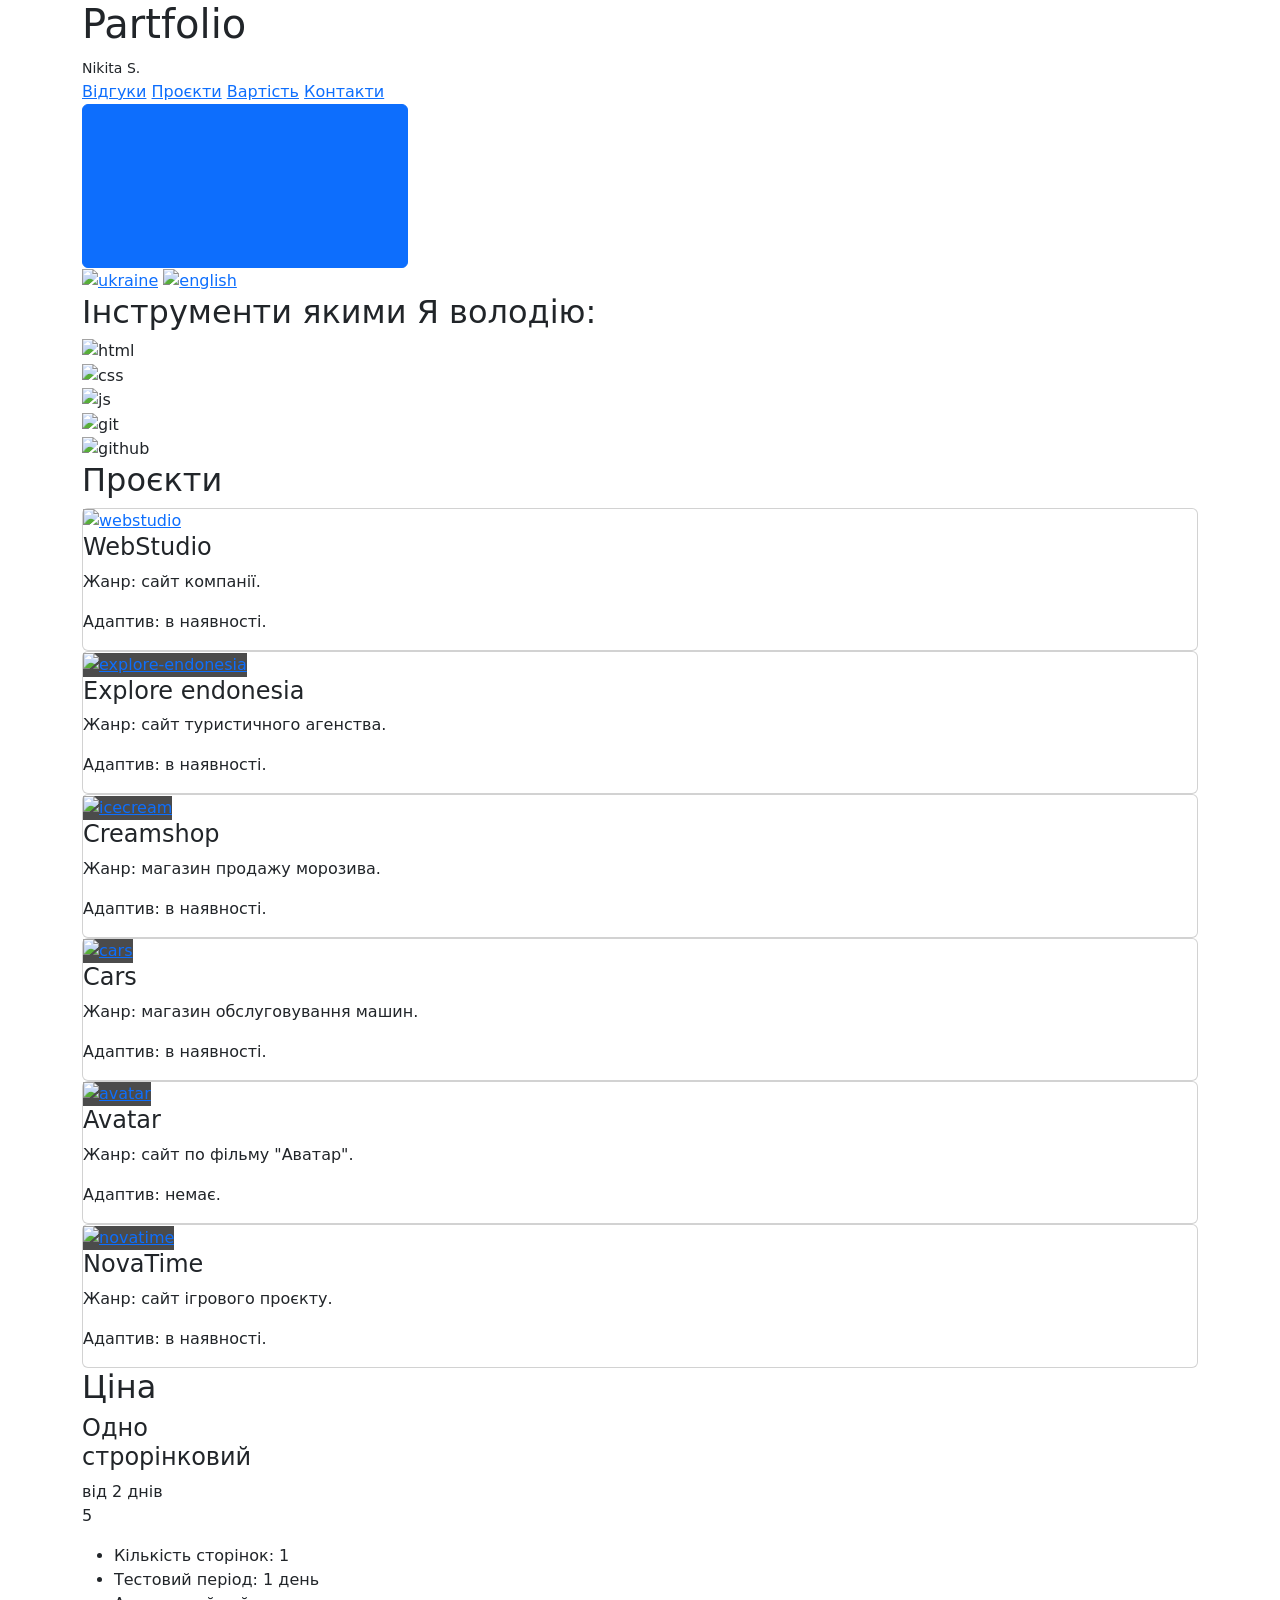
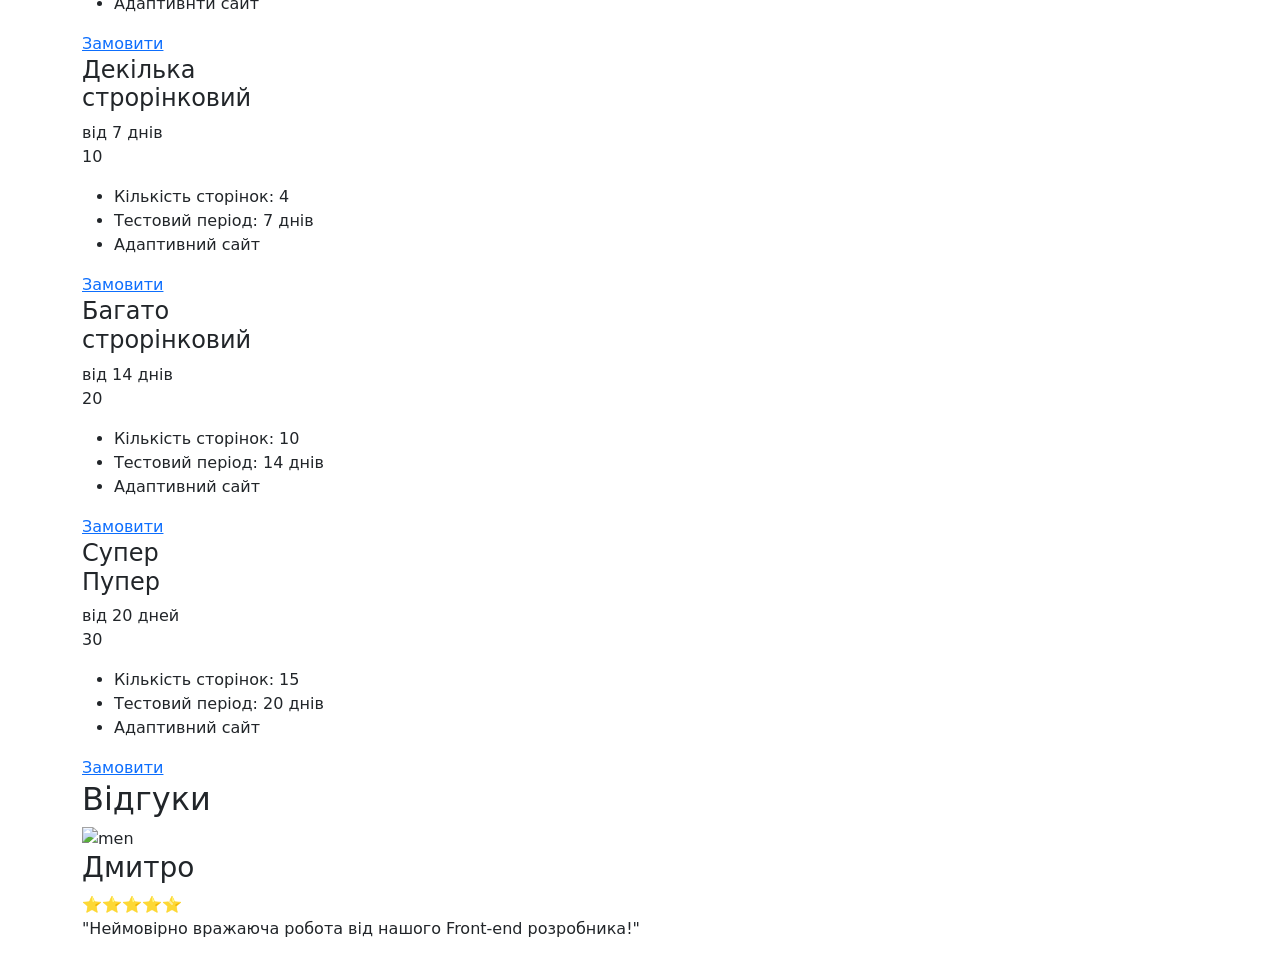
==== index.html @ eb212925 "Add files via upload" ====
<!DOCTYPE html>
<html lang="ua">
  <head>
    <meta charset="UTF-8" />
    <meta name="viewport" content="width=device-width, initial-scale=1.0" />
    <title>Nikita S.</title>
    <link rel="preconnect" href="https://fonts.googleapis.com" />
    <link rel="preconnect" href="https://fonts.gstatic.com" crossorigin />
    <link href="https://fonts.googleapis.com/css2?family=Poppins:wght@200&display=swap" rel="stylesheet"/>
    <link rel="preconnect" href="https://fonts.googleapis.com" />
    <link rel="preconnect" href="https://fonts.gstatic.com" crossorigin />
    <link href="https://fonts.googleapis.com/css2?family=Montserrat:wght@200&display=swap" rel="stylesheet" />
    <link rel="preconnect" href="https://fonts.googleapis.com" />
    <link rel="preconnect" href="https://fonts.gstatic.com" crossorigin />
    <link href="https://fonts.googleapis.com/css2?family=Nunito:wght@300&display=swap" rel="stylesheet" />
    <link rel="preconnect" href="https://fonts.googleapis.com">
    <link rel="preconnect" href="https://fonts.gstatic.com" crossorigin>
    <link href="https://fonts.googleapis.com/css2?family=Montserrat+Alternates:wght@200&display=swap" rel="stylesheet">
    <link rel="stylesheet" href="https://cdn.jsdelivr.net/npm/bootstrap@5.3.3/dist/css/bootstrap.min.css">
    <link rel="stylesheet" href="./icomoon/style.css">
    <link rel="stylesheet" href="./css/reset.css">
    <link rel="stylesheet" href="./css/styles.css" />
  </head>
  <body>
    <header>
      <div class="container header-content">
      <div class="name">
      <h1 class="name__title">Partfolio</h1>
      <small class="name__small">Nikita S.</small>
    </div>
      <nav class="nav-bar">
        <a href="#home" class="nav-bar__item">Відгуки</a>
        <a href="#projects" class="nav-bar__item">Проєкти</a>
        <a href="#menu-buy" class="nav-bar__item">Вартість</a>
        <a href="https://t.me/skylone_tt" target="_blank" class="nav-bar__item">Контакти</a>
      </nav>
      <button class="btn btn-primary" type="button" data-bs-toggle="offcanvas" data-bs-target="#offcanvasWithBothOptions" aria-controls="offcanvasWithBothOptions"><svg class="icon icon-menu"><use xlink:href="./icomoon/symbol-defs.svg#icon-menu"></use></svg></button>
      <div class="language-selector">
        <a href="./index.html" class="language-selector__item"><img src="img/ukr.png" alt="ukraine" width="40" /></a> 
        <a href="./english.html" class="language-selector__item"><img src="img/ang.png" alt="english" width="40" /></a>
    </div>
    </div>
    </header>
    <main>
      <section id="about-me">
        <div class="container about-content">
          <h2 class="about-content__title">Інструменти якими Я володію:</h2>
          <div class="about-content__skills">
            <div class="about-content__skills--item">
              <img src="img/html-logo.png" alt="html" class="about-content__skills--img">
            </div>
            <div class="about-content__skills--item">
              <img src="img/css-logo.png" alt="css" class="about-content__skills--img">
            </div>
            <div class="about-content__skills--item">
              <img src="img/js-icon.png" alt="js" class="about-content__skills--img">
            </div>
          
            <div class="about-content__skills--item">
              <img src="img/git-logo.png" alt="git" class="about-content__skills--img">
            </div>
            <div class="about-content__skills--item">
              <img src="img/github-logo.png" alt="github" class="about-content__skills--img" width="100">
            </div>
           
        </div>
      </section>
      <section id="projects">
        <div class="container projects-content">       
          <h2 class="projects-content__title-projects">Проєкти</h2>
          <div class="cards">
              <div class="card">
                <a href="https://nikitasapianyk.github.io/webstudio2.0/" target="_blank" class="card__link">
                <img src="img/webstudio.jpg" alt="webstudio" class="card__link--item">
              </a>
                <div class="card-content">
                  <h4 class="card-content__title">WebStudio</h4>
                  <p class="card-content__description">Жанр: сайт компанії.</p>
                  <p class="card-content__item">Адаптив: в наявності.</p>
                </div>
              </div>
              <div class="card">
                <a href="#" target="_blank" class="card__link">
                <img src="" alt="explore-endonesia" class="card__link--item"style="    background-color: #4b4b4b;">
              </a>
                <div class="card-content">
                  <h4 class="card-content__title">Explore endonesia</h4>
                  <p class="card-content__description">Жанр: сайт туристичного агенства.</p>
                  <p class="card-content__item">Адаптив: в наявності.</p>
                </div>
              </div>
              <div class="card">
                <a href="#" target="_blank" class="card__link">
                <img src="" alt="icecream" class="card__link--item"style="    background-color: #4b4b4b;">
              </a>
                <div class="card-content">
                  <h4 class="card-content__title">Creamshop</h4>
                  <p class="card-content__description">Жанр: магазин продажу морозива.</p>
                  <p class="card-content__item">Адаптив: в наявності.</p>
                </div>
              </div>
              <div class="card">
                <a href="#" target="_blank" class="card__link">
                <img src="" alt="cars" class="card__link--item"style="    background-color: #4b4b4b;">
              </a>
                <div class="card-content">
                  <h4 class="card-content__title">Cars</h4>
                  <p class="card-content__description">Жанр: магазин обслуговування машин.</p>
                  <p class="card-content__item">Адаптив: в наявності.</p>
                </div>
              </div>
              <div class="card">
                <a href="#" target="_blank" class="card__link">
                <img src="" alt="avatar" class="card__link--item" style="    background-color: #4b4b4b;">
              </a>
                <div class="card-content">
                  <h4 class="card-content__title">Avatar</h4>
                  <p class="card-content__description">Жанр: сайт по фільму "Аватар".</p>
                  <p class="card-content__item">Адаптив: немає.</p>
                </div>
              </div>
              <div class="card">
                <a href="#" target="_blank" class="card__link">
                <img src="" alt="novatime" class="card__link--item"style="    background-color: #4b4b4b;">
              </a>
                <div class="card-content">
                  <h4 class="card-content__title">NovaTime</h4>
                  <p class="card-content__description">Жанр: сайт ігрового проєкту.</p>
                  <p class="card-content__item">Адаптив: в наявності.</p>
                </div>
              </div>
            </div>
          </div>
      </section>
      <section id="menu-buy">
        <div class="container buyers-content">
          <h2 class="buyers-content__title">Ціна</h2>
          <div class="items">
          <div class="catalog">
            <h4 class="catalog__price" style="width: 185px;">Одно<br>строрінковий</h4>
            <span class="catalog__time">від 2  днів</span>
            <p class="catalog__item">5</p>
            <ul class="price-sheet">
              <li class="price-sheet__item">Кількість сторінок: 1</li>
              <li class="price-sheet__item">Тестовий період: 1 день</li>
              <li class="price-sheet__item">Адаптивнтй сайт</li>
            </ul>
            <a href="https://t.me/skylone_tt" class="catalog__buy" target="_blank">Замовити</a>
          </div>
          <div class="catalog">
            <h4 class="catalog__price"style="width: 185px;">Декілька <br> строрінковий</h4>
            <span class="catalog__time">від 7 днів</span>
            <p class="catalog__item">10</p>
            <ul class="price-sheet">
              <li class="price-sheet__item">Кількість сторінок: 4</li>
              <li class="price-sheet__item">Тестовий період: 7 днів</li>
              <li class="price-sheet__item">Адаптивний сайт</li>
            </ul>
            <a href="https://t.me/skylone_tt" class="catalog__buy" target="_blank">Замовити</a>
          </div>
          <div class="catalog">
            <h4 class="catalog__price"style="width: 185px;">Багато<br> строрінковий</h4>
            <span class="catalog__time">від 14 днів</span>
            <p class="catalog__item">20</p>
            <ul class="price-sheet">
              <li class="price-sheet__item">Кількість сторінок: 10</li>
              <li class="price-sheet__item">Тестовий період: 14 днів</li>
              <li class="price-sheet__item">Адаптивний сайт</li>
            </ul>
            <a href="https://t.me/skylone_tt" class="catalog__buy" target="_blank">Замовити</a>
          </div>
          <div class="catalog">
            <h4 class="catalog__price"style="width: 185px;">Супер<br>Пупер</h4>
            <span class="catalog__time">від 20 дней</span>
            <p class="catalog__item">30</p>
            <ul class="price-sheet">
              <li class="price-sheet__item">Кількість сторінок: 15</li>
              <li class="price-sheet__item">Тестовий період: 20 днів</li>
              <li class="price-sheet__item">Адаптивний сайт</li>
            </ul>
            <a href="https://t.me/skylone_tt" class="catalog__buy" target="_blank">Замовити</a>
          </div>
        </div>
        </div>
      </section>
      <section id="home">
        <div class="container our-partners">
          <h2 class="our-partners__title">Відгуки</h2>
            <div id="carouselExample" class="carousel slide">
              <div class="carousel-inner commentarys">
                <div class="carousel-item active">
                  <div class="commentary">
                    <img src="img/men-first.png" 
                    alt="men" 
                    height="200" class="commentary__img">
                    <h3 class="commentary__title">Дмитро</h3>
                    <span class="commentary__client">⭐⭐⭐⭐⭐</span>
                    <p class="commentary__item">"Неймовірно вражаюча робота
                      від нашого Front-end розробника!"</p>
                  </div>
                </div>
                <div class="carousel-item">
                  <div class="commentary">
                    <img src="img/men-second.png" 
                    alt="men 2" height="200" class="commentary__img">
                    <h3 class="commentary__title">Олександр</h3>
                    <span class="commentary__client">⭐⭐⭐⭐⭐</span>
                    <p class="commentary__item">"Надійний Front-end майстер!
                      Швидко, креативно, з урахуванням усіх побажань."</p>
                  </div>
                </div>
                <div class="carousel-item">
                  <div class="commentary">
                    <img src="img/women-three.png" 
                    alt="women" 
                    height="200" class="commentary__img">
                    <h3 class="commentary__title">Катерина</h3>
                    <span class="commentary__client">⭐⭐⭐⭐⭐</span>
                    <p class="commentary__item">"Стильні веб-сайти. Співпраця на найвищому рівні!"</p>
                  </div>
                </div>
              </div>
              <button class="carousel-control-prev" type="button" data-bs-target="#carouselExample" data-bs-slide="prev">
                <span class="carousel-control-prev-icon" aria-hidden="true"></span>
                <span class="visually-hidden">Previous</span>
              </button>
              <button class="carousel-control-next" type="button" data-bs-target="#carouselExample" data-bs-slide="next">
                <span class="carousel-control-next-icon" aria-hidden="true"></span>
                <span class="visually-hidden">Next</span>
              </button>
            </div>
        </div>
        </div>
      </section>
    </main>
    <footer id="contacts" style="display: none;">
      <div class="container footer-content">
        <h2>Контакти</h2>
        <p>Надішліть нам вашу пропозицію чи ідею і ми обов'язково вам відповімо.</p>
        <form class="form">
          <fieldset>
            <div class="inputs">
            <input type="text" name="name" placeholder="Имя" required>
            <input type="email" name="email" placeholder="E-mail" required>
          </div>
            <textarea name="information" cols="100" rows="5" placeholder="Дополнительная информация"></textarea>
            <button class="send" type="submit">Отправить</button>
          </fieldset>
        </form> 
      </div>
    </footer>
    <div class="offcanvas offcanvas-start" data-bs-scroll="true" tabindex="-1" id="offcanvasWithBothOptions" aria-labelledby="offcanvasWithBothOptionsLabel">
      <div class="offcanvas-header">
        <button type="button" class="btn-close" data-bs-dismiss="offcanvas" aria-label="Close"></button>
        <div class="name">
          <h1 class="name__title">Frotrest</h1>
          <small class="name__small">projects</small>
        </div>
        <nav class="nav-bar--burger">
          <a href="#home" class="nav-bar--burger__item">відгуки</a>
          <a href="#projects" class="nav-bar--burger__item">Проекти</a>
          <a href="#menu-buy" class="nav-bar--burger__item">Вартість</a>
          <a href="#contacts" class="nav-bar--burger__item">Контакти</a>
        </nav>
        <div class="language-selector--bar">
          <a href="./index.html" class="language-selector--bar__item"><img src="img/ukr.png" alt="ukraine" width="40" /></a>
          <a href="./english.html" class="language-selector--bar__item"><img src="img/ang.png" alt="english" width="40" /></a>
      </div>
      </div>
    </div>
    <script src="./main.js"></script>
    <script src="https://cdn.jsdelivr.net/npm/bootstrap@5.3.3/dist/js/bootstrap.bundle.min.js"></script>
  </body>
</html>
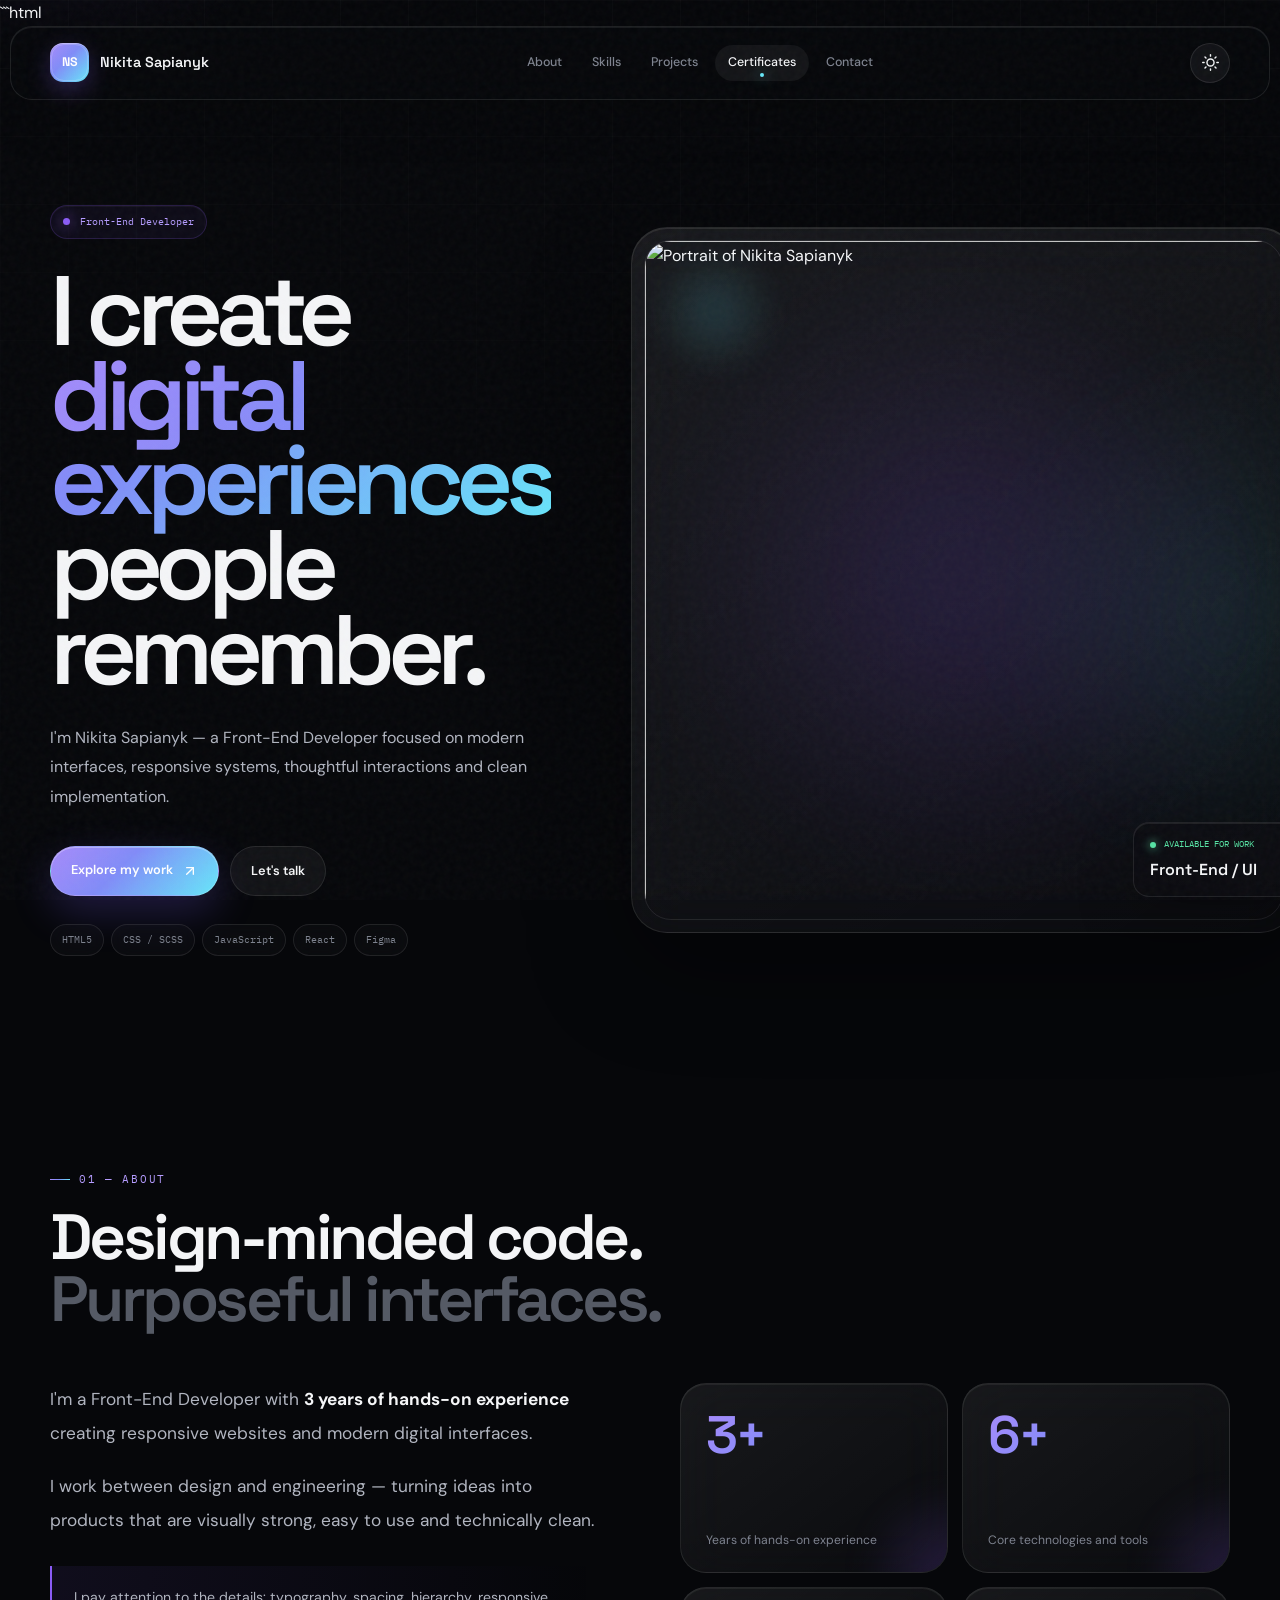
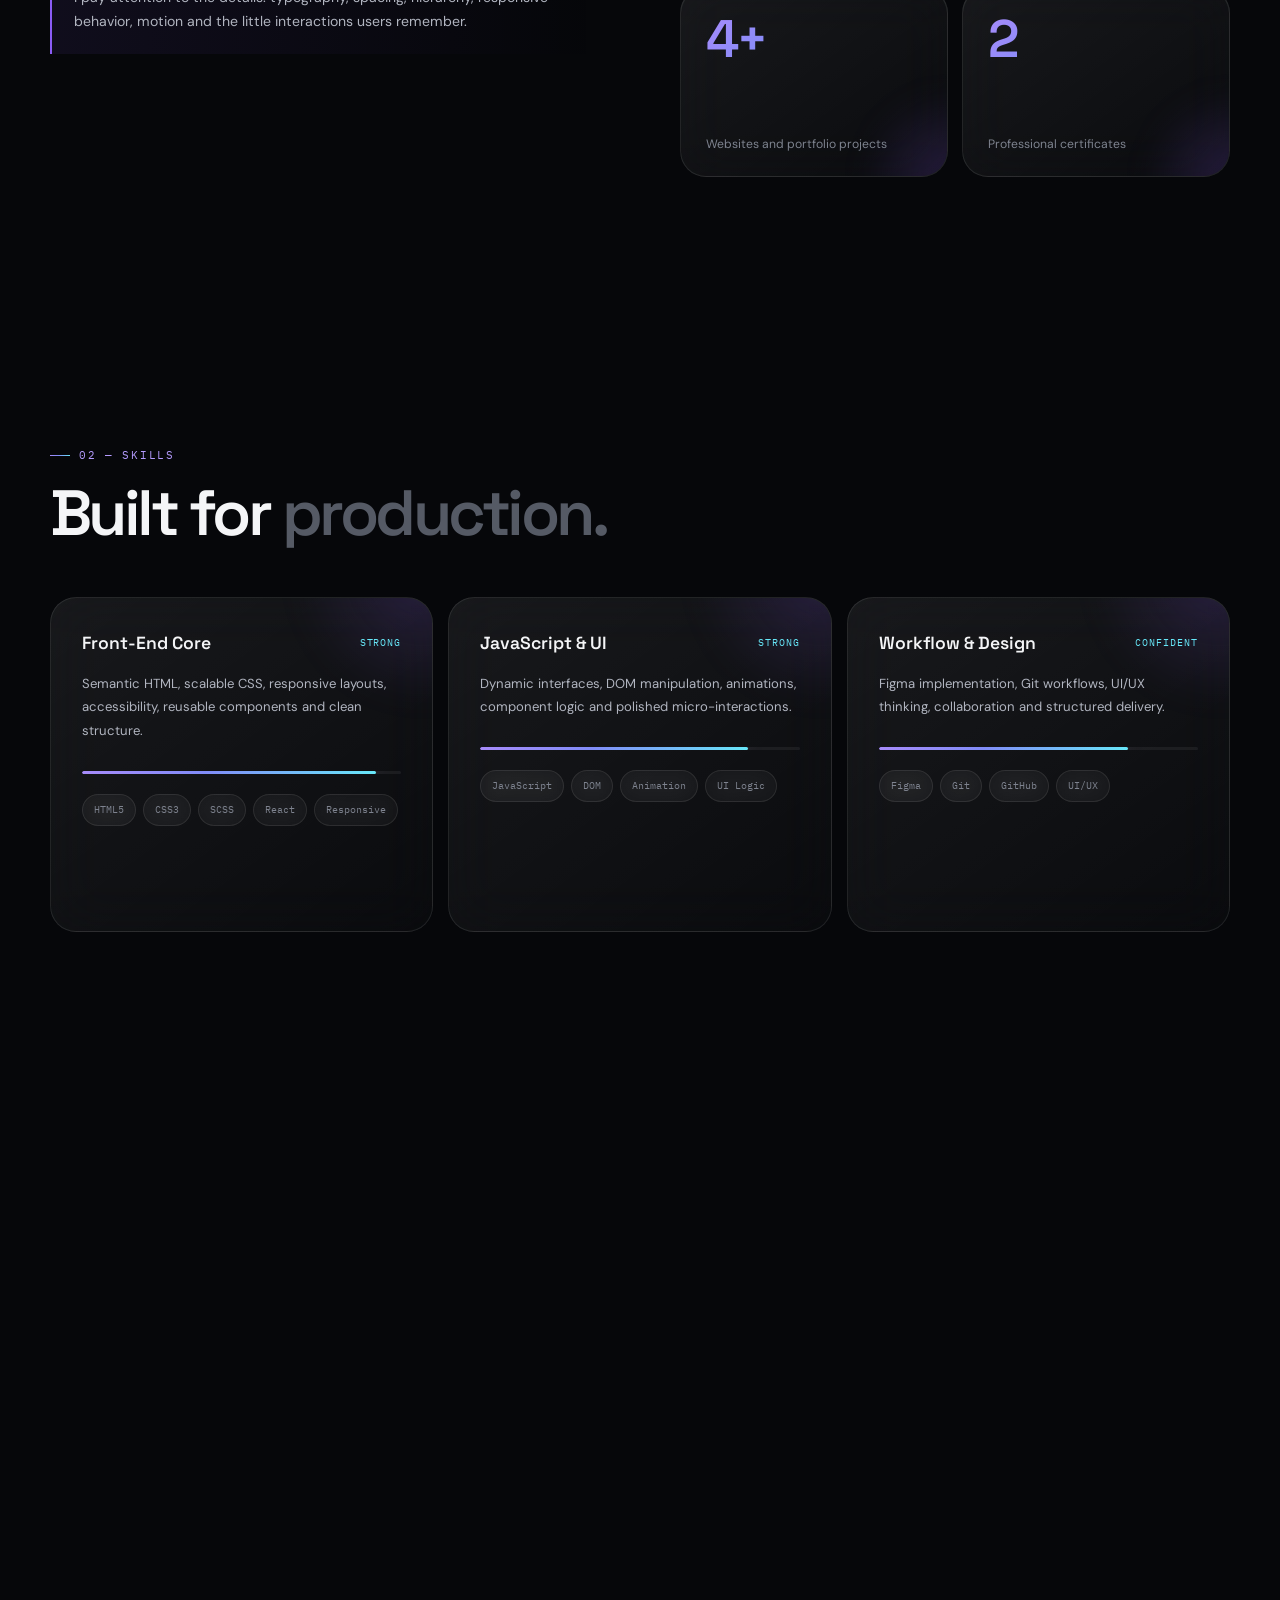
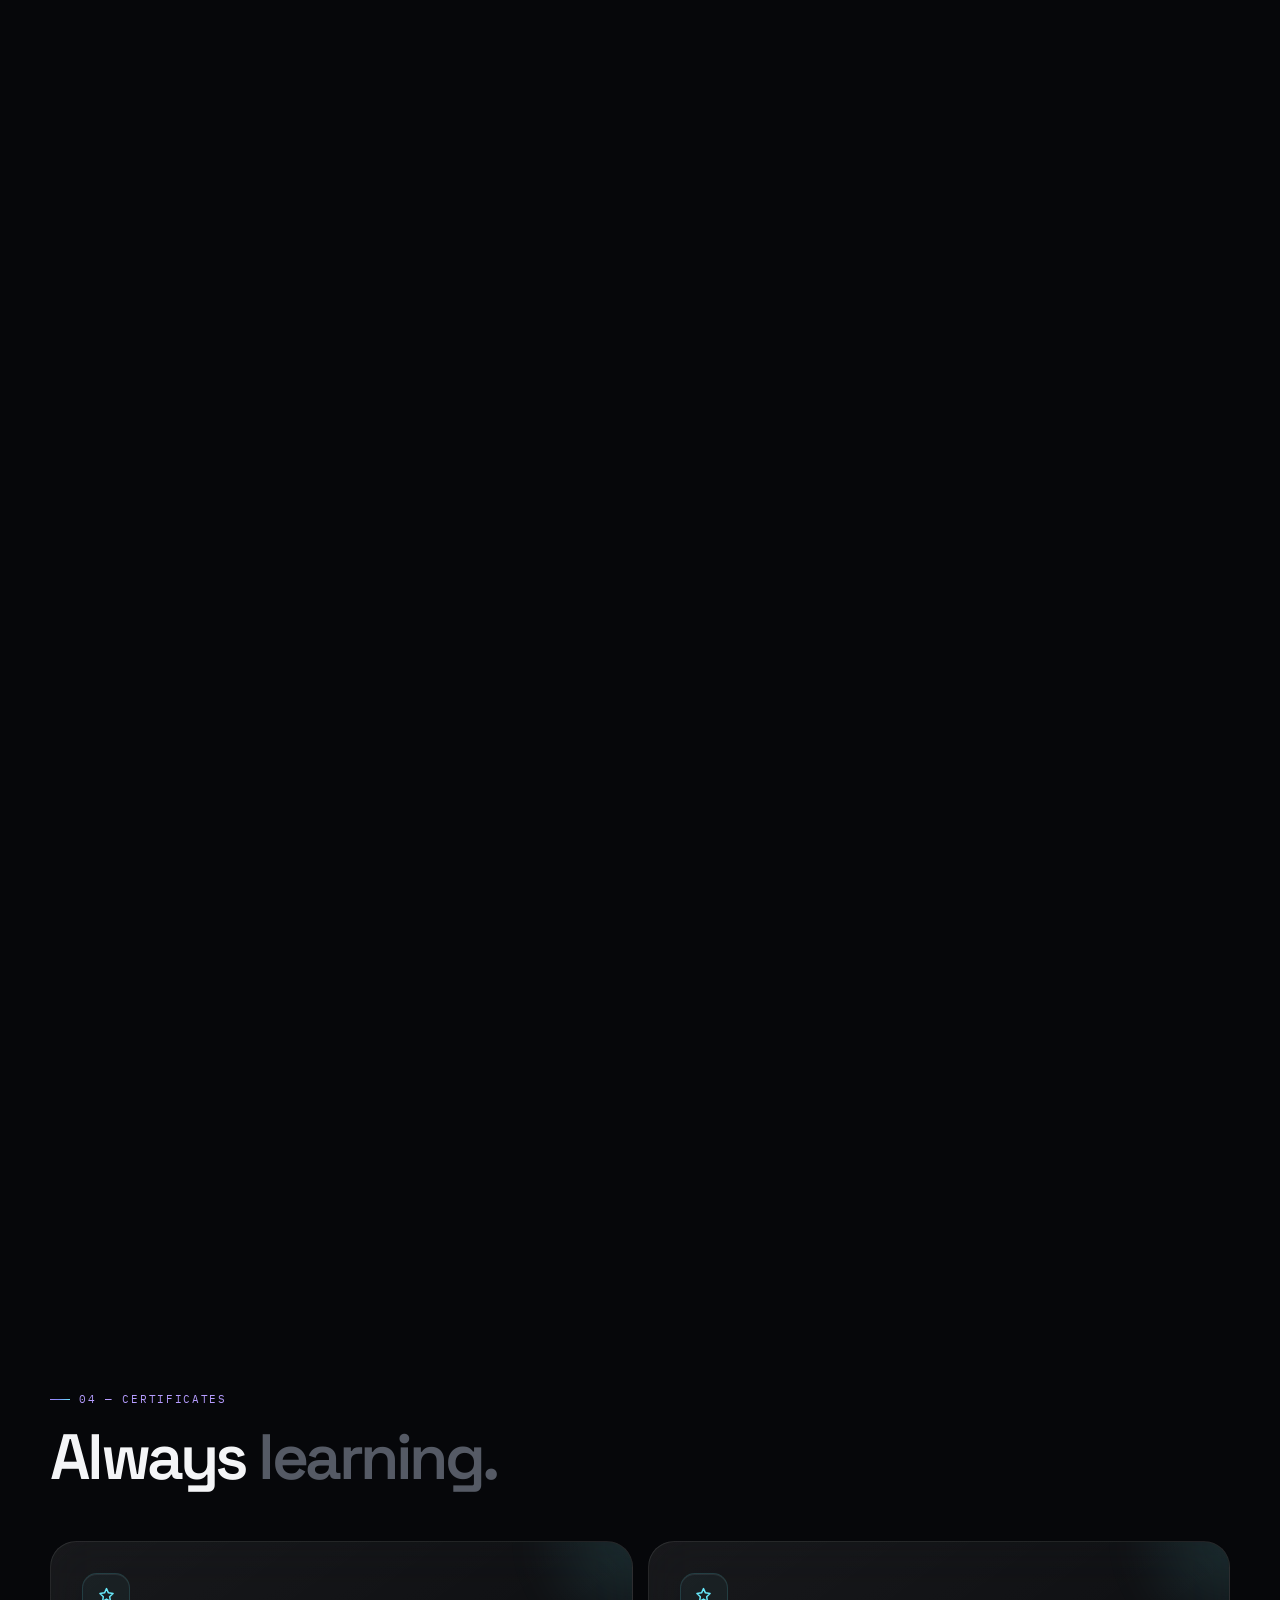
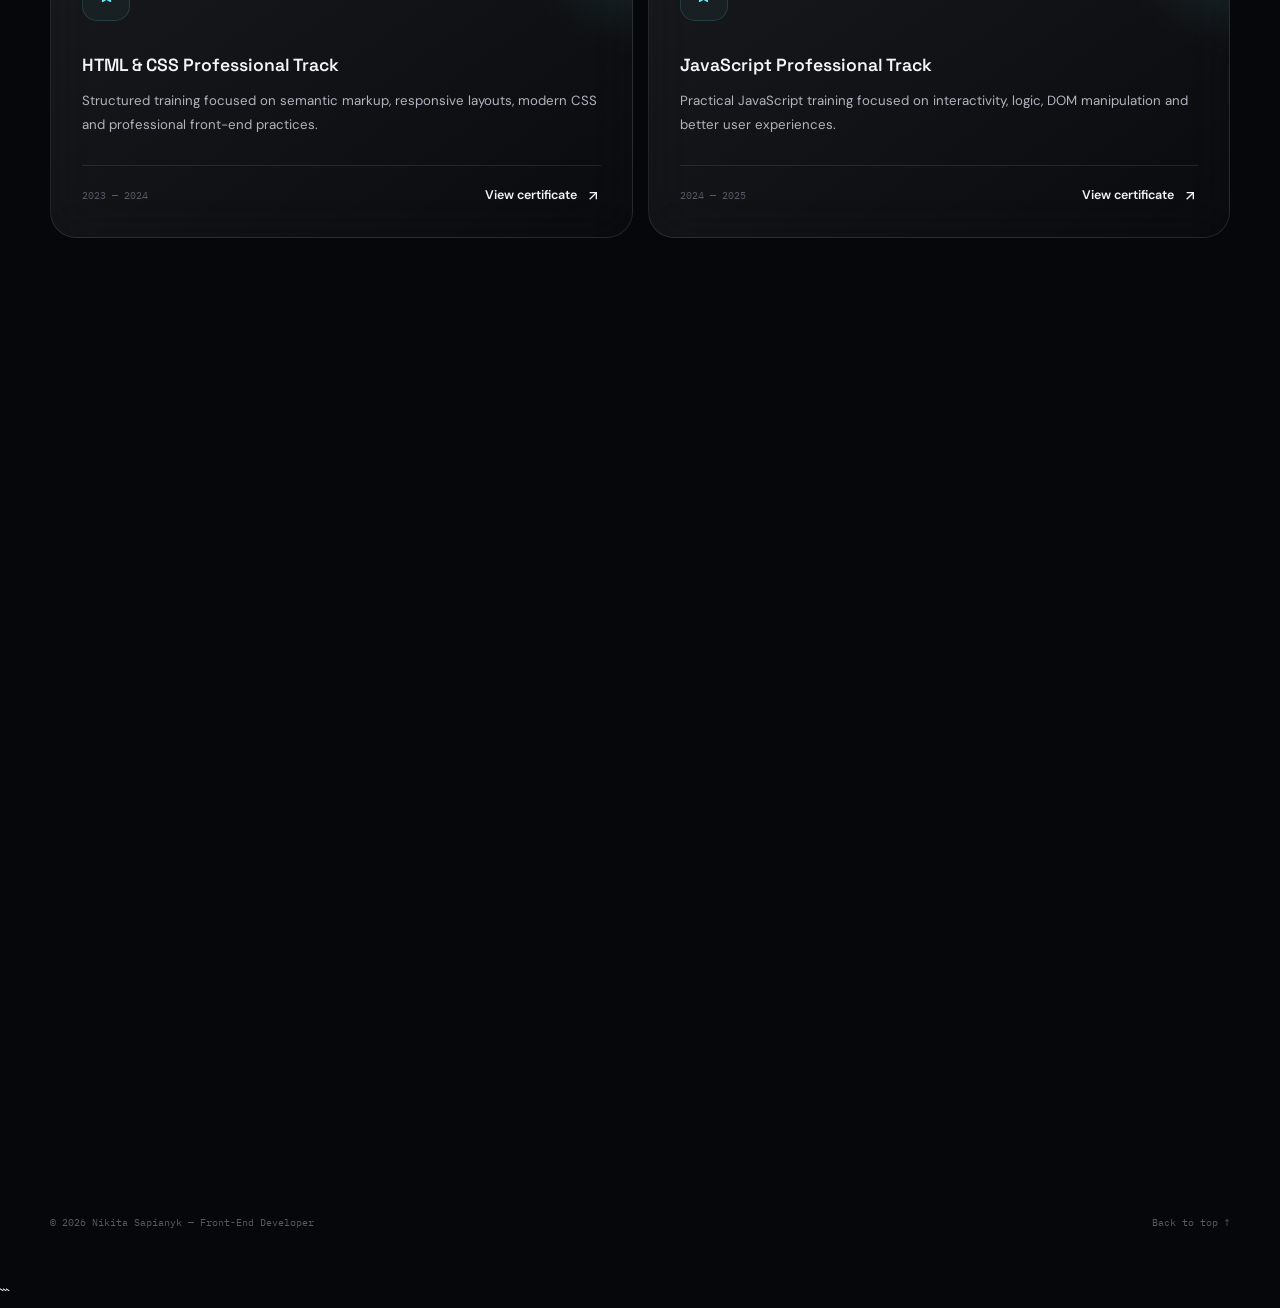
==== commit 449fa72f: "Update print statement from 'Hello' to 'Goodbye'" ====
--- a/index.html
+++ b/index.html
@@ -1,274 +1,4033 @@
+```html
 <!DOCTYPE html>
-<html lang="ua">
-  <head>
-    <meta charset="UTF-8" />
-    <meta name="viewport" content="width=device-width, initial-scale=1.0" />
-    <title>Nikita S.</title>
-    <link rel="preconnect" href="https://fonts.googleapis.com" />
-    <link rel="preconnect" href="https://fonts.gstatic.com" crossorigin />
-    <link href="https://fonts.googleapis.com/css2?family=Poppins:wght@200&display=swap" rel="stylesheet"/>
-    <link rel="preconnect" href="https://fonts.googleapis.com" />
-    <link rel="preconnect" href="https://fonts.gstatic.com" crossorigin />
-    <link href="https://fonts.googleapis.com/css2?family=Montserrat:wght@200&display=swap" rel="stylesheet" />
-    <link rel="preconnect" href="https://fonts.googleapis.com" />
-    <link rel="preconnect" href="https://fonts.gstatic.com" crossorigin />
-    <link href="https://fonts.googleapis.com/css2?family=Nunito:wght@300&display=swap" rel="stylesheet" />
-    <link rel="preconnect" href="https://fonts.googleapis.com">
-    <link rel="preconnect" href="https://fonts.gstatic.com" crossorigin>
-    <link href="https://fonts.googleapis.com/css2?family=Montserrat+Alternates:wght@200&display=swap" rel="stylesheet">
-    <link rel="stylesheet" href="https://cdn.jsdelivr.net/npm/bootstrap@5.3.3/dist/css/bootstrap.min.css">
-    <link rel="stylesheet" href="./icomoon/style.css">
-    <link rel="stylesheet" href="./css/reset.css">
-    <link rel="stylesheet" href="./css/styles.css" />
-  </head>
-  <body>
-    <header>
-      <div class="container header-content">
-      <div class="name">
-      <h1 class="name__title">Partfolio</h1>
-      <small class="name__small">Nikita S.</small>
+<html lang="en" data-theme="dark">
+<head>
+  <meta charset="UTF-8" />
+  <meta name="viewport" content="width=device-width, initial-scale=1.0" />
+
+  <meta
+    name="description"
+    content="Nikita Sapianyk — Front-End Developer creating modern, responsive and polished digital experiences."
+  />
+
+  <meta name="theme-color" content="#07080b" />
+
+  <title>Nikita Sapianyk — Front-End Developer</title>
+
+  <!-- Fonts -->
+  <link rel="preconnect" href="https://fonts.googleapis.com">
+  <link rel="preconnect" href="https://fonts.gstatic.com" crossorigin>
+
+  <link
+    href="https://fonts.googleapis.com/css2?family=DM+Sans:wght@400;500;600;700&family=Space+Grotesk:wght@400;500;600;700&family=IBM+Plex+Mono:wght@400;500&display=swap"
+    rel="stylesheet"
+  />
+
+  <style>
+    /* =========================================================
+       DESIGN TOKENS
+    ========================================================= */
+
+    :root {
+      --bg: #06070a;
+      --bg-soft: #0b0d12;
+
+      --glass: rgba(255, 255, 255, 0.052);
+      --glass-2: rgba(255, 255, 255, 0.075);
+      --glass-3: rgba(255, 255, 255, 0.10);
+
+      --border: rgba(255, 255, 255, 0.095);
+      --border-soft: rgba(255, 255, 255, 0.06);
+      --border-strong: rgba(255, 255, 255, 0.17);
+
+      --text: #f4f5f7;
+      --text-soft: #b1b5c0;
+      --text-muted: #7e838f;
+      --text-faint: #555a65;
+
+      --purple: #8b5cf6;
+      --purple-light: #b59cff;
+      --blue: #758cff;
+      --cyan: #67e8f9;
+      --green: #57e2a3;
+
+      --gradient:
+        linear-gradient(
+          135deg,
+          #a78bfa 0%,
+          #818cf8 42%,
+          #67e8f9 100%
+        );
+
+      --gradient-dark:
+        linear-gradient(
+          145deg,
+          rgba(255,255,255,.075),
+          rgba(255,255,255,.018)
+        );
+
+      --shadow:
+        0 35px 100px rgba(0,0,0,.38);
+
+      --shadow-small:
+        0 15px 50px rgba(0,0,0,.18);
+
+      --container: 1180px;
+      --header-height: 74px;
+
+      --radius-xl: 34px;
+      --radius-lg: 26px;
+      --radius-md: 20px;
+      --radius-sm: 14px;
+
+      --ease: cubic-bezier(.22, 1, .36, 1);
+    }
+
+    html[data-theme="light"] {
+      --bg: #eef0f5;
+      --bg-soft: #e7e9ef;
+
+      --glass: rgba(255,255,255,.48);
+      --glass-2: rgba(255,255,255,.63);
+      --glass-3: rgba(255,255,255,.78);
+
+      --border: rgba(15,18,25,.095);
+      --border-soft: rgba(15,18,25,.06);
+      --border-strong: rgba(15,18,25,.16);
+
+      --text: #111318;
+      --text-soft: #5d626c;
+      --text-muted: #7f848f;
+      --text-faint: #9da2ac;
+
+      --shadow:
+        0 30px 90px rgba(50,55,75,.13);
+
+      --shadow-small:
+        0 18px 50px rgba(50,55,75,.1);
+    }
+
+    /* =========================================================
+       RESET
+    ========================================================= */
+
+    *,
+    *::before,
+    *::after {
+      box-sizing: border-box;
+      margin: 0;
+      padding: 0;
+    }
+
+    html {
+      scroll-behavior: smooth;
+      scroll-padding-top: 110px;
+    }
+
+    body {
+      min-height: 100vh;
+      overflow-x: hidden;
+
+      font-family: "DM Sans", sans-serif;
+      color: var(--text);
+
+      background:
+        radial-gradient(
+          850px circle at 5% -5%,
+          rgba(139,92,246,.17),
+          transparent 42%
+        ),
+        radial-gradient(
+          700px circle at 98% 10%,
+          rgba(103,232,249,.085),
+          transparent 38%
+        ),
+        radial-gradient(
+          650px circle at 50% 105%,
+          rgba(117,140,255,.08),
+          transparent 40%
+        ),
+        var(--bg);
+
+      line-height: 1.6;
+      -webkit-font-smoothing: antialiased;
+
+      transition:
+        background .5s ease,
+        color .5s ease;
+    }
+
+    body::before {
+      content: "";
+
+      position: fixed;
+      inset: 0;
+
+      z-index: 9999;
+      pointer-events: none;
+
+      opacity: .035;
+
+      background-image:
+        url("data:image/svg+xml,%3Csvg viewBox='0 0 180 180' xmlns='http://www.w3.org/2000/svg'%3E%3Cfilter id='noise'%3E%3CfeTurbulence type='fractalNoise' baseFrequency='.85' numOctaves='4' stitchTiles='stitch'/%3E%3C/filter%3E%3Crect width='100%25' height='100%25' filter='url(%23noise)'/%3E%3C/svg%3E");
+    }
+
+    body::after {
+      content: "";
+
+      position: fixed;
+      inset: 0;
+
+      z-index: -1;
+      pointer-events: none;
+
+      background-image:
+        linear-gradient(
+          rgba(255,255,255,.018) 1px,
+          transparent 1px
+        ),
+        linear-gradient(
+          90deg,
+          rgba(255,255,255,.018) 1px,
+          transparent 1px
+        );
+
+      background-size: 68px 68px;
+
+      mask-image:
+        linear-gradient(
+          to bottom,
+          black,
+          transparent 85%
+        );
+    }
+
+    html[data-theme="light"] body::after {
+      background-image:
+        linear-gradient(
+          rgba(0,0,0,.018) 1px,
+          transparent 1px
+        ),
+        linear-gradient(
+          90deg,
+          rgba(0,0,0,.018) 1px,
+          transparent 1px
+        );
+    }
+
+    ::selection {
+      color: #050507;
+      background: var(--cyan);
+    }
+
+    a {
+      color: inherit;
+      text-decoration: none;
+    }
+
+    img {
+      display: block;
+      max-width: 100%;
+    }
+
+    button {
+      border: 0;
+      background: none;
+      color: inherit;
+      font: inherit;
+      cursor: pointer;
+    }
+
+    /* =========================================================
+       UTILITIES
+    ========================================================= */
+
+    .container {
+      width: min(calc(100% - 44px), var(--container));
+      margin-inline: auto;
+    }
+
+    .section {
+      padding: 135px 0;
+    }
+
+    .mono {
+      font-family: "IBM Plex Mono", monospace;
+    }
+
+    .gradient-text {
+      color: transparent;
+
+      background: var(--gradient);
+      background-clip: text;
+      -webkit-background-clip: text;
+      -webkit-text-fill-color: transparent;
+    }
+
+    .section-heading {
+      display: flex;
+      justify-content: space-between;
+      align-items: flex-end;
+
+      gap: 30px;
+      margin-bottom: 52px;
+    }
+
+    .section-label {
+      display: inline-flex;
+      align-items: center;
+      gap: 9px;
+
+      color: var(--purple-light);
+
+      font-family: "IBM Plex Mono", monospace;
+      font-size: .66rem;
+
+      letter-spacing: .16em;
+      text-transform: uppercase;
+    }
+
+    .section-label::before {
+      content: "";
+
+      width: 20px;
+      height: 1px;
+
+      background: var(--gradient);
+    }
+
+    .section-title {
+      max-width: 850px;
+
+      margin-top: 18px;
+
+      font-family: "Space Grotesk", sans-serif;
+
+      font-size: clamp(
+        2.4rem,
+        5vw,
+        4.2rem
+      );
+
+      line-height: .98;
+
+      font-weight: 600;
+
+      letter-spacing: -.055em;
+    }
+
+    .section-title span {
+      color: var(--text-faint);
+    }
+
+    /* =========================================================
+       HEADER
+    ========================================================= */
+
+    .site-header {
+      position: sticky;
+      top: 10px;
+      z-index: 1000;
+
+      height: var(--header-height);
+
+      margin: 0 10px;
+
+      border: 1px solid var(--border);
+      border-radius: 22px;
+
+      background:
+        rgba(7,8,11,.64);
+
+      backdrop-filter:
+        blur(28px)
+        saturate(150%);
+
+      -webkit-backdrop-filter:
+        blur(28px)
+        saturate(150%);
+
+      box-shadow:
+        var(--shadow-small),
+        inset 0 1px rgba(255,255,255,.07);
+    }
+
+    html[data-theme="light"] .site-header {
+      background: rgba(255,255,255,.55);
+    }
+
+    .site-nav {
+      height: 100%;
+
+      display: flex;
+      align-items: center;
+      justify-content: space-between;
+
+      gap: 20px;
+    }
+
+    .logo {
+      display: inline-flex;
+      align-items: center;
+      gap: 11px;
+
+      flex-shrink: 0;
+
+      font-family: "Space Grotesk", sans-serif;
+      font-size: .9rem;
+      font-weight: 600;
+    }
+
+    .logo__mark {
+      position: relative;
+
+      width: 39px;
+      height: 39px;
+
+      display: grid;
+      place-items: center;
+
+      border-radius: 13px;
+
+      color: white;
+
+      font-size: .78rem;
+      font-weight: 700;
+
+      background: var(--gradient);
+
+      box-shadow:
+        0 8px 25px rgba(139,92,246,.28),
+        inset 0 1px rgba(255,255,255,.4);
+
+      overflow: hidden;
+    }
+
+    .logo__mark::after {
+      content: "";
+
+      position: absolute;
+      inset: 1px;
+
+      border: 1px solid rgba(255,255,255,.18);
+      border-radius: inherit;
+    }
+
+    .nav-menu {
+      display: flex;
+      align-items: center;
+      gap: 4px;
+    }
+
+    .nav-menu a {
+      position: relative;
+
+      padding: 8px 13px;
+
+      border-radius: 999px;
+
+      color: var(--text-muted);
+
+      font-size: .78rem;
+      font-weight: 500;
+
+      transition:
+        color .3s ease,
+        background .3s ease;
+    }
+
+    .nav-menu a:hover,
+    .nav-menu a.is-active {
+      color: var(--text);
+      background: var(--glass);
+    }
+
+    .nav-menu a.is-active::after {
+      content: "";
+
+      position: absolute;
+
+      width: 4px;
+      height: 4px;
+
+      left: 50%;
+      bottom: 4px;
+
+      border-radius: 50%;
+
+      background: var(--cyan);
+
+      box-shadow:
+        0 0 14px var(--cyan);
+
+      transform: translateX(-50%);
+    }
+
+    .nav-tools {
+      display: flex;
+      gap: 7px;
+    }
+
+    .icon-btn {
+      display: grid;
+      place-items: center;
+
+      width: 40px;
+      height: 40px;
+
+      border: 1px solid var(--border);
+      border-radius: 50%;
+
+      background: var(--glass);
+
+      backdrop-filter: blur(18px);
+
+      transition:
+        transform .4s var(--ease),
+        background .3s ease,
+        border-color .3s ease;
+    }
+
+    .icon-btn:hover {
+      transform: translateY(-2px);
+
+      background: var(--glass-2);
+      border-color: var(--border-strong);
+    }
+
+    .icon-btn svg {
+      width: 17px;
+      height: 17px;
+    }
+
+    .menu-toggle {
+      display: none;
+    }
+
+    /* =========================================================
+       HERO
+    ========================================================= */
+
+    .hero {
+      padding: 105px 0 80px;
+    }
+
+    .hero__grid {
+      display: grid;
+
+      grid-template-columns:
+        1.08fr
+        .92fr;
+
+      align-items: center;
+
+      gap: 80px;
+    }
+
+    .hero__content {
+      position: relative;
+      z-index: 2;
+    }
+
+    .hero__eyebrow {
+      display: inline-flex;
+      align-items: center;
+      gap: 10px;
+
+      padding: 8px 12px;
+
+      border: 1px solid rgba(139,92,246,.2);
+      border-radius: 999px;
+
+      color: var(--purple-light);
+
+      font-family: "IBM Plex Mono", monospace;
+      font-size: .64rem;
+
+      background:
+        rgba(139,92,246,.055);
+
+      box-shadow:
+        inset 0 1px rgba(255,255,255,.04);
+    }
+
+    .hero__eyebrow::before {
+      content: "";
+
+      width: 7px;
+      height: 7px;
+
+      border-radius: 50%;
+
+      background: var(--purple);
+
+      box-shadow:
+        0 0 15px var(--purple);
+    }
+
+    .hero__title {
+      max-width: 840px;
+
+      margin-top: 30px;
+
+      font-family: "Space Grotesk", sans-serif;
+
+      font-size:
+        clamp(
+          3.6rem,
+          7.7vw,
+          7.5rem
+        );
+
+      line-height: .86;
+
+      font-weight: 600;
+
+      letter-spacing: -.075em;
+    }
+
+    .hero__title em {
+      font-style: normal;
+
+      color: transparent;
+
+      background: var(--gradient);
+      background-clip: text;
+      -webkit-background-clip: text;
+      -webkit-text-fill-color: transparent;
+    }
+
+    .hero__desc {
+      max-width: 610px;
+
+      margin-top: 30px;
+
+      color: var(--text-soft);
+
+      font-size: 1rem;
+      line-height: 1.85;
+    }
+
+    .hero__actions {
+      display: flex;
+      flex-wrap: wrap;
+
+      gap: 11px;
+
+      margin-top: 34px;
+    }
+
+    .btn {
+      display: inline-flex;
+      align-items: center;
+      justify-content: center;
+      gap: 9px;
+
+      min-height: 50px;
+
+      padding: 0 20px;
+
+      border-radius: 999px;
+
+      font-size: .8rem;
+      font-weight: 600;
+
+      transition:
+        transform .45s var(--ease),
+        box-shadow .4s ease,
+        border-color .3s ease,
+        background .3s ease;
+    }
+
+    .btn:hover {
+      transform: translateY(-3px);
+    }
+
+    .btn svg {
+      width: 16px;
+      height: 16px;
+    }
+
+    .btn--primary {
+      position: relative;
+
+      color: white;
+
+      border: 1px solid rgba(255,255,255,.17);
+
+      background: var(--gradient);
+
+      box-shadow:
+        0 15px 40px rgba(118,92,246,.24),
+        inset 0 1px rgba(255,255,255,.3);
+
+      overflow: hidden;
+    }
+
+    .btn--primary::after {
+      content: "";
+
+      position: absolute;
+      inset: 0;
+
+      background:
+        linear-gradient(
+          110deg,
+          transparent 25%,
+          rgba(255,255,255,.35),
+          transparent 75%
+        );
+
+      transform: translateX(-120%);
+
+      transition:
+        transform .75s var(--ease);
+    }
+
+    .btn--primary:hover::after {
+      transform: translateX(120%);
+    }
+
+    .btn--ghost {
+      border: 1px solid var(--border);
+
+      background:
+        var(--glass);
+
+      backdrop-filter:
+        blur(20px);
+    }
+
+    .btn--ghost:hover {
+      border-color: var(--border-strong);
+
+      background:
+        var(--glass-2);
+    }
+
+    .hero__tags {
+      display: flex;
+      flex-wrap: wrap;
+
+      gap: 7px;
+
+      margin-top: 28px;
+    }
+
+    .tag {
+      padding: 7px 11px;
+
+      border: 1px solid var(--border);
+      border-radius: 999px;
+
+      color: var(--text-muted);
+
+      font-family: "IBM Plex Mono", monospace;
+      font-size: .63rem;
+
+      background:
+        rgba(255,255,255,.023);
+
+      backdrop-filter:
+        blur(12px);
+
+      transition:
+        transform .3s ease,
+        color .3s ease,
+        border-color .3s ease;
+    }
+
+    .tag:hover {
+      color: var(--text);
+
+      border-color:
+        var(--border-strong);
+
+      transform: translateY(-2px);
+    }
+
+    /* =========================================================
+       HERO IMAGE
+    ========================================================= */
+
+    .hero__visual {
+      position: relative;
+
+      padding: 12px;
+
+      border: 1px solid var(--border);
+      border-radius: 36px;
+
+      background: var(--gradient-dark);
+
+      backdrop-filter:
+        blur(30px)
+        saturate(130%);
+
+      box-shadow:
+        var(--shadow),
+        inset 0 1px rgba(255,255,255,.09);
+
+      transform: rotate(1.8deg);
+
+      transition:
+        transform .7s var(--ease);
+    }
+
+    .hero__visual:hover {
+      transform:
+        rotate(0deg)
+        translateY(-8px);
+    }
+
+    .hero__visual::before {
+      content: "";
+
+      position: absolute;
+
+      inset: -18%;
+
+      z-index: -1;
+
+      background:
+        radial-gradient(
+          circle,
+          rgba(139,92,246,.28),
+          transparent 48%
+        );
+
+      filter: blur(50px);
+
+      opacity: .65;
+    }
+
+    .hero__visual::after {
+      content: "";
+
+      position: absolute;
+
+      top: 18px;
+      left: 18px;
+
+      width: 130px;
+      height: 130px;
+
+      border-radius: 50%;
+
+      background:
+        radial-gradient(
+          circle,
+          rgba(103,232,249,.17),
+          transparent 70%
+        );
+
+      filter: blur(14px);
+    }
+
+    .hero__photo {
+      width: 100%;
+
+      aspect-ratio: .94;
+
+      object-fit: cover;
+
+      border-radius: 27px;
+
+      border: 1px solid rgba(255,255,255,.09);
+
+      filter:
+        saturate(.86)
+        contrast(1.04);
+
+      transition:
+        transform .9s var(--ease),
+        filter .5s ease;
+    }
+
+    .hero__visual:hover .hero__photo {
+      transform: scale(1.025);
+
+      filter:
+        saturate(1)
+        contrast(1.05);
+    }
+
+    .photo-floating-card {
+      position: absolute;
+
+      right: -18px;
+      bottom: 35px;
+
+      z-index: 5;
+
+      min-width: 180px;
+
+      padding: 14px 16px;
+
+      border: 1px solid var(--border);
+      border-radius: 16px;
+
+      background:
+        rgba(10,11,15,.62);
+
+      backdrop-filter:
+        blur(24px);
+
+      box-shadow:
+        0 20px 55px rgba(0,0,0,.25),
+        inset 0 1px rgba(255,255,255,.08);
+
+      animation:
+        floating 4s ease-in-out infinite;
+    }
+
+    html[data-theme="light"] .photo-floating-card {
+      background:
+        rgba(255,255,255,.72);
+    }
+
+    .photo-floating-top {
+      display: flex;
+      align-items: center;
+      gap: 8px;
+
+      color: var(--green);
+
+      font-family: "IBM Plex Mono", monospace;
+      font-size: .57rem;
+
+      text-transform: uppercase;
+    }
+
+    .photo-floating-top::before {
+      content: "";
+
+      width: 6px;
+      height: 6px;
+
+      border-radius: 50%;
+
+      background: var(--green);
+
+      box-shadow:
+        0 0 10px var(--green);
+    }
+
+    .photo-floating-value {
+      margin-top: 5px;
+
+      font-family: "Space Grotesk", sans-serif;
+
+      font-size: 1rem;
+      font-weight: 600;
+    }
+
+    @keyframes floating {
+      0%, 100% {
+        transform: translateY(0);
+      }
+
+      50% {
+        transform: translateY(-9px);
+      }
+    }
+
+    /* =========================================================
+       ABOUT
+    ========================================================= */
+
+    .about-grid {
+      display: grid;
+
+      grid-template-columns:
+        1fr
+        1fr;
+
+      gap: 80px;
+
+      align-items: start;
+    }
+
+    .about-text {
+      color: var(--text-soft);
+
+      font-size: 1.08rem;
+      line-height: 1.95;
+    }
+
+    .about-text strong {
+      color: var(--text);
+    }
+
+    .about-note {
+      margin-top: 28px;
+
+      padding: 20px 22px;
+
+      border-left:
+        2px solid var(--purple);
+
+      color: var(--text-soft);
+
+      font-size: .88rem;
+
+      line-height: 1.7;
+
+      background:
+        linear-gradient(
+          90deg,
+          rgba(139,92,246,.08),
+          transparent
+        );
+    }
+
+    .stats-grid {
+      display: grid;
+
+      grid-template-columns:
+        repeat(2, 1fr);
+
+      gap: 14px;
+    }
+
+    .stat-card {
+      position: relative;
+
+      min-height: 190px;
+
+      padding: 25px;
+
+      border-radius: var(--radius-lg);
+
+      border: 1px solid var(--border);
+
+      background: var(--gradient-dark);
+
+      backdrop-filter:
+        blur(26px);
+
+      overflow: hidden;
+
+      box-shadow:
+        inset 0 1px rgba(255,255,255,.06);
+
+      transition:
+        transform .5s var(--ease),
+        border-color .35s ease,
+        background .35s ease;
+    }
+
+    .stat-card::before {
+      content: "";
+
+      position: absolute;
+
+      width: 180px;
+      height: 180px;
+
+      right: -90px;
+      bottom: -90px;
+
+      border-radius: 50%;
+
+      background:
+        radial-gradient(
+          circle,
+          rgba(139,92,246,.2),
+          transparent 68%
+        );
+
+      filter: blur(15px);
+    }
+
+    .stat-card:hover {
+      transform: translateY(-7px);
+
+      border-color:
+        rgba(139,92,246,.27);
+
+      background:
+        linear-gradient(
+          145deg,
+          rgba(255,255,255,.09),
+          rgba(255,255,255,.025)
+        );
+    }
+
+    .stat-card__num {
+      position: relative;
+      z-index: 2;
+
+      font-family: "Space Grotesk", sans-serif;
+
+      font-size: 3.3rem;
+
+      line-height: 1;
+
+      font-weight: 600;
+
+      letter-spacing: -.065em;
+
+      background: var(--gradient);
+
+      color: transparent;
+
+      background-clip: text;
+      -webkit-background-clip: text;
+
+      -webkit-text-fill-color: transparent;
+    }
+
+    .stat-card__label {
+      position: absolute;
+
+      left: 25px;
+      right: 25px;
+      bottom: 23px;
+
+      color: var(--text-muted);
+
+      font-size: .76rem;
+
+      line-height: 1.5;
+    }
+
+    /* =========================================================
+       SKILLS
+    ========================================================= */
+
+    .skills-grid {
+      display: grid;
+
+      grid-template-columns:
+        repeat(3, 1fr);
+
+      gap: 15px;
+    }
+
+    .skill-item {
+      position: relative;
+
+      min-height: 335px;
+
+      padding: 31px;
+
+      border-radius: var(--radius-lg);
+
+      border: 1px solid var(--border);
+
+      background: var(--gradient-dark);
+
+      backdrop-filter:
+        blur(28px);
+
+      overflow: hidden;
+
+      transition:
+        transform .55s var(--ease),
+        border-color .35s ease,
+        background .35s ease;
+    }
+
+    .skill-item::before {
+      content: "";
+
+      position: absolute;
+
+      width: 260px;
+      height: 260px;
+
+      top: -150px;
+      right: -120px;
+
+      border-radius: 50%;
+
+      background:
+        radial-gradient(
+          circle,
+          rgba(139,92,246,.18),
+          transparent 70%
+        );
+
+      filter: blur(15px);
+    }
+
+    .skill-item:hover {
+      transform: translateY(-8px);
+
+      border-color:
+        rgba(139,92,246,.3);
+
+      background:
+        linear-gradient(
+          145deg,
+          rgba(255,255,255,.09),
+          rgba(255,255,255,.022)
+        );
+    }
+
+    .skill-item__head {
+      position: relative;
+      z-index: 2;
+
+      display: flex;
+      justify-content: space-between;
+      align-items: center;
+
+      gap: 15px;
+    }
+
+    .skill-item__head h3 {
+      font-family: "Space Grotesk", sans-serif;
+
+      font-size: 1.1rem;
+      font-weight: 600;
+    }
+
+    .skill-item__level {
+      color: var(--cyan);
+
+      font-family: "IBM Plex Mono", monospace;
+
+      font-size: .6rem;
+
+      letter-spacing: .1em;
+
+      text-transform: uppercase;
+    }
+
+    .skill-item__desc {
+      position: relative;
+      z-index: 2;
+
+      margin-top: 15px;
+
+      color: var(--text-soft);
+
+      font-size: .82rem;
+
+      line-height: 1.8;
+    }
+
+    .skill-item__bar {
+      position: relative;
+      z-index: 2;
+
+      height: 3px;
+
+      margin-top: 28px;
+
+      border-radius: 999px;
+
+      background:
+        rgba(255,255,255,.06);
+
+      overflow: hidden;
+    }
+
+    .skill-item__bar span {
+      display: block;
+
+      width: var(--pct);
+      height: 100%;
+
+      border-radius: inherit;
+
+      background: var(--gradient);
+
+      box-shadow:
+        0 0 18px rgba(139,92,246,.4);
+
+      transform-origin: left;
+
+      animation:
+        skillGrow 1.3s var(--ease) both;
+    }
+
+    @keyframes skillGrow {
+      from {
+        transform: scaleX(0);
+      }
+
+      to {
+        transform: scaleX(1);
+      }
+    }
+
+    .skill-item__tags {
+      position: relative;
+      z-index: 2;
+
+      display: flex;
+      flex-wrap: wrap;
+
+      gap: 7px;
+
+      margin-top: 20px;
+    }
+
+    /* =========================================================
+       PROJECTS
+    ========================================================= */
+
+    .projects-grid {
+      display: grid;
+
+      grid-template-columns:
+        repeat(2, 1fr);
+
+      gap: 15px;
+    }
+
+    .project {
+      position: relative;
+
+      display: flex;
+      flex-direction: column;
+
+      min-height: 420px;
+
+      padding: 30px;
+
+      border-radius: var(--radius-xl);
+
+      border: 1px solid var(--border);
+
+      background: var(--gradient-dark);
+
+      backdrop-filter:
+        blur(30px);
+
+      overflow: hidden;
+
+      box-shadow:
+        inset 0 1px rgba(255,255,255,.06);
+
+      transition:
+        transform .55s var(--ease),
+        border-color .4s ease,
+        box-shadow .5s ease;
+    }
+
+    .project::before {
+      content: "";
+
+      position: absolute;
+
+      width: 340px;
+      height: 340px;
+
+      top: -170px;
+      right: -170px;
+
+      border-radius: 50%;
+
+      background:
+        radial-gradient(
+          circle,
+          rgba(139,92,246,.19),
+          transparent 68%
+        );
+
+      filter: blur(20px);
+
+      opacity: 0;
+
+      transition:
+        opacity .5s ease;
+    }
+
+    .project:hover {
+      transform: translateY(-8px);
+
+      border-color:
+        rgba(139,92,246,.3);
+
+      box-shadow:
+        var(--shadow),
+        inset 0 1px rgba(255,255,255,.08);
+    }
+
+    .project:hover::before {
+      opacity: 1;
+    }
+
+    .project--featured {
+      grid-column: 1 / -1;
+
+      min-height: 500px;
+
+      display: grid;
+
+      grid-template-columns:
+        1fr
+        .56fr;
+
+      gap: 45px;
+
+      background:
+        radial-gradient(
+          circle at 87% 10%,
+          rgba(103,232,249,.10),
+          transparent 27%
+        ),
+        radial-gradient(
+          circle at 12% 90%,
+          rgba(139,92,246,.13),
+          transparent 34%
+        ),
+        var(--gradient-dark);
+    }
+
+    .project__content {
+      position: relative;
+      z-index: 2;
+
+      display: flex;
+      flex-direction: column;
+    }
+
+    .project__top {
+      display: flex;
+
+      justify-content: space-between;
+      align-items: center;
+
+      gap: 15px;
+    }
+
+    .project__num {
+      color: var(--text-faint);
+
+      font-family: "IBM Plex Mono", monospace;
+
+      font-size: .62rem;
+
+      letter-spacing: .12em;
+    }
+
+    .project__type {
+      padding: 7px 10px;
+
+      border: 1px solid rgba(139,92,246,.2);
+
+      border-radius: 999px;
+
+      color: var(--purple-light);
+
+      font-family: "IBM Plex Mono", monospace;
+
+      font-size: .58rem;
+
+      letter-spacing: .09em;
+
+      background:
+        rgba(139,92,246,.055);
+    }
+
+    .project__title {
+      margin-top: 70px;
+
+      font-family: "Space Grotesk", sans-serif;
+
+      font-size:
+        clamp(
+          2.1rem,
+          4.2vw,
+          4.5rem
+        );
+
+      line-height: .95;
+
+      letter-spacing: -.06em;
+
+      font-weight: 600;
+    }
+
+    .project:not(.project--featured)
+    .project__title {
+      margin-top: 62px;
+
+      font-size:
+        clamp(
+          2rem,
+          3vw,
+          2.7rem
+        );
+    }
+
+    .project__desc {
+      max-width: 590px;
+
+      margin-top: 18px;
+
+      color: var(--text-soft);
+
+      font-size: .84rem;
+
+      line-height: 1.8;
+    }
+
+    .project__tags {
+      display: flex;
+      flex-wrap: wrap;
+
+      gap: 7px;
+
+      margin-top: 21px;
+    }
+
+    .project__tag {
+      padding: 6px 9px;
+
+      border: 1px solid var(--border);
+
+      border-radius: 8px;
+
+      color: var(--text-muted);
+
+      font-family: "IBM Plex Mono", monospace;
+
+      font-size: .59rem;
+
+      background:
+        rgba(255,255,255,.022);
+    }
+
+    .project__footer {
+      display: flex;
+
+      align-items: center;
+      justify-content: space-between;
+
+      gap: 15px;
+
+      margin-top: auto;
+      padding-top: 30px;
+    }
+
+    .project__link {
+      display: inline-flex;
+
+      align-items: center;
+
+      gap: 8px;
+
+      color: var(--text);
+
+      font-size: .78rem;
+
+      font-weight: 600;
+
+      transition:
+        gap .35s var(--ease),
+        color .3s ease;
+    }
+
+    .project__link:hover {
+      gap: 13px;
+      color: var(--cyan);
+    }
+
+    .project__link svg {
+      width: 16px;
+      height: 16px;
+    }
+
+    /* Featured visual */
+
+    .project__visual {
+      display: grid;
+      place-items: center;
+
+      position: relative;
+    }
+
+    .orbit {
+      position: relative;
+
+      width: min(310px, 90%);
+
+      aspect-ratio: 1;
+
+      border:
+        1px solid rgba(255,255,255,.08);
+
+      border-radius: 50%;
+
+      background:
+        radial-gradient(
+          circle,
+          rgba(139,92,246,.12),
+          transparent 55%
+        );
+    }
+
+    .orbit::before,
+    .orbit::after {
+      content: "";
+
+      position: absolute;
+
+      border:
+        1px solid rgba(255,255,255,.055);
+
+      border-radius: 50%;
+    }
+
+    .orbit::before {
+      inset: 14%;
+    }
+
+    .orbit::after {
+      inset: 28%;
+    }
+
+    .orbit-center {
+      position: absolute;
+
+      top: 50%;
+      left: 50%;
+
+      width: 92px;
+      height: 92px;
+
+      display: grid;
+      place-items: center;
+
+      border:
+        1px solid rgba(255,255,255,.11);
+
+      border-radius: 50%;
+
+      color: var(--text);
+
+      font-family: "IBM Plex Mono", monospace;
+
+      font-size: .59rem;
+
+      text-align: center;
+
+      background:
+        rgba(255,255,255,.045);
+
+      backdrop-filter: blur(20px);
+
+      transform:
+        translate(-50%, -50%);
+    }
+
+    .orbit-dot {
+      position: absolute;
+
+      top: 50%;
+      left: 50%;
+
+      width: 11px;
+      height: 11px;
+
+      border-radius: 50%;
+
+      background: var(--gradient);
+
+      box-shadow:
+        0 0 28px rgba(139,92,246,.8),
+        0 0 70px rgba(103,232,249,.25);
+
+      animation:
+        orbitSpin 7s linear infinite;
+    }
+
+    @keyframes orbitSpin {
+      from {
+        transform:
+          rotate(0deg)
+          translateX(145px)
+          rotate(0deg);
+      }
+
+      to {
+        transform:
+          rotate(360deg)
+          translateX(145px)
+          rotate(-360deg);
+      }
+    }
+
+    /* =========================================================
+       CERTIFICATES
+    ========================================================= */
+
+    .certs-grid {
+      display: grid;
+
+      grid-template-columns:
+        repeat(2, 1fr);
+
+      gap: 15px;
+    }
+
+    .cert {
+      position: relative;
+
+      padding: 31px;
+
+      border-radius: var(--radius-lg);
+
+      border: 1px solid var(--border);
+
+      background: var(--gradient-dark);
+
+      backdrop-filter:
+        blur(26px);
+
+      overflow: hidden;
+
+      transition:
+        transform .5s var(--ease),
+        border-color .35s ease;
+    }
+
+    .cert::before {
+      content: "";
+
+      position: absolute;
+
+      width: 220px;
+      height: 220px;
+
+      right: -110px;
+      top: -110px;
+
+      border-radius: 50%;
+
+      background:
+        radial-gradient(
+          circle,
+          rgba(103,232,249,.13),
+          transparent 70%
+        );
+
+      filter: blur(15px);
+    }
+
+    .cert:hover {
+      transform: translateY(-7px);
+
+      border-color:
+        rgba(103,232,249,.27);
+    }
+
+    .cert__icon {
+      position: relative;
+      z-index: 2;
+
+      display: grid;
+      place-items: center;
+
+      width: 48px;
+      height: 48px;
+
+      border:
+        1px solid rgba(103,232,249,.15);
+
+      border-radius: 15px;
+
+      color: var(--cyan);
+
+      background:
+        rgba(103,232,249,.045);
+
+      box-shadow:
+        inset 0 1px rgba(255,255,255,.07);
+    }
+
+    .cert__icon svg {
+      width: 21px;
+      height: 21px;
+    }
+
+    .cert__title {
+      position: relative;
+      z-index: 2;
+
+      margin-top: 30px;
+
+      font-family: "Space Grotesk", sans-serif;
+
+      font-size: 1.1rem;
+
+      font-weight: 600;
+    }
+
+    .cert__desc {
+      position: relative;
+      z-index: 2;
+
+      margin-top: 10px;
+
+      color: var(--text-soft);
+
+      font-size: .83rem;
+
+      line-height: 1.8;
+    }
+
+    .cert__footer {
+      position: relative;
+      z-index: 2;
+
+      display: flex;
+
+      align-items: center;
+      justify-content: space-between;
+
+      gap: 20px;
+
+      margin-top: 28px;
+      padding-top: 20px;
+
+      border-top:
+        1px solid var(--border);
+    }
+
+    .cert__date {
+      color: var(--text-faint);
+
+      font-family: "IBM Plex Mono", monospace;
+
+      font-size: .63rem;
+    }
+
+    /* =========================================================
+       CONTACT
+    ========================================================= */
+
+    .contact-wrap {
+      position: relative;
+
+      border:
+        1px solid var(--border);
+
+      border-radius:
+        38px;
+
+      overflow: hidden;
+
+      background:
+        radial-gradient(
+          circle at 16% 100%,
+          rgba(139,92,246,.15),
+          transparent 35%
+        ),
+        radial-gradient(
+          circle at 90% 5%,
+          rgba(103,232,249,.1),
+          transparent 31%
+        ),
+        var(--gradient-dark);
+
+      backdrop-filter:
+        blur(32px)
+        saturate(140%);
+
+      box-shadow:
+        var(--shadow),
+        inset 0 1px rgba(255,255,255,.08);
+    }
+
+    .contact-wrap::before {
+      content: "";
+
+      position: absolute;
+      inset: 0;
+
+      pointer-events: none;
+
+      background:
+        linear-gradient(
+          120deg,
+          rgba(255,255,255,.075),
+          transparent 28%
+        );
+    }
+
+    .contact-inner {
+      display: grid;
+
+      grid-template-columns:
+        1.16fr
+        .84fr;
+    }
+
+    .contact-main {
+      padding:
+        clamp(36px, 6vw, 72px);
+    }
+
+    .contact-main .section-title {
+      max-width: 740px;
+    }
+
+    .contact-main p {
+      max-width: 600px;
+
+      margin-top: 22px;
+
+      color: var(--text-soft);
+
+      font-size: .96rem;
+
+      line-height: 1.85;
+    }
+
+    .contact-actions {
+      display: flex;
+      flex-wrap: wrap;
+
+      gap: 11px;
+
+      margin-top: 32px;
+    }
+
+    .contact-sidebar {
+      display: grid;
+      align-content: center;
+
+      gap: 27px;
+
+      padding: 48px;
+
+      border-left:
+        1px solid var(--border);
+
+      background:
+        rgba(255,255,255,.017);
+
+      backdrop-filter:
+        blur(22px);
+    }
+
+    .contact-item__label {
+      color: var(--text-faint);
+
+      font-family: "IBM Plex Mono", monospace;
+
+      font-size: .61rem;
+
+      letter-spacing: .12em;
+
+      text-transform: uppercase;
+    }
+
+    .contact-item__value {
+      display: inline-block;
+
+      margin-top: 6px;
+
+      font-size: .88rem;
+      font-weight: 500;
+
+      transition:
+        color .3s ease;
+    }
+
+    .contact-item__value:hover {
+      color: var(--cyan);
+    }
+
+    .social-row {
+      display: flex;
+      flex-wrap: wrap;
+
+      gap: 7px;
+
+      margin-top: 11px;
+    }
+
+    .social-link {
+      display: inline-flex;
+
+      align-items: center;
+
+      gap: 8px;
+
+      padding: 9px 12px;
+
+      border:
+        1px solid var(--border);
+
+      border-radius: 999px;
+
+      color: var(--text-muted);
+
+      font-size: .67rem;
+
+      background:
+        rgba(255,255,255,.023);
+
+      transition:
+        color .3s ease,
+        border-color .3s ease,
+        transform .35s var(--ease);
+    }
+
+    .social-link:hover {
+      color: var(--text);
+
+      border-color:
+        var(--border-strong);
+
+      transform:
+        translateY(-2px);
+    }
+
+    .social-link svg {
+      width: 14px;
+      height: 14px;
+    }
+
+    /* =========================================================
+       FOOTER
+    ========================================================= */
+
+    .site-footer {
+      padding: 42px 0 52px;
+    }
+
+    .site-footer__inner {
+      display: flex;
+
+      align-items: center;
+      justify-content: space-between;
+
+      gap: 20px;
+
+      color: var(--text-faint);
+
+      font-family: "IBM Plex Mono", monospace;
+
+      font-size: .62rem;
+    }
+
+    .site-footer__back {
+      transition:
+        color .3s ease;
+    }
+
+    .site-footer__back:hover {
+      color: var(--cyan);
+    }
+
+    /* =========================================================
+       REVEAL
+    ========================================================= */
+
+    .reveal {
+      opacity: 0;
+
+      transform:
+        translateY(32px)
+        scale(.985);
+
+      transition:
+        opacity .85s var(--ease),
+        transform .85s var(--ease);
+    }
+
+    .reveal.is-visible {
+      opacity: 1;
+
+      transform:
+        translateY(0)
+        scale(1);
+    }
+
+    /* =========================================================
+       RESPONSIVE
+    ========================================================= */
+
+    @media (max-width: 1000px) {
+
+      .hero__grid {
+        grid-template-columns: 1fr;
+
+        gap: 65px;
+      }
+
+      .hero__visual {
+        max-width: 580px;
+
+        margin-inline: auto;
+      }
+
+      .about-grid {
+        grid-template-columns: 1fr;
+
+        gap: 55px;
+      }
+
+      .skills-grid {
+        grid-template-columns: 1fr;
+      }
+
+      .project--featured {
+        grid-template-columns: 1fr;
+      }
+
+      .project__visual {
+        display: none;
+      }
+
+      .contact-inner {
+        grid-template-columns: 1fr;
+      }
+
+      .contact-sidebar {
+        border-top:
+          1px solid var(--border);
+
+        border-left: 0;
+      }
+    }
+
+    @media (max-width: 760px) {
+
+      .container {
+        width:
+          min(
+            calc(100% - 30px),
+            var(--container)
+          );
+      }
+
+      .site-header {
+        top: 7px;
+
+        height: 67px;
+
+        margin-inline: 7px;
+      }
+
+      .nav-menu {
+        position: fixed;
+
+        inset:
+          81px
+          7px
+          7px;
+
+        display: flex;
+
+        flex-direction: column;
+        justify-content: center;
+
+        gap: 4px;
+
+        padding: 30px;
+
+        border:
+          1px solid var(--border);
+
+        border-radius: 27px;
+
+        background:
+          rgba(7,8,11,.88);
+
+        backdrop-filter:
+          blur(32px)
+          saturate(150%);
+
+        opacity: 0;
+        visibility: hidden;
+
+        transform:
+          translateY(-10px)
+          scale(.98);
+
+        transition:
+          opacity .4s ease,
+          visibility .4s ease,
+          transform .4s var(--ease);
+      }
+
+      html[data-theme="light"] .nav-menu {
+        background:
+          rgba(255,255,255,.88);
+      }
+
+      .nav-menu.is-open {
+        opacity: 1;
+
+        visibility: visible;
+
+        transform:
+          translateY(0)
+          scale(1);
+      }
+
+      .nav-menu a {
+        padding: 13px 26px;
+
+        font-family:
+          "Space Grotesk",
+          sans-serif;
+
+        font-size: 1.3rem;
+      }
+
+      .menu-toggle {
+        display: flex;
+
+        flex-direction: column;
+
+        gap: 4px;
+      }
+
+      .menu-toggle span {
+        width: 18px;
+        height: 2px;
+
+        border-radius: 999px;
+
+        background: var(--text);
+
+        transition:
+          transform .4s var(--ease),
+          opacity .25s ease;
+      }
+
+      .menu-toggle[aria-expanded="true"]
+      span:nth-child(1) {
+        transform:
+          translateY(6px)
+          rotate(45deg);
+      }
+
+      .menu-toggle[aria-expanded="true"]
+      span:nth-child(2) {
+        opacity: 0;
+      }
+
+      .menu-toggle[aria-expanded="true"]
+      span:nth-child(3) {
+        transform:
+          translateY(-6px)
+          rotate(-45deg);
+      }
+
+      .hero {
+        padding:
+          75px
+          0
+          70px;
+      }
+
+      .hero__title {
+        font-size:
+          clamp(
+            3.05rem,
+            15vw,
+            5.4rem
+          );
+      }
+
+      .hero__desc {
+        font-size: .92rem;
+      }
+
+      .stats-grid {
+        grid-template-columns: 1fr;
+      }
+
+      .projects-grid {
+        grid-template-columns: 1fr;
+      }
+
+      .project--featured {
+        grid-column: auto;
+      }
+
+      .certs-grid {
+        grid-template-columns: 1fr;
+      }
+
+      .section {
+        padding: 92px 0;
+      }
+
+      .section-heading {
+        display: block;
+      }
+    }
+
+    @media (max-width: 520px) {
+
+      .hero__visual {
+        transform: none;
+      }
+
+      .hero__visual:hover {
+        transform:
+          translateY(-5px);
+      }
+
+      .photo-floating-card {
+        right: 15px;
+        bottom: 20px;
+      }
+
+      .section-title {
+        font-size: 2.45rem;
+      }
+
+      .stat-card {
+        min-height: 160px;
+      }
+
+      .project {
+        min-height: 400px;
+      }
+
+      .project--featured {
+        min-height: 440px;
+      }
+
+      .contact-main {
+        padding: 34px 24px;
+      }
+
+      .contact-sidebar {
+        padding: 32px 24px;
+      }
+
+      .site-footer__inner {
+        flex-direction: column;
+        align-items: flex-start;
+      }
+    }
+
+    @media (prefers-reduced-motion: reduce) {
+
+      html {
+        scroll-behavior: auto;
+      }
+
+      *,
+      *::before,
+      *::after {
+        animation: none !important;
+        transition: none !important;
+      }
+
+      .reveal {
+        opacity: 1;
+        transform: none;
+      }
+    }
+  </style>
+</head>
+
+<body>
+
+  <!-- ========================================================
+       HEADER
+  ========================================================= -->
+
+  <header class="site-header">
+    <div class="container site-nav">
+
+      <a class="logo" href="#home" aria-label="Nikita Sapianyk — Home">
+
+        <span class="logo__mark">
+          NS
+        </span>
+
+        <span>
+          Nikita Sapianyk
+        </span>
+
+      </a>
+
+
+      <nav
+        class="nav-menu"
+        id="navMenu"
+        aria-label="Main navigation"
+      >
+        <a href="#about">About</a>
+        <a href="#skills">Skills</a>
+        <a href="#projects">Projects</a>
+        <a href="#certificates">Certificates</a>
+        <a href="#contact">Contact</a>
+      </nav>
+
+
+      <div class="nav-tools">
+
+        <button
+          class="icon-btn"
+          id="themeToggle"
+          type="button"
+          aria-label="Toggle theme"
+        >
+          <svg
+            id="themeIcon"
+            viewBox="0 0 24 24"
+            fill="none"
+            stroke="currentColor"
+            stroke-width="2"
+            stroke-linecap="round"
+            stroke-linejoin="round"
+          >
+            <circle cx="12" cy="12" r="5"></circle>
+            <path d="M12 1v2"></path>
+            <path d="M12 21v2"></path>
+            <path d="M4.22 4.22l1.42 1.42"></path>
+            <path d="M18.36 18.36l1.42 1.42"></path>
+            <path d="M1 12h2"></path>
+            <path d="M21 12h2"></path>
+            <path d="M4.22 19.78l1.42-1.42"></path>
+            <path d="M18.36 5.64l1.42-1.42"></path>
+          </svg>
+        </button>
+
+
+        <button
+          class="icon-btn menu-toggle"
+          id="menuToggle"
+          type="button"
+          aria-label="Open menu"
+          aria-expanded="false"
+          aria-controls="navMenu"
+        >
+          <span></span>
+          <span></span>
+          <span></span>
+        </button>
+
+      </div>
+
     </div>
-      <nav class="nav-bar">
-        <a href="#home" class="nav-bar__item">Відгуки</a>
-        <a href="#projects" class="nav-bar__item">Проєкти</a>
-        <a href="#menu-buy" class="nav-bar__item">Вартість</a>
-        <a href="https://t.me/skylone_tt" target="_blank" class="nav-bar__item">Контакти</a>
-      </nav>
-      <button class="btn btn-primary" type="button" data-bs-toggle="offcanvas" data-bs-target="#offcanvasWithBothOptions" aria-controls="offcanvasWithBothOptions"><svg class="icon icon-menu"><use xlink:href="./icomoon/symbol-defs.svg#icon-menu"></use></svg></button>
-      <div class="language-selector">
-        <a href="./index.html" class="language-selector__item"><img src="img/ukr.png" alt="ukraine" width="40" /></a> 
-        <a href="./english.html" class="language-selector__item"><img src="img/ang.png" alt="english" width="40" /></a>
+  </header>
+
+
+  <!-- ========================================================
+       MAIN
+  ========================================================= -->
+
+  <main id="home">
+
+    <!-- HERO -->
+
+    <section class="hero">
+
+      <div class="container hero__grid">
+
+        <div class="hero__content reveal">
+
+          <span class="hero__eyebrow">
+            Front-End Developer
+          </span>
+
+
+          <h1 class="hero__title">
+            I create
+            <br>
+            <em>digital experiences</em>
+            <br>
+            people remember.
+          </h1>
+
+
+          <p class="hero__desc">
+            I'm Nikita Sapianyk — a Front-End Developer
+            focused on modern interfaces, responsive systems,
+            thoughtful interactions and clean implementation.
+          </p>
+
+
+          <div class="hero__actions">
+
+            <a
+              class="btn btn--primary"
+              href="#projects"
+            >
+              Explore my work
+
+              <svg
+                viewBox="0 0 24 24"
+                fill="none"
+                stroke="currentColor"
+                stroke-width="2"
+                stroke-linecap="round"
+                stroke-linejoin="round"
+              >
+                <path d="M7 17L17 7"></path>
+                <path d="M7 7h10v10"></path>
+              </svg>
+
+            </a>
+
+
+            <a
+              class="btn btn--ghost"
+              href="#contact"
+            >
+              Let's talk
+            </a>
+
+          </div>
+
+
+          <div class="hero__tags">
+
+            <span class="tag">HTML5</span>
+            <span class="tag">CSS / SCSS</span>
+            <span class="tag">JavaScript</span>
+            <span class="tag">React</span>
+            <span class="tag">Figma</span>
+
+          </div>
+
+        </div>
+
+
+        <div class="hero__visual reveal">
+
+          <img
+            class="hero__photo"
+            src="./photo.png"
+            alt="Portrait of Nikita Sapianyk"
+            width="640"
+            height="680"
+          />
+
+
+          <div class="photo-floating-card">
+
+            <div class="photo-floating-top">
+              Available for work
+            </div>
+
+            <div class="photo-floating-value">
+              Front-End / UI
+            </div>
+
+          </div>
+
+        </div>
+
+      </div>
+
+    </section>
+
+
+    <!-- ABOUT -->
+
+    <section
+      class="section"
+      id="about"
+    >
+
+      <div class="container">
+
+        <div class="section-heading reveal">
+
+          <div>
+
+            <span class="section-label">
+              01 — About
+            </span>
+
+            <h2 class="section-title">
+              Design-minded code.
+              <span>
+                Purposeful interfaces.
+              </span>
+            </h2>
+
+          </div>
+
+        </div>
+
+
+        <div class="about-grid">
+
+          <div class="reveal">
+
+            <p class="about-text">
+              I'm a Front-End Developer with
+              <strong>
+                3 years of hands-on experience
+              </strong>
+              creating responsive websites and modern
+              digital interfaces.
+            </p>
+
+            <p
+              class="about-text"
+              style="margin-top:20px;"
+            >
+              I work between design and engineering —
+              turning ideas into products that are
+              visually strong, easy to use and technically
+              clean.
+            </p>
+
+
+            <div class="about-note">
+
+              I pay attention to the details:
+              typography, spacing, hierarchy, responsive
+              behavior, motion and the little interactions
+              users remember.
+
+            </div>
+
+          </div>
+
+
+          <div class="stats-grid reveal">
+
+            <article class="stat-card">
+
+              <div class="stat-card__num">
+                3+
+              </div>
+
+              <div class="stat-card__label">
+                Years of hands-on experience
+              </div>
+
+            </article>
+
+
+            <article class="stat-card">
+
+              <div class="stat-card__num">
+                6+
+              </div>
+
+              <div class="stat-card__label">
+                Core technologies and tools
+              </div>
+
+            </article>
+
+
+            <article class="stat-card">
+
+              <div class="stat-card__num">
+                4+
+              </div>
+
+              <div class="stat-card__label">
+                Websites and portfolio projects
+              </div>
+
+            </article>
+
+
+            <article class="stat-card">
+
+              <div class="stat-card__num">
+                2
+              </div>
+
+              <div class="stat-card__label">
+                Professional certificates
+              </div>
+
+            </article>
+
+          </div>
+
+        </div>
+
+      </div>
+
+    </section>
+
+
+    <!-- SKILLS -->
+
+    <section
+      class="section"
+      id="skills"
+    >
+
+      <div class="container">
+
+        <div class="section-heading reveal">
+
+          <div>
+
+            <span class="section-label">
+              02 — Skills
+            </span>
+
+            <h2 class="section-title">
+              Built for
+              <span>
+                production.
+              </span>
+            </h2>
+
+          </div>
+
+        </div>
+
+
+        <div class="skills-grid">
+
+
+          <article class="skill-item reveal">
+
+            <div class="skill-item__head">
+
+              <h3>
+                Front-End Core
+              </h3>
+
+              <span class="skill-item__level">
+                Strong
+              </span>
+
+            </div>
+
+
+            <p class="skill-item__desc">
+              Semantic HTML, scalable CSS,
+              responsive layouts, accessibility,
+              reusable components and clean structure.
+            </p>
+
+
+            <div
+              class="skill-item__bar"
+              aria-label="92 percent"
+            >
+              <span style="--pct:92%;"></span>
+            </div>
+
+
+            <div class="skill-item__tags">
+
+              <span class="tag">HTML5</span>
+              <span class="tag">CSS3</span>
+              <span class="tag">SCSS</span>
+              <span class="tag">React</span>
+              <span class="tag">Responsive</span>
+
+            </div>
+
+          </article>
+
+
+          <article class="skill-item reveal">
+
+            <div class="skill-item__head">
+
+              <h3>
+                JavaScript & UI
+              </h3>
+
+              <span class="skill-item__level">
+                Strong
+              </span>
+
+            </div>
+
+
+            <p class="skill-item__desc">
+              Dynamic interfaces, DOM manipulation,
+              animations, component logic and
+              polished micro-interactions.
+            </p>
+
+
+            <div
+              class="skill-item__bar"
+              aria-label="84 percent"
+            >
+              <span style="--pct:84%;"></span>
+            </div>
+
+
+            <div class="skill-item__tags">
+
+              <span class="tag">JavaScript</span>
+              <span class="tag">DOM</span>
+              <span class="tag">Animation</span>
+              <span class="tag">UI Logic</span>
+
+            </div>
+
+          </article>
+
+
+          <article class="skill-item reveal">
+
+            <div class="skill-item__head">
+
+              <h3>
+                Workflow & Design
+              </h3>
+
+              <span class="skill-item__level">
+                Confident
+              </span>
+
+            </div>
+
+
+            <p class="skill-item__desc">
+              Figma implementation, Git workflows,
+              UI/UX thinking, collaboration and
+              structured delivery.
+            </p>
+
+
+            <div
+              class="skill-item__bar"
+              aria-label="78 percent"
+            >
+              <span style="--pct:78%;"></span>
+            </div>
+
+
+            <div class="skill-item__tags">
+
+              <span class="tag">Figma</span>
+              <span class="tag">Git</span>
+              <span class="tag">GitHub</span>
+              <span class="tag">UI/UX</span>
+
+            </div>
+
+          </article>
+
+        </div>
+
+      </div>
+
+    </section>
+
+
+    <!-- PROJECTS -->
+
+    <section
+      class="section"
+      id="projects"
+    >
+
+      <div class="container">
+
+        <div class="section-heading reveal">
+
+          <div>
+
+            <span class="section-label">
+              03 — Selected work
+            </span>
+
+            <h2 class="section-title">
+              Projects with
+              <span>
+                purpose.
+              </span>
+            </h2>
+
+          </div>
+
+        </div>
+
+
+        <div class="projects-grid">
+
+
+          <!-- FEATURED -->
+
+          <article class="project project--featured reveal">
+
+            <div class="project__content">
+
+              <div class="project__top">
+
+                <span class="project__num">
+                  PROJECT 01
+                </span>
+
+                <span class="project__type">
+                  COMPANY WEBSITE
+                </span>
+
+              </div>
+
+
+              <h3 class="project__title">
+                WebStudio
+              </h3>
+
+
+              <p class="project__desc">
+                A premium corporate landing page built
+                around visual hierarchy, clean typography,
+                smooth interactions and a strong modern
+                aesthetic.
+              </p>
+
+
+              <div class="project__tags">
+
+                <span class="project__tag">
+                  HTML5
+                </span>
+
+                <span class="project__tag">
+                  CSS3
+                </span>
+
+                <span class="project__tag">
+                  JavaScript
+                </span>
+
+                <span class="project__tag">
+                  UI Design
+                </span>
+
+              </div>
+
+
+              <div class="project__footer">
+
+                <a
+                  class="project__link"
+                  href="https://nikitasapianyk.github.io/webstudio2.0/"
+                  target="_blank"
+                  rel="noopener noreferrer"
+                >
+                  View live project
+
+                  <svg
+                    viewBox="0 0 24 24"
+                    fill="none"
+                    stroke="currentColor"
+                    stroke-width="2"
+                    stroke-linecap="round"
+                    stroke-linejoin="round"
+                  >
+                    <path d="M7 17L17 7"></path>
+                    <path d="M7 7h10v10"></path>
+                  </svg>
+                </a>
+
+              </div>
+
+            </div>
+
+
+            <div class="project__visual">
+
+              <div class="orbit">
+
+                <div class="orbit-center">
+                  WEB<br>
+                  STUDIO
+                </div>
+
+                <div class="orbit-dot"></div>
+
+              </div>
+
+            </div>
+
+          </article>
+
+
+          <!-- PROJECT 02 -->
+
+          <article class="project reveal">
+
+            <div class="project__content">
+
+              <div class="project__top">
+
+                <span class="project__num">
+                  PROJECT 02
+                </span>
+
+                <span class="project__type">
+                  WEATHER
+                </span>
+
+              </div>
+
+
+              <h3 class="project__title">
+                24 Forecast
+              </h3>
+
+
+              <p class="project__desc">
+                A clean weather forecasting experience
+                presenting meteorological data through
+                a simple and intuitive interface.
+              </p>
+
+
+              <div class="project__tags">
+
+                <span class="project__tag">
+                  React
+                </span>
+
+                <span class="project__tag">
+                  JavaScript
+                </span>
+
+                <span class="project__tag">
+                  CSS3
+                </span>
+
+              </div>
+
+
+              <div class="project__footer">
+
+                <a
+                  class="project__link"
+                  href="https://nikitasapianyk.github.io/project"
+                  target="_blank"
+                  rel="noopener noreferrer"
+                >
+                  View live project
+
+                  <svg
+                    viewBox="0 0 24 24"
+                    fill="none"
+                    stroke="currentColor"
+                    stroke-width="2"
+                  >
+                    <path d="M7 17L17 7"></path>
+                    <path d="M7 7h10v10"></path>
+                  </svg>
+                </a>
+
+              </div>
+
+            </div>
+
+          </article>
+
+
+          <!-- PROJECT 03 -->
+
+          <article class="project reveal">
+
+            <div class="project__content">
+
+              <div class="project__top">
+
+                <span class="project__num">
+                  PROJECT 03
+                </span>
+
+                <span class="project__type">
+                  E-COMMERCE
+                </span>
+
+              </div>
+
+
+              <h3 class="project__title">
+                CtrlStore
+              </h3>
+
+
+              <p class="project__desc">
+                A modern e-commerce experience with a
+                clear structure, smooth navigation and
+                focused product presentation.
+              </p>
+
+
+              <div class="project__tags">
+
+                <span class="project__tag">
+                  HTML5
+                </span>
+
+                <span class="project__tag">
+                  CSS3
+                </span>
+
+                <span class="project__tag">
+                  JavaScript
+                </span>
+
+              </div>
+
+
+              <div class="project__footer">
+
+                <a
+                  class="project__link"
+                  href="https://nikitasapianyk.github.io/ctrl_store/"
+                  target="_blank"
+                  rel="noopener noreferrer"
+                >
+                  View live project
+
+                  <svg
+                    viewBox="0 0 24 24"
+                    fill="none"
+                    stroke="currentColor"
+                    stroke-width="2"
+                  >
+                    <path d="M7 17L17 7"></path>
+                    <path d="M7 7h10v10"></path>
+                  </svg>
+                </a>
+
+              </div>
+
+            </div>
+
+          </article>
+
+
+          <!-- PROJECT 04 -->
+
+          <article class="project reveal">
+
+            <div class="project__content">
+
+              <div class="project__top">
+
+                <span class="project__num">
+                  PROJECT 04
+                </span>
+
+                <span class="project__type">
+                  COMPANY
+                </span>
+
+              </div>
+
+
+              <h3 class="project__title">
+                Pharma
+              </h3>
+
+
+              <p class="project__desc">
+                A professional consulting website
+                presenting pharmaceutical expertise
+                and strategic solutions.
+              </p>
+
+
+              <div class="project__tags">
+
+                <span class="project__tag">
+                  HTML5
+                </span>
+
+                <span class="project__tag">
+                  CSS3
+                </span>
+
+                <span class="project__tag">
+                  JavaScript
+                </span>
+
+              </div>
+
+
+              <div class="project__footer">
+
+                <a
+                  class="project__link"
+                  href="https://www.ed-pharma.eu/"
+                  target="_blank"
+                  rel="noopener noreferrer"
+                >
+                  View live project
+
+                  <svg
+                    viewBox="0 0 24 24"
+                    fill="none"
+                    stroke="currentColor"
+                    stroke-width="2"
+                  >
+                    <path d="M7 17L17 7"></path>
+                    <path d="M7 7h10v10"></path>
+                  </svg>
+                </a>
+
+              </div>
+
+            </div>
+
+          </article>
+
+
+          <!-- CTA -->
+
+          <article class="project reveal">
+
+            <div class="project__content">
+
+              <div class="project__top">
+
+                <span class="project__num">
+                  NEXT PROJECT
+                </span>
+
+                <span class="project__type">
+                  AVAILABLE
+                </span>
+
+              </div>
+
+
+              <h3 class="project__title">
+                Your idea.
+              </h3>
+
+
+              <p class="project__desc">
+                A landing page, redesign, startup product
+                or custom web experience — this could be
+                the next project here.
+              </p>
+
+
+              <div class="project__footer">
+
+                <a
+                  class="project__link"
+                  href="#contact"
+                >
+                  Let's build it
+
+                  <svg
+                    viewBox="0 0 24 24"
+                    fill="none"
+                    stroke="currentColor"
+                    stroke-width="2"
+                  >
+                    <path d="M7 17L17 7"></path>
+                    <path d="M7 7h10v10"></path>
+                  </svg>
+                </a>
+
+              </div>
+
+            </div>
+
+          </article>
+
+        </div>
+
+      </div>
+
+    </section>
+
+
+    <!-- CERTIFICATES -->
+
+    <section
+      class="section"
+      id="certificates"
+    >
+
+      <div class="container">
+
+        <div class="section-heading reveal">
+
+          <div>
+
+            <span class="section-label">
+              04 — Certificates
+            </span>
+
+            <h2 class="section-title">
+              Always
+              <span>
+                learning.
+              </span>
+            </h2>
+
+          </div>
+
+        </div>
+
+
+        <div class="certs-grid">
+
+
+          <article class="cert reveal">
+
+            <div class="cert__icon">
+
+              <svg
+                viewBox="0 0 24 24"
+                fill="none"
+                stroke="currentColor"
+                stroke-width="1.7"
+                stroke-linecap="round"
+                stroke-linejoin="round"
+              >
+                <path d="M12 3l2.2 4.8 5.3.7-3.9 3.7.9 5.3-4.5-2.5-4.5 2.5.9-5.3-3.9-3.7 5.3-.7z"></path>
+              </svg>
+
+            </div>
+
+
+            <h3 class="cert__title">
+              HTML & CSS Professional Track
+            </h3>
+
+
+            <p class="cert__desc">
+              Structured training focused on semantic
+              markup, responsive layouts, modern CSS
+              and professional front-end practices.
+            </p>
+
+
+            <div class="cert__footer">
+
+              <time class="cert__date">
+                2023 — 2024
+              </time>
+
+
+              <a
+                class="project__link"
+                href="https://drive.google.com/file/d/1dxPm-PSxF3YoSTxdFANsw9QSWZFr_hGC/view?usp=sharing"
+                target="_blank"
+                rel="noopener noreferrer"
+              >
+                View certificate
+
+                <svg
+                  viewBox="0 0 24 24"
+                  fill="none"
+                  stroke="currentColor"
+                  stroke-width="2"
+                >
+                  <path d="M7 17L17 7"></path>
+                  <path d="M7 7h10v10"></path>
+                </svg>
+
+              </a>
+
+            </div>
+
+          </article>
+
+
+          <article class="cert reveal">
+
+            <div class="cert__icon">
+
+              <svg
+                viewBox="0 0 24 24"
+                fill="none"
+                stroke="currentColor"
+                stroke-width="1.7"
+                stroke-linecap="round"
+                stroke-linejoin="round"
+              >
+                <path d="M12 3l2.2 4.8 5.3.7-3.9 3.7.9 5.3-4.5-2.5-4.5 2.5.9-5.3-3.9-3.7 5.3-.7z"></path>
+              </svg>
+
+            </div>
+
+
+            <h3 class="cert__title">
+              JavaScript Professional Track
+            </h3>
+
+
+            <p class="cert__desc">
+              Practical JavaScript training focused
+              on interactivity, logic, DOM manipulation
+              and better user experiences.
+            </p>
+
+
+            <div class="cert__footer">
+
+              <time class="cert__date">
+                2024 — 2025
+              </time>
+
+
+              <a
+                class="project__link"
+                href="https://drive.google.com/file/d/1RYgz2doDHmT7nI_7mUXsP9bfFPApCoU1/view?usp=sharing"
+                target="_blank"
+                rel="noopener noreferrer"
+              >
+                View certificate
+
+                <svg
+                  viewBox="0 0 24 24"
+                  fill="none"
+                  stroke="currentColor"
+                  stroke-width="2"
+                >
+                  <path d="M7 17L17 7"></path>
+                  <path d="M7 7h10v10"></path>
+                </svg>
+
+              </a>
+
+            </div>
+
+          </article>
+
+        </div>
+
+      </div>
+
+    </section>
+
+
+    <!-- CONTACT -->
+
+    <section
+      class="section"
+      id="contact"
+    >
+
+      <div class="container">
+
+        <div class="contact-wrap reveal">
+
+          <div class="contact-inner">
+
+
+            <div class="contact-main">
+
+              <span class="section-label">
+                05 — Contact
+              </span>
+
+
+              <h2 class="section-title">
+                Let's create something
+                <span>
+                  memorable.
+                </span>
+              </h2>
+
+
+              <p>
+                I'm open to Front-End Developer
+                opportunities, freelance collaborations
+                and product-focused web work.
+              </p>
+
+
+              <div class="contact-actions">
+
+                <a
+                  class="btn btn--primary"
+                  href="mailto:nikita.sapianyk@gmail.com"
+                >
+                  Email me
+
+                  <svg
+                    viewBox="0 0 24 24"
+                    fill="none"
+                    stroke="currentColor"
+                    stroke-width="2"
+                  >
+                    <rect
+                      x="2"
+                      y="4"
+                      width="20"
+                      height="16"
+                      rx="2"
+                    ></rect>
+
+                    <path d="M22 6l-10 7L2 6"></path>
+                  </svg>
+
+                </a>
+
+
+                <a
+                  class="btn btn--ghost"
+                  href="tel:+48722756185"
+                >
+                  Call me
+                </a>
+
+              </div>
+
+            </div>
+
+
+            <aside class="contact-sidebar">
+
+
+              <div>
+
+                <div class="contact-item__label">
+                  Email
+                </div>
+
+                <a
+                  class="contact-item__value"
+                  href="mailto:nikita.sapianyk@gmail.com"
+                >
+                  nikita.sapianyk@gmail.com
+                </a>
+
+              </div>
+
+
+              <div>
+
+                <div class="contact-item__label">
+                  Phone
+                </div>
+
+                <a
+                  class="contact-item__value"
+                  href="tel:+48722756185"
+                >
+                  +48 722 756 185
+                </a>
+
+              </div>
+
+
+              <div>
+
+                <div class="contact-item__label">
+                  Social
+                </div>
+
+
+                <div class="social-row">
+
+
+                  <a
+                    class="social-link"
+                    href="https://github.com/NikitaSapianyk"
+                    target="_blank"
+                    rel="noopener noreferrer"
+                  >
+                    <svg
+                      viewBox="0 0 24 24"
+                      fill="currentColor"
+                    >
+                      <path
+                        d="M12 0C5.37 0 0 5.37 0 12c0 5.31 3.435 9.795 8.205 11.385.6.105.825-.255.825-.57 0-.285-.015-1.23-.015-2.235-3.015.555-3.795-.735-4.035-1.395-.135-.345-.72-1.395-1.23-1.695-.42-.225-1.02-.78-.015-.795.945-.015 1.62.87 1.845 1.23 1.08 1.815 2.805 1.305 3.495.99.105-.78.42-1.305.765-1.605-2.67-.3-5.46-1.335-5.46-5.925 0-1.305.465-2.385 1.23-3.225-.12-.3-.54-1.53.12-3.18 0 0 1.005-.315 3.3 1.23.96-.27 1.98-.405 3-.405s2.04.135 3 .405c2.295-1.56 3.3-1.23 3.3-1.23.66 1.65.24 2.88.12 3.18.765.84 1.23 1.905 1.23 3.225 0 4.605-2.805 5.625-5.475 5.925.435.375.81 1.095.81 2.22 0 1.605-.015 2.895-.015 3.3 0 .315.225.69.825.57A12.02 12.02 0 0024 12c0-6.63-5.37-12-12-12z"
+                      ></path>
+                    </svg>
+
+                    GitHub
+                  </a>
+
+
+                  <a
+                    class="social-link"
+                    href="#"
+                    aria-label="LinkedIn"
+                  >
+
+                    <svg
+                      viewBox="0 0 24 24"
+                      fill="currentColor"
+                    >
+                      <path
+                        d="M20.447 20.452h-3.554v-5.569c0-1.328-.027-3.037-1.852-3.037-1.853 0-2.136 1.445-2.136 2.939v5.667H9.351V9h3.414v1.561h.046c.477-.9 1.637-1.85 3.37-1.85 3.601 0 4.267 2.37 4.267 5.455v6.286zM5.337 7.433a2.062 2.062 0 01-2.063-2.065 2.064 2.064 0 114.127 0 2.063 2.063 0 01-2.064 2.065zm1.782 13.019H3.555V9h3.564v11.452zM22.225 0H1.771C.792 0 0 .774 0 1.729v20.542C0 23.227.792 24 1.771 24h20.451C23.2 24 24 23.227 24 22.271V1.729C24 .774 23.2 0 22.222 0h.003z"
+                      ></path>
+                    </svg>
+
+                    LinkedIn
+                  </a>
+
+
+                  <a
+                    class="social-link"
+                    href="https://t.me/skylone_tt"
+                    target="_blank"
+                    rel="noopener noreferrer"
+                  >
+
+                    <svg
+                      viewBox="0 0 24 24"
+                      fill="currentColor"
+                    >
+                      <path
+                        d="M11.944 0A12 12 0 000 12a12 12 0 0012 12 12 12 0 0012-12A12 12 0 0012 0a12 12 0 00-.056 0zm4.962 7.224c.1-.002.321.023.465.14a.506.506 0 01.171.325c.016.093.036.306.02.472-.18 1.898-.962 6.502-1.36 8.627-.168.9-.499 1.201-.82 1.23-.696.065-1.225-.46-1.9-.902-1.056-.693-1.653-1.124-2.678-1.8-1.185-.78-.417-1.21.258-1.91.177-.184 3.247-2.977 3.307-3.23.007-.032.014-.15-.056-.212s-.174-.041-.249-.024c-.106.024-1.793 1.14-5.061 3.345-.48.33-.913.49-1.302.48-.428-.008-1.252-.241-1.865-.44-.752-.245-1.349-.374-1.297-.789.027-.216.325-.437.893-.663 3.498-1.524 5.83-2.529 6.998-3.014 3.332-1.386 4.025-1.627 4.476-1.635z"
+                      ></path>
+                    </svg>
+
+                    Telegram
+                  </a>
+
+
+                </div>
+
+              </div>
+
+            </aside>
+
+          </div>
+
+        </div>
+
+      </div>
+
+    </section>
+
+  </main>
+
+
+  <!-- ========================================================
+       FOOTER
+  ========================================================= -->
+
+  <footer class="site-footer">
+
+    <div class="container site-footer__inner">
+
+      <p>
+        © 2026 Nikita Sapianyk — Front-End Developer
+      </p>
+
+
+      <a
+        class="site-footer__back"
+        href="#home"
+      >
+        Back to top ↑
+      </a>
+
     </div>
-    </div>
-    </header>
-    <main>
-      <section id="about-me">
-        <div class="container about-content">
-          <h2 class="about-content__title">Інструменти якими Я володію:</h2>
-          <div class="about-content__skills">
-            <div class="about-content__skills--item">
-              <img src="img/html-logo.png" alt="html" class="about-content__skills--img">
-            </div>
-            <div class="about-content__skills--item">
-              <img src="img/css-logo.png" alt="css" class="about-content__skills--img">
-            </div>
-            <div class="about-content__skills--item">
-              <img src="img/js-icon.png" alt="js" class="about-content__skills--img">
-            </div>
-          
-            <div class="about-content__skills--item">
-              <img src="img/git-logo.png" alt="git" class="about-content__skills--img">
-            </div>
-            <div class="about-content__skills--item">
-              <img src="img/github-logo.png" alt="github" class="about-content__skills--img" width="100">
-            </div>
-           
-        </div>
-      </section>
-      <section id="projects">
-        <div class="container projects-content">       
-          <h2 class="projects-content__title-projects">Проєкти</h2>
-          <div class="cards">
-              <div class="card">
-                <a href="https://nikitasapianyk.github.io/webstudio2.0/" target="_blank" class="card__link">
-                <img src="img/webstudio.jpg" alt="webstudio" class="card__link--item">
-              </a>
-                <div class="card-content">
-                  <h4 class="card-content__title">WebStudio</h4>
-                  <p class="card-content__description">Жанр: сайт компанії.</p>
-                  <p class="card-content__item">Адаптив: в наявності.</p>
-                </div>
-              </div>
-              <div class="card">
-                <a href="#" target="_blank" class="card__link">
-                <img src="" alt="explore-endonesia" class="card__link--item"style="    background-color: #4b4b4b;">
-              </a>
-                <div class="card-content">
-                  <h4 class="card-content__title">Explore endonesia</h4>
-                  <p class="card-content__description">Жанр: сайт туристичного агенства.</p>
-                  <p class="card-content__item">Адаптив: в наявності.</p>
-                </div>
-              </div>
-              <div class="card">
-                <a href="#" target="_blank" class="card__link">
-                <img src="" alt="icecream" class="card__link--item"style="    background-color: #4b4b4b;">
-              </a>
-                <div class="card-content">
-                  <h4 class="card-content__title">Creamshop</h4>
-                  <p class="card-content__description">Жанр: магазин продажу морозива.</p>
-                  <p class="card-content__item">Адаптив: в наявності.</p>
-                </div>
-              </div>
-              <div class="card">
-                <a href="#" target="_blank" class="card__link">
-                <img src="" alt="cars" class="card__link--item"style="    background-color: #4b4b4b;">
-              </a>
-                <div class="card-content">
-                  <h4 class="card-content__title">Cars</h4>
-                  <p class="card-content__description">Жанр: магазин обслуговування машин.</p>
-                  <p class="card-content__item">Адаптив: в наявності.</p>
-                </div>
-              </div>
-              <div class="card">
-                <a href="#" target="_blank" class="card__link">
-                <img src="" alt="avatar" class="card__link--item" style="    background-color: #4b4b4b;">
-              </a>
-                <div class="card-content">
-                  <h4 class="card-content__title">Avatar</h4>
-                  <p class="card-content__description">Жанр: сайт по фільму "Аватар".</p>
-                  <p class="card-content__item">Адаптив: немає.</p>
-                </div>
-              </div>
-              <div class="card">
-                <a href="#" target="_blank" class="card__link">
-                <img src="" alt="novatime" class="card__link--item"style="    background-color: #4b4b4b;">
-              </a>
-                <div class="card-content">
-                  <h4 class="card-content__title">NovaTime</h4>
-                  <p class="card-content__description">Жанр: сайт ігрового проєкту.</p>
-                  <p class="card-content__item">Адаптив: в наявності.</p>
-                </div>
-              </div>
-            </div>
-          </div>
-      </section>
-      <section id="menu-buy">
-        <div class="container buyers-content">
-          <h2 class="buyers-content__title">Ціна</h2>
-          <div class="items">
-          <div class="catalog">
-            <h4 class="catalog__price" style="width: 185px;">Одно<br>строрінковий</h4>
-            <span class="catalog__time">від 2  днів</span>
-            <p class="catalog__item">5</p>
-            <ul class="price-sheet">
-              <li class="price-sheet__item">Кількість сторінок: 1</li>
-              <li class="price-sheet__item">Тестовий період: 1 день</li>
-              <li class="price-sheet__item">Адаптивнтй сайт</li>
-            </ul>
-            <a href="https://t.me/skylone_tt" class="catalog__buy" target="_blank">Замовити</a>
-          </div>
-          <div class="catalog">
-            <h4 class="catalog__price"style="width: 185px;">Декілька <br> строрінковий</h4>
-            <span class="catalog__time">від 7 днів</span>
-            <p class="catalog__item">10</p>
-            <ul class="price-sheet">
-              <li class="price-sheet__item">Кількість сторінок: 4</li>
-              <li class="price-sheet__item">Тестовий період: 7 днів</li>
-              <li class="price-sheet__item">Адаптивний сайт</li>
-            </ul>
-            <a href="https://t.me/skylone_tt" class="catalog__buy" target="_blank">Замовити</a>
-          </div>
-          <div class="catalog">
-            <h4 class="catalog__price"style="width: 185px;">Багато<br> строрінковий</h4>
-            <span class="catalog__time">від 14 днів</span>
-            <p class="catalog__item">20</p>
-            <ul class="price-sheet">
-              <li class="price-sheet__item">Кількість сторінок: 10</li>
-              <li class="price-sheet__item">Тестовий період: 14 днів</li>
-              <li class="price-sheet__item">Адаптивний сайт</li>
-            </ul>
-            <a href="https://t.me/skylone_tt" class="catalog__buy" target="_blank">Замовити</a>
-          </div>
-          <div class="catalog">
-            <h4 class="catalog__price"style="width: 185px;">Супер<br>Пупер</h4>
-            <span class="catalog__time">від 20 дней</span>
-            <p class="catalog__item">30</p>
-            <ul class="price-sheet">
-              <li class="price-sheet__item">Кількість сторінок: 15</li>
-              <li class="price-sheet__item">Тестовий період: 20 днів</li>
-              <li class="price-sheet__item">Адаптивний сайт</li>
-            </ul>
-            <a href="https://t.me/skylone_tt" class="catalog__buy" target="_blank">Замовити</a>
-          </div>
-        </div>
-        </div>
-      </section>
-      <section id="home">
-        <div class="container our-partners">
-          <h2 class="our-partners__title">Відгуки</h2>
-            <div id="carouselExample" class="carousel slide">
-              <div class="carousel-inner commentarys">
-                <div class="carousel-item active">
-                  <div class="commentary">
-                    <img src="img/men-first.png" 
-                    alt="men" 
-                    height="200" class="commentary__img">
-                    <h3 class="commentary__title">Дмитро</h3>
-                    <span class="commentary__client">⭐⭐⭐⭐⭐</span>
-                    <p class="commentary__item">"Неймовірно вражаюча робота
-                      від нашого Front-end розробника!"</p>
-                  </div>
-                </div>
-                <div class="carousel-item">
-                  <div class="commentary">
-                    <img src="img/men-second.png" 
-                    alt="men 2" height="200" class="commentary__img">
-                    <h3 class="commentary__title">Олександр</h3>
-                    <span class="commentary__client">⭐⭐⭐⭐⭐</span>
-                    <p class="commentary__item">"Надійний Front-end майстер!
-                      Швидко, креативно, з урахуванням усіх побажань."</p>
-                  </div>
-                </div>
-                <div class="carousel-item">
-                  <div class="commentary">
-                    <img src="img/women-three.png" 
-                    alt="women" 
-                    height="200" class="commentary__img">
-                    <h3 class="commentary__title">Катерина</h3>
-                    <span class="commentary__client">⭐⭐⭐⭐⭐</span>
-                    <p class="commentary__item">"Стильні веб-сайти. Співпраця на найвищому рівні!"</p>
-                  </div>
-                </div>
-              </div>
-              <button class="carousel-control-prev" type="button" data-bs-target="#carouselExample" data-bs-slide="prev">
-                <span class="carousel-control-prev-icon" aria-hidden="true"></span>
-                <span class="visually-hidden">Previous</span>
-              </button>
-              <button class="carousel-control-next" type="button" data-bs-target="#carouselExample" data-bs-slide="next">
-                <span class="carousel-control-next-icon" aria-hidden="true"></span>
-                <span class="visually-hidden">Next</span>
-              </button>
-            </div>
-        </div>
-        </div>
-      </section>
-    </main>
-    <footer id="contacts" style="display: none;">
-      <div class="container footer-content">
-        <h2>Контакти</h2>
-        <p>Надішліть нам вашу пропозицію чи ідею і ми обов'язково вам відповімо.</p>
-        <form class="form">
-          <fieldset>
-            <div class="inputs">
-            <input type="text" name="name" placeholder="Имя" required>
-            <input type="email" name="email" placeholder="E-mail" required>
-          </div>
-            <textarea name="information" cols="100" rows="5" placeholder="Дополнительная информация"></textarea>
-            <button class="send" type="submit">Отправить</button>
-          </fieldset>
-        </form> 
-      </div>
-    </footer>
-    <div class="offcanvas offcanvas-start" data-bs-scroll="true" tabindex="-1" id="offcanvasWithBothOptions" aria-labelledby="offcanvasWithBothOptionsLabel">
-      <div class="offcanvas-header">
-        <button type="button" class="btn-close" data-bs-dismiss="offcanvas" aria-label="Close"></button>
-        <div class="name">
-          <h1 class="name__title">Frotrest</h1>
-          <small class="name__small">projects</small>
-        </div>
-        <nav class="nav-bar--burger">
-          <a href="#home" class="nav-bar--burger__item">відгуки</a>
-          <a href="#projects" class="nav-bar--burger__item">Проекти</a>
-          <a href="#menu-buy" class="nav-bar--burger__item">Вартість</a>
-          <a href="#contacts" class="nav-bar--burger__item">Контакти</a>
-        </nav>
-        <div class="language-selector--bar">
-          <a href="./index.html" class="language-selector--bar__item"><img src="img/ukr.png" alt="ukraine" width="40" /></a>
-          <a href="./english.html" class="language-selector--bar__item"><img src="img/ang.png" alt="english" width="40" /></a>
-      </div>
-      </div>
-    </div>
-    <script src="./main.js"></script>
-    <script src="https://cdn.jsdelivr.net/npm/bootstrap@5.3.3/dist/js/bootstrap.bundle.min.js"></script>
-  </body>
-</html>+
+  </footer>
+
+
+  <!-- ========================================================
+       JAVASCRIPT
+  ========================================================= -->
+
+  <script>
+    const root =
+      document.documentElement;
+
+    const themeToggle =
+      document.getElementById(
+        "themeToggle"
+      );
+
+    const themeIcon =
+      document.getElementById(
+        "themeIcon"
+      );
+
+    const menuToggle =
+      document.getElementById(
+        "menuToggle"
+      );
+
+    const navMenu =
+      document.getElementById(
+        "navMenu"
+      );
+
+    const navLinks =
+      [...document.querySelectorAll(
+        ".nav-menu a"
+      )];
+
+
+    /* =======================================================
+       THEME
+    ======================================================== */
+
+    const savedTheme =
+      localStorage.getItem(
+        "theme"
+      );
+
+    if (savedTheme) {
+      root.dataset.theme =
+        savedTheme;
+    }
+
+
+    const sunIcon = `
+      <circle cx="12" cy="12" r="5"></circle>
+      <path d="M12 1v2"></path>
+      <path d="M12 21v2"></path>
+      <path d="M4.22 4.22l1.42 1.42"></path>
+      <path d="M18.36 18.36l1.42 1.42"></path>
+      <path d="M1 12h2"></path>
+      <path d="M21 12h2"></path>
+      <path d="M4.22 19.78l1.42-1.42"></path>
+      <path d="M18.36 5.64l1.42-1.42"></path>
+    `;
+
+
+    const moonIcon = `
+      <path d="M21 12.79A9 9 0 1111.21 3 7 7 0 0021 12.79z"></path>
+    `;
+
+
+    function updateThemeIcon() {
+
+      const isLight =
+        root.dataset.theme ===
+        "light";
+
+      themeIcon.innerHTML =
+        isLight
+          ? moonIcon
+          : sunIcon;
+    }
+
+
+    updateThemeIcon();
+
+
+    themeToggle.addEventListener(
+      "click",
+      () => {
+
+        const nextTheme =
+          root.dataset.theme ===
+          "light"
+            ? "dark"
+            : "light";
+
+        root.dataset.theme =
+          nextTheme;
+
+        localStorage.setItem(
+          "theme",
+          nextTheme
+        );
+
+        updateThemeIcon();
+      }
+    );
+
+
+    /* =======================================================
+       MOBILE MENU
+    ======================================================== */
+
+    function closeMenu() {
+
+      navMenu.classList.remove(
+        "is-open"
+      );
+
+      menuToggle.setAttribute(
+        "aria-expanded",
+        "false"
+      );
+
+      document.body.style.overflow =
+        "";
+    }
+
+
+    menuToggle.addEventListener(
+      "click",
+      () => {
+
+        const open =
+          navMenu.classList.toggle(
+            "is-open"
+          );
+
+        menuToggle.setAttribute(
+          "aria-expanded",
+          String(open)
+        );
+
+        document.body.style.overflow =
+          open ? "hidden" : "";
+      }
+    );
+
+
+    navLinks.forEach(
+      (link) => {
+
+        link.addEventListener(
+          "click",
+          closeMenu
+        );
+
+      }
+    );
+
+
+    /* =======================================================
+       SMOOTH SCROLL
+    ======================================================== */
+
+    document
+      .querySelectorAll(
+        'a[href^="#"]'
+      )
+      .forEach(
+        (link) => {
+
+          link.addEventListener(
+            "click",
+            (event) => {
+
+              const id =
+                link.getAttribute(
+                  "href"
+                );
+
+              const target =
+                document.querySelector(
+                  id
+                );
+
+              if (!target) {
+                return;
+              }
+
+              event.preventDefault();
+
+              target.scrollIntoView({
+                behavior: "smooth",
+                block: "start"
+              });
+
+            }
+          );
+
+        }
+      );
+
+
+    /* =======================================================
+       ACTIVE NAV
+    ======================================================== */
+
+    const sections =
+      navLinks
+        .map(
+          (link) =>
+            document.querySelector(
+              link.getAttribute("href")
+            )
+        )
+        .filter(Boolean);
+
+
+    const sectionObserver =
+      new IntersectionObserver(
+        (entries) => {
+
+          entries.forEach(
+            (entry) => {
+
+              if (
+                !entry.isIntersecting
+              ) {
+                return;
+              }
+
+              navLinks.forEach(
+                (link) => {
+
+                  link.classList.toggle(
+                    "is-active",
+                    link.getAttribute(
+                      "href"
+                    ) ===
+                    `#${entry.target.id}`
+                  );
+
+                }
+              );
+
+            }
+          );
+
+        },
+        {
+          rootMargin:
+            "-35% 0px -55% 0px"
+        }
+      );
+
+
+    sections.forEach(
+      (section) =>
+        sectionObserver.observe(
+          section
+        )
+    );
+
+
+    /* =======================================================
+       REVEAL
+    ======================================================== */
+
+    const revealElements =
+      document.querySelectorAll(
+        ".reveal"
+      );
+
+
+    const revealObserver =
+      new IntersectionObserver(
+        (entries, observer) => {
+
+          entries.forEach(
+            (entry) => {
+
+              if (
+                !entry.isIntersecting
+              ) {
+                return;
+              }
+
+              entry.target.classList.add(
+                "is-visible"
+              );
+
+              observer.unobserve(
+                entry.target
+              );
+
+            }
+          );
+
+        },
+        {
+          threshold: .12,
+          rootMargin:
+            "0px 0px -50px 0px"
+        }
+      );
+
+
+    revealElements.forEach(
+      (element, index) => {
+
+        element.style.transitionDelay =
+          `${Math.min(
+            index * 65,
+            320
+          )}ms`;
+
+        revealObserver.observe(
+          element
+        );
+
+      }
+    );
+
+
+    /* =======================================================
+       DESKTOP PHOTO TILT
+    ======================================================== */
+
+    const photoCard =
+      document.querySelector(
+        ".hero__visual"
+      );
+
+
+    if (photoCard) {
+
+      photoCard.addEventListener(
+        "mousemove",
+        (event) => {
+
+          if (
+            window.innerWidth < 900
+          ) {
+            return;
+          }
+
+          const rect =
+            photoCard.getBoundingClientRect();
+
+
+          const x =
+            (event.clientX -
+              rect.left) /
+            rect.width;
+
+
+          const y =
+            (event.clientY -
+              rect.top) /
+            rect.height;
+
+
+          const rotateX =
+            (0.5 - y) * 5;
+
+
+          const rotateY =
+            (x - 0.5) * 5;
+
+
+          photoCard.style.transform =
+            `
+              perspective(1100px)
+              rotateX(${rotateX}deg)
+              rotateY(${rotateY}deg)
+            `;
+        }
+      );
+
+
+      photoCard.addEventListener(
+        "mouseleave",
+        () => {
+
+          photoCard.style.transform =
+            "rotate(1.8deg)";
+        }
+      );
+
+    }
+
+
+    /* =======================================================
+       CLOSE MENU WITH ESC
+    ======================================================== */
+
+    document.addEventListener(
+      "keydown",
+      (event) => {
+
+        if (
+          event.key === "Escape"
+        ) {
+          closeMenu();
+        }
+
+      }
+    );
+  </script>
+
+</body>
+</html>
+```
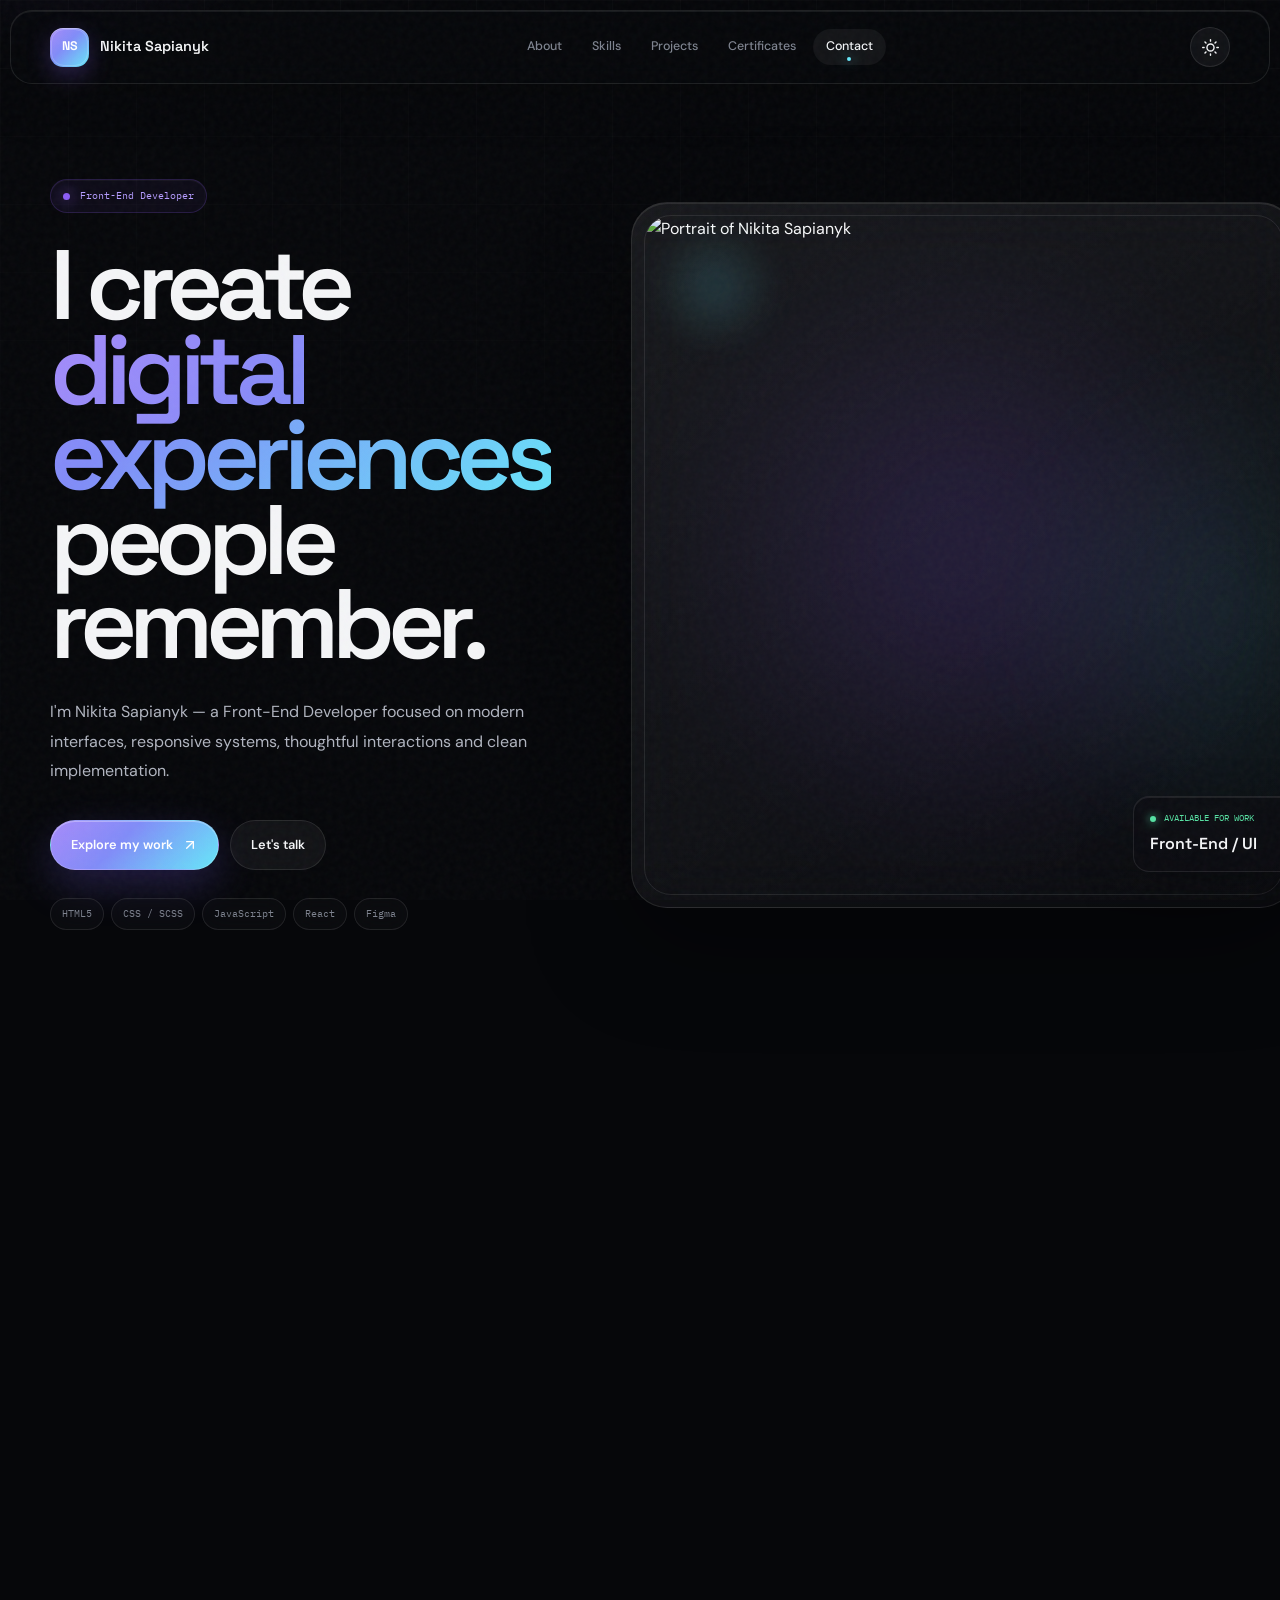
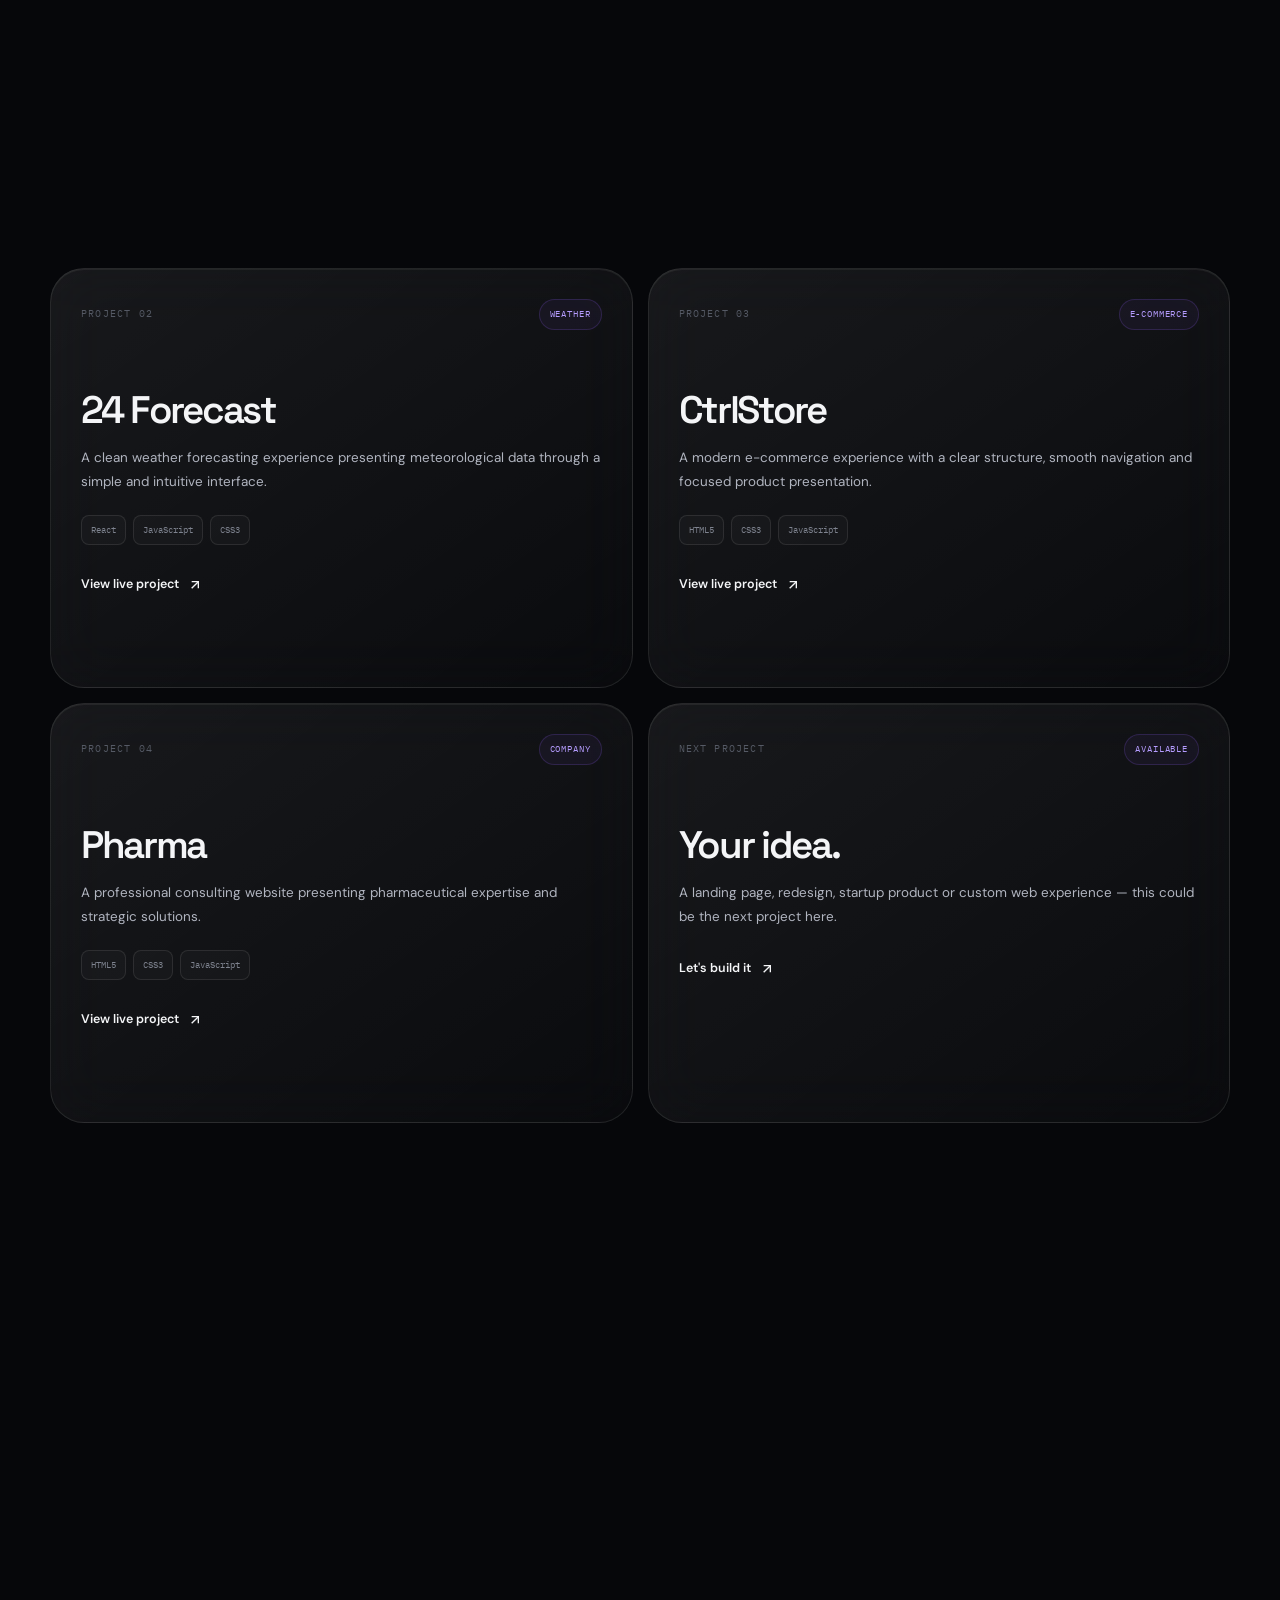
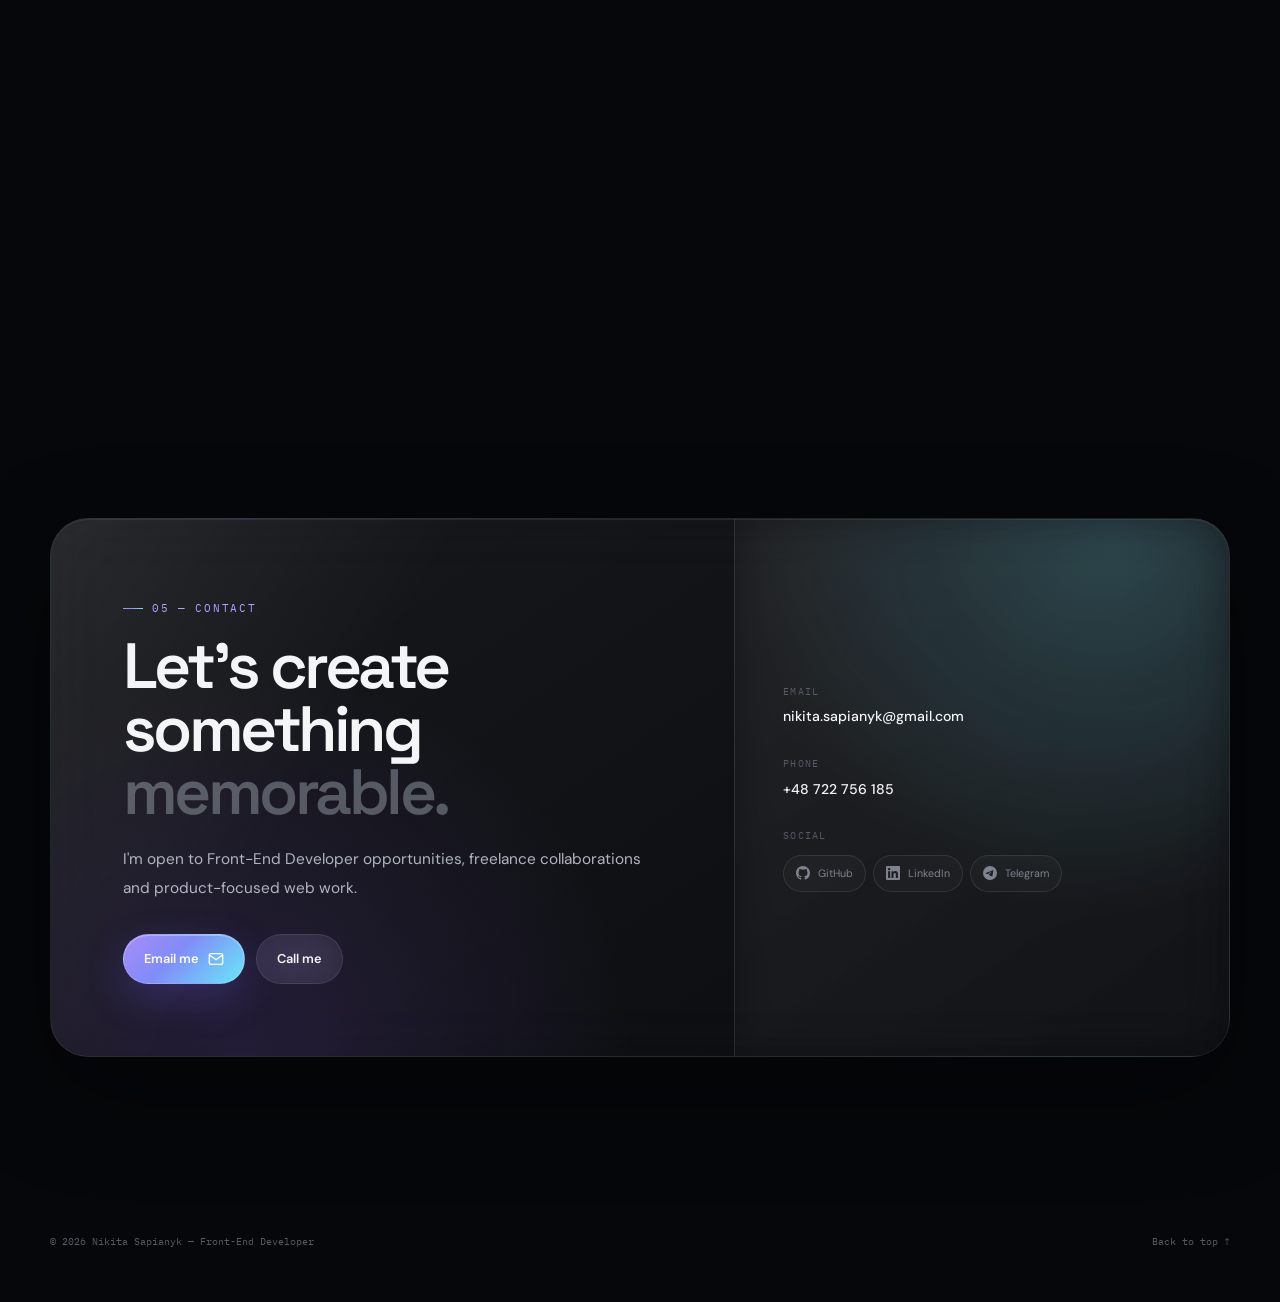
==== commit effa38b2: "Clean up index.html by removing markdown code block Removed unnecessary markdown formatting from ind" ====
--- a/index.html
+++ b/index.html
@@ -1,4 +1,3 @@
-```html
 <!DOCTYPE html>
 <html lang="en" data-theme="dark">
 <head>
@@ -4030,4 +4029,3 @@
 
 </body>
 </html>
-```
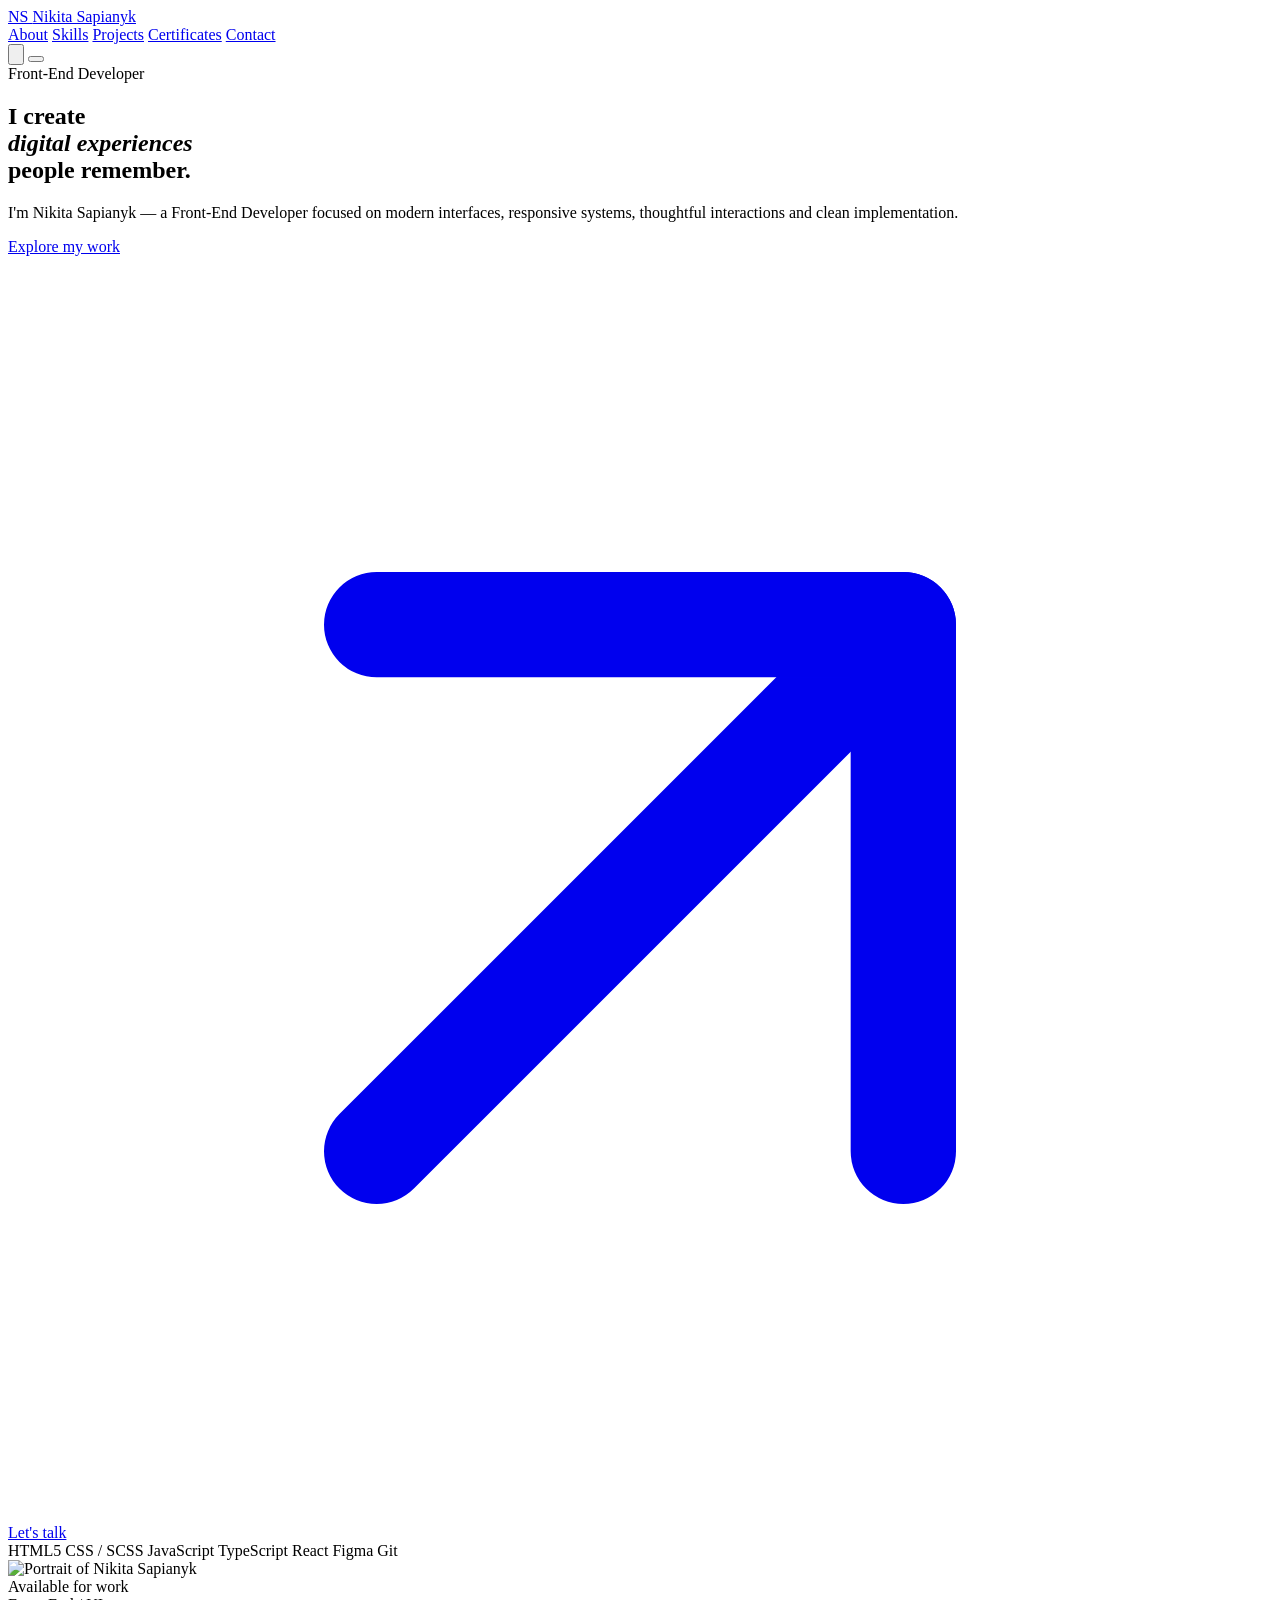
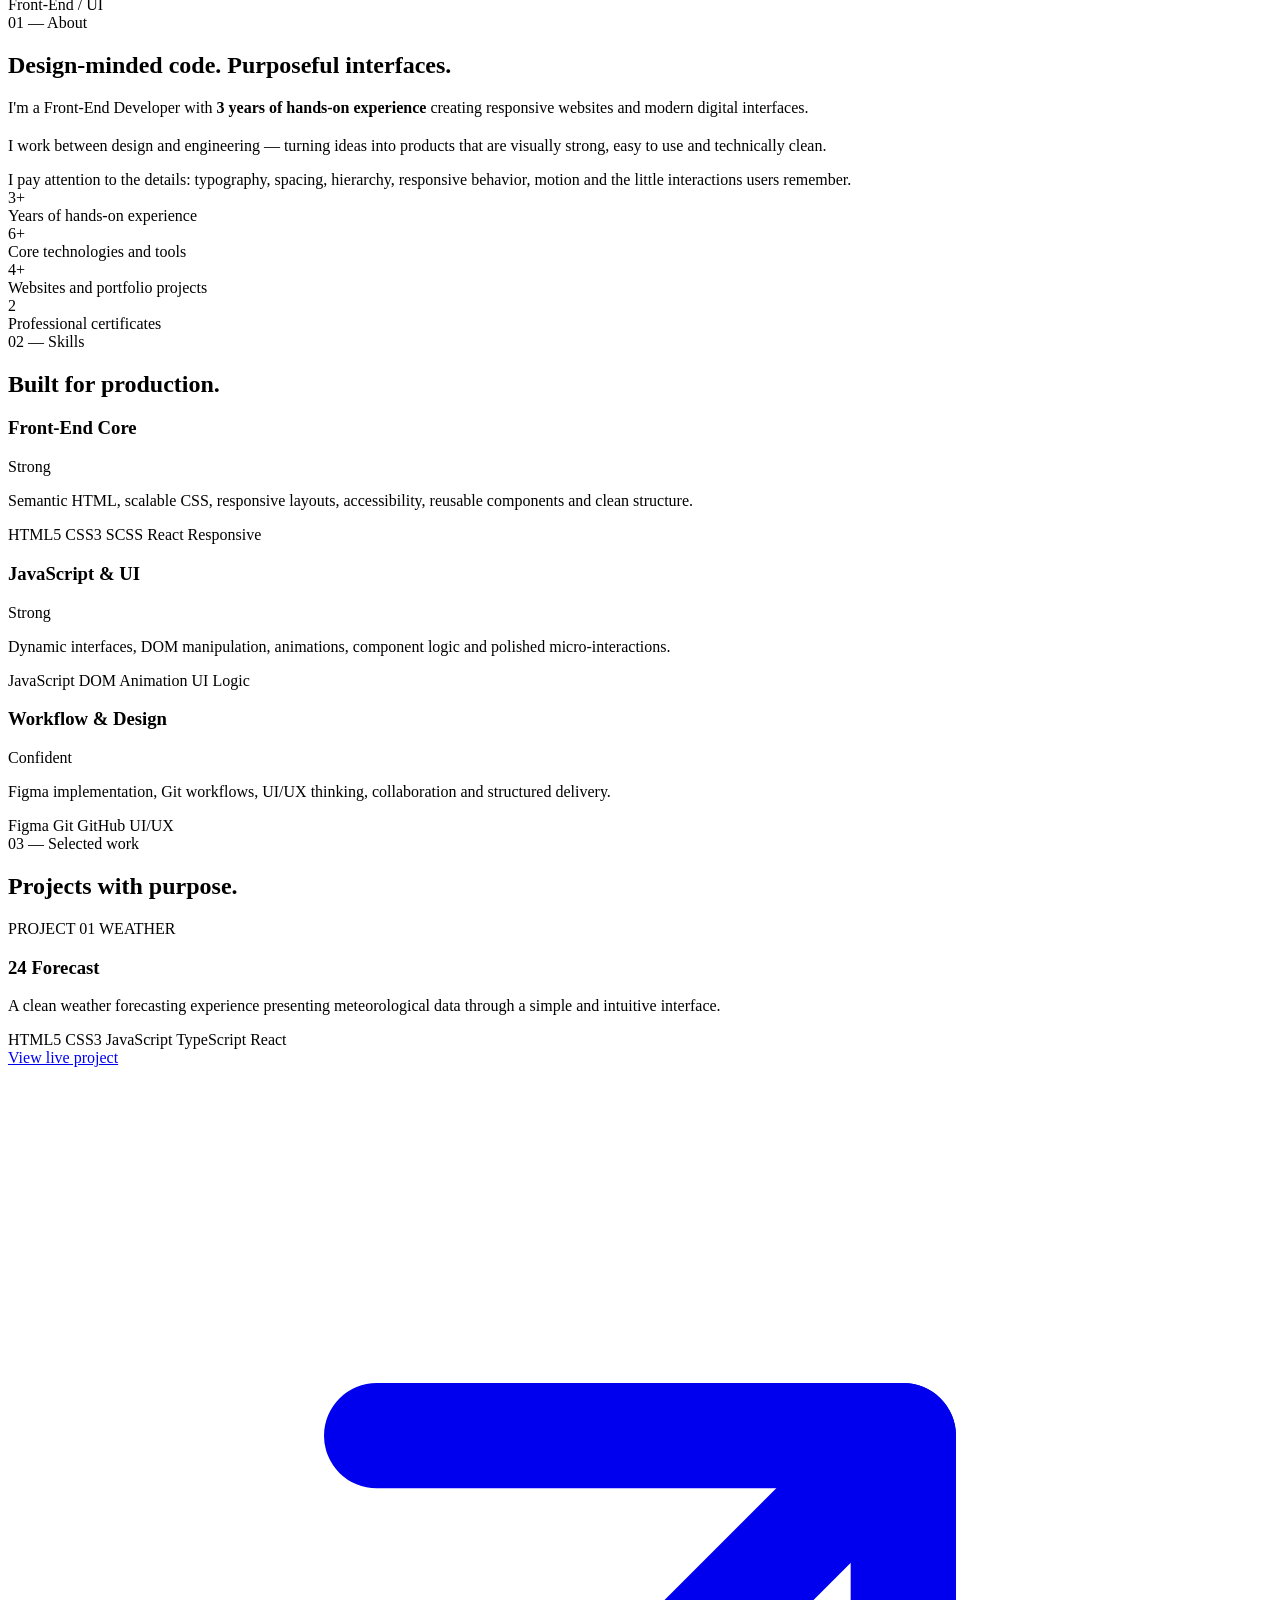
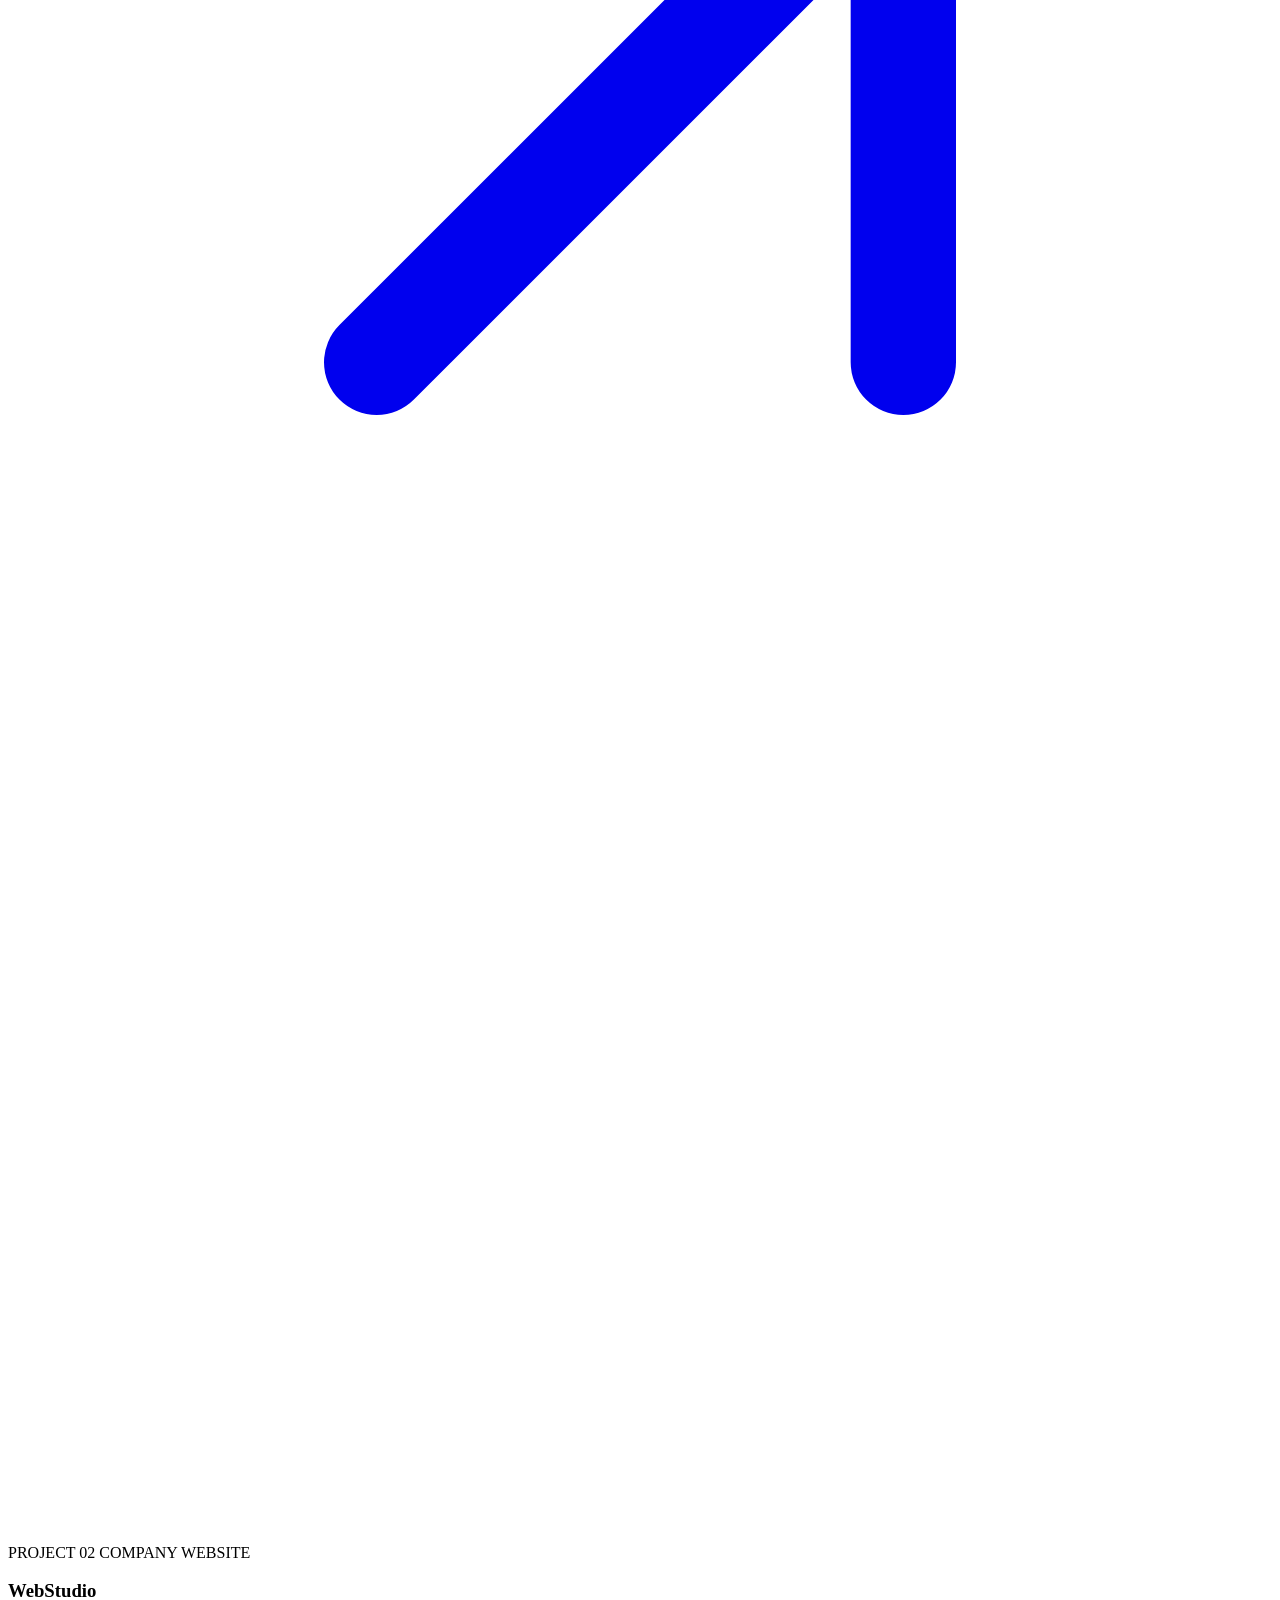
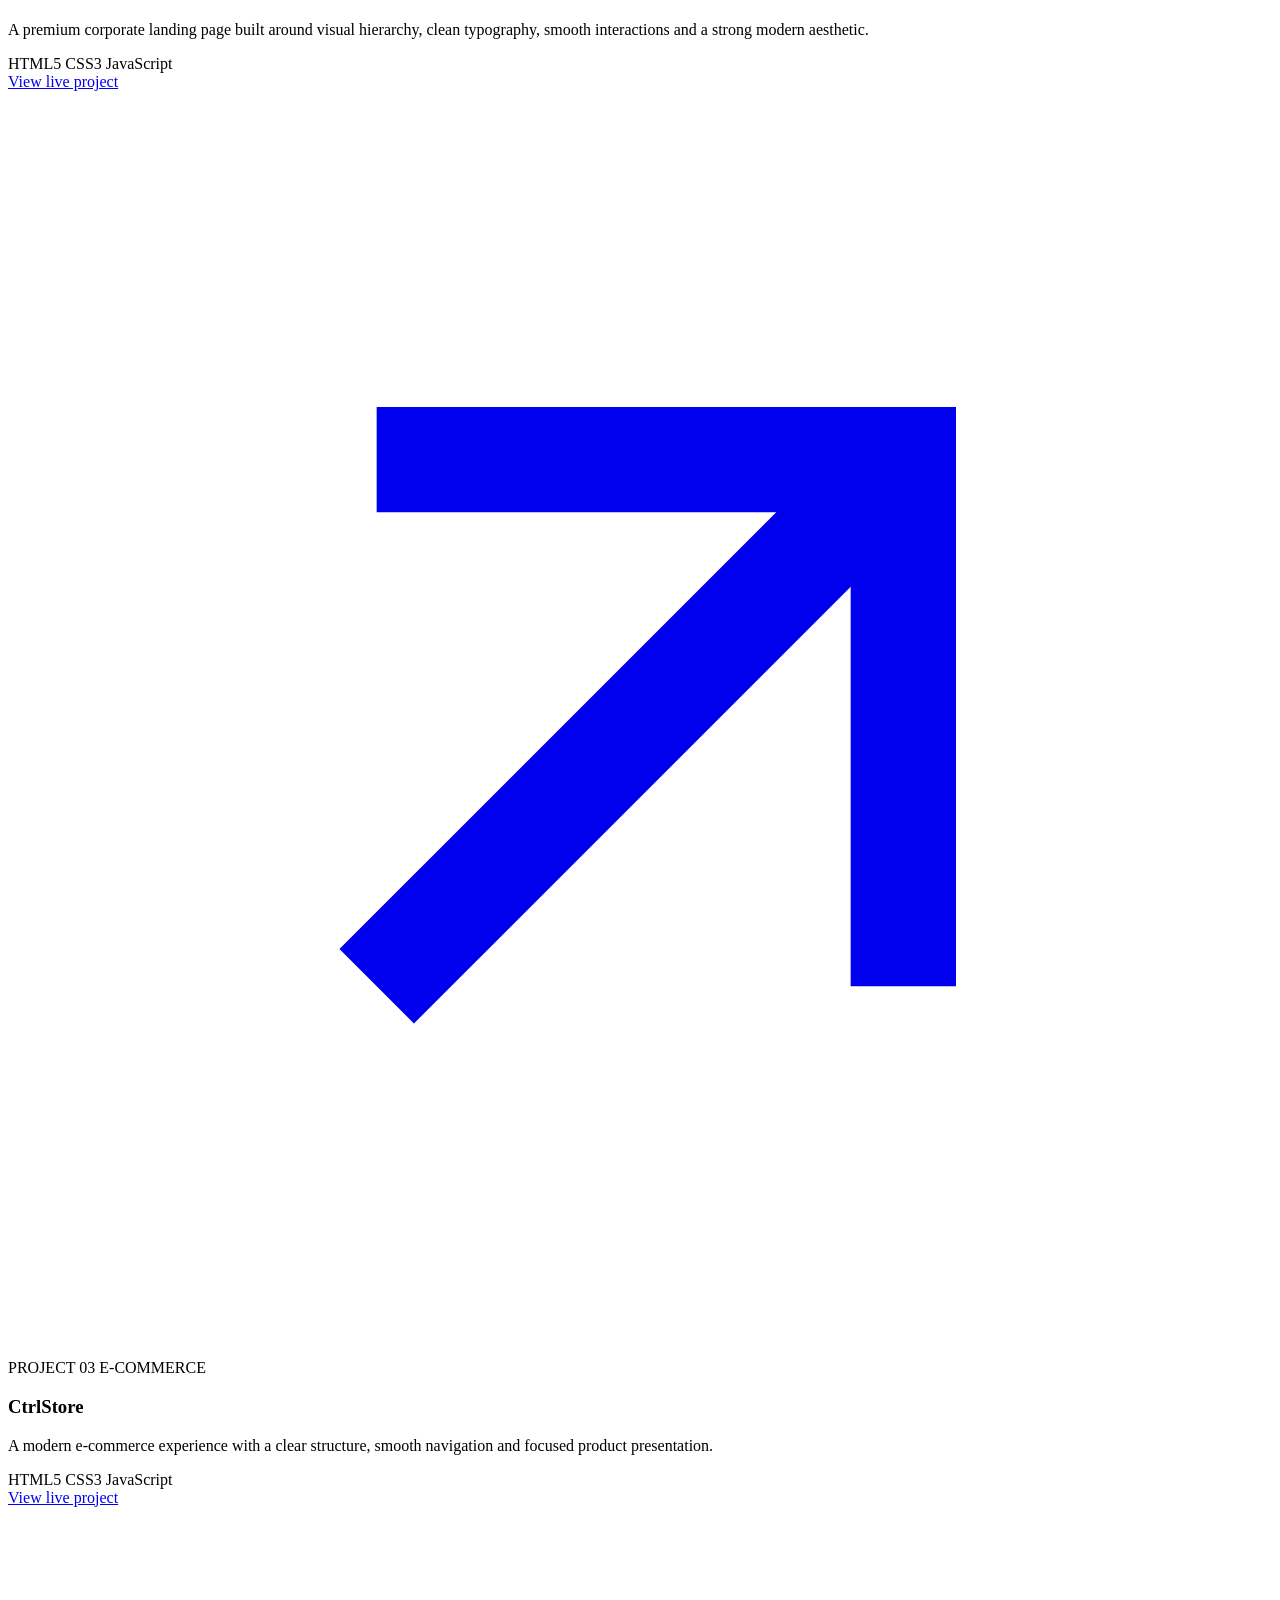
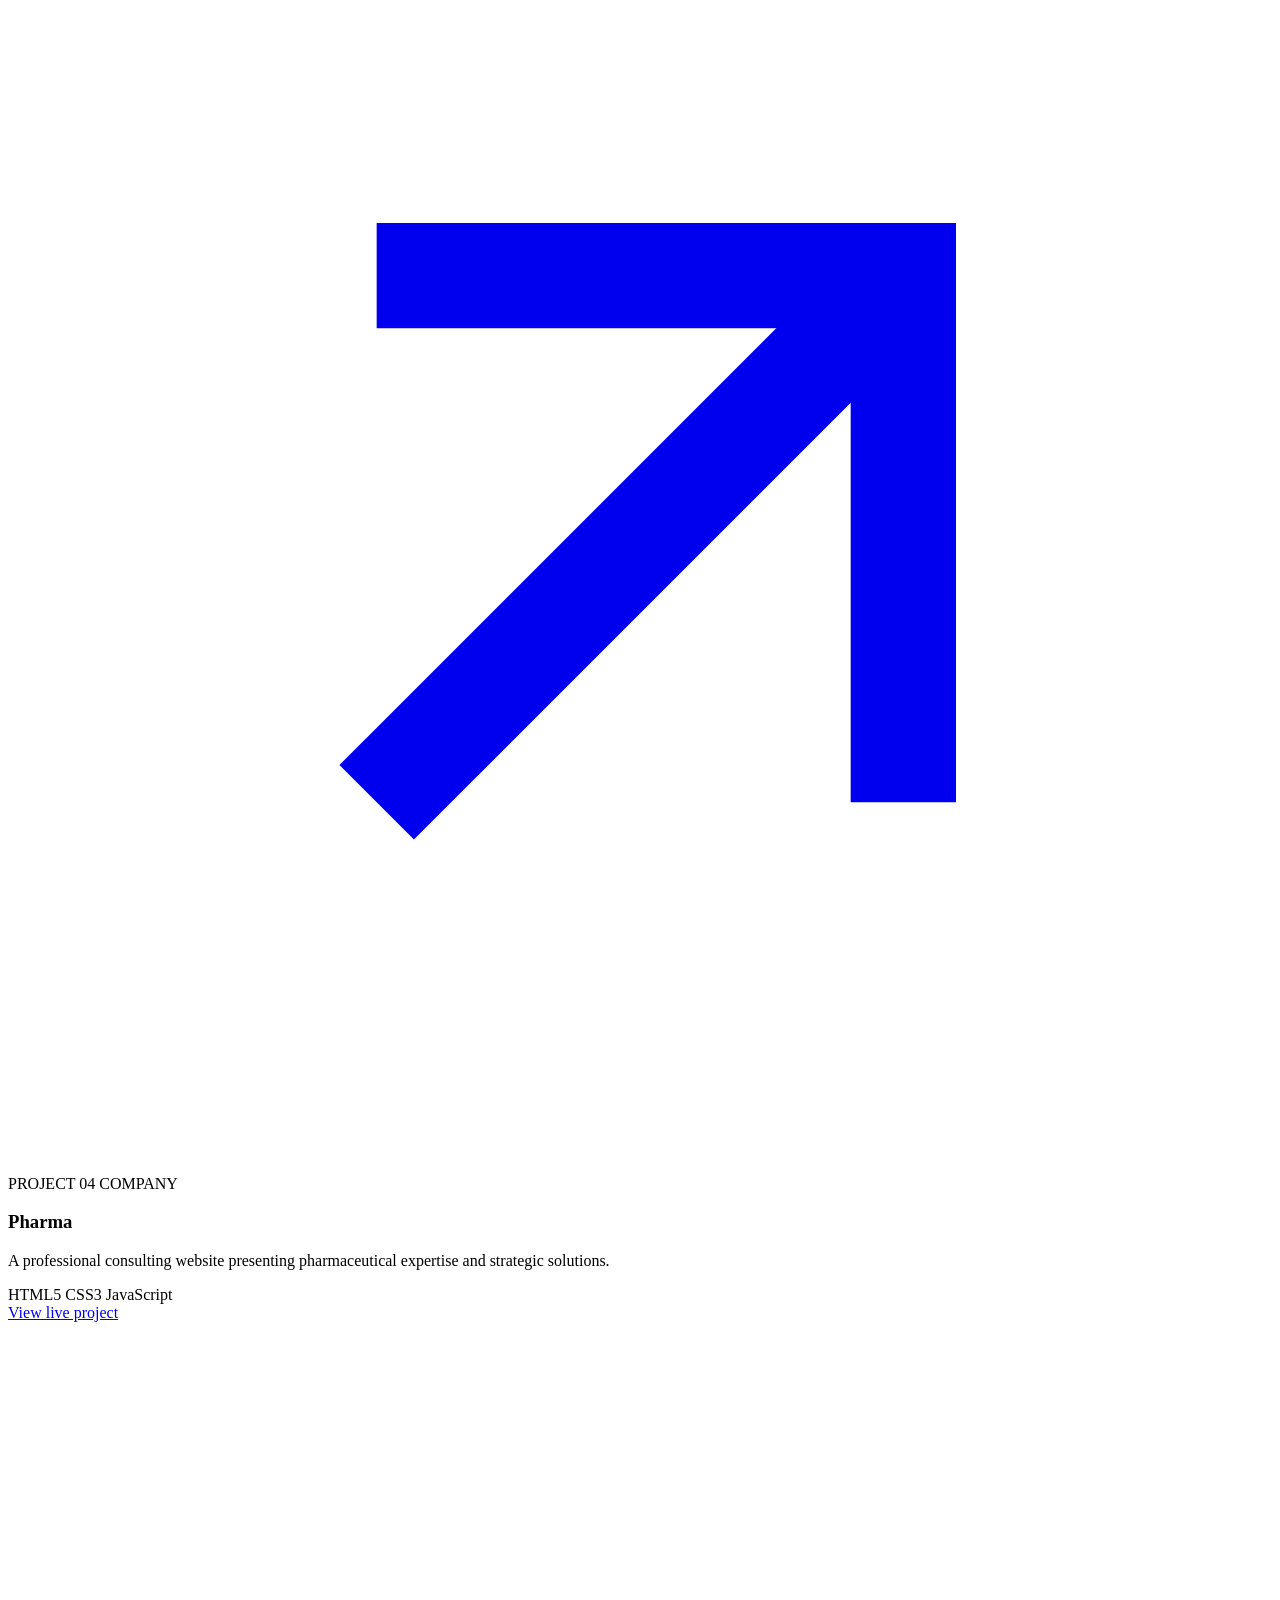
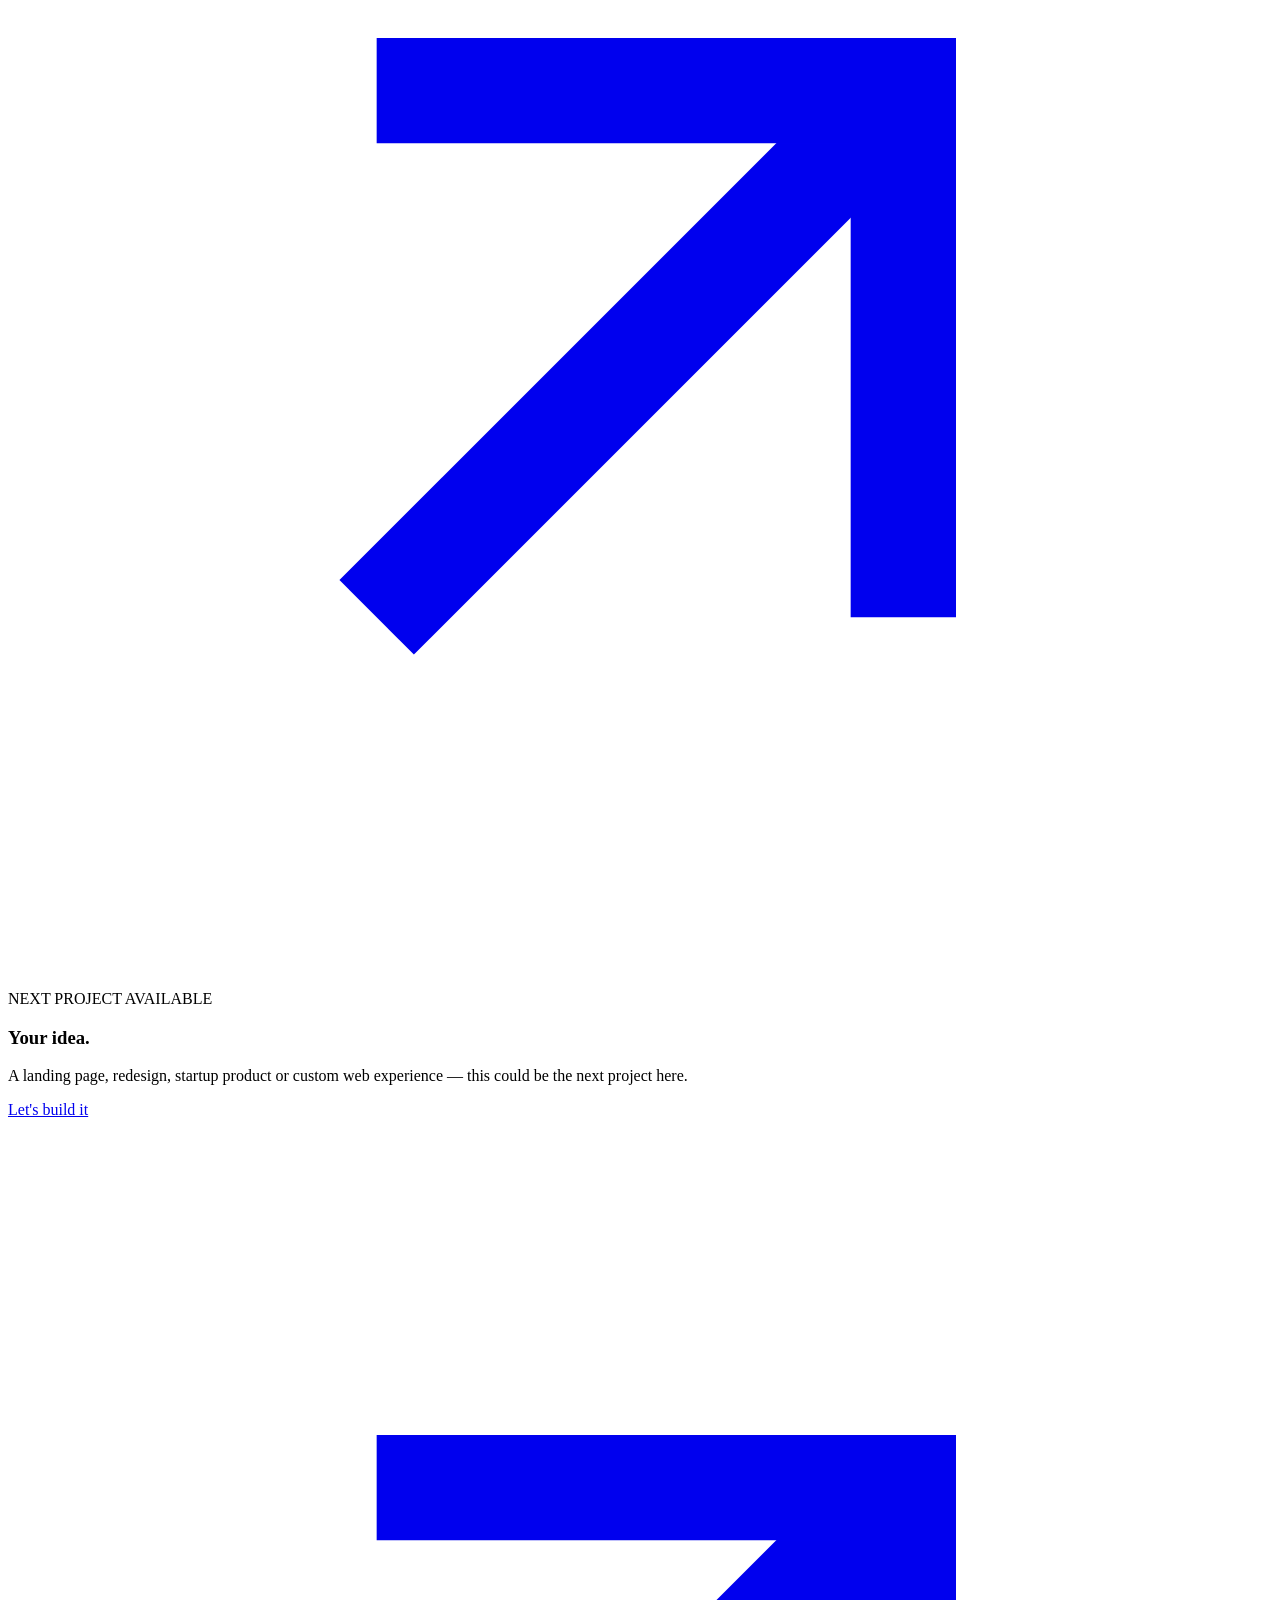
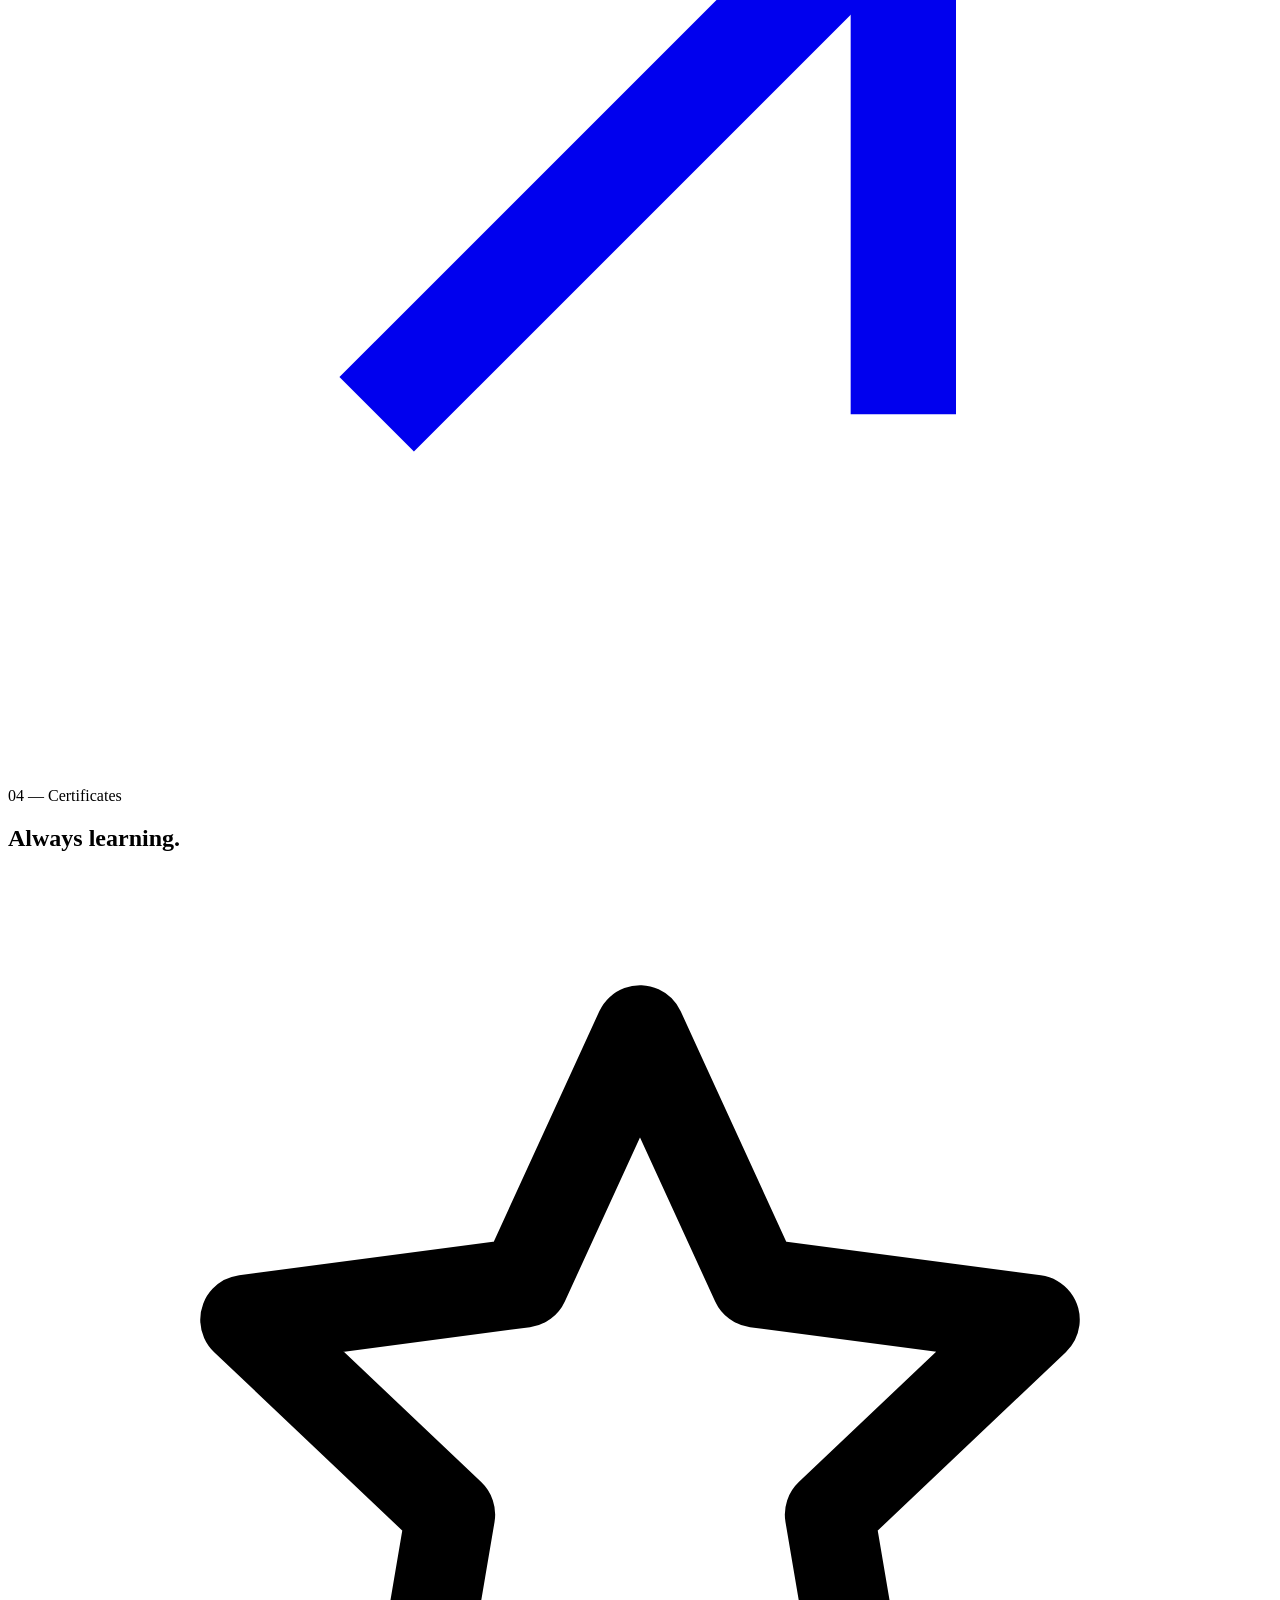
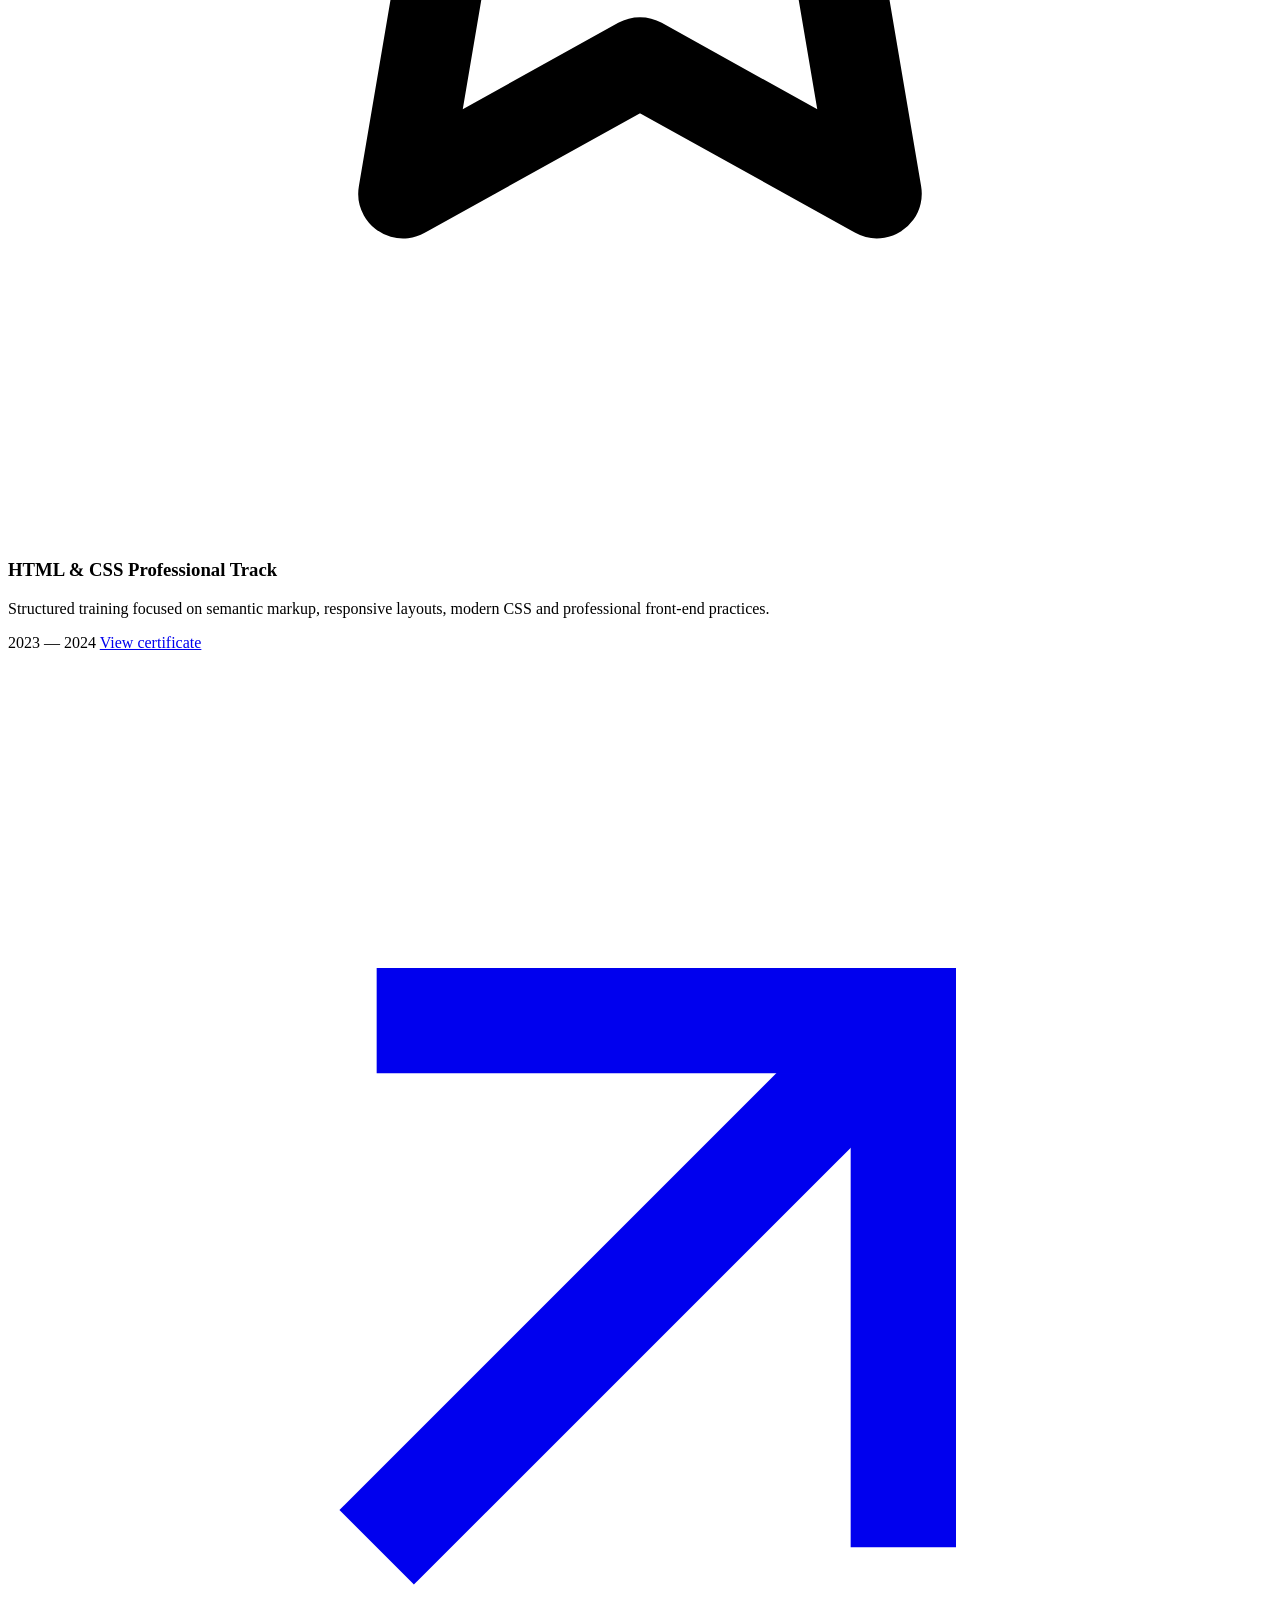
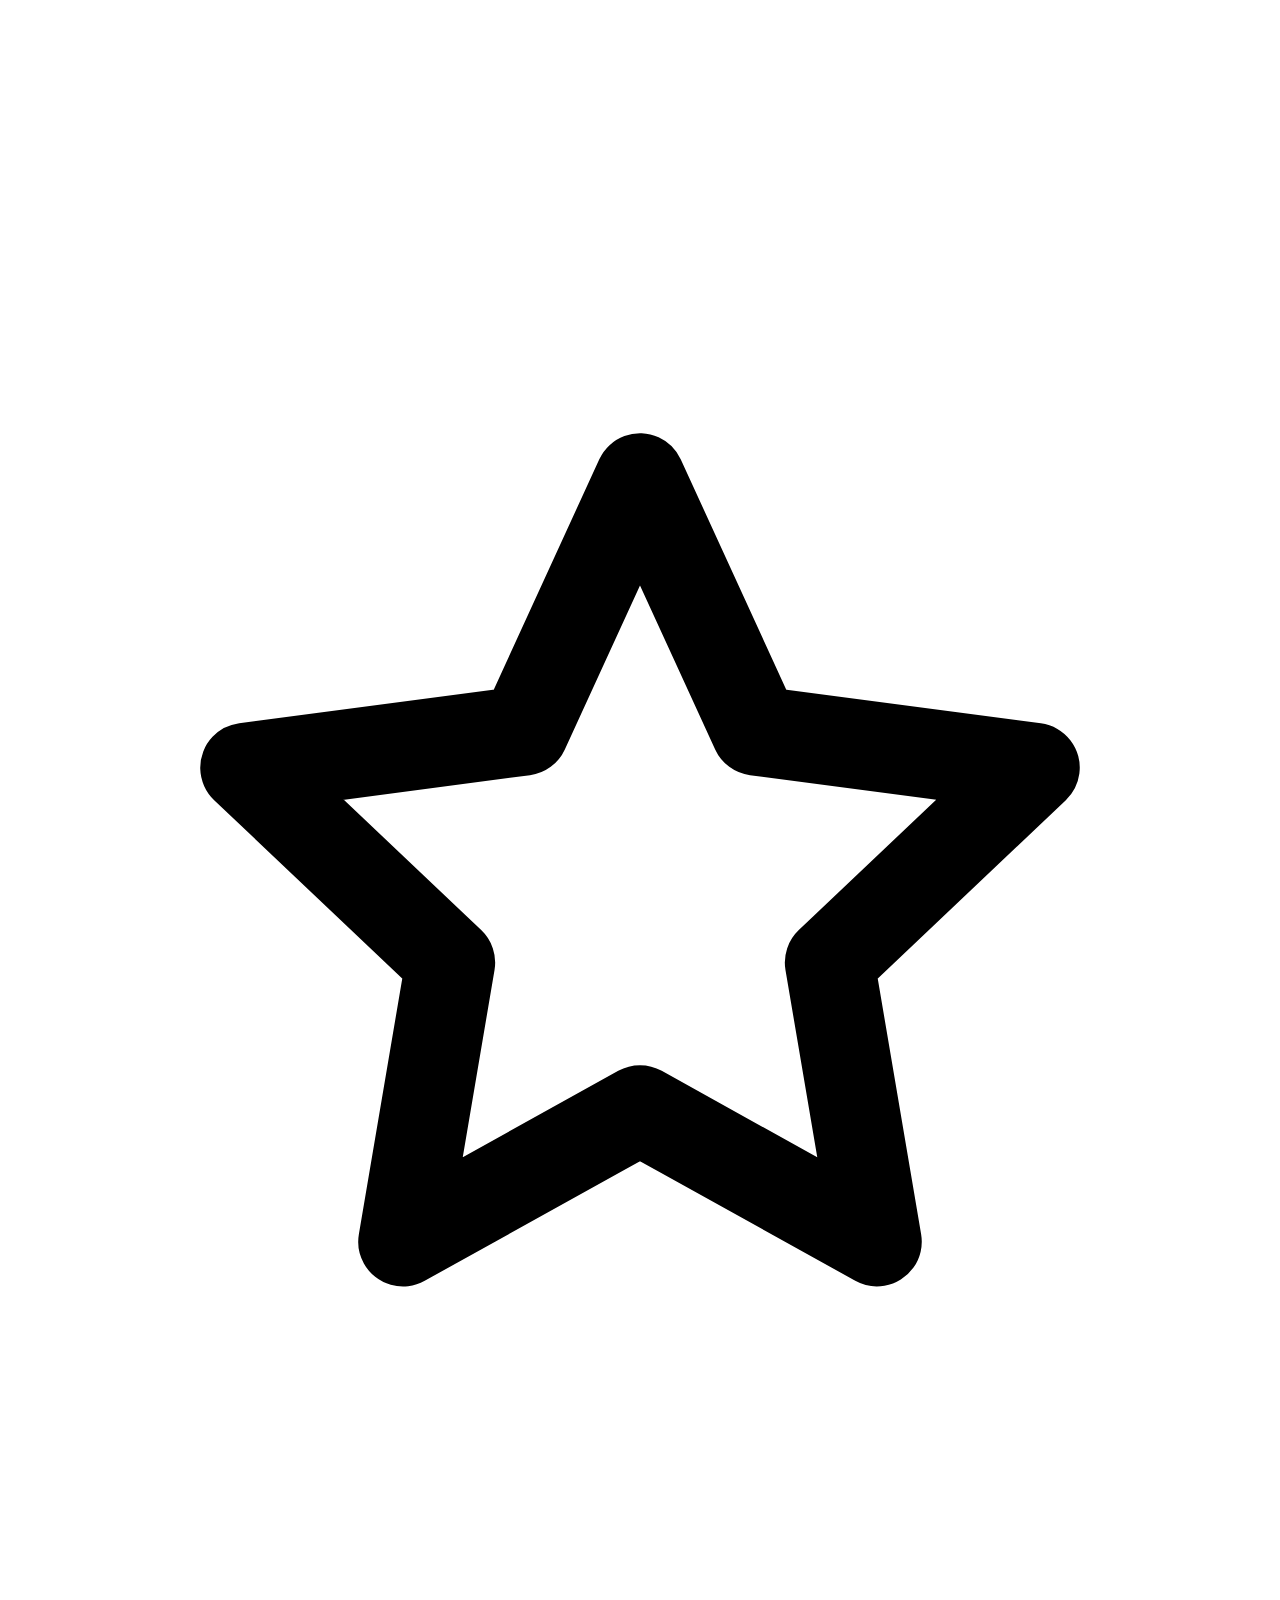
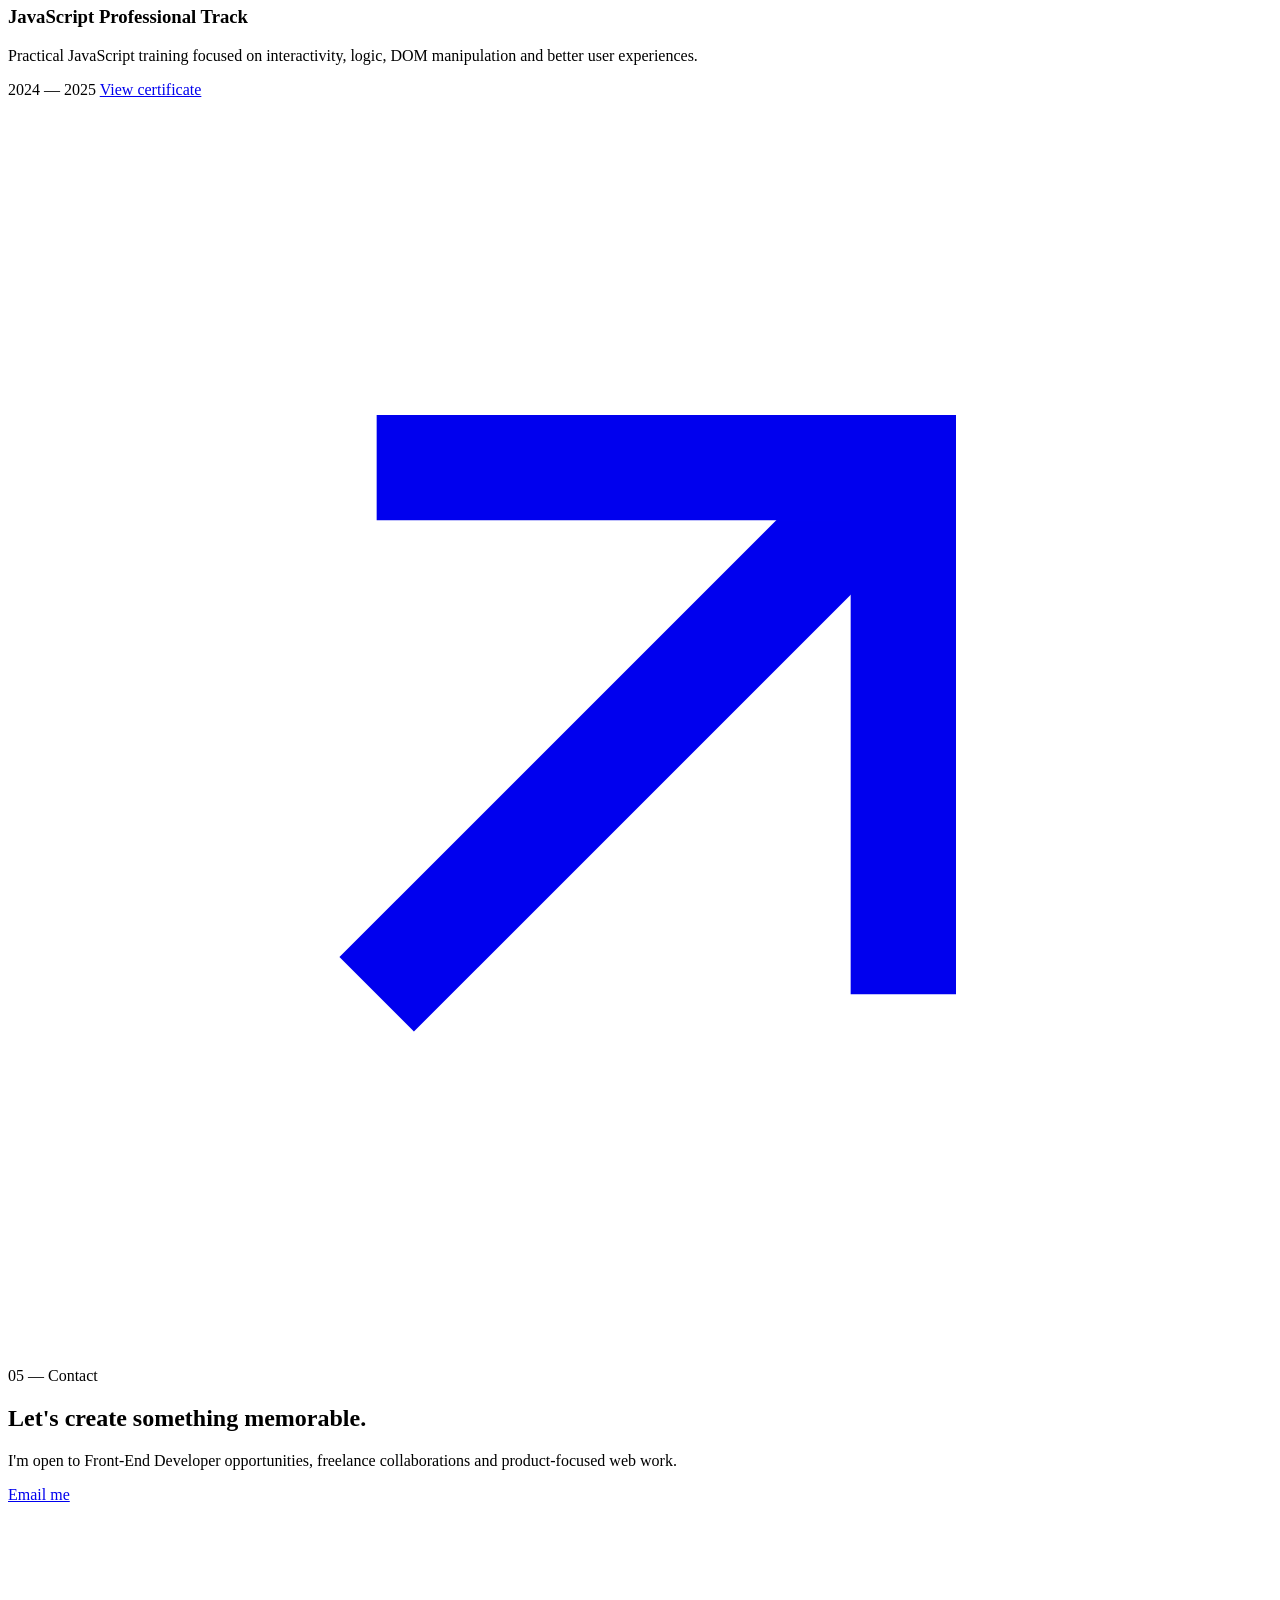
==== commit ad5d740a: "Update fmt.Println message from 'Hello' to 'Goodbye'" ====
--- a/index.html
+++ b/index.html
@@ -1,4031 +1,1135 @@
 <!DOCTYPE html>
 <html lang="en" data-theme="dark">
+
 <head>
-  <meta charset="UTF-8" />
-  <meta name="viewport" content="width=device-width, initial-scale=1.0" />
-
-  <meta
-    name="description"
-    content="Nikita Sapianyk — Front-End Developer creating modern, responsive and polished digital experiences."
-  />
-
-  <meta name="theme-color" content="#07080b" />
-
-  <title>Nikita Sapianyk — Front-End Developer</title>
-
-  <!-- Fonts -->
-  <link rel="preconnect" href="https://fonts.googleapis.com">
-  <link rel="preconnect" href="https://fonts.gstatic.com" crossorigin>
-
-  <link
-    href="https://fonts.googleapis.com/css2?family=DM+Sans:wght@400;500;600;700&family=Space+Grotesk:wght@400;500;600;700&family=IBM+Plex+Mono:wght@400;500&display=swap"
-    rel="stylesheet"
-  />
-
-  <style>
-    /* =========================================================
-       DESIGN TOKENS
-    ========================================================= */
-
-    :root {
-      --bg: #06070a;
-      --bg-soft: #0b0d12;
-
-      --glass: rgba(255, 255, 255, 0.052);
-      --glass-2: rgba(255, 255, 255, 0.075);
-      --glass-3: rgba(255, 255, 255, 0.10);
-
-      --border: rgba(255, 255, 255, 0.095);
-      --border-soft: rgba(255, 255, 255, 0.06);
-      --border-strong: rgba(255, 255, 255, 0.17);
-
-      --text: #f4f5f7;
-      --text-soft: #b1b5c0;
-      --text-muted: #7e838f;
-      --text-faint: #555a65;
-
-      --purple: #8b5cf6;
-      --purple-light: #b59cff;
-      --blue: #758cff;
-      --cyan: #67e8f9;
-      --green: #57e2a3;
-
-      --gradient:
-        linear-gradient(
-          135deg,
-          #a78bfa 0%,
-          #818cf8 42%,
-          #67e8f9 100%
-        );
-
-      --gradient-dark:
-        linear-gradient(
-          145deg,
-          rgba(255,255,255,.075),
-          rgba(255,255,255,.018)
-        );
-
-      --shadow:
-        0 35px 100px rgba(0,0,0,.38);
-
-      --shadow-small:
-        0 15px 50px rgba(0,0,0,.18);
-
-      --container: 1180px;
-      --header-height: 74px;
-
-      --radius-xl: 34px;
-      --radius-lg: 26px;
-      --radius-md: 20px;
-      --radius-sm: 14px;
-
-      --ease: cubic-bezier(.22, 1, .36, 1);
-    }
-
-    html[data-theme="light"] {
-      --bg: #eef0f5;
-      --bg-soft: #e7e9ef;
-
-      --glass: rgba(255,255,255,.48);
-      --glass-2: rgba(255,255,255,.63);
-      --glass-3: rgba(255,255,255,.78);
-
-      --border: rgba(15,18,25,.095);
-      --border-soft: rgba(15,18,25,.06);
-      --border-strong: rgba(15,18,25,.16);
-
-      --text: #111318;
-      --text-soft: #5d626c;
-      --text-muted: #7f848f;
-      --text-faint: #9da2ac;
-
-      --shadow:
-        0 30px 90px rgba(50,55,75,.13);
-
-      --shadow-small:
-        0 18px 50px rgba(50,55,75,.1);
-    }
-
-    /* =========================================================
-       RESET
-    ========================================================= */
-
-    *,
-    *::before,
-    *::after {
-      box-sizing: border-box;
-      margin: 0;
-      padding: 0;
-    }
-
-    html {
-      scroll-behavior: smooth;
-      scroll-padding-top: 110px;
-    }
-
-    body {
-      min-height: 100vh;
-      overflow-x: hidden;
-
-      font-family: "DM Sans", sans-serif;
-      color: var(--text);
-
-      background:
-        radial-gradient(
-          850px circle at 5% -5%,
-          rgba(139,92,246,.17),
-          transparent 42%
-        ),
-        radial-gradient(
-          700px circle at 98% 10%,
-          rgba(103,232,249,.085),
-          transparent 38%
-        ),
-        radial-gradient(
-          650px circle at 50% 105%,
-          rgba(117,140,255,.08),
-          transparent 40%
-        ),
-        var(--bg);
-
-      line-height: 1.6;
-      -webkit-font-smoothing: antialiased;
-
-      transition:
-        background .5s ease,
-        color .5s ease;
-    }
-
-    body::before {
-      content: "";
-
-      position: fixed;
-      inset: 0;
-
-      z-index: 9999;
-      pointer-events: none;
-
-      opacity: .035;
-
-      background-image:
-        url("data:image/svg+xml,%3Csvg viewBox='0 0 180 180' xmlns='http://www.w3.org/2000/svg'%3E%3Cfilter id='noise'%3E%3CfeTurbulence type='fractalNoise' baseFrequency='.85' numOctaves='4' stitchTiles='stitch'/%3E%3C/filter%3E%3Crect width='100%25' height='100%25' filter='url(%23noise)'/%3E%3C/svg%3E");
-    }
-
-    body::after {
-      content: "";
-
-      position: fixed;
-      inset: 0;
-
-      z-index: -1;
-      pointer-events: none;
-
-      background-image:
-        linear-gradient(
-          rgba(255,255,255,.018) 1px,
-          transparent 1px
-        ),
-        linear-gradient(
-          90deg,
-          rgba(255,255,255,.018) 1px,
-          transparent 1px
-        );
-
-      background-size: 68px 68px;
-
-      mask-image:
-        linear-gradient(
-          to bottom,
-          black,
-          transparent 85%
-        );
-    }
-
-    html[data-theme="light"] body::after {
-      background-image:
-        linear-gradient(
-          rgba(0,0,0,.018) 1px,
-          transparent 1px
-        ),
-        linear-gradient(
-          90deg,
-          rgba(0,0,0,.018) 1px,
-          transparent 1px
-        );
-    }
-
-    ::selection {
-      color: #050507;
-      background: var(--cyan);
-    }
-
-    a {
-      color: inherit;
-      text-decoration: none;
-    }
-
-    img {
-      display: block;
-      max-width: 100%;
-    }
-
-    button {
-      border: 0;
-      background: none;
-      color: inherit;
-      font: inherit;
-      cursor: pointer;
-    }
-
-    /* =========================================================
-       UTILITIES
-    ========================================================= */
-
-    .container {
-      width: min(calc(100% - 44px), var(--container));
-      margin-inline: auto;
-    }
-
-    .section {
-      padding: 135px 0;
-    }
-
-    .mono {
-      font-family: "IBM Plex Mono", monospace;
-    }
-
-    .gradient-text {
-      color: transparent;
-
-      background: var(--gradient);
-      background-clip: text;
-      -webkit-background-clip: text;
-      -webkit-text-fill-color: transparent;
-    }
-
-    .section-heading {
-      display: flex;
-      justify-content: space-between;
-      align-items: flex-end;
-
-      gap: 30px;
-      margin-bottom: 52px;
-    }
-
-    .section-label {
-      display: inline-flex;
-      align-items: center;
-      gap: 9px;
-
-      color: var(--purple-light);
-
-      font-family: "IBM Plex Mono", monospace;
-      font-size: .66rem;
-
-      letter-spacing: .16em;
-      text-transform: uppercase;
-    }
-
-    .section-label::before {
-      content: "";
-
-      width: 20px;
-      height: 1px;
-
-      background: var(--gradient);
-    }
-
-    .section-title {
-      max-width: 850px;
-
-      margin-top: 18px;
-
-      font-family: "Space Grotesk", sans-serif;
-
-      font-size: clamp(
-        2.4rem,
-        5vw,
-        4.2rem
-      );
-
-      line-height: .98;
-
-      font-weight: 600;
-
-      letter-spacing: -.055em;
-    }
-
-    .section-title span {
-      color: var(--text-faint);
-    }
-
-    /* =========================================================
-       HEADER
-    ========================================================= */
-
-    .site-header {
-      position: sticky;
-      top: 10px;
-      z-index: 1000;
-
-      height: var(--header-height);
-
-      margin: 0 10px;
-
-      border: 1px solid var(--border);
-      border-radius: 22px;
-
-      background:
-        rgba(7,8,11,.64);
-
-      backdrop-filter:
-        blur(28px)
-        saturate(150%);
-
-      -webkit-backdrop-filter:
-        blur(28px)
-        saturate(150%);
-
-      box-shadow:
-        var(--shadow-small),
-        inset 0 1px rgba(255,255,255,.07);
-    }
-
-    html[data-theme="light"] .site-header {
-      background: rgba(255,255,255,.55);
-    }
-
-    .site-nav {
-      height: 100%;
-
-      display: flex;
-      align-items: center;
-      justify-content: space-between;
-
-      gap: 20px;
-    }
-
-    .logo {
-      display: inline-flex;
-      align-items: center;
-      gap: 11px;
-
-      flex-shrink: 0;
-
-      font-family: "Space Grotesk", sans-serif;
-      font-size: .9rem;
-      font-weight: 600;
-    }
-
-    .logo__mark {
-      position: relative;
-
-      width: 39px;
-      height: 39px;
-
-      display: grid;
-      place-items: center;
-
-      border-radius: 13px;
-
-      color: white;
-
-      font-size: .78rem;
-      font-weight: 700;
-
-      background: var(--gradient);
-
-      box-shadow:
-        0 8px 25px rgba(139,92,246,.28),
-        inset 0 1px rgba(255,255,255,.4);
-
-      overflow: hidden;
-    }
-
-    .logo__mark::after {
-      content: "";
-
-      position: absolute;
-      inset: 1px;
-
-      border: 1px solid rgba(255,255,255,.18);
-      border-radius: inherit;
-    }
-
-    .nav-menu {
-      display: flex;
-      align-items: center;
-      gap: 4px;
-    }
-
-    .nav-menu a {
-      position: relative;
-
-      padding: 8px 13px;
-
-      border-radius: 999px;
-
-      color: var(--text-muted);
-
-      font-size: .78rem;
-      font-weight: 500;
-
-      transition:
-        color .3s ease,
-        background .3s ease;
-    }
-
-    .nav-menu a:hover,
-    .nav-menu a.is-active {
-      color: var(--text);
-      background: var(--glass);
-    }
-
-    .nav-menu a.is-active::after {
-      content: "";
-
-      position: absolute;
-
-      width: 4px;
-      height: 4px;
-
-      left: 50%;
-      bottom: 4px;
-
-      border-radius: 50%;
-
-      background: var(--cyan);
-
-      box-shadow:
-        0 0 14px var(--cyan);
-
-      transform: translateX(-50%);
-    }
-
-    .nav-tools {
-      display: flex;
-      gap: 7px;
-    }
-
-    .icon-btn {
-      display: grid;
-      place-items: center;
-
-      width: 40px;
-      height: 40px;
-
-      border: 1px solid var(--border);
-      border-radius: 50%;
-
-      background: var(--glass);
-
-      backdrop-filter: blur(18px);
-
-      transition:
-        transform .4s var(--ease),
-        background .3s ease,
-        border-color .3s ease;
-    }
-
-    .icon-btn:hover {
-      transform: translateY(-2px);
-
-      background: var(--glass-2);
-      border-color: var(--border-strong);
-    }
-
-    .icon-btn svg {
-      width: 17px;
-      height: 17px;
-    }
-
-    .menu-toggle {
-      display: none;
-    }
-
-    /* =========================================================
-       HERO
-    ========================================================= */
-
-    .hero {
-      padding: 105px 0 80px;
-    }
-
-    .hero__grid {
-      display: grid;
-
-      grid-template-columns:
-        1.08fr
-        .92fr;
-
-      align-items: center;
-
-      gap: 80px;
-    }
-
-    .hero__content {
-      position: relative;
-      z-index: 2;
-    }
-
-    .hero__eyebrow {
-      display: inline-flex;
-      align-items: center;
-      gap: 10px;
-
-      padding: 8px 12px;
-
-      border: 1px solid rgba(139,92,246,.2);
-      border-radius: 999px;
-
-      color: var(--purple-light);
-
-      font-family: "IBM Plex Mono", monospace;
-      font-size: .64rem;
-
-      background:
-        rgba(139,92,246,.055);
-
-      box-shadow:
-        inset 0 1px rgba(255,255,255,.04);
-    }
-
-    .hero__eyebrow::before {
-      content: "";
-
-      width: 7px;
-      height: 7px;
-
-      border-radius: 50%;
-
-      background: var(--purple);
-
-      box-shadow:
-        0 0 15px var(--purple);
-    }
-
-    .hero__title {
-      max-width: 840px;
-
-      margin-top: 30px;
-
-      font-family: "Space Grotesk", sans-serif;
-
-      font-size:
-        clamp(
-          3.6rem,
-          7.7vw,
-          7.5rem
-        );
-
-      line-height: .86;
-
-      font-weight: 600;
-
-      letter-spacing: -.075em;
-    }
-
-    .hero__title em {
-      font-style: normal;
-
-      color: transparent;
-
-      background: var(--gradient);
-      background-clip: text;
-      -webkit-background-clip: text;
-      -webkit-text-fill-color: transparent;
-    }
-
-    .hero__desc {
-      max-width: 610px;
-
-      margin-top: 30px;
-
-      color: var(--text-soft);
-
-      font-size: 1rem;
-      line-height: 1.85;
-    }
-
-    .hero__actions {
-      display: flex;
-      flex-wrap: wrap;
-
-      gap: 11px;
-
-      margin-top: 34px;
-    }
-
-    .btn {
-      display: inline-flex;
-      align-items: center;
-      justify-content: center;
-      gap: 9px;
-
-      min-height: 50px;
-
-      padding: 0 20px;
-
-      border-radius: 999px;
-
-      font-size: .8rem;
-      font-weight: 600;
-
-      transition:
-        transform .45s var(--ease),
-        box-shadow .4s ease,
-        border-color .3s ease,
-        background .3s ease;
-    }
-
-    .btn:hover {
-      transform: translateY(-3px);
-    }
-
-    .btn svg {
-      width: 16px;
-      height: 16px;
-    }
-
-    .btn--primary {
-      position: relative;
-
-      color: white;
-
-      border: 1px solid rgba(255,255,255,.17);
-
-      background: var(--gradient);
-
-      box-shadow:
-        0 15px 40px rgba(118,92,246,.24),
-        inset 0 1px rgba(255,255,255,.3);
-
-      overflow: hidden;
-    }
-
-    .btn--primary::after {
-      content: "";
-
-      position: absolute;
-      inset: 0;
-
-      background:
-        linear-gradient(
-          110deg,
-          transparent 25%,
-          rgba(255,255,255,.35),
-          transparent 75%
-        );
-
-      transform: translateX(-120%);
-
-      transition:
-        transform .75s var(--ease);
-    }
-
-    .btn--primary:hover::after {
-      transform: translateX(120%);
-    }
-
-    .btn--ghost {
-      border: 1px solid var(--border);
-
-      background:
-        var(--glass);
-
-      backdrop-filter:
-        blur(20px);
-    }
-
-    .btn--ghost:hover {
-      border-color: var(--border-strong);
-
-      background:
-        var(--glass-2);
-    }
-
-    .hero__tags {
-      display: flex;
-      flex-wrap: wrap;
-
-      gap: 7px;
-
-      margin-top: 28px;
-    }
-
-    .tag {
-      padding: 7px 11px;
-
-      border: 1px solid var(--border);
-      border-radius: 999px;
-
-      color: var(--text-muted);
-
-      font-family: "IBM Plex Mono", monospace;
-      font-size: .63rem;
-
-      background:
-        rgba(255,255,255,.023);
-
-      backdrop-filter:
-        blur(12px);
-
-      transition:
-        transform .3s ease,
-        color .3s ease,
-        border-color .3s ease;
-    }
-
-    .tag:hover {
-      color: var(--text);
-
-      border-color:
-        var(--border-strong);
-
-      transform: translateY(-2px);
-    }
-
-    /* =========================================================
-       HERO IMAGE
-    ========================================================= */
-
-    .hero__visual {
-      position: relative;
-
-      padding: 12px;
-
-      border: 1px solid var(--border);
-      border-radius: 36px;
-
-      background: var(--gradient-dark);
-
-      backdrop-filter:
-        blur(30px)
-        saturate(130%);
-
-      box-shadow:
-        var(--shadow),
-        inset 0 1px rgba(255,255,255,.09);
-
-      transform: rotate(1.8deg);
-
-      transition:
-        transform .7s var(--ease);
-    }
-
-    .hero__visual:hover {
-      transform:
-        rotate(0deg)
-        translateY(-8px);
-    }
-
-    .hero__visual::before {
-      content: "";
-
-      position: absolute;
-
-      inset: -18%;
-
-      z-index: -1;
-
-      background:
-        radial-gradient(
-          circle,
-          rgba(139,92,246,.28),
-          transparent 48%
-        );
-
-      filter: blur(50px);
-
-      opacity: .65;
-    }
-
-    .hero__visual::after {
-      content: "";
-
-      position: absolute;
-
-      top: 18px;
-      left: 18px;
-
-      width: 130px;
-      height: 130px;
-
-      border-radius: 50%;
-
-      background:
-        radial-gradient(
-          circle,
-          rgba(103,232,249,.17),
-          transparent 70%
-        );
-
-      filter: blur(14px);
-    }
-
-    .hero__photo {
-      width: 100%;
-
-      aspect-ratio: .94;
-
-      object-fit: cover;
-
-      border-radius: 27px;
-
-      border: 1px solid rgba(255,255,255,.09);
-
-      filter:
-        saturate(.86)
-        contrast(1.04);
-
-      transition:
-        transform .9s var(--ease),
-        filter .5s ease;
-    }
-
-    .hero__visual:hover .hero__photo {
-      transform: scale(1.025);
-
-      filter:
-        saturate(1)
-        contrast(1.05);
-    }
-
-    .photo-floating-card {
-      position: absolute;
-
-      right: -18px;
-      bottom: 35px;
-
-      z-index: 5;
-
-      min-width: 180px;
-
-      padding: 14px 16px;
-
-      border: 1px solid var(--border);
-      border-radius: 16px;
-
-      background:
-        rgba(10,11,15,.62);
-
-      backdrop-filter:
-        blur(24px);
-
-      box-shadow:
-        0 20px 55px rgba(0,0,0,.25),
-        inset 0 1px rgba(255,255,255,.08);
-
-      animation:
-        floating 4s ease-in-out infinite;
-    }
-
-    html[data-theme="light"] .photo-floating-card {
-      background:
-        rgba(255,255,255,.72);
-    }
-
-    .photo-floating-top {
-      display: flex;
-      align-items: center;
-      gap: 8px;
-
-      color: var(--green);
-
-      font-family: "IBM Plex Mono", monospace;
-      font-size: .57rem;
-
-      text-transform: uppercase;
-    }
-
-    .photo-floating-top::before {
-      content: "";
-
-      width: 6px;
-      height: 6px;
-
-      border-radius: 50%;
-
-      background: var(--green);
-
-      box-shadow:
-        0 0 10px var(--green);
-    }
-
-    .photo-floating-value {
-      margin-top: 5px;
-
-      font-family: "Space Grotesk", sans-serif;
-
-      font-size: 1rem;
-      font-weight: 600;
-    }
-
-    @keyframes floating {
-      0%, 100% {
-        transform: translateY(0);
-      }
-
-      50% {
-        transform: translateY(-9px);
-      }
-    }
-
-    /* =========================================================
-       ABOUT
-    ========================================================= */
-
-    .about-grid {
-      display: grid;
-
-      grid-template-columns:
-        1fr
-        1fr;
-
-      gap: 80px;
-
-      align-items: start;
-    }
-
-    .about-text {
-      color: var(--text-soft);
-
-      font-size: 1.08rem;
-      line-height: 1.95;
-    }
-
-    .about-text strong {
-      color: var(--text);
-    }
-
-    .about-note {
-      margin-top: 28px;
-
-      padding: 20px 22px;
-
-      border-left:
-        2px solid var(--purple);
-
-      color: var(--text-soft);
-
-      font-size: .88rem;
-
-      line-height: 1.7;
-
-      background:
-        linear-gradient(
-          90deg,
-          rgba(139,92,246,.08),
-          transparent
-        );
-    }
-
-    .stats-grid {
-      display: grid;
-
-      grid-template-columns:
-        repeat(2, 1fr);
-
-      gap: 14px;
-    }
-
-    .stat-card {
-      position: relative;
-
-      min-height: 190px;
-
-      padding: 25px;
-
-      border-radius: var(--radius-lg);
-
-      border: 1px solid var(--border);
-
-      background: var(--gradient-dark);
-
-      backdrop-filter:
-        blur(26px);
-
-      overflow: hidden;
-
-      box-shadow:
-        inset 0 1px rgba(255,255,255,.06);
-
-      transition:
-        transform .5s var(--ease),
-        border-color .35s ease,
-        background .35s ease;
-    }
-
-    .stat-card::before {
-      content: "";
-
-      position: absolute;
-
-      width: 180px;
-      height: 180px;
-
-      right: -90px;
-      bottom: -90px;
-
-      border-radius: 50%;
-
-      background:
-        radial-gradient(
-          circle,
-          rgba(139,92,246,.2),
-          transparent 68%
-        );
-
-      filter: blur(15px);
-    }
-
-    .stat-card:hover {
-      transform: translateY(-7px);
-
-      border-color:
-        rgba(139,92,246,.27);
-
-      background:
-        linear-gradient(
-          145deg,
-          rgba(255,255,255,.09),
-          rgba(255,255,255,.025)
-        );
-    }
-
-    .stat-card__num {
-      position: relative;
-      z-index: 2;
-
-      font-family: "Space Grotesk", sans-serif;
-
-      font-size: 3.3rem;
-
-      line-height: 1;
-
-      font-weight: 600;
-
-      letter-spacing: -.065em;
-
-      background: var(--gradient);
-
-      color: transparent;
-
-      background-clip: text;
-      -webkit-background-clip: text;
-
-      -webkit-text-fill-color: transparent;
-    }
-
-    .stat-card__label {
-      position: absolute;
-
-      left: 25px;
-      right: 25px;
-      bottom: 23px;
-
-      color: var(--text-muted);
-
-      font-size: .76rem;
-
-      line-height: 1.5;
-    }
-
-    /* =========================================================
-       SKILLS
-    ========================================================= */
-
-    .skills-grid {
-      display: grid;
-
-      grid-template-columns:
-        repeat(3, 1fr);
-
-      gap: 15px;
-    }
-
-    .skill-item {
-      position: relative;
-
-      min-height: 335px;
-
-      padding: 31px;
-
-      border-radius: var(--radius-lg);
-
-      border: 1px solid var(--border);
-
-      background: var(--gradient-dark);
-
-      backdrop-filter:
-        blur(28px);
-
-      overflow: hidden;
-
-      transition:
-        transform .55s var(--ease),
-        border-color .35s ease,
-        background .35s ease;
-    }
-
-    .skill-item::before {
-      content: "";
-
-      position: absolute;
-
-      width: 260px;
-      height: 260px;
-
-      top: -150px;
-      right: -120px;
-
-      border-radius: 50%;
-
-      background:
-        radial-gradient(
-          circle,
-          rgba(139,92,246,.18),
-          transparent 70%
-        );
-
-      filter: blur(15px);
-    }
-
-    .skill-item:hover {
-      transform: translateY(-8px);
-
-      border-color:
-        rgba(139,92,246,.3);
-
-      background:
-        linear-gradient(
-          145deg,
-          rgba(255,255,255,.09),
-          rgba(255,255,255,.022)
-        );
-    }
-
-    .skill-item__head {
-      position: relative;
-      z-index: 2;
-
-      display: flex;
-      justify-content: space-between;
-      align-items: center;
-
-      gap: 15px;
-    }
-
-    .skill-item__head h3 {
-      font-family: "Space Grotesk", sans-serif;
-
-      font-size: 1.1rem;
-      font-weight: 600;
-    }
-
-    .skill-item__level {
-      color: var(--cyan);
-
-      font-family: "IBM Plex Mono", monospace;
-
-      font-size: .6rem;
-
-      letter-spacing: .1em;
-
-      text-transform: uppercase;
-    }
-
-    .skill-item__desc {
-      position: relative;
-      z-index: 2;
-
-      margin-top: 15px;
-
-      color: var(--text-soft);
-
-      font-size: .82rem;
-
-      line-height: 1.8;
-    }
-
-    .skill-item__bar {
-      position: relative;
-      z-index: 2;
-
-      height: 3px;
-
-      margin-top: 28px;
-
-      border-radius: 999px;
-
-      background:
-        rgba(255,255,255,.06);
-
-      overflow: hidden;
-    }
-
-    .skill-item__bar span {
-      display: block;
-
-      width: var(--pct);
-      height: 100%;
-
-      border-radius: inherit;
-
-      background: var(--gradient);
-
-      box-shadow:
-        0 0 18px rgba(139,92,246,.4);
-
-      transform-origin: left;
-
-      animation:
-        skillGrow 1.3s var(--ease) both;
-    }
-
-    @keyframes skillGrow {
-      from {
-        transform: scaleX(0);
-      }
-
-      to {
-        transform: scaleX(1);
-      }
-    }
-
-    .skill-item__tags {
-      position: relative;
-      z-index: 2;
-
-      display: flex;
-      flex-wrap: wrap;
-
-      gap: 7px;
-
-      margin-top: 20px;
-    }
-
-    /* =========================================================
-       PROJECTS
-    ========================================================= */
-
-    .projects-grid {
-      display: grid;
-
-      grid-template-columns:
-        repeat(2, 1fr);
-
-      gap: 15px;
-    }
-
-    .project {
-      position: relative;
-
-      display: flex;
-      flex-direction: column;
-
-      min-height: 420px;
-
-      padding: 30px;
-
-      border-radius: var(--radius-xl);
-
-      border: 1px solid var(--border);
-
-      background: var(--gradient-dark);
-
-      backdrop-filter:
-        blur(30px);
-
-      overflow: hidden;
-
-      box-shadow:
-        inset 0 1px rgba(255,255,255,.06);
-
-      transition:
-        transform .55s var(--ease),
-        border-color .4s ease,
-        box-shadow .5s ease;
-    }
-
-    .project::before {
-      content: "";
-
-      position: absolute;
-
-      width: 340px;
-      height: 340px;
-
-      top: -170px;
-      right: -170px;
-
-      border-radius: 50%;
-
-      background:
-        radial-gradient(
-          circle,
-          rgba(139,92,246,.19),
-          transparent 68%
-        );
-
-      filter: blur(20px);
-
-      opacity: 0;
-
-      transition:
-        opacity .5s ease;
-    }
-
-    .project:hover {
-      transform: translateY(-8px);
-
-      border-color:
-        rgba(139,92,246,.3);
-
-      box-shadow:
-        var(--shadow),
-        inset 0 1px rgba(255,255,255,.08);
-    }
-
-    .project:hover::before {
-      opacity: 1;
-    }
-
-    .project--featured {
-      grid-column: 1 / -1;
-
-      min-height: 500px;
-
-      display: grid;
-
-      grid-template-columns:
-        1fr
-        .56fr;
-
-      gap: 45px;
-
-      background:
-        radial-gradient(
-          circle at 87% 10%,
-          rgba(103,232,249,.10),
-          transparent 27%
-        ),
-        radial-gradient(
-          circle at 12% 90%,
-          rgba(139,92,246,.13),
-          transparent 34%
-        ),
-        var(--gradient-dark);
-    }
-
-    .project__content {
-      position: relative;
-      z-index: 2;
-
-      display: flex;
-      flex-direction: column;
-    }
-
-    .project__top {
-      display: flex;
-
-      justify-content: space-between;
-      align-items: center;
-
-      gap: 15px;
-    }
-
-    .project__num {
-      color: var(--text-faint);
-
-      font-family: "IBM Plex Mono", monospace;
-
-      font-size: .62rem;
-
-      letter-spacing: .12em;
-    }
-
-    .project__type {
-      padding: 7px 10px;
-
-      border: 1px solid rgba(139,92,246,.2);
-
-      border-radius: 999px;
-
-      color: var(--purple-light);
-
-      font-family: "IBM Plex Mono", monospace;
-
-      font-size: .58rem;
-
-      letter-spacing: .09em;
-
-      background:
-        rgba(139,92,246,.055);
-    }
-
-    .project__title {
-      margin-top: 70px;
-
-      font-family: "Space Grotesk", sans-serif;
-
-      font-size:
-        clamp(
-          2.1rem,
-          4.2vw,
-          4.5rem
-        );
-
-      line-height: .95;
-
-      letter-spacing: -.06em;
-
-      font-weight: 600;
-    }
-
-    .project:not(.project--featured)
-    .project__title {
-      margin-top: 62px;
-
-      font-size:
-        clamp(
-          2rem,
-          3vw,
-          2.7rem
-        );
-    }
-
-    .project__desc {
-      max-width: 590px;
-
-      margin-top: 18px;
-
-      color: var(--text-soft);
-
-      font-size: .84rem;
-
-      line-height: 1.8;
-    }
-
-    .project__tags {
-      display: flex;
-      flex-wrap: wrap;
-
-      gap: 7px;
-
-      margin-top: 21px;
-    }
-
-    .project__tag {
-      padding: 6px 9px;
-
-      border: 1px solid var(--border);
-
-      border-radius: 8px;
-
-      color: var(--text-muted);
-
-      font-family: "IBM Plex Mono", monospace;
-
-      font-size: .59rem;
-
-      background:
-        rgba(255,255,255,.022);
-    }
-
-    .project__footer {
-      display: flex;
-
-      align-items: center;
-      justify-content: space-between;
-
-      gap: 15px;
-
-      margin-top: auto;
-      padding-top: 30px;
-    }
-
-    .project__link {
-      display: inline-flex;
-
-      align-items: center;
-
-      gap: 8px;
-
-      color: var(--text);
-
-      font-size: .78rem;
-
-      font-weight: 600;
-
-      transition:
-        gap .35s var(--ease),
-        color .3s ease;
-    }
-
-    .project__link:hover {
-      gap: 13px;
-      color: var(--cyan);
-    }
-
-    .project__link svg {
-      width: 16px;
-      height: 16px;
-    }
-
-    /* Featured visual */
-
-    .project__visual {
-      display: grid;
-      place-items: center;
-
-      position: relative;
-    }
-
-    .orbit {
-      position: relative;
-
-      width: min(310px, 90%);
-
-      aspect-ratio: 1;
-
-      border:
-        1px solid rgba(255,255,255,.08);
-
-      border-radius: 50%;
-
-      background:
-        radial-gradient(
-          circle,
-          rgba(139,92,246,.12),
-          transparent 55%
-        );
-    }
-
-    .orbit::before,
-    .orbit::after {
-      content: "";
-
-      position: absolute;
-
-      border:
-        1px solid rgba(255,255,255,.055);
-
-      border-radius: 50%;
-    }
-
-    .orbit::before {
-      inset: 14%;
-    }
-
-    .orbit::after {
-      inset: 28%;
-    }
-
-    .orbit-center {
-      position: absolute;
-
-      top: 50%;
-      left: 50%;
-
-      width: 92px;
-      height: 92px;
-
-      display: grid;
-      place-items: center;
-
-      border:
-        1px solid rgba(255,255,255,.11);
-
-      border-radius: 50%;
-
-      color: var(--text);
-
-      font-family: "IBM Plex Mono", monospace;
-
-      font-size: .59rem;
-
-      text-align: center;
-
-      background:
-        rgba(255,255,255,.045);
-
-      backdrop-filter: blur(20px);
-
-      transform:
-        translate(-50%, -50%);
-    }
-
-    .orbit-dot {
-      position: absolute;
-
-      top: 50%;
-      left: 50%;
-
-      width: 11px;
-      height: 11px;
-
-      border-radius: 50%;
-
-      background: var(--gradient);
-
-      box-shadow:
-        0 0 28px rgba(139,92,246,.8),
-        0 0 70px rgba(103,232,249,.25);
-
-      animation:
-        orbitSpin 7s linear infinite;
-    }
-
-    @keyframes orbitSpin {
-      from {
-        transform:
-          rotate(0deg)
-          translateX(145px)
-          rotate(0deg);
-      }
-
-      to {
-        transform:
-          rotate(360deg)
-          translateX(145px)
-          rotate(-360deg);
-      }
-    }
-
-    /* =========================================================
-       CERTIFICATES
-    ========================================================= */
-
-    .certs-grid {
-      display: grid;
-
-      grid-template-columns:
-        repeat(2, 1fr);
-
-      gap: 15px;
-    }
-
-    .cert {
-      position: relative;
-
-      padding: 31px;
-
-      border-radius: var(--radius-lg);
-
-      border: 1px solid var(--border);
-
-      background: var(--gradient-dark);
-
-      backdrop-filter:
-        blur(26px);
-
-      overflow: hidden;
-
-      transition:
-        transform .5s var(--ease),
-        border-color .35s ease;
-    }
-
-    .cert::before {
-      content: "";
-
-      position: absolute;
-
-      width: 220px;
-      height: 220px;
-
-      right: -110px;
-      top: -110px;
-
-      border-radius: 50%;
-
-      background:
-        radial-gradient(
-          circle,
-          rgba(103,232,249,.13),
-          transparent 70%
-        );
-
-      filter: blur(15px);
-    }
-
-    .cert:hover {
-      transform: translateY(-7px);
-
-      border-color:
-        rgba(103,232,249,.27);
-    }
-
-    .cert__icon {
-      position: relative;
-      z-index: 2;
-
-      display: grid;
-      place-items: center;
-
-      width: 48px;
-      height: 48px;
-
-      border:
-        1px solid rgba(103,232,249,.15);
-
-      border-radius: 15px;
-
-      color: var(--cyan);
-
-      background:
-        rgba(103,232,249,.045);
-
-      box-shadow:
-        inset 0 1px rgba(255,255,255,.07);
-    }
-
-    .cert__icon svg {
-      width: 21px;
-      height: 21px;
-    }
-
-    .cert__title {
-      position: relative;
-      z-index: 2;
-
-      margin-top: 30px;
-
-      font-family: "Space Grotesk", sans-serif;
-
-      font-size: 1.1rem;
-
-      font-weight: 600;
-    }
-
-    .cert__desc {
-      position: relative;
-      z-index: 2;
-
-      margin-top: 10px;
-
-      color: var(--text-soft);
-
-      font-size: .83rem;
-
-      line-height: 1.8;
-    }
-
-    .cert__footer {
-      position: relative;
-      z-index: 2;
-
-      display: flex;
-
-      align-items: center;
-      justify-content: space-between;
-
-      gap: 20px;
-
-      margin-top: 28px;
-      padding-top: 20px;
-
-      border-top:
-        1px solid var(--border);
-    }
-
-    .cert__date {
-      color: var(--text-faint);
-
-      font-family: "IBM Plex Mono", monospace;
-
-      font-size: .63rem;
-    }
-
-    /* =========================================================
-       CONTACT
-    ========================================================= */
-
-    .contact-wrap {
-      position: relative;
-
-      border:
-        1px solid var(--border);
-
-      border-radius:
-        38px;
-
-      overflow: hidden;
-
-      background:
-        radial-gradient(
-          circle at 16% 100%,
-          rgba(139,92,246,.15),
-          transparent 35%
-        ),
-        radial-gradient(
-          circle at 90% 5%,
-          rgba(103,232,249,.1),
-          transparent 31%
-        ),
-        var(--gradient-dark);
-
-      backdrop-filter:
-        blur(32px)
-        saturate(140%);
-
-      box-shadow:
-        var(--shadow),
-        inset 0 1px rgba(255,255,255,.08);
-    }
-
-    .contact-wrap::before {
-      content: "";
-
-      position: absolute;
-      inset: 0;
-
-      pointer-events: none;
-
-      background:
-        linear-gradient(
-          120deg,
-          rgba(255,255,255,.075),
-          transparent 28%
-        );
-    }
-
-    .contact-inner {
-      display: grid;
-
-      grid-template-columns:
-        1.16fr
-        .84fr;
-    }
-
-    .contact-main {
-      padding:
-        clamp(36px, 6vw, 72px);
-    }
-
-    .contact-main .section-title {
-      max-width: 740px;
-    }
-
-    .contact-main p {
-      max-width: 600px;
-
-      margin-top: 22px;
-
-      color: var(--text-soft);
-
-      font-size: .96rem;
-
-      line-height: 1.85;
-    }
-
-    .contact-actions {
-      display: flex;
-      flex-wrap: wrap;
-
-      gap: 11px;
-
-      margin-top: 32px;
-    }
-
-    .contact-sidebar {
-      display: grid;
-      align-content: center;
-
-      gap: 27px;
-
-      padding: 48px;
-
-      border-left:
-        1px solid var(--border);
-
-      background:
-        rgba(255,255,255,.017);
-
-      backdrop-filter:
-        blur(22px);
-    }
-
-    .contact-item__label {
-      color: var(--text-faint);
-
-      font-family: "IBM Plex Mono", monospace;
-
-      font-size: .61rem;
-
-      letter-spacing: .12em;
-
-      text-transform: uppercase;
-    }
-
-    .contact-item__value {
-      display: inline-block;
-
-      margin-top: 6px;
-
-      font-size: .88rem;
-      font-weight: 500;
-
-      transition:
-        color .3s ease;
-    }
-
-    .contact-item__value:hover {
-      color: var(--cyan);
-    }
-
-    .social-row {
-      display: flex;
-      flex-wrap: wrap;
-
-      gap: 7px;
-
-      margin-top: 11px;
-    }
-
-    .social-link {
-      display: inline-flex;
-
-      align-items: center;
-
-      gap: 8px;
-
-      padding: 9px 12px;
-
-      border:
-        1px solid var(--border);
-
-      border-radius: 999px;
-
-      color: var(--text-muted);
-
-      font-size: .67rem;
-
-      background:
-        rgba(255,255,255,.023);
-
-      transition:
-        color .3s ease,
-        border-color .3s ease,
-        transform .35s var(--ease);
-    }
-
-    .social-link:hover {
-      color: var(--text);
-
-      border-color:
-        var(--border-strong);
-
-      transform:
-        translateY(-2px);
-    }
-
-    .social-link svg {
-      width: 14px;
-      height: 14px;
-    }
-
-    /* =========================================================
-       FOOTER
-    ========================================================= */
-
-    .site-footer {
-      padding: 42px 0 52px;
-    }
-
-    .site-footer__inner {
-      display: flex;
-
-      align-items: center;
-      justify-content: space-between;
-
-      gap: 20px;
-
-      color: var(--text-faint);
-
-      font-family: "IBM Plex Mono", monospace;
-
-      font-size: .62rem;
-    }
-
-    .site-footer__back {
-      transition:
-        color .3s ease;
-    }
-
-    .site-footer__back:hover {
-      color: var(--cyan);
-    }
-
-    /* =========================================================
-       REVEAL
-    ========================================================= */
-
-    .reveal {
-      opacity: 0;
-
-      transform:
-        translateY(32px)
-        scale(.985);
-
-      transition:
-        opacity .85s var(--ease),
-        transform .85s var(--ease);
-    }
-
-    .reveal.is-visible {
-      opacity: 1;
-
-      transform:
-        translateY(0)
-        scale(1);
-    }
-
-    /* =========================================================
-       RESPONSIVE
-    ========================================================= */
-
-    @media (max-width: 1000px) {
-
-      .hero__grid {
-        grid-template-columns: 1fr;
-
-        gap: 65px;
-      }
-
-      .hero__visual {
-        max-width: 580px;
-
-        margin-inline: auto;
-      }
-
-      .about-grid {
-        grid-template-columns: 1fr;
-
-        gap: 55px;
-      }
-
-      .skills-grid {
-        grid-template-columns: 1fr;
-      }
-
-      .project--featured {
-        grid-template-columns: 1fr;
-      }
-
-      .project__visual {
-        display: none;
-      }
-
-      .contact-inner {
-        grid-template-columns: 1fr;
-      }
-
-      .contact-sidebar {
-        border-top:
-          1px solid var(--border);
-
-        border-left: 0;
-      }
-    }
-
-    @media (max-width: 760px) {
-
-      .container {
-        width:
-          min(
-            calc(100% - 30px),
-            var(--container)
-          );
-      }
-
-      .site-header {
-        top: 7px;
-
-        height: 67px;
-
-        margin-inline: 7px;
-      }
-
-      .nav-menu {
-        position: fixed;
-
-        inset:
-          81px
-          7px
-          7px;
-
-        display: flex;
-
-        flex-direction: column;
-        justify-content: center;
-
-        gap: 4px;
-
-        padding: 30px;
-
-        border:
-          1px solid var(--border);
-
-        border-radius: 27px;
-
-        background:
-          rgba(7,8,11,.88);
-
-        backdrop-filter:
-          blur(32px)
-          saturate(150%);
-
-        opacity: 0;
-        visibility: hidden;
-
-        transform:
-          translateY(-10px)
-          scale(.98);
-
-        transition:
-          opacity .4s ease,
-          visibility .4s ease,
-          transform .4s var(--ease);
-      }
-
-      html[data-theme="light"] .nav-menu {
-        background:
-          rgba(255,255,255,.88);
-      }
-
-      .nav-menu.is-open {
-        opacity: 1;
-
-        visibility: visible;
-
-        transform:
-          translateY(0)
-          scale(1);
-      }
-
-      .nav-menu a {
-        padding: 13px 26px;
-
-        font-family:
-          "Space Grotesk",
-          sans-serif;
-
-        font-size: 1.3rem;
-      }
-
-      .menu-toggle {
-        display: flex;
-
-        flex-direction: column;
-
-        gap: 4px;
-      }
-
-      .menu-toggle span {
-        width: 18px;
-        height: 2px;
-
-        border-radius: 999px;
-
-        background: var(--text);
-
-        transition:
-          transform .4s var(--ease),
-          opacity .25s ease;
-      }
-
-      .menu-toggle[aria-expanded="true"]
-      span:nth-child(1) {
-        transform:
-          translateY(6px)
-          rotate(45deg);
-      }
-
-      .menu-toggle[aria-expanded="true"]
-      span:nth-child(2) {
-        opacity: 0;
-      }
-
-      .menu-toggle[aria-expanded="true"]
-      span:nth-child(3) {
-        transform:
-          translateY(-6px)
-          rotate(-45deg);
-      }
-
-      .hero {
-        padding:
-          75px
-          0
-          70px;
-      }
-
-      .hero__title {
-        font-size:
-          clamp(
-            3.05rem,
-            15vw,
-            5.4rem
-          );
-      }
-
-      .hero__desc {
-        font-size: .92rem;
-      }
-
-      .stats-grid {
-        grid-template-columns: 1fr;
-      }
-
-      .projects-grid {
-        grid-template-columns: 1fr;
-      }
-
-      .project--featured {
-        grid-column: auto;
-      }
-
-      .certs-grid {
-        grid-template-columns: 1fr;
-      }
-
-      .section {
-        padding: 92px 0;
-      }
-
-      .section-heading {
-        display: block;
-      }
-    }
-
-    @media (max-width: 520px) {
-
-      .hero__visual {
-        transform: none;
-      }
-
-      .hero__visual:hover {
-        transform:
-          translateY(-5px);
-      }
-
-      .photo-floating-card {
-        right: 15px;
-        bottom: 20px;
-      }
-
-      .section-title {
-        font-size: 2.45rem;
-      }
-
-      .stat-card {
-        min-height: 160px;
-      }
-
-      .project {
-        min-height: 400px;
-      }
-
-      .project--featured {
-        min-height: 440px;
-      }
-
-      .contact-main {
-        padding: 34px 24px;
-      }
-
-      .contact-sidebar {
-        padding: 32px 24px;
-      }
-
-      .site-footer__inner {
-        flex-direction: column;
-        align-items: flex-start;
-      }
-    }
-
-    @media (prefers-reduced-motion: reduce) {
-
-      html {
-        scroll-behavior: auto;
-      }
-
-      *,
-      *::before,
-      *::after {
-        animation: none !important;
-        transition: none !important;
-      }
-
-      .reveal {
-        opacity: 1;
-        transform: none;
-      }
-    }
-  </style>
+    <meta charset="UTF-8" />
+    <meta name="viewport" content="width=device-width, initial-scale=1.0" />
+    <meta name="description"
+        content="Nikita Sapianyk — Front-End Developer creating modern, responsive and polished digital experiences." />
+    <meta name="theme-color" content="#07080b" />
+    <title>Nikita Sapianyk — Front-End Developer</title>
+    <link rel="preconnect" href="https://fonts.googleapis.com">
+    <link rel="preconnect" href="https://fonts.gstatic.com" crossorigin>
+    <link
+        href="https://fonts.googleapis.com/css2?family=DM+Sans:wght@400;500;600;700&family=Space+Grotesk:wght@400;500;600;700&family=IBM+Plex+Mono:wght@400;500&display=swap"
+        rel="stylesheet" />
+    <link rel="stylesheet" href="./style.css">
 </head>
 
 <body>
 
-  <!-- ========================================================
+    <!-- ========================================================
        HEADER
   ========================================================= -->
 
-  <header class="site-header">
-    <div class="container site-nav">
-
-      <a class="logo" href="#home" aria-label="Nikita Sapianyk — Home">
-
-        <span class="logo__mark">
-          NS
-        </span>
-
-        <span>
-          Nikita Sapianyk
-        </span>
-
-      </a>
-
-
-      <nav
-        class="nav-menu"
-        id="navMenu"
-        aria-label="Main navigation"
-      >
-        <a href="#about">About</a>
-        <a href="#skills">Skills</a>
-        <a href="#projects">Projects</a>
-        <a href="#certificates">Certificates</a>
-        <a href="#contact">Contact</a>
-      </nav>
-
-
-      <div class="nav-tools">
-
-        <button
-          class="icon-btn"
-          id="themeToggle"
-          type="button"
-          aria-label="Toggle theme"
-        >
-          <svg
-            id="themeIcon"
-            viewBox="0 0 24 24"
-            fill="none"
-            stroke="currentColor"
-            stroke-width="2"
-            stroke-linecap="round"
-            stroke-linejoin="round"
-          >
-            <circle cx="12" cy="12" r="5"></circle>
-            <path d="M12 1v2"></path>
-            <path d="M12 21v2"></path>
-            <path d="M4.22 4.22l1.42 1.42"></path>
-            <path d="M18.36 18.36l1.42 1.42"></path>
-            <path d="M1 12h2"></path>
-            <path d="M21 12h2"></path>
-            <path d="M4.22 19.78l1.42-1.42"></path>
-            <path d="M18.36 5.64l1.42-1.42"></path>
-          </svg>
-        </button>
-
-
-        <button
-          class="icon-btn menu-toggle"
-          id="menuToggle"
-          type="button"
-          aria-label="Open menu"
-          aria-expanded="false"
-          aria-controls="navMenu"
-        >
-          <span></span>
-          <span></span>
-          <span></span>
-        </button>
-
-      </div>
-
-    </div>
-  </header>
-
-
-  <!-- ========================================================
+    <header class="site-header">
+        <div class="container site-nav">
+
+            <a class="logo" href="#home" aria-label="Nikita Sapianyk — Home">
+
+                <span class="logo__mark">
+                    NS
+                </span>
+
+                <span>
+                    Nikita Sapianyk
+                </span>
+
+            </a>
+
+
+            <nav class="nav-menu" id="navMenu" aria-label="Main navigation">
+                <a href="#about">About</a>
+                <a href="#skills">Skills</a>
+                <a href="#projects">Projects</a>
+                <a href="#certificates">Certificates</a>
+                <a href="#contact">Contact</a>
+            </nav>
+
+
+            <div class="nav-tools">
+
+                <button class="icon-btn" id="themeToggle" type="button" aria-label="Toggle theme">
+                    <svg id="themeIcon" viewBox="0 0 24 24" fill="none" stroke="currentColor" stroke-width="2"
+                        stroke-linecap="round" stroke-linejoin="round">
+                        <circle cx="12" cy="12" r="5"></circle>
+                        <path d="M12 1v2"></path>
+                        <path d="M12 21v2"></path>
+                        <path d="M4.22 4.22l1.42 1.42"></path>
+                        <path d="M18.36 18.36l1.42 1.42"></path>
+                        <path d="M1 12h2"></path>
+                        <path d="M21 12h2"></path>
+                        <path d="M4.22 19.78l1.42-1.42"></path>
+                        <path d="M18.36 5.64l1.42-1.42"></path>
+                    </svg>
+                </button>
+
+
+                <button class="icon-btn menu-toggle" id="menuToggle" type="button" aria-label="Open menu"
+                    aria-expanded="false" aria-controls="navMenu">
+                    <span></span>
+                    <span></span>
+                    <span></span>
+                </button>
+
+            </div>
+
+        </div>
+    </header>
+
+
+    <!-- ========================================================
        MAIN
   ========================================================= -->
 
-  <main id="home">
-
-    <!-- HERO -->
-
-    <section class="hero">
-
-      <div class="container hero__grid">
-
-        <div class="hero__content reveal">
-
-          <span class="hero__eyebrow">
-            Front-End Developer
-          </span>
-
-
-          <h1 class="hero__title">
-            I create
-            <br>
-            <em>digital experiences</em>
-            <br>
-            people remember.
-          </h1>
-
-
-          <p class="hero__desc">
-            I'm Nikita Sapianyk — a Front-End Developer
-            focused on modern interfaces, responsive systems,
-            thoughtful interactions and clean implementation.
-          </p>
-
-
-          <div class="hero__actions">
-
-            <a
-              class="btn btn--primary"
-              href="#projects"
-            >
-              Explore my work
-
-              <svg
-                viewBox="0 0 24 24"
-                fill="none"
-                stroke="currentColor"
-                stroke-width="2"
-                stroke-linecap="round"
-                stroke-linejoin="round"
-              >
-                <path d="M7 17L17 7"></path>
-                <path d="M7 7h10v10"></path>
-              </svg>
-
-            </a>
-
-
-            <a
-              class="btn btn--ghost"
-              href="#contact"
-            >
-              Let's talk
-            </a>
-
-          </div>
-
-
-          <div class="hero__tags">
-
-            <span class="tag">HTML5</span>
-            <span class="tag">CSS / SCSS</span>
-            <span class="tag">JavaScript</span>
-            <span class="tag">React</span>
-            <span class="tag">Figma</span>
-
-          </div>
-
-        </div>
-
-
-        <div class="hero__visual reveal">
-
-          <img
-            class="hero__photo"
-            src="./photo.png"
-            alt="Portrait of Nikita Sapianyk"
-            width="640"
-            height="680"
-          />
-
-
-          <div class="photo-floating-card">
-
-            <div class="photo-floating-top">
-              Available for work
+    <main id="home">
+
+        <!-- HERO -->
+
+        <section class="hero">
+
+            <div class="container hero__grid">
+
+                <div class="hero__content reveal">
+
+                    <span class="hero__eyebrow">
+                        Front-End Developer
+                    </span>
+
+
+                    <h1 class="hero__title">
+                        I create
+                        <br>
+                        <em>digital experiences</em>
+                        <br>
+                        people remember.
+                    </h1>
+
+
+                    <p class="hero__desc">
+                        I'm Nikita Sapianyk — a Front-End Developer
+                        focused on modern interfaces, responsive systems,
+                        thoughtful interactions and clean implementation.
+                    </p>
+
+
+                    <div class="hero__actions">
+
+                        <a class="btn btn--primary" href="#projects">
+                            Explore my work
+
+                            <svg viewBox="0 0 24 24" fill="none" stroke="currentColor" stroke-width="2"
+                                stroke-linecap="round" stroke-linejoin="round">
+                                <path d="M7 17L17 7"></path>
+                                <path d="M7 7h10v10"></path>
+                            </svg>
+
+                        </a>
+
+
+                        <a class="btn btn--ghost" href="#contact">
+                            Let's talk
+                        </a>
+
+                    </div>
+
+
+                    <div class="hero__tags">
+
+                        <span class="tag">HTML5</span>
+                        <span class="tag">CSS / SCSS</span>
+                        <span class="tag">JavaScript</span>
+                        <span class="tag">TypeScript</span>
+                        <span class="tag">React</span>
+                        <span class="tag">Figma</span>
+                        <span class="tag">Git</span>
+
+                    </div>
+
+                </div>
+
+
+                <div class="hero__visual reveal">
+
+                    <img class="hero__photo" src="./photo.png" alt="Portrait of Nikita Sapianyk" width="640"
+                        height="680" />
+
+
+                    <div class="photo-floating-card">
+
+                        <div class="photo-floating-top">
+                            Available for work
+                        </div>
+
+                        <div class="photo-floating-value">
+                            Front-End / UI
+                        </div>
+
+                    </div>
+
+                </div>
+
             </div>
 
-            <div class="photo-floating-value">
-              Front-End / UI
+        </section>
+
+
+        <!-- ABOUT -->
+
+        <section class="section" id="about">
+
+            <div class="container">
+
+                <div class="section-heading reveal">
+
+                    <div>
+
+                        <span class="section-label">
+                            01 — About
+                        </span>
+
+                        <h2 class="section-title">
+                            Design-minded code.
+                            <span>
+                                Purposeful interfaces.
+                            </span>
+                        </h2>
+
+                    </div>
+
+                </div>
+
+
+                <div class="about-grid">
+
+                    <div class="reveal">
+
+                        <p class="about-text">
+                            I'm a Front-End Developer with
+                            <strong>
+                                3 years of hands-on experience
+                            </strong>
+                            creating responsive websites and modern
+                            digital interfaces.
+                        </p>
+
+                        <p class="about-text" style="margin-top:20px;">
+                            I work between design and engineering —
+                            turning ideas into products that are
+                            visually strong, easy to use and technically
+                            clean.
+                        </p>
+
+
+                        <div class="about-note">
+
+                            I pay attention to the details:
+                            typography, spacing, hierarchy, responsive
+                            behavior, motion and the little interactions
+                            users remember.
+
+                        </div>
+
+                    </div>
+
+
+                    <div class="stats-grid reveal">
+
+                        <article class="stat-card">
+
+                            <div class="stat-card__num">
+                                3+
+                            </div>
+
+                            <div class="stat-card__label">
+                                Years of hands-on experience
+                            </div>
+
+                        </article>
+
+
+                        <article class="stat-card">
+
+                            <div class="stat-card__num">
+                                6+
+                            </div>
+
+                            <div class="stat-card__label">
+                                Core technologies and tools
+                            </div>
+
+                        </article>
+
+
+                        <article class="stat-card">
+
+                            <div class="stat-card__num">
+                                4+
+                            </div>
+
+                            <div class="stat-card__label">
+                                Websites and portfolio projects
+                            </div>
+
+                        </article>
+
+
+                        <article class="stat-card">
+
+                            <div class="stat-card__num">
+                                2
+                            </div>
+
+                            <div class="stat-card__label">
+                                Professional certificates
+                            </div>
+
+                        </article>
+
+                    </div>
+
+                </div>
+
             </div>
 
-          </div>
-
-        </div>
-
-      </div>
-
-    </section>
-
-
-    <!-- ABOUT -->
-
-    <section
-      class="section"
-      id="about"
-    >
-
-      <div class="container">
-
-        <div class="section-heading reveal">
-
-          <div>
-
-            <span class="section-label">
-              01 — About
-            </span>
-
-            <h2 class="section-title">
-              Design-minded code.
-              <span>
-                Purposeful interfaces.
-              </span>
-            </h2>
-
-          </div>
-
-        </div>
-
-
-        <div class="about-grid">
-
-          <div class="reveal">
-
-            <p class="about-text">
-              I'm a Front-End Developer with
-              <strong>
-                3 years of hands-on experience
-              </strong>
-              creating responsive websites and modern
-              digital interfaces.
-            </p>
-
-            <p
-              class="about-text"
-              style="margin-top:20px;"
-            >
-              I work between design and engineering —
-              turning ideas into products that are
-              visually strong, easy to use and technically
-              clean.
-            </p>
-
-
-            <div class="about-note">
-
-              I pay attention to the details:
-              typography, spacing, hierarchy, responsive
-              behavior, motion and the little interactions
-              users remember.
+        </section>
+
+
+        <!-- SKILLS -->
+
+        <section class="section" id="skills">
+
+            <div class="container">
+
+                <div class="section-heading reveal">
+
+                    <div>
+
+                        <span class="section-label">
+                            02 — Skills
+                        </span>
+
+                        <h2 class="section-title">
+                            Built for
+                            <span>
+                                production.
+                            </span>
+                        </h2>
+
+                    </div>
+
+                </div>
+
+
+                <div class="skills-grid">
+
+
+                    <article class="skill-item reveal">
+
+                        <div class="skill-item__head">
+
+                            <h3>
+                                Front-End Core
+                            </h3>
+
+                            <span class="skill-item__level">
+                                Strong
+                            </span>
+
+                        </div>
+
+
+                        <p class="skill-item__desc">
+                            Semantic HTML, scalable CSS,
+                            responsive layouts, accessibility,
+                            reusable components and clean structure.
+                        </p>
+
+
+                        <div class="skill-item__bar" aria-label="92 percent">
+                            <span style="--pct:92%;"></span>
+                        </div>
+
+
+                        <div class="skill-item__tags">
+
+                            <span class="tag">HTML5</span>
+                            <span class="tag">CSS3</span>
+                            <span class="tag">SCSS</span>
+                            <span class="tag">React</span>
+                            <span class="tag">Responsive</span>
+
+                        </div>
+
+                    </article>
+
+
+                    <article class="skill-item reveal">
+
+                        <div class="skill-item__head">
+
+                            <h3>
+                                JavaScript & UI
+                            </h3>
+
+                            <span class="skill-item__level">
+                                Strong
+                            </span>
+
+                        </div>
+
+
+                        <p class="skill-item__desc">
+                            Dynamic interfaces, DOM manipulation,
+                            animations, component logic and
+                            polished micro-interactions.
+                        </p>
+
+
+                        <div class="skill-item__bar" aria-label="84 percent">
+                            <span style="--pct:84%;"></span>
+                        </div>
+
+
+                        <div class="skill-item__tags">
+
+                            <span class="tag">JavaScript</span>
+                            <span class="tag">DOM</span>
+                            <span class="tag">Animation</span>
+                            <span class="tag">UI Logic</span>
+
+                        </div>
+
+                    </article>
+
+
+                    <article class="skill-item reveal">
+
+                        <div class="skill-item__head">
+
+                            <h3>
+                                Workflow & Design
+                            </h3>
+
+                            <span class="skill-item__level">
+                                Confident
+                            </span>
+
+                        </div>
+
+
+                        <p class="skill-item__desc">
+                            Figma implementation, Git workflows,
+                            UI/UX thinking, collaboration and
+                            structured delivery.
+                        </p>
+
+
+                        <div class="skill-item__bar" aria-label="78 percent">
+                            <span style="--pct:78%;"></span>
+                        </div>
+
+
+                        <div class="skill-item__tags">
+
+                            <span class="tag">Figma</span>
+                            <span class="tag">Git</span>
+                            <span class="tag">GitHub</span>
+                            <span class="tag">UI/UX</span>
+
+                        </div>
+
+                    </article>
+
+                </div>
 
             </div>
 
-          </div>
-
-
-          <div class="stats-grid reveal">
-
-            <article class="stat-card">
-
-              <div class="stat-card__num">
-                3+
-              </div>
-
-              <div class="stat-card__label">
-                Years of hands-on experience
-              </div>
-
-            </article>
-
-
-            <article class="stat-card">
-
-              <div class="stat-card__num">
-                6+
-              </div>
-
-              <div class="stat-card__label">
-                Core technologies and tools
-              </div>
-
-            </article>
-
-
-            <article class="stat-card">
-
-              <div class="stat-card__num">
-                4+
-              </div>
-
-              <div class="stat-card__label">
-                Websites and portfolio projects
-              </div>
-
-            </article>
-
-
-            <article class="stat-card">
-
-              <div class="stat-card__num">
-                2
-              </div>
-
-              <div class="stat-card__label">
-                Professional certificates
-              </div>
-
-            </article>
-
-          </div>
-
-        </div>
-
-      </div>
-
-    </section>
-
-
-    <!-- SKILLS -->
-
-    <section
-      class="section"
-      id="skills"
-    >
-
-      <div class="container">
-
-        <div class="section-heading reveal">
-
-          <div>
-
-            <span class="section-label">
-              02 — Skills
-            </span>
-
-            <h2 class="section-title">
-              Built for
-              <span>
-                production.
-              </span>
-            </h2>
-
-          </div>
-
-        </div>
-
-
-        <div class="skills-grid">
-
-
-          <article class="skill-item reveal">
-
-            <div class="skill-item__head">
-
-              <h3>
-                Front-End Core
-              </h3>
-
-              <span class="skill-item__level">
-                Strong
-              </span>
+        </section>
+
+
+        <!-- PROJECTS -->
+
+        <section class="section" id="projects">
+
+            <div class="container">
+
+                <div class="section-heading reveal">
+
+                    <div>
+
+                        <span class="section-label">
+                            03 — Selected work
+                        </span>
+
+                        <h2 class="section-title">
+                            Projects with
+                            <span>
+                                purpose.
+                            </span>
+                        </h2>
+
+                    </div>
+
+                </div>
+
+
+                <div class="projects-grid">
+
+
+                    <!-- FEATURED -->
+
+                    <article class="project project--featured reveal">
+                        <div class="project__content">
+                            <div class="project__top">
+                                <span class="project__num">
+                                    PROJECT 01
+                                </span>
+                                <span class="project__type">
+                                    WEATHER
+                                </span>
+                            </div>
+                            <h3 class="project__title">
+                                24 Forecast
+                            </h3>
+                            <p class="project__desc">
+                                A clean weather forecasting experience
+                                presenting meteorological data through
+                                a simple and intuitive interface.
+                            </p>
+                            <div class="project__tags">
+                                <span class="project__tag">
+                                    HTML5
+                                </span>
+                                <span class="project__tag">
+                                    CSS3
+                                </span>
+                                <span class="project__tag">
+                                    JavaScript
+                                </span>
+                                <span class="project__tag">
+                                    TypeScript
+                                </span>
+                                <span class="project__tag">
+                                    React
+                                </span>
+                            </div>
+                            <div class="project__footer">
+                                <a class="project__link" href="https://nikitasapianyk.github.io/24-forecast/"
+                                    target="_blank" rel="noopener noreferrer">View live project
+                                    <svg viewBox="0 0 24 24" fill="none" stroke="currentColor" stroke-width="2"
+                                        stroke-linecap="round" stroke-linejoin="round">
+                                        <path d="M7 17L17 7"></path>
+                                        <path d="M7 7h10v10"></path>
+                                    </svg>
+                                </a>
+
+                            </div>
+
+                        </div>
+
+
+                        <div class="project__visual">
+                            <div class="weather-visual" aria-hidden="true">
+
+                                <div class="weather-sun">
+                                    <span class="weather-sun__ring"></span>
+                                    <span class="weather-sun__ring weather-sun__ring--2"></span>
+                                    <span class="weather-sun__core"></span>
+                                </div>
+
+                                <svg class="weather-cloud" viewBox="0 0 220 140">
+                                    <defs>
+                                        <linearGradient id="cloudFill" x1="0" y1="0" x2="0" y2="1">
+                                            <stop offset="0" stop-color="#fff" stop-opacity=".30" />
+                                            <stop offset="1" stop-color="#fff" stop-opacity=".06" />
+                                        </linearGradient>
+                                    </defs>
+                                    <path d="M50 110 A30 30 0 0 1 50 50 A42 42 0 0 1 128 40 A45 45 0 0 1 170 110 Z"
+                                        fill="url(#cloudFill)" stroke="rgba(255,255,255,.24)" stroke-width="1.5" />
+                                </svg>
+
+                                <span class="weather-drop weather-drop--1"></span>
+                                <span class="weather-drop weather-drop--2"></span>
+                                <span class="weather-drop weather-drop--3"></span>
+
+                                
+
+                            </div>
+                        </div>
+
+                    </article>
+
+
+                    <!-- PROJECT 02 -->
+
+                    <article class="project reveal">
+
+                        <div class="project__content">
+
+                            <div class="project__top">
+
+                                <span class="project__num">
+                                    PROJECT 02
+                                </span>
+
+                                <span class="project__type">
+                                    COMPANY WEBSITE
+                                </span>
+
+                            </div>
+
+
+                            <h3 class="project__title">
+                                WebStudio
+                            </h3>
+
+
+                            <p class="project__desc">
+                                A premium corporate landing page built
+                                around visual hierarchy, clean typography,
+                                smooth interactions and a strong modern
+                                aesthetic.
+                            </p>
+
+
+                            <div class="project__tags">
+
+                                <span class="project__tag">
+                                    HTML5
+                                </span>
+
+                                <span class="project__tag">
+                                    CSS3
+                                </span>
+
+                                <span class="project__tag">
+                                    JavaScript
+                                </span>
+
+                            </div>
+
+
+                            <div class="project__footer">
+
+                                <a class="project__link" href="https://nikitasapianyk.github.io/webstudio2.0/"
+                                    target="_blank" rel="noopener noreferrer">
+                                    View live project
+
+                                    <svg viewBox="0 0 24 24" fill="none" stroke="currentColor" stroke-width="2">
+                                        <path d="M7 17L17 7"></path>
+                                        <path d="M7 7h10v10"></path>
+                                    </svg>
+                                </a>
+
+                            </div>
+
+                        </div>
+
+                    </article>
+
+
+                    <!-- PROJECT 03 -->
+
+                    <article class="project reveal">
+
+                        <div class="project__content">
+
+                            <div class="project__top">
+
+                                <span class="project__num">
+                                    PROJECT 03
+                                </span>
+
+                                <span class="project__type">
+                                    E-COMMERCE
+                                </span>
+
+                            </div>
+
+
+                            <h3 class="project__title">
+                                CtrlStore
+                            </h3>
+
+
+                            <p class="project__desc">
+                                A modern e-commerce experience with a
+                                clear structure, smooth navigation and
+                                focused product presentation.
+                            </p>
+
+
+                            <div class="project__tags">
+
+                                <span class="project__tag">
+                                    HTML5
+                                </span>
+
+                                <span class="project__tag">
+                                    CSS3
+                                </span>
+
+                                <span class="project__tag">
+                                    JavaScript
+                                </span>
+
+                            </div>
+
+
+                            <div class="project__footer">
+
+                                <a class="project__link" href="https://nikitasapianyk.github.io/ctrl_store/"
+                                    target="_blank" rel="noopener noreferrer">
+                                    View live project
+
+                                    <svg viewBox="0 0 24 24" fill="none" stroke="currentColor" stroke-width="2">
+                                        <path d="M7 17L17 7"></path>
+                                        <path d="M7 7h10v10"></path>
+                                    </svg>
+                                </a>
+
+                            </div>
+
+                        </div>
+
+                    </article>
+
+
+                    <!-- PROJECT 04 -->
+
+                    <article class="project reveal">
+
+                        <div class="project__content">
+
+                            <div class="project__top">
+
+                                <span class="project__num">
+                                    PROJECT 04
+                                </span>
+
+                                <span class="project__type">
+                                    COMPANY
+                                </span>
+
+                            </div>
+
+
+                            <h3 class="project__title">
+                                Pharma
+                            </h3>
+
+
+                            <p class="project__desc">
+                                A professional consulting website
+                                presenting pharmaceutical expertise
+                                and strategic solutions.
+                            </p>
+
+
+                            <div class="project__tags">
+
+                                <span class="project__tag">
+                                    HTML5
+                                </span>
+
+                                <span class="project__tag">
+                                    CSS3
+                                </span>
+
+                                <span class="project__tag">
+                                    JavaScript
+                                </span>
+
+                            </div>
+
+
+                            <div class="project__footer">
+
+                                <a class="project__link" href="https://www.ed-pharma.eu/" target="_blank"
+                                    rel="noopener noreferrer">
+                                    View live project
+
+                                    <svg viewBox="0 0 24 24" fill="none" stroke="currentColor" stroke-width="2">
+                                        <path d="M7 17L17 7"></path>
+                                        <path d="M7 7h10v10"></path>
+                                    </svg>
+                                </a>
+
+                            </div>
+
+                        </div>
+
+                    </article>
+
+
+                    <!-- CTA -->
+
+                    <article class="project reveal">
+
+                        <div class="project__content">
+
+                            <div class="project__top">
+
+                                <span class="project__num">
+                                    NEXT PROJECT
+                                </span>
+
+                                <span class="project__type">
+                                    AVAILABLE
+                                </span>
+
+                            </div>
+
+
+                            <h3 class="project__title">
+                                Your idea.
+                            </h3>
+
+
+                            <p class="project__desc">
+                                A landing page, redesign, startup product
+                                or custom web experience — this could be
+                                the next project here.
+                            </p>
+
+
+                            <div class="project__footer">
+
+                                <a class="project__link" href="#contact">
+                                    Let's build it
+
+                                    <svg viewBox="0 0 24 24" fill="none" stroke="currentColor" stroke-width="2">
+                                        <path d="M7 17L17 7"></path>
+                                        <path d="M7 7h10v10"></path>
+                                    </svg>
+                                </a>
+
+                            </div>
+
+                        </div>
+
+                    </article>
+
+                </div>
 
             </div>
 
-
-            <p class="skill-item__desc">
-              Semantic HTML, scalable CSS,
-              responsive layouts, accessibility,
-              reusable components and clean structure.
-            </p>
-
-
-            <div
-              class="skill-item__bar"
-              aria-label="92 percent"
-            >
-              <span style="--pct:92%;"></span>
+        </section>
+
+
+        <!-- CERTIFICATES -->
+
+        <section class="section" id="certificates">
+
+            <div class="container">
+
+                <div class="section-heading reveal">
+
+                    <div>
+
+                        <span class="section-label">
+                            04 — Certificates
+                        </span>
+
+                        <h2 class="section-title">
+                            Always
+                            <span>
+                                learning.
+                            </span>
+                        </h2>
+
+                    </div>
+
+                </div>
+
+
+                <div class="certs-grid">
+
+
+                    <article class="cert reveal">
+
+                        <div class="cert__icon">
+
+                            <svg viewBox="0 0 24 24" fill="none" stroke="currentColor" stroke-width="1.7"
+                                stroke-linecap="round" stroke-linejoin="round">
+                                <path d="M12 3l2.2 4.8 5.3.7-3.9 3.7.9 5.3-4.5-2.5-4.5 2.5.9-5.3-3.9-3.7 5.3-.7z">
+                                </path>
+                            </svg>
+
+                        </div>
+
+
+                        <h3 class="cert__title">
+                            HTML & CSS Professional Track
+                        </h3>
+
+
+                        <p class="cert__desc">
+                            Structured training focused on semantic
+                            markup, responsive layouts, modern CSS
+                            and professional front-end practices.
+                        </p>
+
+
+                        <div class="cert__footer">
+
+                            <time class="cert__date">
+                                2023 — 2024
+                            </time>
+
+
+                            <a class="project__link"
+                                href="https://drive.google.com/file/d/1dxPm-PSxF3YoSTxdFANsw9QSWZFr_hGC/view?usp=sharing"
+                                target="_blank" rel="noopener noreferrer">
+                                View certificate
+
+                                <svg viewBox="0 0 24 24" fill="none" stroke="currentColor" stroke-width="2">
+                                    <path d="M7 17L17 7"></path>
+                                    <path d="M7 7h10v10"></path>
+                                </svg>
+
+                            </a>
+
+                        </div>
+
+                    </article>
+
+
+                    <article class="cert reveal">
+
+                        <div class="cert__icon">
+
+                            <svg viewBox="0 0 24 24" fill="none" stroke="currentColor" stroke-width="1.7"
+                                stroke-linecap="round" stroke-linejoin="round">
+                                <path d="M12 3l2.2 4.8 5.3.7-3.9 3.7.9 5.3-4.5-2.5-4.5 2.5.9-5.3-3.9-3.7 5.3-.7z">
+                                </path>
+                            </svg>
+
+                        </div>
+
+
+                        <h3 class="cert__title">
+                            JavaScript Professional Track
+                        </h3>
+
+
+                        <p class="cert__desc">
+                            Practical JavaScript training focused
+                            on interactivity, logic, DOM manipulation
+                            and better user experiences.
+                        </p>
+
+
+                        <div class="cert__footer">
+
+                            <time class="cert__date">
+                                2024 — 2025
+                            </time>
+
+
+                            <a class="project__link"
+                                href="https://drive.google.com/file/d/1RYgz2doDHmT7nI_7mUXsP9bfFPApCoU1/view?usp=sharing"
+                                target="_blank" rel="noopener noreferrer">
+                                View certificate
+
+                                <svg viewBox="0 0 24 24" fill="none" stroke="currentColor" stroke-width="2">
+                                    <path d="M7 17L17 7"></path>
+                                    <path d="M7 7h10v10"></path>
+                                </svg>
+
+                            </a>
+
+                        </div>
+
+                    </article>
+
+                </div>
+
             </div>
 
-
-            <div class="skill-item__tags">
-
-              <span class="tag">HTML5</span>
-              <span class="tag">CSS3</span>
-              <span class="tag">SCSS</span>
-              <span class="tag">React</span>
-              <span class="tag">Responsive</span>
+        </section>
+
+
+        <!-- CONTACT -->
+
+        <section class="section" id="contact">
+
+            <div class="container">
+
+                <div class="contact-wrap reveal">
+
+                    <div class="contact-inner">
+
+
+                        <div class="contact-main">
+
+                            <span class="section-label">
+                                05 — Contact
+                            </span>
+
+
+                            <h2 class="section-title">
+                                Let's create something
+                                <span>
+                                    memorable.
+                                </span>
+                            </h2>
+
+
+                            <p>
+                                I'm open to Front-End Developer
+                                opportunities, freelance collaborations
+                                and product-focused web work.
+                            </p>
+
+
+                            <div class="contact-actions">
+
+                                <a class="btn btn--primary" href="mailto:nikita.sapianyk@gmail.com">
+                                    Email me
+
+                                    <svg viewBox="0 0 24 24" fill="none" stroke="currentColor" stroke-width="2">
+                                        <rect x="2" y="4" width="20" height="16" rx="2"></rect>
+
+                                        <path d="M22 6l-10 7L2 6"></path>
+                                    </svg>
+
+                                </a>
+
+
+                                <a class="btn btn--ghost" href="tel:+48722756185">
+                                    Call me
+                                </a>
+
+                            </div>
+
+                        </div>
+
+
+                        <aside class="contact-sidebar">
+
+
+                            <div>
+
+                                <div class="contact-item__label">
+                                    Email
+                                </div>
+
+                                <a class="contact-item__value" href="mailto:nikita.sapianyk@gmail.com">
+                                    nikita.sapianyk@gmail.com
+                                </a>
+
+                            </div>
+
+
+                            <div>
+
+                                <div class="contact-item__label">
+                                    Phone
+                                </div>
+
+                                <a class="contact-item__value" href="tel:+48722756185">
+                                    +48 722 756 185
+                                </a>
+
+                            </div>
+
+
+                            <div>
+
+                                <div class="contact-item__label">
+                                    Social
+                                </div>
+
+
+                                <div class="social-row">
+
+
+                                    <a class="social-link" href="https://github.com/NikitaSapianyk" target="_blank"
+                                        rel="noopener noreferrer">
+                                        <svg viewBox="0 0 24 24" fill="currentColor">
+                                            <path
+                                                d="M12 0C5.37 0 0 5.37 0 12c0 5.31 3.435 9.795 8.205 11.385.6.105.825-.255.825-.57 0-.285-.015-1.23-.015-2.235-3.015.555-3.795-.735-4.035-1.395-.135-.345-.72-1.395-1.23-1.695-.42-.225-1.02-.78-.015-.795.945-.015 1.62.87 1.845 1.23 1.08 1.815 2.805 1.305 3.495.99.105-.78.42-1.305.765-1.605-2.67-.3-5.46-1.335-5.46-5.925 0-1.305.465-2.385 1.23-3.225-.12-.3-.54-1.53.12-3.18 0 0 1.005-.315 3.3 1.23.96-.27 1.98-.405 3-.405s2.04.135 3 .405c2.295-1.56 3.3-1.23 3.3-1.23.66 1.65.24 2.88.12 3.18.765.84 1.23 1.905 1.23 3.225 0 4.605-2.805 5.625-5.475 5.925.435.375.81 1.095.81 2.22 0 1.605-.015 2.895-.015 3.3 0 .315.225.69.825.57A12.02 12.02 0 0024 12c0-6.63-5.37-12-12-12z">
+                                            </path>
+                                        </svg>
+
+                                        GitHub
+                                    </a>
+
+
+                                    <a class="social-link" href="#" aria-label="LinkedIn">
+
+                                        <svg viewBox="0 0 24 24" fill="currentColor">
+                                            <path
+                                                d="M20.447 20.452h-3.554v-5.569c0-1.328-.027-3.037-1.852-3.037-1.853 0-2.136 1.445-2.136 2.939v5.667H9.351V9h3.414v1.561h.046c.477-.9 1.637-1.85 3.37-1.85 3.601 0 4.267 2.37 4.267 5.455v6.286zM5.337 7.433a2.062 2.062 0 01-2.063-2.065 2.064 2.064 0 114.127 0 2.063 2.063 0 01-2.064 2.065zm1.782 13.019H3.555V9h3.564v11.452zM22.225 0H1.771C.792 0 0 .774 0 1.729v20.542C0 23.227.792 24 1.771 24h20.451C23.2 24 24 23.227 24 22.271V1.729C24 .774 23.2 0 22.222 0h.003z">
+                                            </path>
+                                        </svg>
+
+                                        LinkedIn
+                                    </a>
+
+
+                                    <a class="social-link" href="https://t.me/skylone_tt" target="_blank"
+                                        rel="noopener noreferrer">
+
+                                        <svg viewBox="0 0 24 24" fill="currentColor">
+                                            <path
+                                                d="M11.944 0A12 12 0 000 12a12 12 0 0012 12 12 12 0 0012-12A12 12 0 0012 0a12 12 0 00-.056 0zm4.962 7.224c.1-.002.321.023.465.14a.506.506 0 01.171.325c.016.093.036.306.02.472-.18 1.898-.962 6.502-1.36 8.627-.168.9-.499 1.201-.82 1.23-.696.065-1.225-.46-1.9-.902-1.056-.693-1.653-1.124-2.678-1.8-1.185-.78-.417-1.21.258-1.91.177-.184 3.247-2.977 3.307-3.23.007-.032.014-.15-.056-.212s-.174-.041-.249-.024c-.106.024-1.793 1.14-5.061 3.345-.48.33-.913.49-1.302.48-.428-.008-1.252-.241-1.865-.44-.752-.245-1.349-.374-1.297-.789.027-.216.325-.437.893-.663 3.498-1.524 5.83-2.529 6.998-3.014 3.332-1.386 4.025-1.627 4.476-1.635z">
+                                            </path>
+                                        </svg>
+
+                                        Telegram
+                                    </a>
+
+
+                                </div>
+
+                            </div>
+
+                        </aside>
+
+                    </div>
+
+                </div>
 
             </div>
 
-          </article>
-
-
-          <article class="skill-item reveal">
-
-            <div class="skill-item__head">
-
-              <h3>
-                JavaScript & UI
-              </h3>
-
-              <span class="skill-item__level">
-                Strong
-              </span>
-
-            </div>
-
-
-            <p class="skill-item__desc">
-              Dynamic interfaces, DOM manipulation,
-              animations, component logic and
-              polished micro-interactions.
-            </p>
-
-
-            <div
-              class="skill-item__bar"
-              aria-label="84 percent"
-            >
-              <span style="--pct:84%;"></span>
-            </div>
-
-
-            <div class="skill-item__tags">
-
-              <span class="tag">JavaScript</span>
-              <span class="tag">DOM</span>
-              <span class="tag">Animation</span>
-              <span class="tag">UI Logic</span>
-
-            </div>
-
-          </article>
-
-
-          <article class="skill-item reveal">
-
-            <div class="skill-item__head">
-
-              <h3>
-                Workflow & Design
-              </h3>
-
-              <span class="skill-item__level">
-                Confident
-              </span>
-
-            </div>
-
-
-            <p class="skill-item__desc">
-              Figma implementation, Git workflows,
-              UI/UX thinking, collaboration and
-              structured delivery.
-            </p>
-
-
-            <div
-              class="skill-item__bar"
-              aria-label="78 percent"
-            >
-              <span style="--pct:78%;"></span>
-            </div>
-
-
-            <div class="skill-item__tags">
-
-              <span class="tag">Figma</span>
-              <span class="tag">Git</span>
-              <span class="tag">GitHub</span>
-              <span class="tag">UI/UX</span>
-
-            </div>
-
-          </article>
-
-        </div>
-
-      </div>
-
-    </section>
-
-
-    <!-- PROJECTS -->
-
-    <section
-      class="section"
-      id="projects"
-    >
-
-      <div class="container">
-
-        <div class="section-heading reveal">
-
-          <div>
-
-            <span class="section-label">
-              03 — Selected work
-            </span>
-
-            <h2 class="section-title">
-              Projects with
-              <span>
-                purpose.
-              </span>
-            </h2>
-
-          </div>
-
-        </div>
-
-
-        <div class="projects-grid">
-
-
-          <!-- FEATURED -->
-
-          <article class="project project--featured reveal">
-
-            <div class="project__content">
-
-              <div class="project__top">
-
-                <span class="project__num">
-                  PROJECT 01
-                </span>
-
-                <span class="project__type">
-                  COMPANY WEBSITE
-                </span>
-
-              </div>
-
-
-              <h3 class="project__title">
-                WebStudio
-              </h3>
-
-
-              <p class="project__desc">
-                A premium corporate landing page built
-                around visual hierarchy, clean typography,
-                smooth interactions and a strong modern
-                aesthetic.
-              </p>
-
-
-              <div class="project__tags">
-
-                <span class="project__tag">
-                  HTML5
-                </span>
-
-                <span class="project__tag">
-                  CSS3
-                </span>
-
-                <span class="project__tag">
-                  JavaScript
-                </span>
-
-                <span class="project__tag">
-                  UI Design
-                </span>
-
-              </div>
-
-
-              <div class="project__footer">
-
-                <a
-                  class="project__link"
-                  href="https://nikitasapianyk.github.io/webstudio2.0/"
-                  target="_blank"
-                  rel="noopener noreferrer"
-                >
-                  View live project
-
-                  <svg
-                    viewBox="0 0 24 24"
-                    fill="none"
-                    stroke="currentColor"
-                    stroke-width="2"
-                    stroke-linecap="round"
-                    stroke-linejoin="round"
-                  >
-                    <path d="M7 17L17 7"></path>
-                    <path d="M7 7h10v10"></path>
-                  </svg>
-                </a>
-
-              </div>
-
-            </div>
-
-
-            <div class="project__visual">
-
-              <div class="orbit">
-
-                <div class="orbit-center">
-                  WEB<br>
-                  STUDIO
-                </div>
-
-                <div class="orbit-dot"></div>
-
-              </div>
-
-            </div>
-
-          </article>
-
-
-          <!-- PROJECT 02 -->
-
-          <article class="project reveal">
-
-            <div class="project__content">
-
-              <div class="project__top">
-
-                <span class="project__num">
-                  PROJECT 02
-                </span>
-
-                <span class="project__type">
-                  WEATHER
-                </span>
-
-              </div>
-
-
-              <h3 class="project__title">
-                24 Forecast
-              </h3>
-
-
-              <p class="project__desc">
-                A clean weather forecasting experience
-                presenting meteorological data through
-                a simple and intuitive interface.
-              </p>
-
-
-              <div class="project__tags">
-
-                <span class="project__tag">
-                  React
-                </span>
-
-                <span class="project__tag">
-                  JavaScript
-                </span>
-
-                <span class="project__tag">
-                  CSS3
-                </span>
-
-              </div>
-
-
-              <div class="project__footer">
-
-                <a
-                  class="project__link"
-                  href="https://nikitasapianyk.github.io/project"
-                  target="_blank"
-                  rel="noopener noreferrer"
-                >
-                  View live project
-
-                  <svg
-                    viewBox="0 0 24 24"
-                    fill="none"
-                    stroke="currentColor"
-                    stroke-width="2"
-                  >
-                    <path d="M7 17L17 7"></path>
-                    <path d="M7 7h10v10"></path>
-                  </svg>
-                </a>
-
-              </div>
-
-            </div>
-
-          </article>
-
-
-          <!-- PROJECT 03 -->
-
-          <article class="project reveal">
-
-            <div class="project__content">
-
-              <div class="project__top">
-
-                <span class="project__num">
-                  PROJECT 03
-                </span>
-
-                <span class="project__type">
-                  E-COMMERCE
-                </span>
-
-              </div>
-
-
-              <h3 class="project__title">
-                CtrlStore
-              </h3>
-
-
-              <p class="project__desc">
-                A modern e-commerce experience with a
-                clear structure, smooth navigation and
-                focused product presentation.
-              </p>
-
-
-              <div class="project__tags">
-
-                <span class="project__tag">
-                  HTML5
-                </span>
-
-                <span class="project__tag">
-                  CSS3
-                </span>
-
-                <span class="project__tag">
-                  JavaScript
-                </span>
-
-              </div>
-
-
-              <div class="project__footer">
-
-                <a
-                  class="project__link"
-                  href="https://nikitasapianyk.github.io/ctrl_store/"
-                  target="_blank"
-                  rel="noopener noreferrer"
-                >
-                  View live project
-
-                  <svg
-                    viewBox="0 0 24 24"
-                    fill="none"
-                    stroke="currentColor"
-                    stroke-width="2"
-                  >
-                    <path d="M7 17L17 7"></path>
-                    <path d="M7 7h10v10"></path>
-                  </svg>
-                </a>
-
-              </div>
-
-            </div>
-
-          </article>
-
-
-          <!-- PROJECT 04 -->
-
-          <article class="project reveal">
-
-            <div class="project__content">
-
-              <div class="project__top">
-
-                <span class="project__num">
-                  PROJECT 04
-                </span>
-
-                <span class="project__type">
-                  COMPANY
-                </span>
-
-              </div>
-
-
-              <h3 class="project__title">
-                Pharma
-              </h3>
-
-
-              <p class="project__desc">
-                A professional consulting website
-                presenting pharmaceutical expertise
-                and strategic solutions.
-              </p>
-
-
-              <div class="project__tags">
-
-                <span class="project__tag">
-                  HTML5
-                </span>
-
-                <span class="project__tag">
-                  CSS3
-                </span>
-
-                <span class="project__tag">
-                  JavaScript
-                </span>
-
-              </div>
-
-
-              <div class="project__footer">
-
-                <a
-                  class="project__link"
-                  href="https://www.ed-pharma.eu/"
-                  target="_blank"
-                  rel="noopener noreferrer"
-                >
-                  View live project
-
-                  <svg
-                    viewBox="0 0 24 24"
-                    fill="none"
-                    stroke="currentColor"
-                    stroke-width="2"
-                  >
-                    <path d="M7 17L17 7"></path>
-                    <path d="M7 7h10v10"></path>
-                  </svg>
-                </a>
-
-              </div>
-
-            </div>
-
-          </article>
-
-
-          <!-- CTA -->
-
-          <article class="project reveal">
-
-            <div class="project__content">
-
-              <div class="project__top">
-
-                <span class="project__num">
-                  NEXT PROJECT
-                </span>
-
-                <span class="project__type">
-                  AVAILABLE
-                </span>
-
-              </div>
-
-
-              <h3 class="project__title">
-                Your idea.
-              </h3>
-
-
-              <p class="project__desc">
-                A landing page, redesign, startup product
-                or custom web experience — this could be
-                the next project here.
-              </p>
-
-
-              <div class="project__footer">
-
-                <a
-                  class="project__link"
-                  href="#contact"
-                >
-                  Let's build it
-
-                  <svg
-                    viewBox="0 0 24 24"
-                    fill="none"
-                    stroke="currentColor"
-                    stroke-width="2"
-                  >
-                    <path d="M7 17L17 7"></path>
-                    <path d="M7 7h10v10"></path>
-                  </svg>
-                </a>
-
-              </div>
-
-            </div>
-
-          </article>
-
-        </div>
-
-      </div>
-
-    </section>
-
-
-    <!-- CERTIFICATES -->
-
-    <section
-      class="section"
-      id="certificates"
-    >
-
-      <div class="container">
-
-        <div class="section-heading reveal">
-
-          <div>
-
-            <span class="section-label">
-              04 — Certificates
-            </span>
-
-            <h2 class="section-title">
-              Always
-              <span>
-                learning.
-              </span>
-            </h2>
-
-          </div>
-
-        </div>
-
-
-        <div class="certs-grid">
-
-
-          <article class="cert reveal">
-
-            <div class="cert__icon">
-
-              <svg
-                viewBox="0 0 24 24"
-                fill="none"
-                stroke="currentColor"
-                stroke-width="1.7"
-                stroke-linecap="round"
-                stroke-linejoin="round"
-              >
-                <path d="M12 3l2.2 4.8 5.3.7-3.9 3.7.9 5.3-4.5-2.5-4.5 2.5.9-5.3-3.9-3.7 5.3-.7z"></path>
-              </svg>
-
-            </div>
-
-
-            <h3 class="cert__title">
-              HTML & CSS Professional Track
-            </h3>
-
-
-            <p class="cert__desc">
-              Structured training focused on semantic
-              markup, responsive layouts, modern CSS
-              and professional front-end practices.
-            </p>
-
-
-            <div class="cert__footer">
-
-              <time class="cert__date">
-                2023 — 2024
-              </time>
-
-
-              <a
-                class="project__link"
-                href="https://drive.google.com/file/d/1dxPm-PSxF3YoSTxdFANsw9QSWZFr_hGC/view?usp=sharing"
-                target="_blank"
-                rel="noopener noreferrer"
-              >
-                View certificate
-
-                <svg
-                  viewBox="0 0 24 24"
-                  fill="none"
-                  stroke="currentColor"
-                  stroke-width="2"
-                >
-                  <path d="M7 17L17 7"></path>
-                  <path d="M7 7h10v10"></path>
-                </svg>
-
-              </a>
-
-            </div>
-
-          </article>
-
-
-          <article class="cert reveal">
-
-            <div class="cert__icon">
-
-              <svg
-                viewBox="0 0 24 24"
-                fill="none"
-                stroke="currentColor"
-                stroke-width="1.7"
-                stroke-linecap="round"
-                stroke-linejoin="round"
-              >
-                <path d="M12 3l2.2 4.8 5.3.7-3.9 3.7.9 5.3-4.5-2.5-4.5 2.5.9-5.3-3.9-3.7 5.3-.7z"></path>
-              </svg>
-
-            </div>
-
-
-            <h3 class="cert__title">
-              JavaScript Professional Track
-            </h3>
-
-
-            <p class="cert__desc">
-              Practical JavaScript training focused
-              on interactivity, logic, DOM manipulation
-              and better user experiences.
-            </p>
-
-
-            <div class="cert__footer">
-
-              <time class="cert__date">
-                2024 — 2025
-              </time>
-
-
-              <a
-                class="project__link"
-                href="https://drive.google.com/file/d/1RYgz2doDHmT7nI_7mUXsP9bfFPApCoU1/view?usp=sharing"
-                target="_blank"
-                rel="noopener noreferrer"
-              >
-                View certificate
-
-                <svg
-                  viewBox="0 0 24 24"
-                  fill="none"
-                  stroke="currentColor"
-                  stroke-width="2"
-                >
-                  <path d="M7 17L17 7"></path>
-                  <path d="M7 7h10v10"></path>
-                </svg>
-
-              </a>
-
-            </div>
-
-          </article>
-
-        </div>
-
-      </div>
-
-    </section>
-
-
-    <!-- CONTACT -->
-
-    <section
-      class="section"
-      id="contact"
-    >
-
-      <div class="container">
-
-        <div class="contact-wrap reveal">
-
-          <div class="contact-inner">
-
-
-            <div class="contact-main">
-
-              <span class="section-label">
-                05 — Contact
-              </span>
-
-
-              <h2 class="section-title">
-                Let's create something
-                <span>
-                  memorable.
-                </span>
-              </h2>
-
-
-              <p>
-                I'm open to Front-End Developer
-                opportunities, freelance collaborations
-                and product-focused web work.
-              </p>
-
-
-              <div class="contact-actions">
-
-                <a
-                  class="btn btn--primary"
-                  href="mailto:nikita.sapianyk@gmail.com"
-                >
-                  Email me
-
-                  <svg
-                    viewBox="0 0 24 24"
-                    fill="none"
-                    stroke="currentColor"
-                    stroke-width="2"
-                  >
-                    <rect
-                      x="2"
-                      y="4"
-                      width="20"
-                      height="16"
-                      rx="2"
-                    ></rect>
-
-                    <path d="M22 6l-10 7L2 6"></path>
-                  </svg>
-
-                </a>
-
-
-                <a
-                  class="btn btn--ghost"
-                  href="tel:+48722756185"
-                >
-                  Call me
-                </a>
-
-              </div>
-
-            </div>
-
-
-            <aside class="contact-sidebar">
-
-
-              <div>
-
-                <div class="contact-item__label">
-                  Email
-                </div>
-
-                <a
-                  class="contact-item__value"
-                  href="mailto:nikita.sapianyk@gmail.com"
-                >
-                  nikita.sapianyk@gmail.com
-                </a>
-
-              </div>
-
-
-              <div>
-
-                <div class="contact-item__label">
-                  Phone
-                </div>
-
-                <a
-                  class="contact-item__value"
-                  href="tel:+48722756185"
-                >
-                  +48 722 756 185
-                </a>
-
-              </div>
-
-
-              <div>
-
-                <div class="contact-item__label">
-                  Social
-                </div>
-
-
-                <div class="social-row">
-
-
-                  <a
-                    class="social-link"
-                    href="https://github.com/NikitaSapianyk"
-                    target="_blank"
-                    rel="noopener noreferrer"
-                  >
-                    <svg
-                      viewBox="0 0 24 24"
-                      fill="currentColor"
-                    >
-                      <path
-                        d="M12 0C5.37 0 0 5.37 0 12c0 5.31 3.435 9.795 8.205 11.385.6.105.825-.255.825-.57 0-.285-.015-1.23-.015-2.235-3.015.555-3.795-.735-4.035-1.395-.135-.345-.72-1.395-1.23-1.695-.42-.225-1.02-.78-.015-.795.945-.015 1.62.87 1.845 1.23 1.08 1.815 2.805 1.305 3.495.99.105-.78.42-1.305.765-1.605-2.67-.3-5.46-1.335-5.46-5.925 0-1.305.465-2.385 1.23-3.225-.12-.3-.54-1.53.12-3.18 0 0 1.005-.315 3.3 1.23.96-.27 1.98-.405 3-.405s2.04.135 3 .405c2.295-1.56 3.3-1.23 3.3-1.23.66 1.65.24 2.88.12 3.18.765.84 1.23 1.905 1.23 3.225 0 4.605-2.805 5.625-5.475 5.925.435.375.81 1.095.81 2.22 0 1.605-.015 2.895-.015 3.3 0 .315.225.69.825.57A12.02 12.02 0 0024 12c0-6.63-5.37-12-12-12z"
-                      ></path>
-                    </svg>
-
-                    GitHub
-                  </a>
-
-
-                  <a
-                    class="social-link"
-                    href="#"
-                    aria-label="LinkedIn"
-                  >
-
-                    <svg
-                      viewBox="0 0 24 24"
-                      fill="currentColor"
-                    >
-                      <path
-                        d="M20.447 20.452h-3.554v-5.569c0-1.328-.027-3.037-1.852-3.037-1.853 0-2.136 1.445-2.136 2.939v5.667H9.351V9h3.414v1.561h.046c.477-.9 1.637-1.85 3.37-1.85 3.601 0 4.267 2.37 4.267 5.455v6.286zM5.337 7.433a2.062 2.062 0 01-2.063-2.065 2.064 2.064 0 114.127 0 2.063 2.063 0 01-2.064 2.065zm1.782 13.019H3.555V9h3.564v11.452zM22.225 0H1.771C.792 0 0 .774 0 1.729v20.542C0 23.227.792 24 1.771 24h20.451C23.2 24 24 23.227 24 22.271V1.729C24 .774 23.2 0 22.222 0h.003z"
-                      ></path>
-                    </svg>
-
-                    LinkedIn
-                  </a>
-
-
-                  <a
-                    class="social-link"
-                    href="https://t.me/skylone_tt"
-                    target="_blank"
-                    rel="noopener noreferrer"
-                  >
-
-                    <svg
-                      viewBox="0 0 24 24"
-                      fill="currentColor"
-                    >
-                      <path
-                        d="M11.944 0A12 12 0 000 12a12 12 0 0012 12 12 12 0 0012-12A12 12 0 0012 0a12 12 0 00-.056 0zm4.962 7.224c.1-.002.321.023.465.14a.506.506 0 01.171.325c.016.093.036.306.02.472-.18 1.898-.962 6.502-1.36 8.627-.168.9-.499 1.201-.82 1.23-.696.065-1.225-.46-1.9-.902-1.056-.693-1.653-1.124-2.678-1.8-1.185-.78-.417-1.21.258-1.91.177-.184 3.247-2.977 3.307-3.23.007-.032.014-.15-.056-.212s-.174-.041-.249-.024c-.106.024-1.793 1.14-5.061 3.345-.48.33-.913.49-1.302.48-.428-.008-1.252-.241-1.865-.44-.752-.245-1.349-.374-1.297-.789.027-.216.325-.437.893-.663 3.498-1.524 5.83-2.529 6.998-3.014 3.332-1.386 4.025-1.627 4.476-1.635z"
-                      ></path>
-                    </svg>
-
-                    Telegram
-                  </a>
-
-
-                </div>
-
-              </div>
-
-            </aside>
-
-          </div>
-
-        </div>
-
-      </div>
-
-    </section>
-
-  </main>
-
-
-  <!-- ========================================================
+        </section>
+
+    </main>
+
+
+    <!-- ========================================================
        FOOTER
   ========================================================= -->
 
-  <footer class="site-footer">
-
-    <div class="container site-footer__inner">
-
-      <p>
-        © 2026 Nikita Sapianyk — Front-End Developer
-      </p>
-
-
-      <a
-        class="site-footer__back"
-        href="#home"
-      >
-        Back to top ↑
-      </a>
-
-    </div>
-
-  </footer>
-
-
-  <!-- ========================================================
+    <footer class="site-footer">
+
+        <div class="container site-footer__inner">
+
+            <p>
+                © 2026 Nikita Sapianyk — Front-End Developer
+            </p>
+
+
+            <a class="site-footer__back" href="#home">
+                Back to top ↑
+            </a>
+
+        </div>
+
+    </footer>
+
+
+    <!-- ========================================================
        JAVASCRIPT
   ========================================================= -->
 
-  <script>
-    const root =
-      document.documentElement;
-
-    const themeToggle =
-      document.getElementById(
-        "themeToggle"
-      );
-
-    const themeIcon =
-      document.getElementById(
-        "themeIcon"
-      );
-
-    const menuToggle =
-      document.getElementById(
-        "menuToggle"
-      );
-
-    const navMenu =
-      document.getElementById(
-        "navMenu"
-      );
-
-    const navLinks =
-      [...document.querySelectorAll(
-        ".nav-menu a"
-      )];
-
-
-    /* =======================================================
-       THEME
-    ======================================================== */
-
-    const savedTheme =
-      localStorage.getItem(
-        "theme"
-      );
-
-    if (savedTheme) {
-      root.dataset.theme =
-        savedTheme;
-    }
-
-
-    const sunIcon = `
-      <circle cx="12" cy="12" r="5"></circle>
-      <path d="M12 1v2"></path>
-      <path d="M12 21v2"></path>
-      <path d="M4.22 4.22l1.42 1.42"></path>
-      <path d="M18.36 18.36l1.42 1.42"></path>
-      <path d="M1 12h2"></path>
-      <path d="M21 12h2"></path>
-      <path d="M4.22 19.78l1.42-1.42"></path>
-      <path d="M18.36 5.64l1.42-1.42"></path>
-    `;
-
-
-    const moonIcon = `
-      <path d="M21 12.79A9 9 0 1111.21 3 7 7 0 0021 12.79z"></path>
-    `;
-
-
-    function updateThemeIcon() {
-
-      const isLight =
-        root.dataset.theme ===
-        "light";
-
-      themeIcon.innerHTML =
-        isLight
-          ? moonIcon
-          : sunIcon;
-    }
-
-
-    updateThemeIcon();
-
-
-    themeToggle.addEventListener(
-      "click",
-      () => {
-
-        const nextTheme =
-          root.dataset.theme ===
-          "light"
-            ? "dark"
-            : "light";
-
-        root.dataset.theme =
-          nextTheme;
-
-        localStorage.setItem(
-          "theme",
-          nextTheme
-        );
-
-        updateThemeIcon();
-      }
-    );
-
-
-    /* =======================================================
-       MOBILE MENU
-    ======================================================== */
-
-    function closeMenu() {
-
-      navMenu.classList.remove(
-        "is-open"
-      );
-
-      menuToggle.setAttribute(
-        "aria-expanded",
-        "false"
-      );
-
-      document.body.style.overflow =
-        "";
-    }
-
-
-    menuToggle.addEventListener(
-      "click",
-      () => {
-
-        const open =
-          navMenu.classList.toggle(
-            "is-open"
-          );
-
-        menuToggle.setAttribute(
-          "aria-expanded",
-          String(open)
-        );
-
-        document.body.style.overflow =
-          open ? "hidden" : "";
-      }
-    );
-
-
-    navLinks.forEach(
-      (link) => {
-
-        link.addEventListener(
-          "click",
-          closeMenu
-        );
-
-      }
-    );
-
-
-    /* =======================================================
-       SMOOTH SCROLL
-    ======================================================== */
-
-    document
-      .querySelectorAll(
-        'a[href^="#"]'
-      )
-      .forEach(
-        (link) => {
-
-          link.addEventListener(
-            "click",
-            (event) => {
-
-              const id =
-                link.getAttribute(
-                  "href"
-                );
-
-              const target =
-                document.querySelector(
-                  id
-                );
-
-              if (!target) {
-                return;
-              }
-
-              event.preventDefault();
-
-              target.scrollIntoView({
-                behavior: "smooth",
-                block: "start"
-              });
-
-            }
-          );
-
-        }
-      );
-
-
-    /* =======================================================
-       ACTIVE NAV
-    ======================================================== */
-
-    const sections =
-      navLinks
-        .map(
-          (link) =>
-            document.querySelector(
-              link.getAttribute("href")
-            )
-        )
-        .filter(Boolean);
-
-
-    const sectionObserver =
-      new IntersectionObserver(
-        (entries) => {
-
-          entries.forEach(
-            (entry) => {
-
-              if (
-                !entry.isIntersecting
-              ) {
-                return;
-              }
-
-              navLinks.forEach(
-                (link) => {
-
-                  link.classList.toggle(
-                    "is-active",
-                    link.getAttribute(
-                      "href"
-                    ) ===
-                    `#${entry.target.id}`
-                  );
-
-                }
-              );
-
-            }
-          );
-
-        },
-        {
-          rootMargin:
-            "-35% 0px -55% 0px"
-        }
-      );
-
-
-    sections.forEach(
-      (section) =>
-        sectionObserver.observe(
-          section
-        )
-    );
-
-
-    /* =======================================================
-       REVEAL
-    ======================================================== */
-
-    const revealElements =
-      document.querySelectorAll(
-        ".reveal"
-      );
-
-
-    const revealObserver =
-      new IntersectionObserver(
-        (entries, observer) => {
-
-          entries.forEach(
-            (entry) => {
-
-              if (
-                !entry.isIntersecting
-              ) {
-                return;
-              }
-
-              entry.target.classList.add(
-                "is-visible"
-              );
-
-              observer.unobserve(
-                entry.target
-              );
-
-            }
-          );
-
-        },
-        {
-          threshold: .12,
-          rootMargin:
-            "0px 0px -50px 0px"
-        }
-      );
-
-
-    revealElements.forEach(
-      (element, index) => {
-
-        element.style.transitionDelay =
-          `${Math.min(
-            index * 65,
-            320
-          )}ms`;
-
-        revealObserver.observe(
-          element
-        );
-
-      }
-    );
-
-
-    /* =======================================================
-       DESKTOP PHOTO TILT
-    ======================================================== */
-
-    const photoCard =
-      document.querySelector(
-        ".hero__visual"
-      );
-
-
-    if (photoCard) {
-
-      photoCard.addEventListener(
-        "mousemove",
-        (event) => {
-
-          if (
-            window.innerWidth < 900
-          ) {
-            return;
-          }
-
-          const rect =
-            photoCard.getBoundingClientRect();
-
-
-          const x =
-            (event.clientX -
-              rect.left) /
-            rect.width;
-
-
-          const y =
-            (event.clientY -
-              rect.top) /
-            rect.height;
-
-
-          const rotateX =
-            (0.5 - y) * 5;
-
-
-          const rotateY =
-            (x - 0.5) * 5;
-
-
-          photoCard.style.transform =
-            `
-              perspective(1100px)
-              rotateX(${rotateX}deg)
-              rotateY(${rotateY}deg)
-            `;
-        }
-      );
-
-
-      photoCard.addEventListener(
-        "mouseleave",
-        () => {
-
-          photoCard.style.transform =
-            "rotate(1.8deg)";
-        }
-      );
-
-    }
-
-
-    /* =======================================================
-       CLOSE MENU WITH ESC
-    ======================================================== */
-
-    document.addEventListener(
-      "keydown",
-      (event) => {
-
-        if (
-          event.key === "Escape"
-        ) {
-          closeMenu();
-        }
-
-      }
-    );
-  </script>
+    <script src="./script.js">
+
+    </script>
 
 </body>
+
 </html>
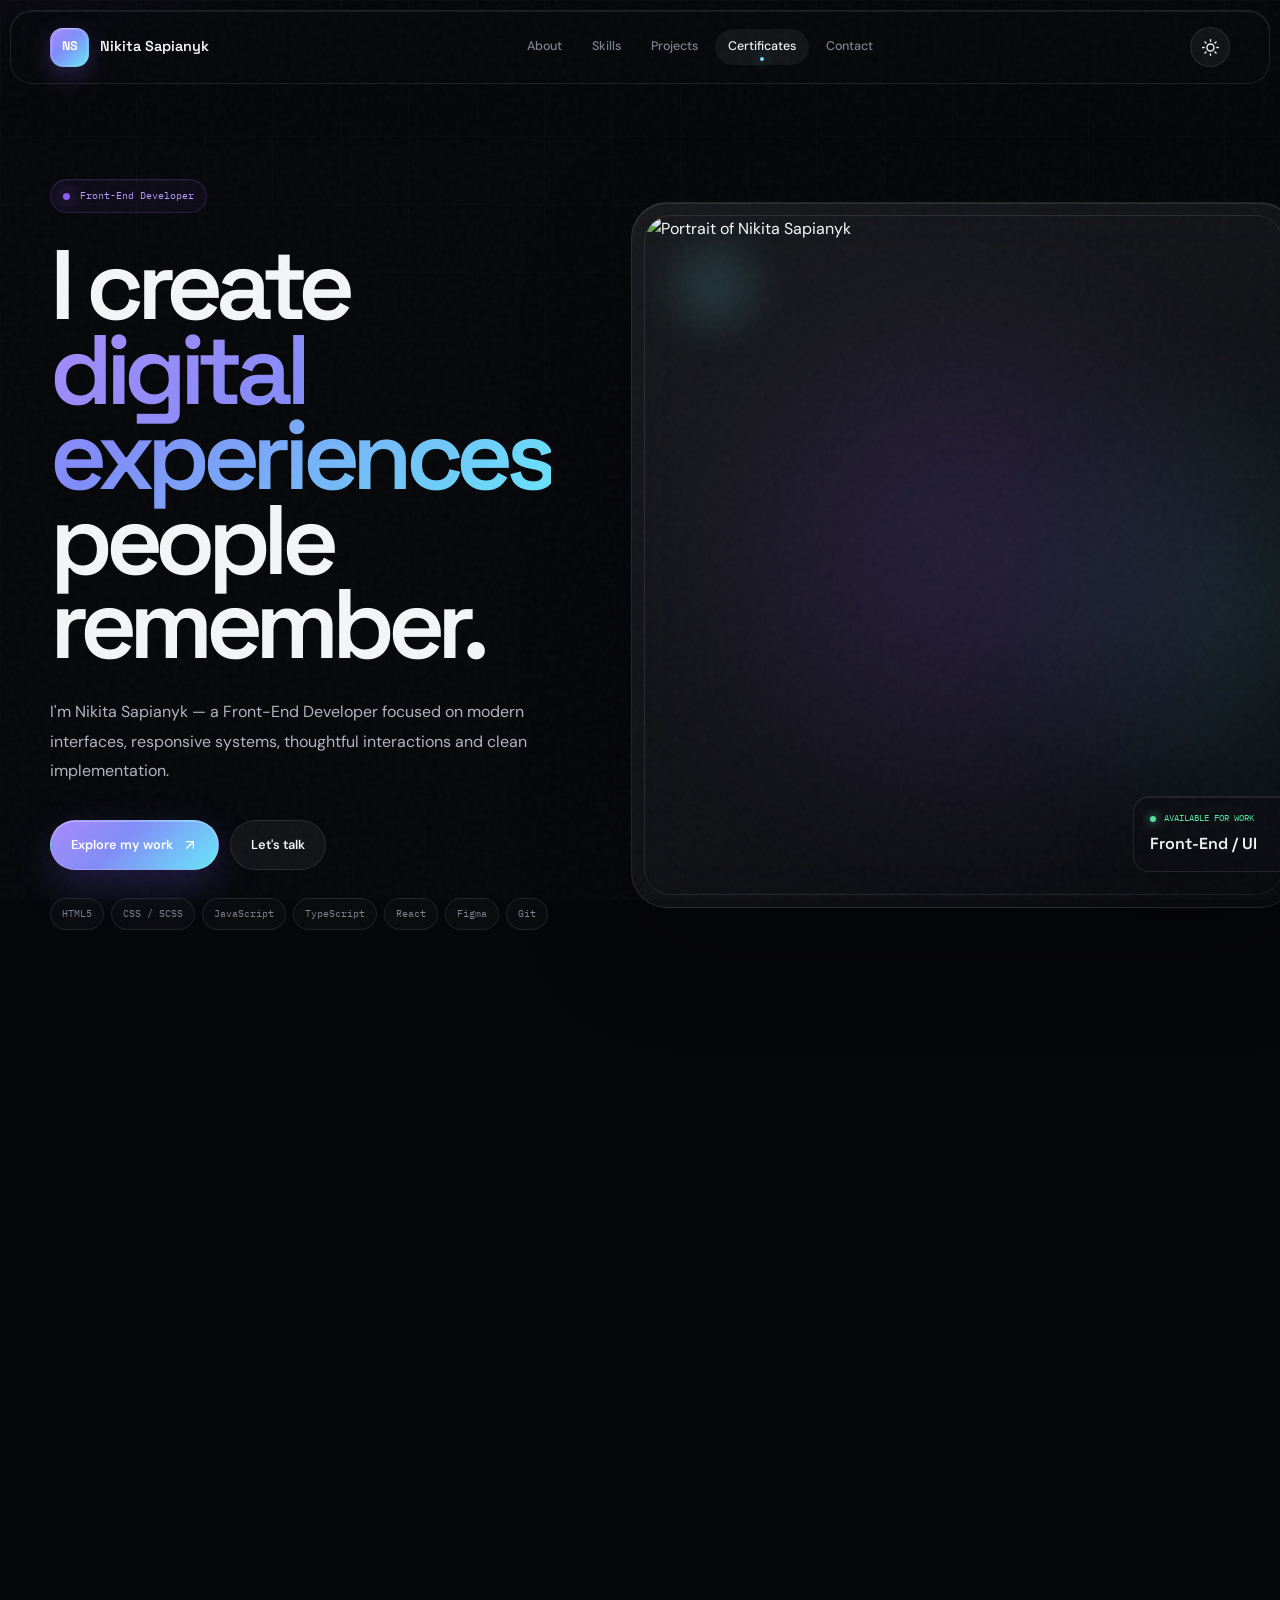
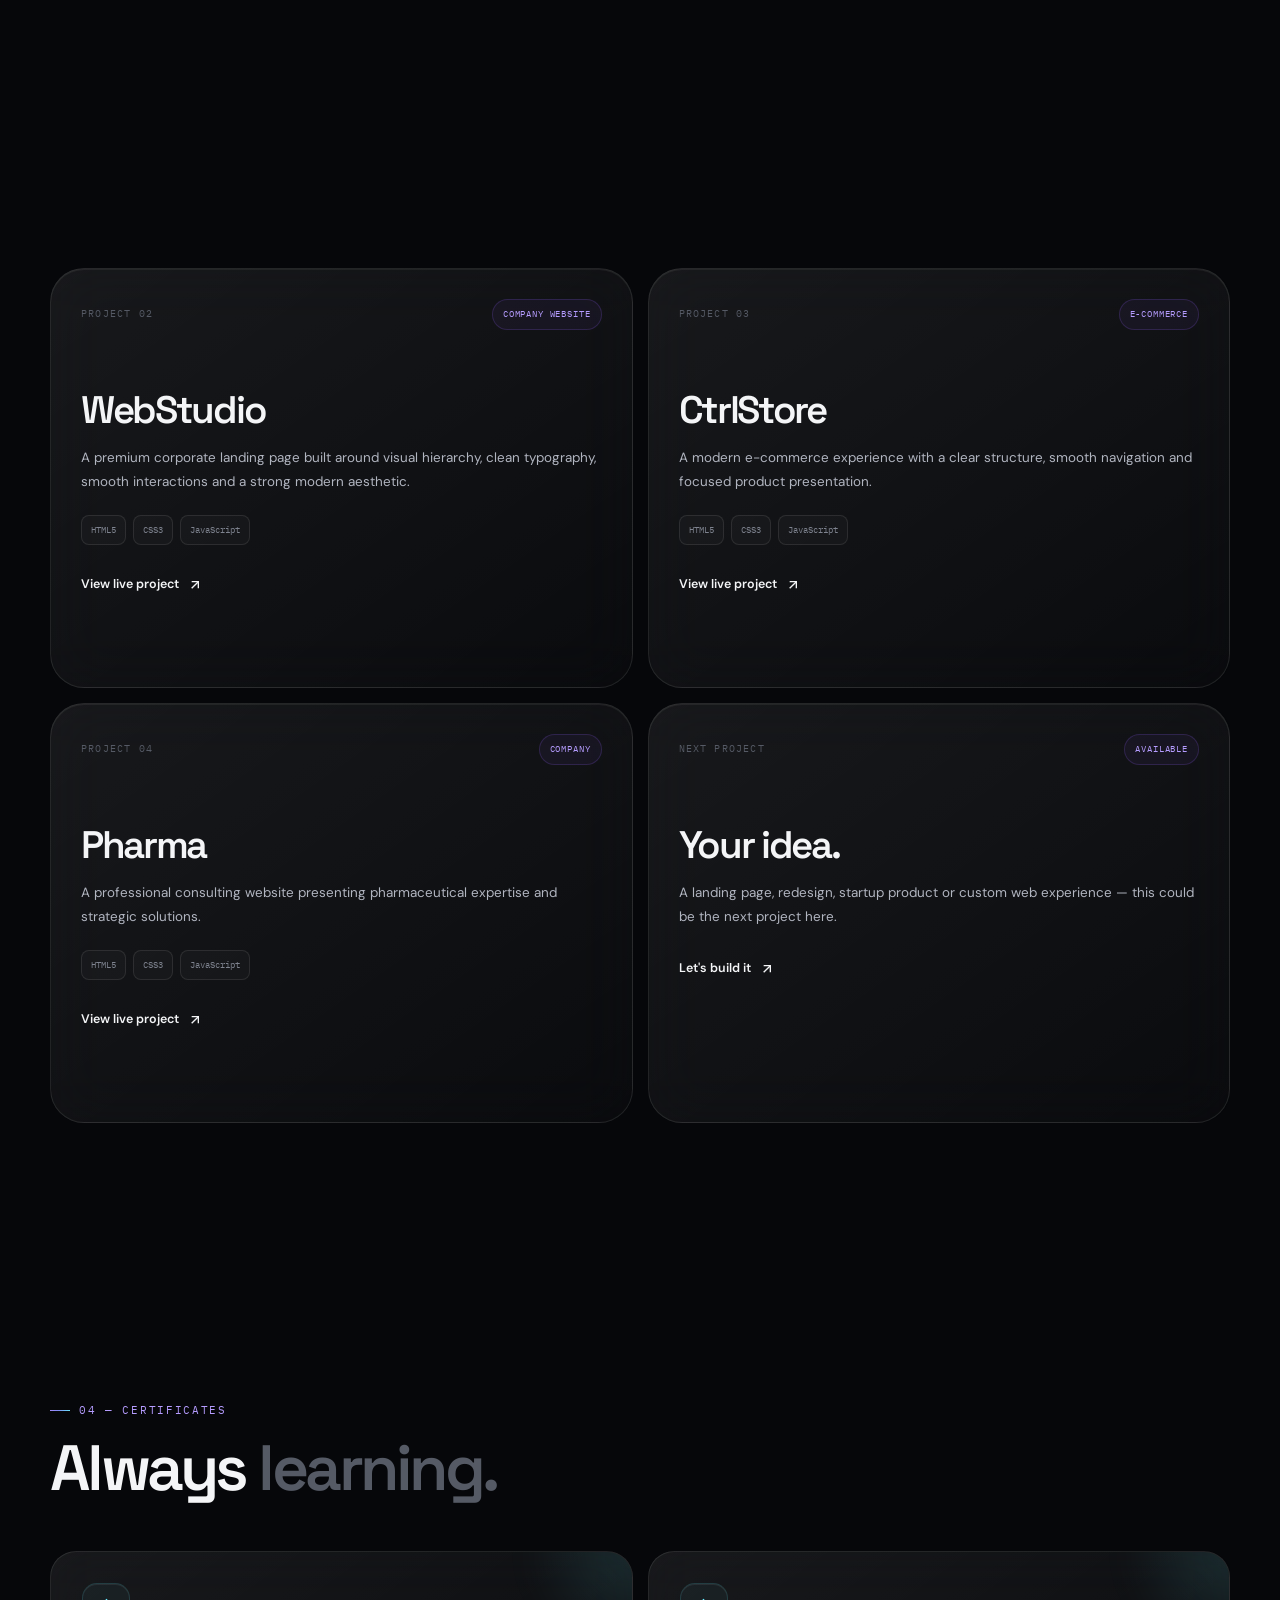
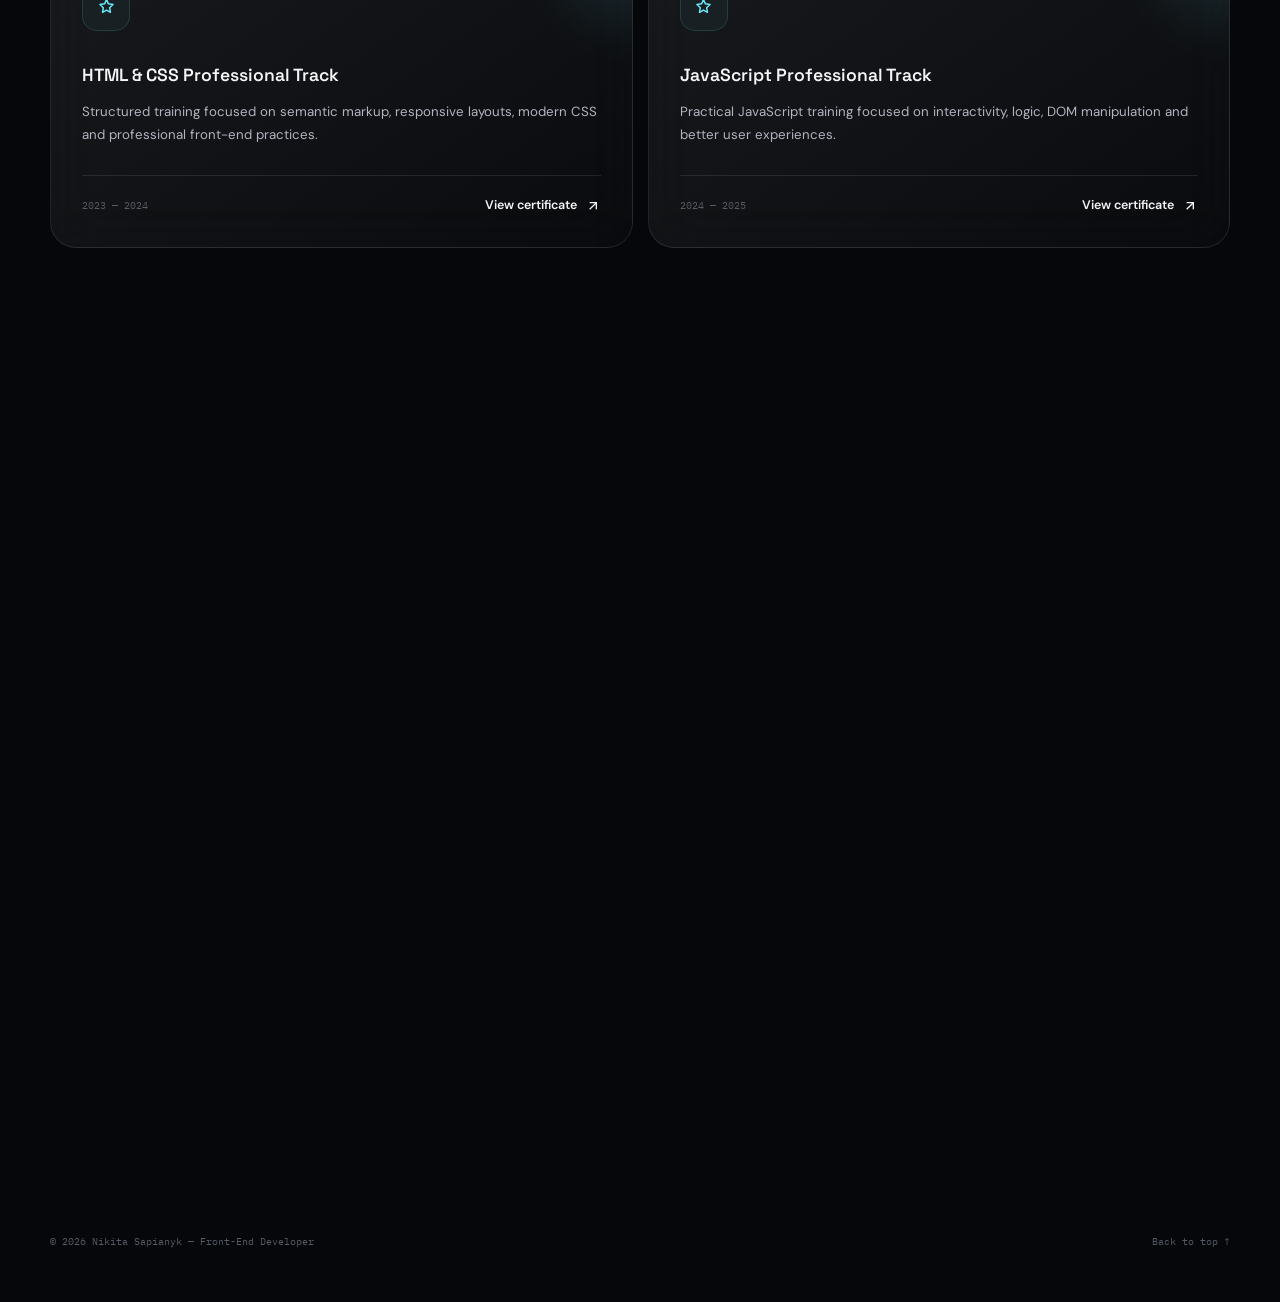
==== commit b856ebe7: "Enhance HTML for mobile and image performance Added viewport-fit property for better mobile support " ====
--- a/index.html
+++ b/index.html
@@ -3,7 +3,7 @@
 
 <head>
     <meta charset="UTF-8" />
-    <meta name="viewport" content="width=device-width, initial-scale=1.0" />
+    <meta name="viewport" content="width=device-width, initial-scale=1.0, viewport-fit=cover" />
     <meta name="description"
         content="Nikita Sapianyk — Front-End Developer creating modern, responsive and polished digital experiences." />
     <meta name="theme-color" content="#07080b" />
@@ -18,6 +18,9 @@
 
 <body>
 
+    <!-- top light rays background -->
+    <div class="rays" aria-hidden="true"></div>
+
     <!-- ========================================================
        HEADER
   ========================================================= -->
@@ -48,6 +51,7 @@
 
 
             <div class="nav-tools">
+
 
                 <button class="icon-btn" id="themeToggle" type="button" aria-label="Toggle theme">
                     <svg id="themeIcon" viewBox="0 0 24 24" fill="none" stroke="currentColor" stroke-width="2"
@@ -152,7 +156,7 @@
                 <div class="hero__visual reveal">
 
                     <img class="hero__photo" src="./photo.png" alt="Portrait of Nikita Sapianyk" width="640"
-                        height="680" />
+                        height="680" fetchpriority="high" decoding="async" />
 
 
                     <div class="photo-floating-card">
--- a/style.css
+++ b/style.css
@@ -0,0 +1,2455 @@
+:root {
+      --bg: #06070a;
+      --bg-soft: #0b0d12;
+
+      --glass: rgba(255, 255, 255, 0.052);
+      --glass-2: rgba(255, 255, 255, 0.075);
+      --glass-3: rgba(255, 255, 255, 0.10);
+
+      --border: rgba(255, 255, 255, 0.095);
+      --border-soft: rgba(255, 255, 255, 0.06);
+      --border-strong: rgba(255, 255, 255, 0.17);
+
+      --text: #f4f5f7;
+      --text-soft: #b1b5c0;
+      --text-muted: #7e838f;
+      --text-faint: #555a65;
+
+      --purple: #8b5cf6;
+      --purple-light: #b59cff;
+      --blue: #758cff;
+      --cyan: #67e8f9;
+      --green: #57e2a3;
+
+      --gradient:
+        linear-gradient(
+          135deg,
+          #a78bfa 0%,
+          #818cf8 42%,
+          #67e8f9 100%
+        );
+
+      --gradient-dark:
+        linear-gradient(
+          145deg,
+          rgba(255,255,255,.075),
+          rgba(255,255,255,.018)
+        );
+
+      --shadow:
+        0 35px 100px rgba(0,0,0,.38);
+
+      --shadow-small:
+        0 15px 50px rgba(0,0,0,.18);
+
+      --container: 1180px;
+      --header-height: 74px;
+
+      --radius-xl: 34px;
+      --radius-lg: 26px;
+      --radius-md: 20px;
+      --radius-sm: 14px;
+
+      --ease: cubic-bezier(.22, 1, .36, 1);
+    }
+
+    html[data-theme="light"] {
+      --bg: #eef0f5;
+      --bg-soft: #e7e9ef;
+
+      --glass: rgba(255,255,255,.48);
+      --glass-2: rgba(255,255,255,.63);
+      --glass-3: rgba(255,255,255,.78);
+
+      --border: rgba(15,18,25,.095);
+      --border-soft: rgba(15,18,25,.06);
+      --border-strong: rgba(15,18,25,.16);
+
+      --text: #111318;
+      --text-soft: #5d626c;
+      --text-muted: #7f848f;
+      --text-faint: #9da2ac;
+
+      --shadow:
+        0 30px 90px rgba(50,55,75,.13);
+
+      --shadow-small:
+        0 18px 50px rgba(50,55,75,.1);
+    }
+
+    /* =========================================================
+       RESET
+    ========================================================= */
+
+    *,
+    *::before,
+    *::after {
+      box-sizing: border-box;
+      margin: 0;
+      padding: 0;
+    }
+
+    html {
+      scroll-behavior: smooth;
+      scroll-padding-top: 110px;
+    }
+
+    body {
+      min-height: 100vh;
+      overflow-x: hidden;
+
+      font-family: "DM Sans", sans-serif;
+      color: var(--text);
+
+      background:
+        radial-gradient(
+          850px circle at 5% -5%,
+          rgba(139,92,246,.17),
+          transparent 42%
+        ),
+        radial-gradient(
+          700px circle at 98% 10%,
+          rgba(103,232,249,.085),
+          transparent 38%
+        ),
+        radial-gradient(
+          650px circle at 50% 105%,
+          rgba(117,140,255,.08),
+          transparent 40%
+        ),
+        var(--bg);
+
+      line-height: 1.6;
+      -webkit-font-smoothing: antialiased;
+
+      transition:
+        background .5s ease,
+        color .5s ease;
+    }
+
+    body::before {
+      content: "";
+
+      position: fixed;
+      inset: 0;
+
+      z-index: 9999;
+      pointer-events: none;
+
+      opacity: .035;
+
+      background-image:
+        url("data:image/svg+xml,%3Csvg viewBox='0 0 180 180' xmlns='http://www.w3.org/2000/svg'%3E%3Cfilter id='noise'%3E%3CfeTurbulence type='fractalNoise' baseFrequency='.85' numOctaves='4' stitchTiles='stitch'/%3E%3C/filter%3E%3Crect width='100%25' height='100%25' filter='url(%23noise)'/%3E%3C/svg%3E");
+    }
+
+    body::after {
+      content: "";
+
+      position: fixed;
+      inset: 0;
+
+      z-index: -1;
+      pointer-events: none;
+
+      background-image:
+        linear-gradient(
+          rgba(255,255,255,.018) 1px,
+          transparent 1px
+        ),
+        linear-gradient(
+          90deg,
+          rgba(255,255,255,.018) 1px,
+          transparent 1px
+        );
+
+      background-size: 68px 68px;
+
+      mask-image:
+        linear-gradient(
+          to bottom,
+          black,
+          transparent 85%
+        );
+    }
+
+    html[data-theme="light"] body::after {
+      background-image:
+        linear-gradient(
+          rgba(0,0,0,.018) 1px,
+          transparent 1px
+        ),
+        linear-gradient(
+          90deg,
+          rgba(0,0,0,.018) 1px,
+          transparent 1px
+        );
+    }
+
+    ::selection {
+      color: #050507;
+      background: var(--cyan);
+    }
+
+    a {
+      color: inherit;
+      text-decoration: none;
+    }
+
+    img {
+      display: block;
+      max-width: 100%;
+    }
+
+    button {
+      border: 0;
+      background: none;
+      color: inherit;
+      font: inherit;
+      cursor: pointer;
+    }
+
+    /* =========================================================
+       UTILITIES
+    ========================================================= */
+
+    .container {
+      width: min(calc(100% - 44px), var(--container));
+      margin-inline: auto;
+    }
+
+    .section {
+      padding: 135px 0;
+    }
+
+    .mono {
+      font-family: "IBM Plex Mono", monospace;
+    }
+
+    .gradient-text {
+      color: transparent;
+
+      background: var(--gradient);
+      background-clip: text;
+      -webkit-background-clip: text;
+      -webkit-text-fill-color: transparent;
+    }
+
+    .section-heading {
+      display: flex;
+      justify-content: space-between;
+      align-items: flex-end;
+
+      gap: 30px;
+      margin-bottom: 52px;
+    }
+
+    .section-label {
+      display: inline-flex;
+      align-items: center;
+      gap: 9px;
+
+      color: var(--purple-light);
+
+      font-family: "IBM Plex Mono", monospace;
+      font-size: .66rem;
+
+      letter-spacing: .16em;
+      text-transform: uppercase;
+    }
+
+    .section-label::before {
+      content: "";
+
+      width: 20px;
+      height: 1px;
+
+      background: var(--gradient);
+    }
+
+    .section-title {
+      max-width: 850px;
+
+      margin-top: 18px;
+
+      font-family: "Space Grotesk", sans-serif;
+
+      font-size: clamp(
+        2.4rem,
+        5vw,
+        4.2rem
+      );
+
+      line-height: .98;
+
+      font-weight: 600;
+
+      letter-spacing: -.055em;
+    }
+
+    .section-title span {
+      color: var(--text-faint);
+    }
+
+    /* =========================================================
+       HEADER
+    ========================================================= */
+
+    .site-header {
+      position: sticky;
+      top: 10px;
+      z-index: 1000;
+
+      height: var(--header-height);
+
+      margin: 0 10px;
+
+      border: 1px solid var(--border);
+      border-radius: 22px;
+
+      background:
+        rgba(7,8,11,.64);
+
+      backdrop-filter:
+        blur(28px)
+        saturate(150%);
+
+      -webkit-backdrop-filter:
+        blur(28px)
+        saturate(150%);
+
+      box-shadow:
+        var(--shadow-small),
+        inset 0 1px rgba(255,255,255,.07);
+    }
+
+    html[data-theme="light"] .site-header {
+      background: rgba(255,255,255,.55);
+    }
+
+    .site-nav {
+      height: 100%;
+
+      display: flex;
+      align-items: center;
+      justify-content: space-between;
+
+      gap: 20px;
+    }
+
+    .logo {
+      display: inline-flex;
+      align-items: center;
+      gap: 11px;
+
+      flex-shrink: 0;
+
+      font-family: "Space Grotesk", sans-serif;
+      font-size: .9rem;
+      font-weight: 600;
+    }
+
+    .logo__mark {
+      position: relative;
+
+      width: 39px;
+      height: 39px;
+
+      display: grid;
+      place-items: center;
+
+      border-radius: 13px;
+
+      color: white;
+
+      font-size: .78rem;
+      font-weight: 700;
+
+      background: var(--gradient);
+
+      box-shadow:
+        0 8px 25px rgba(139,92,246,.28),
+        inset 0 1px rgba(255,255,255,.4);
+
+      overflow: hidden;
+    }
+
+    .logo__mark::after {
+      content: "";
+
+      position: absolute;
+      inset: 1px;
+
+      border: 1px solid rgba(255,255,255,.18);
+      border-radius: inherit;
+    }
+
+    .nav-menu {
+      display: flex;
+      align-items: center;
+      gap: 4px;
+    }
+
+    .nav-menu a {
+      position: relative;
+
+      padding: 8px 13px;
+
+      border-radius: 999px;
+
+      color: var(--text-muted);
+
+      font-size: .78rem;
+      font-weight: 500;
+
+      transition:
+        color .3s ease,
+        background .3s ease;
+    }
+
+    .nav-menu a:hover,
+    .nav-menu a.is-active {
+      color: var(--text);
+      background: var(--glass);
+    }
+
+    .nav-menu a.is-active::after {
+      content: "";
+
+      position: absolute;
+
+      width: 4px;
+      height: 4px;
+
+      left: 50%;
+      bottom: 4px;
+
+      border-radius: 50%;
+
+      background: var(--cyan);
+
+      box-shadow:
+        0 0 14px var(--cyan);
+
+      transform: translateX(-50%);
+    }
+
+    .nav-tools {
+      display: flex;
+      gap: 7px;
+    }
+
+    .icon-btn {
+      display: grid;
+      place-items: center;
+
+      width: 40px;
+      height: 40px;
+
+      border: 1px solid var(--border);
+      border-radius: 50%;
+
+      background: var(--glass);
+
+      backdrop-filter: blur(18px);
+
+      transition:
+        transform .4s var(--ease),
+        background .3s ease,
+        border-color .3s ease;
+    }
+
+    .icon-btn:hover {
+      transform: translateY(-2px);
+
+      background: var(--glass-2);
+      border-color: var(--border-strong);
+    }
+
+    .icon-btn svg {
+      width: 17px;
+      height: 17px;
+    }
+
+    .menu-toggle {
+      display: none;
+    }
+
+    /* =========================================================
+       HERO
+    ========================================================= */
+
+    .hero {
+      padding: 105px 0 80px;
+    }
+
+    .hero__grid {
+      display: grid;
+
+      grid-template-columns:
+        1.08fr
+        .92fr;
+
+      align-items: center;
+
+      gap: 80px;
+    }
+
+    .hero__content {
+      position: relative;
+      z-index: 2;
+    }
+
+    .hero__eyebrow {
+      display: inline-flex;
+      align-items: center;
+      gap: 10px;
+
+      padding: 8px 12px;
+
+      border: 1px solid rgba(139,92,246,.2);
+      border-radius: 999px;
+
+      color: var(--purple-light);
+
+      font-family: "IBM Plex Mono", monospace;
+      font-size: .64rem;
+
+      background:
+        rgba(139,92,246,.055);
+
+      box-shadow:
+        inset 0 1px rgba(255,255,255,.04);
+    }
+
+    .hero__eyebrow::before {
+      content: "";
+
+      width: 7px;
+      height: 7px;
+
+      border-radius: 50%;
+
+      background: var(--purple);
+
+      box-shadow:
+        0 0 15px var(--purple);
+    }
+
+    .hero__title {
+      max-width: 840px;
+
+      margin-top: 30px;
+
+      font-family: "Space Grotesk", sans-serif;
+
+      font-size:
+        clamp(
+          3.6rem,
+          7.7vw,
+          7.5rem
+        );
+
+      line-height: .86;
+
+      font-weight: 600;
+
+      letter-spacing: -.075em;
+    }
+
+    .hero__title em {
+      font-style: normal;
+
+      color: transparent;
+
+      background: var(--gradient);
+      background-clip: text;
+      -webkit-background-clip: text;
+      -webkit-text-fill-color: transparent;
+    }
+
+    .hero__desc {
+      max-width: 610px;
+
+      margin-top: 30px;
+
+      color: var(--text-soft);
+
+      font-size: 1rem;
+      line-height: 1.85;
+    }
+
+    .hero__actions {
+      display: flex;
+      flex-wrap: wrap;
+
+      gap: 11px;
+
+      margin-top: 34px;
+    }
+
+    .btn {
+      display: inline-flex;
+      align-items: center;
+      justify-content: center;
+      gap: 9px;
+
+      min-height: 50px;
+
+      padding: 0 20px;
+
+      border-radius: 999px;
+
+      font-size: .8rem;
+      font-weight: 600;
+
+      transition:
+        transform .45s var(--ease),
+        box-shadow .4s ease,
+        border-color .3s ease,
+        background .3s ease;
+    }
+
+    .btn:hover {
+      transform: translateY(-3px);
+    }
+
+    .btn svg {
+      width: 16px;
+      height: 16px;
+    }
+
+    .btn--primary {
+      position: relative;
+
+      color: white;
+
+      border: 1px solid rgba(255,255,255,.17);
+
+      background: var(--gradient);
+
+      box-shadow:
+        0 15px 40px rgba(118,92,246,.24),
+        inset 0 1px rgba(255,255,255,.3);
+
+      overflow: hidden;
+    }
+
+    .btn--primary::after {
+      content: "";
+
+      position: absolute;
+      inset: 0;
+
+      background:
+        linear-gradient(
+          110deg,
+          transparent 25%,
+          rgba(255,255,255,.35),
+          transparent 75%
+        );
+
+      transform: translateX(-120%);
+
+      transition:
+        transform .75s var(--ease);
+    }
+
+    .btn--primary:hover::after {
+      transform: translateX(120%);
+    }
+
+    .btn--ghost {
+      border: 1px solid var(--border);
+
+      background:
+        var(--glass);
+
+      backdrop-filter:
+        blur(20px);
+    }
+
+    .btn--ghost:hover {
+      border-color: var(--border-strong);
+
+      background:
+        var(--glass-2);
+    }
+
+    .hero__tags {
+      display: flex;
+      flex-wrap: wrap;
+
+      gap: 7px;
+
+      margin-top: 28px;
+    }
+
+    .tag {
+      padding: 7px 11px;
+
+      border: 1px solid var(--border);
+      border-radius: 999px;
+
+      color: var(--text-muted);
+
+      font-family: "IBM Plex Mono", monospace;
+      font-size: .63rem;
+
+      background:
+        rgba(255,255,255,.023);
+
+      backdrop-filter:
+        blur(12px);
+
+      transition:
+        transform .3s ease,
+        color .3s ease,
+        border-color .3s ease;
+    }
+
+    .tag:hover {
+      color: var(--text);
+
+      border-color:
+        var(--border-strong);
+
+      transform: translateY(-2px);
+    }
+
+    /* =========================================================
+       HERO IMAGE
+    ========================================================= */
+
+    .hero__visual {
+      position: relative;
+
+      padding: 12px;
+
+      border: 1px solid var(--border);
+      border-radius: 36px;
+
+      background: var(--gradient-dark);
+
+      backdrop-filter:
+        blur(30px)
+        saturate(130%);
+
+      box-shadow:
+        var(--shadow),
+        inset 0 1px rgba(255,255,255,.09);
+
+      transform: rotate(1.8deg);
+
+      transition:
+        transform .7s var(--ease);
+    }
+
+    .hero__visual:hover {
+      transform:
+        rotate(0deg)
+        translateY(-8px);
+    }
+
+    .hero__visual::before {
+      content: "";
+
+      position: absolute;
+
+      inset: -18%;
+
+      z-index: -1;
+
+      background:
+        radial-gradient(
+          circle,
+          rgba(139,92,246,.28),
+          transparent 48%
+        );
+
+      filter: blur(50px);
+
+      opacity: .65;
+    }
+
+    .hero__visual::after {
+      content: "";
+
+      position: absolute;
+
+      top: 18px;
+      left: 18px;
+
+      width: 130px;
+      height: 130px;
+
+      border-radius: 50%;
+
+      background:
+        radial-gradient(
+          circle,
+          rgba(103,232,249,.17),
+          transparent 70%
+        );
+
+      filter: blur(14px);
+    }
+
+    .hero__photo {
+      width: 100%;
+
+      aspect-ratio: .94;
+
+      object-fit: cover;
+
+      border-radius: 27px;
+
+      border: 1px solid rgba(255,255,255,.09);
+
+      filter:
+        saturate(.86)
+        contrast(1.04);
+
+      transition:
+        transform .9s var(--ease),
+        filter .5s ease;
+    }
+
+    .hero__visual:hover .hero__photo {
+      transform: scale(1.025);
+
+      filter:
+        saturate(1)
+        contrast(1.05);
+    }
+
+    .photo-floating-card {
+      position: absolute;
+
+      right: -18px;
+      bottom: 35px;
+
+      z-index: 5;
+
+      min-width: 180px;
+
+      padding: 14px 16px;
+
+      border: 1px solid var(--border);
+      border-radius: 16px;
+
+      background:
+        rgba(10,11,15,.62);
+
+      backdrop-filter:
+        blur(24px);
+
+      box-shadow:
+        0 20px 55px rgba(0,0,0,.25),
+        inset 0 1px rgba(255,255,255,.08);
+
+      animation:
+        floating 4s ease-in-out infinite;
+    }
+
+    html[data-theme="light"] .photo-floating-card {
+      background:
+        rgba(255,255,255,.72);
+    }
+
+    .photo-floating-top {
+      display: flex;
+      align-items: center;
+      gap: 8px;
+
+      color: var(--green);
+
+      font-family: "IBM Plex Mono", monospace;
+      font-size: .57rem;
+
+      text-transform: uppercase;
+    }
+
+    .photo-floating-top::before {
+      content: "";
+
+      width: 6px;
+      height: 6px;
+
+      border-radius: 50%;
+
+      background: var(--green);
+
+      box-shadow:
+        0 0 10px var(--green);
+    }
+
+    .photo-floating-value {
+      margin-top: 5px;
+
+      font-family: "Space Grotesk", sans-serif;
+
+      font-size: 1rem;
+      font-weight: 600;
+    }
+
+    @keyframes floating {
+      0%, 100% {
+        transform: translateY(0);
+      }
+
+      50% {
+        transform: translateY(-9px);
+      }
+    }
+
+    /* =========================================================
+       ABOUT
+    ========================================================= */
+
+    .about-grid {
+      display: grid;
+
+      grid-template-columns:
+        1fr
+        1fr;
+
+      gap: 80px;
+
+      align-items: start;
+    }
+
+    .about-text {
+      color: var(--text-soft);
+
+      font-size: 1.08rem;
+      line-height: 1.95;
+    }
+
+    .about-text strong {
+      color: var(--text);
+    }
+
+    .about-note {
+      margin-top: 28px;
+
+      padding: 20px 22px;
+
+      border-left:
+        2px solid var(--purple);
+
+      color: var(--text-soft);
+
+      font-size: .88rem;
+
+      line-height: 1.7;
+
+      background:
+        linear-gradient(
+          90deg,
+          rgba(139,92,246,.08),
+          transparent
+        );
+    }
+
+    .stats-grid {
+      display: grid;
+
+      grid-template-columns:
+        repeat(2, 1fr);
+
+      gap: 14px;
+    }
+
+    .stat-card {
+      position: relative;
+
+      min-height: 190px;
+
+      padding: 25px;
+
+      border-radius: var(--radius-lg);
+
+      border: 1px solid var(--border);
+
+      background: var(--gradient-dark);
+
+      backdrop-filter:
+        blur(26px);
+
+      overflow: hidden;
+
+      box-shadow:
+        inset 0 1px rgba(255,255,255,.06);
+
+      transition:
+        transform .5s var(--ease),
+        border-color .35s ease,
+        background .35s ease;
+    }
+
+    .stat-card::before {
+      content: "";
+
+      position: absolute;
+
+      width: 180px;
+      height: 180px;
+
+      right: -90px;
+      bottom: -90px;
+
+      border-radius: 50%;
+
+      background:
+        radial-gradient(
+          circle,
+          rgba(139,92,246,.2),
+          transparent 68%
+        );
+
+      filter: blur(15px);
+    }
+
+    .stat-card:hover {
+      transform: translateY(-7px);
+
+      border-color:
+        rgba(139,92,246,.27);
+
+      background:
+        linear-gradient(
+          145deg,
+          rgba(255,255,255,.09),
+          rgba(255,255,255,.025)
+        );
+    }
+
+    .stat-card__num {
+      position: relative;
+      z-index: 2;
+
+      font-family: "Space Grotesk", sans-serif;
+
+      font-size: 3.3rem;
+
+      line-height: 1;
+
+      font-weight: 600;
+
+      letter-spacing: -.065em;
+
+      background: var(--gradient);
+
+      color: transparent;
+
+      background-clip: text;
+      -webkit-background-clip: text;
+
+      -webkit-text-fill-color: transparent;
+    }
+
+    .stat-card__label {
+      position: absolute;
+
+      left: 25px;
+      right: 25px;
+      bottom: 23px;
+
+      color: var(--text-muted);
+
+      font-size: .76rem;
+
+      line-height: 1.5;
+    }
+
+    /* =========================================================
+       SKILLS
+    ========================================================= */
+
+    .skills-grid {
+      display: grid;
+
+      grid-template-columns:
+        repeat(3, 1fr);
+
+      gap: 15px;
+    }
+
+    .skill-item {
+      position: relative;
+
+      min-height: 335px;
+
+      padding: 31px;
+
+      border-radius: var(--radius-lg);
+
+      border: 1px solid var(--border);
+
+      background: var(--gradient-dark);
+
+      backdrop-filter:
+        blur(28px);
+
+      overflow: hidden;
+
+      transition:
+        transform .55s var(--ease),
+        border-color .35s ease,
+        background .35s ease;
+    }
+
+    .skill-item::before {
+      content: "";
+
+      position: absolute;
+
+      width: 260px;
+      height: 260px;
+
+      top: -150px;
+      right: -120px;
+
+      border-radius: 50%;
+
+      background:
+        radial-gradient(
+          circle,
+          rgba(139,92,246,.18),
+          transparent 70%
+        );
+
+      filter: blur(15px);
+    }
+
+    .skill-item:hover {
+      transform: translateY(-8px);
+
+      border-color:
+        rgba(139,92,246,.3);
+
+      background:
+        linear-gradient(
+          145deg,
+          rgba(255,255,255,.09),
+          rgba(255,255,255,.022)
+        );
+    }
+
+    .skill-item__head {
+      position: relative;
+      z-index: 2;
+
+      display: flex;
+      justify-content: space-between;
+      align-items: center;
+
+      gap: 15px;
+    }
+
+    .skill-item__head h3 {
+      font-family: "Space Grotesk", sans-serif;
+
+      font-size: 1.1rem;
+      font-weight: 600;
+    }
+
+    .skill-item__level {
+      color: var(--cyan);
+
+      font-family: "IBM Plex Mono", monospace;
+
+      font-size: .6rem;
+
+      letter-spacing: .1em;
+
+      text-transform: uppercase;
+    }
+
+    .skill-item__desc {
+      position: relative;
+      z-index: 2;
+
+      margin-top: 15px;
+
+      color: var(--text-soft);
+
+      font-size: .82rem;
+
+      line-height: 1.8;
+    }
+
+    .skill-item__bar {
+      position: relative;
+      z-index: 2;
+
+      height: 3px;
+
+      margin-top: 28px;
+
+      border-radius: 999px;
+
+      background:
+        rgba(255,255,255,.06);
+
+      overflow: hidden;
+    }
+
+    .skill-item__bar span {
+      display: block;
+
+      width: var(--pct);
+      height: 100%;
+
+      border-radius: inherit;
+
+      background: var(--gradient);
+
+      box-shadow:
+        0 0 18px rgba(139,92,246,.4);
+
+      transform-origin: left;
+
+      animation:
+        skillGrow 1.3s var(--ease) both;
+    }
+
+    @keyframes skillGrow {
+      from {
+        transform: scaleX(0);
+      }
+
+      to {
+        transform: scaleX(1);
+      }
+    }
+
+    .skill-item__tags {
+      position: relative;
+      z-index: 2;
+
+      display: flex;
+      flex-wrap: wrap;
+
+      gap: 7px;
+
+      margin-top: 20px;
+    }
+
+    /* =========================================================
+       PROJECTS
+    ========================================================= */
+
+    .projects-grid {
+      display: grid;
+
+      grid-template-columns:
+        repeat(2, 1fr);
+
+      gap: 15px;
+    }
+
+    .project {
+      position: relative;
+
+      display: flex;
+      flex-direction: column;
+
+      min-height: 420px;
+
+      padding: 30px;
+
+      border-radius: var(--radius-xl);
+
+      border: 1px solid var(--border);
+
+      background: var(--gradient-dark);
+
+      backdrop-filter:
+        blur(30px);
+
+      overflow: hidden;
+
+      box-shadow:
+        inset 0 1px rgba(255,255,255,.06);
+
+      transition:
+        transform .55s var(--ease),
+        border-color .4s ease,
+        box-shadow .5s ease;
+    }
+
+    .project::before {
+      content: "";
+
+      position: absolute;
+
+      width: 340px;
+      height: 340px;
+
+      top: -170px;
+      right: -170px;
+
+      border-radius: 50%;
+
+      background:
+        radial-gradient(
+          circle,
+          rgba(139,92,246,.19),
+          transparent 68%
+        );
+
+      filter: blur(20px);
+
+      opacity: 0;
+
+      transition:
+        opacity .5s ease;
+    }
+
+    .project:hover {
+      transform: translateY(-8px);
+
+      border-color:
+        rgba(139,92,246,.3);
+
+      box-shadow:
+        var(--shadow),
+        inset 0 1px rgba(255,255,255,.08);
+    }
+
+    .project:hover::before {
+      opacity: 1;
+    }
+
+    .project--featured {
+      grid-column: 1 / -1;
+
+      min-height: 500px;
+
+      display: grid;
+
+      grid-template-columns:
+        1fr
+        .56fr;
+
+      gap: 45px;
+
+      background:
+        radial-gradient(
+          circle at 87% 10%,
+          rgba(103,232,249,.10),
+          transparent 27%
+        ),
+        radial-gradient(
+          circle at 12% 90%,
+          rgba(139,92,246,.13),
+          transparent 34%
+        ),
+        var(--gradient-dark);
+    }
+
+    .project__content {
+      position: relative;
+      z-index: 2;
+
+      display: flex;
+      flex-direction: column;
+    }
+
+    .project__top {
+      display: flex;
+
+      justify-content: space-between;
+      align-items: center;
+
+      gap: 15px;
+    }
+
+    .project__num {
+      color: var(--text-faint);
+
+      font-family: "IBM Plex Mono", monospace;
+
+      font-size: .62rem;
+
+      letter-spacing: .12em;
+    }
+
+    .project__type {
+      padding: 7px 10px;
+
+      border: 1px solid rgba(139,92,246,.2);
+
+      border-radius: 999px;
+
+      color: var(--purple-light);
+
+      font-family: "IBM Plex Mono", monospace;
+
+      font-size: .58rem;
+
+      letter-spacing: .09em;
+
+      background:
+        rgba(139,92,246,.055);
+    }
+
+    .project__title {
+      margin-top: 70px;
+
+      font-family: "Space Grotesk", sans-serif;
+
+      font-size:
+        clamp(
+          2.1rem,
+          4.2vw,
+          4.5rem
+        );
+
+      line-height: .95;
+
+      letter-spacing: -.06em;
+
+      font-weight: 600;
+    }
+
+    .project:not(.project--featured)
+    .project__title {
+      margin-top: 62px;
+
+      font-size:
+        clamp(
+          2rem,
+          3vw,
+          2.7rem
+        );
+    }
+
+    .project__desc {
+      max-width: 590px;
+
+      margin-top: 18px;
+
+      color: var(--text-soft);
+
+      font-size: .84rem;
+
+      line-height: 1.8;
+    }
+
+    .project__tags {
+      display: flex;
+      flex-wrap: wrap;
+
+      gap: 7px;
+
+      margin-top: 21px;
+    }
+
+    .project__tag {
+      padding: 6px 9px;
+
+      border: 1px solid var(--border);
+
+      border-radius: 8px;
+
+      color: var(--text-muted);
+
+      font-family: "IBM Plex Mono", monospace;
+
+      font-size: .59rem;
+
+      background:
+        rgba(255,255,255,.022);
+    }
+
+    .project__footer {
+      display: flex;
+
+      align-items: center;
+      justify-content: space-between;
+
+      gap: 15px;
+
+      margin-top: auto;
+      padding-top: 30px;
+    }
+
+    .project__link {
+      display: inline-flex;
+
+      align-items: center;
+
+      gap: 8px;
+
+      color: var(--text);
+
+      font-size: .78rem;
+
+      font-weight: 600;
+
+      transition:
+        gap .35s var(--ease),
+        color .3s ease;
+    }
+
+    .project__link:hover {
+      gap: 13px;
+      color: var(--cyan);
+    }
+
+    .project__link svg {
+      width: 16px;
+      height: 16px;
+    }
+
+    /* Featured visual */
+
+    .project__visual {
+      display: grid;
+      place-items: center;
+
+      position: relative;
+    }
+
+    .orbit {
+      position: relative;
+
+      width: min(310px, 90%);
+
+      aspect-ratio: 1;
+
+      border:
+        1px solid rgba(255,255,255,.08);
+
+      border-radius: 50%;
+
+      background:
+        radial-gradient(
+          circle,
+          rgba(139,92,246,.12),
+          transparent 55%
+        );
+    }
+
+    .orbit::before,
+    .orbit::after {
+      content: "";
+
+      position: absolute;
+
+      border:
+        1px solid rgba(255,255,255,.055);
+
+      border-radius: 50%;
+    }
+
+    .orbit::before {
+      inset: 14%;
+    }
+
+    .orbit::after {
+      inset: 28%;
+    }
+
+    .orbit-center {
+      position: absolute;
+
+      top: 50%;
+      left: 50%;
+
+      width: 92px;
+      height: 92px;
+
+      display: grid;
+      place-items: center;
+
+      border:
+        1px solid rgba(255,255,255,.11);
+
+      border-radius: 50%;
+
+      color: var(--text);
+
+      font-family: "IBM Plex Mono", monospace;
+
+      font-size: .59rem;
+
+      text-align: center;
+
+      background:
+        rgba(255,255,255,.045);
+
+      backdrop-filter: blur(20px);
+
+      transform:
+        translate(-50%, -50%);
+    }
+
+    .orbit-dot {
+      position: absolute;
+
+      top: 50%;
+      left: 50%;
+
+      width: 11px;
+      height: 11px;
+
+      border-radius: 50%;
+
+      background: var(--gradient);
+
+      box-shadow:
+        0 0 28px rgba(139,92,246,.8),
+        0 0 70px rgba(103,232,249,.25);
+
+      animation:
+        orbitSpin 7s linear infinite;
+    }
+
+    @keyframes orbitSpin {
+      from {
+        transform:
+          rotate(0deg)
+          translateX(145px)
+          rotate(0deg);
+      }
+
+      to {
+        transform:
+          rotate(360deg)
+          translateX(145px)
+          rotate(-360deg);
+      }
+    }
+
+    /* =========================================================
+       CERTIFICATES
+    ========================================================= */
+
+    .certs-grid {
+      display: grid;
+
+      grid-template-columns:
+        repeat(2, 1fr);
+
+      gap: 15px;
+    }
+
+    .cert {
+      position: relative;
+
+      padding: 31px;
+
+      border-radius: var(--radius-lg);
+
+      border: 1px solid var(--border);
+
+      background: var(--gradient-dark);
+
+      backdrop-filter:
+        blur(26px);
+
+      overflow: hidden;
+
+      transition:
+        transform .5s var(--ease),
+        border-color .35s ease;
+    }
+
+    .cert::before {
+      content: "";
+
+      position: absolute;
+
+      width: 220px;
+      height: 220px;
+
+      right: -110px;
+      top: -110px;
+
+      border-radius: 50%;
+
+      background:
+        radial-gradient(
+          circle,
+          rgba(103,232,249,.13),
+          transparent 70%
+        );
+
+      filter: blur(15px);
+    }
+
+    .cert:hover {
+      transform: translateY(-7px);
+
+      border-color:
+        rgba(103,232,249,.27);
+    }
+
+    .cert__icon {
+      position: relative;
+      z-index: 2;
+
+      display: grid;
+      place-items: center;
+
+      width: 48px;
+      height: 48px;
+
+      border:
+        1px solid rgba(103,232,249,.15);
+
+      border-radius: 15px;
+
+      color: var(--cyan);
+
+      background:
+        rgba(103,232,249,.045);
+
+      box-shadow:
+        inset 0 1px rgba(255,255,255,.07);
+    }
+
+    .cert__icon svg {
+      width: 21px;
+      height: 21px;
+    }
+
+    .cert__title {
+      position: relative;
+      z-index: 2;
+
+      margin-top: 30px;
+
+      font-family: "Space Grotesk", sans-serif;
+
+      font-size: 1.1rem;
+
+      font-weight: 600;
+    }
+
+    .cert__desc {
+      position: relative;
+      z-index: 2;
+
+      margin-top: 10px;
+
+      color: var(--text-soft);
+
+      font-size: .83rem;
+
+      line-height: 1.8;
+    }
+
+    .cert__footer {
+      position: relative;
+      z-index: 2;
+
+      display: flex;
+
+      align-items: center;
+      justify-content: space-between;
+
+      gap: 20px;
+
+      margin-top: 28px;
+      padding-top: 20px;
+
+      border-top:
+        1px solid var(--border);
+    }
+
+    .cert__date {
+      color: var(--text-faint);
+
+      font-family: "IBM Plex Mono", monospace;
+
+      font-size: .63rem;
+    }
+
+    /* =========================================================
+       CONTACT
+    ========================================================= */
+
+    .contact-wrap {
+      position: relative;
+
+      border:
+        1px solid var(--border);
+
+      border-radius:
+        38px;
+
+      overflow: hidden;
+
+      background:
+        radial-gradient(
+          circle at 16% 100%,
+          rgba(139,92,246,.15),
+          transparent 35%
+        ),
+        radial-gradient(
+          circle at 90% 5%,
+          rgba(103,232,249,.1),
+          transparent 31%
+        ),
+        var(--gradient-dark);
+
+      backdrop-filter:
+        blur(32px)
+        saturate(140%);
+
+      box-shadow:
+        var(--shadow),
+        inset 0 1px rgba(255,255,255,.08);
+    }
+
+    .contact-wrap::before {
+      content: "";
+
+      position: absolute;
+      inset: 0;
+
+      pointer-events: none;
+
+      background:
+        linear-gradient(
+          120deg,
+          rgba(255,255,255,.075),
+          transparent 28%
+        );
+    }
+
+    .contact-inner {
+      display: grid;
+
+      grid-template-columns:
+        1.16fr
+        .84fr;
+    }
+
+    .contact-main {
+      padding:
+        clamp(36px, 6vw, 72px);
+    }
+
+    .contact-main .section-title {
+      max-width: 740px;
+    }
+
+    .contact-main p {
+      max-width: 600px;
+
+      margin-top: 22px;
+
+      color: var(--text-soft);
+
+      font-size: .96rem;
+
+      line-height: 1.85;
+    }
+
+    .contact-actions {
+      display: flex;
+      flex-wrap: wrap;
+
+      gap: 11px;
+
+      margin-top: 32px;
+    }
+
+    .contact-sidebar {
+      display: grid;
+      align-content: center;
+
+      gap: 27px;
+
+      padding: 48px;
+
+      border-left:
+        1px solid var(--border);
+
+      background:
+        rgba(255,255,255,.017);
+
+      backdrop-filter:
+        blur(22px);
+    }
+
+    .contact-item__label {
+      color: var(--text-faint);
+
+      font-family: "IBM Plex Mono", monospace;
+
+      font-size: .61rem;
+
+      letter-spacing: .12em;
+
+      text-transform: uppercase;
+    }
+
+    .contact-item__value {
+      display: inline-block;
+
+      margin-top: 6px;
+
+      font-size: .88rem;
+      font-weight: 500;
+
+      transition:
+        color .3s ease;
+    }
+
+    .contact-item__value:hover {
+      color: var(--cyan);
+    }
+
+    .social-row {
+      display: flex;
+      flex-wrap: wrap;
+
+      gap: 7px;
+
+      margin-top: 11px;
+    }
+
+    .social-link {
+      display: inline-flex;
+
+      align-items: center;
+
+      gap: 8px;
+
+      padding: 9px 12px;
+
+      border:
+        1px solid var(--border);
+
+      border-radius: 999px;
+
+      color: var(--text-muted);
+
+      font-size: .67rem;
+
+      background:
+        rgba(255,255,255,.023);
+
+      transition:
+        color .3s ease,
+        border-color .3s ease,
+        transform .35s var(--ease);
+    }
+
+    .social-link:hover {
+      color: var(--text);
+
+      border-color:
+        var(--border-strong);
+
+      transform:
+        translateY(-2px);
+    }
+
+    .social-link svg {
+      width: 14px;
+      height: 14px;
+    }
+
+    /* =========================================================
+       FOOTER
+    ========================================================= */
+
+    .site-footer {
+      padding: 42px 0 52px;
+    }
+
+    .site-footer__inner {
+      display: flex;
+
+      align-items: center;
+      justify-content: space-between;
+
+      gap: 20px;
+
+      color: var(--text-faint);
+
+      font-family: "IBM Plex Mono", monospace;
+
+      font-size: .62rem;
+    }
+
+    .site-footer__back {
+      transition:
+        color .3s ease;
+    }
+
+    .site-footer__back:hover {
+      color: var(--cyan);
+    }
+
+    /* =========================================================
+       REVEAL
+    ========================================================= */
+
+    .reveal {
+      opacity: 0;
+
+      transform:
+        translateY(32px)
+        scale(.985);
+
+      transition:
+        opacity .85s var(--ease),
+        transform .85s var(--ease);
+    }
+
+    .reveal.is-visible {
+      opacity: 1;
+
+      transform:
+        translateY(0)
+        scale(1);
+    }
+
+    /* =========================================================
+       RESPONSIVE
+    ========================================================= */
+
+    @media (max-width: 1000px) {
+
+      .hero__grid {
+        grid-template-columns: 1fr;
+
+        gap: 65px;
+      }
+
+      .hero__visual {
+        max-width: 580px;
+
+        margin-inline: auto;
+      }
+
+      .about-grid {
+        grid-template-columns: 1fr;
+
+        gap: 55px;
+      }
+
+      .skills-grid {
+        grid-template-columns: 1fr;
+      }
+
+      .project--featured {
+        grid-template-columns: 1fr;
+      }
+
+      .project__visual {
+        display: none;
+      }
+
+      .contact-inner {
+        grid-template-columns: 1fr;
+      }
+
+      .contact-sidebar {
+        border-top:
+          1px solid var(--border);
+
+        border-left: 0;
+      }
+    }
+
+    @media (max-width: 760px) {
+
+      .container {
+        width:
+          min(
+            calc(100% - 30px),
+            var(--container)
+          );
+      }
+
+      .site-header {
+        top: 7px;
+
+        height: 67px;
+
+        margin-inline: 7px;
+      }
+
+      .nav-menu {
+        position: fixed;
+
+        inset:
+          81px
+          7px
+          7px;
+
+        display: flex;
+
+        flex-direction: column;
+        justify-content: center;
+
+        gap: 4px;
+
+        padding: 30px;
+
+        border:
+          1px solid var(--border);
+
+        border-radius: 27px;
+
+        background:
+          rgba(7,8,11,.88);
+
+        backdrop-filter:
+          blur(32px)
+          saturate(150%);
+
+        opacity: 0;
+        visibility: hidden;
+
+        transform:
+          translateY(-10px)
+          scale(.98);
+
+        transition:
+          opacity .4s ease,
+          visibility .4s ease,
+          transform .4s var(--ease);
+      }
+
+      html[data-theme="light"] .nav-menu {
+        background:
+          rgba(255,255,255,.88);
+      }
+
+      .nav-menu.is-open {
+        opacity: 1;
+
+        visibility: visible;
+
+        transform:
+          translateY(0)
+          scale(1);
+      }
+
+      .nav-menu a {
+        padding: 13px 26px;
+
+        font-family:
+          "Space Grotesk",
+          sans-serif;
+
+        font-size: 1.3rem;
+      }
+
+      .menu-toggle {
+        display: flex;
+
+        flex-direction: column;
+
+        gap: 4px;
+      }
+
+      .menu-toggle span {
+        width: 18px;
+        height: 2px;
+
+        border-radius: 999px;
+
+        background: var(--text);
+
+        transition:
+          transform .4s var(--ease),
+          opacity .25s ease;
+      }
+
+      .menu-toggle[aria-expanded="true"]
+      span:nth-child(1) {
+        transform:
+          translateY(6px)
+          rotate(45deg);
+      }
+
+      .menu-toggle[aria-expanded="true"]
+      span:nth-child(2) {
+        opacity: 0;
+      }
+
+      .menu-toggle[aria-expanded="true"]
+      span:nth-child(3) {
+        transform:
+          translateY(-6px)
+          rotate(-45deg);
+      }
+
+      .hero {
+        padding:
+          75px
+          0
+          70px;
+      }
+
+      .hero__title {
+        font-size:
+          clamp(
+            3.05rem,
+            15vw,
+            5.4rem
+          );
+      }
+
+      .hero__desc {
+        font-size: .92rem;
+      }
+
+      .stats-grid {
+        grid-template-columns: 1fr;
+      }
+
+      .projects-grid {
+        grid-template-columns: 1fr;
+      }
+
+      .project--featured {
+        grid-column: auto;
+      }
+
+      .certs-grid {
+        grid-template-columns: 1fr;
+      }
+
+      .section {
+        padding: 92px 0;
+      }
+
+      .section-heading {
+        display: block;
+      }
+    }
+
+    @media (max-width: 520px) {
+
+      .hero__visual {
+        transform: none;
+      }
+
+      .hero__visual:hover {
+        transform:
+          translateY(-5px);
+      }
+
+      .photo-floating-card {
+        right: 15px;
+        bottom: 20px;
+      }
+
+      .section-title {
+        font-size: 2.45rem;
+      }
+
+      .stat-card {
+        min-height: 160px;
+      }
+
+      .project {
+        min-height: 400px;
+      }
+
+      .project--featured {
+        min-height: 440px;
+      }
+
+      .contact-main {
+        padding: 34px 24px;
+      }
+
+      .contact-sidebar {
+        padding: 32px 24px;
+      }
+
+      .site-footer__inner {
+        flex-direction: column;
+        align-items: flex-start;
+      }
+    }
+
+    @media (prefers-reduced-motion: reduce) {
+
+      html {
+        scroll-behavior: auto;
+      }
+
+      *,
+      *::before,
+      *::after {
+        animation: none !important;
+        transition: none !important;
+      }
+
+      .reveal {
+        opacity: 1;
+        transform: none;
+      }
+    }
+
+    /* Weather visual */
+
+        .weather-visual {
+            position: relative;
+            width: min(340px, 92%);
+            aspect-ratio: 1;
+        }
+
+        .weather-visual::before {
+            content: "";
+            position: absolute;
+            inset: -10%;
+            background: radial-gradient(circle, rgba(139, 92, 246, .18), transparent 60%);
+            filter: blur(30px);
+        }
+
+        /* Sun */
+
+        .weather-sun {
+            position: absolute;
+            top: 6%;
+            right: 8%;
+            width: 48%;
+            aspect-ratio: 1;
+        }
+
+        .weather-sun__core {
+            position: absolute;
+            inset: 20%;
+            border-radius: 50%;
+            background: radial-gradient(circle at 35% 30%, rgb(78 0 255 / 0%), rgba(139, 92, 246, .18) 58%, rgba(139, 92, 246, .28));
+            box-shadow: 0 0 50px rgba(139, 92, 246, .3), 0 0 120px rgba(251, 191, 36, .2);
+        }
+
+        .weather-sun__ring {
+            position: absolute;
+            inset: 4%;
+            border: 1px dashed rgba(255, 255, 255, .26);
+            border-radius: 50%;
+            animation: sunSpin 28s linear infinite;
+        }
+
+        .weather-sun__ring--2 {
+            inset: -10%;
+            border: 1px solid rgba(255, 255, 255, .08);
+            animation: none;
+        }
+
+        @keyframes sunSpin {
+            to {
+                transform: rotate(360deg);
+            }
+        }
+
+        /* Cloud */
+
+        .weather-cloud {
+            position: absolute;
+            left: 0;
+            bottom: 16%;
+            width: 84%;
+            overflow: visible;
+            filter: drop-shadow(0 25px 40px rgba(0, 0, 0, .35));
+            animation: floating 5s ease-in-out infinite;
+        }
+
+        /* Rain drops */
+
+        .weather-drop {
+            position: absolute;
+            width: 2px;
+            height: 16px;
+            border-radius: 2px;
+            background: linear-gradient(to bottom, transparent, var(--cyan));
+            opacity: 0;
+            animation: drop 2.2s ease-in infinite;
+        }
+
+        .weather-drop--1 {
+            left: 30%;
+            bottom: 18%;
+        }
+
+        .weather-drop--2 {
+            left: 44%;
+            bottom: 18%;
+            animation-delay: .7s;
+        }
+
+        .weather-drop--3 {
+            left: 58%;
+            bottom: 18%;
+            animation-delay: 1.4s;
+        }
+
+        @keyframes drop {
+            0% {
+                opacity: 0;
+                transform: translateY(-14px);
+            }
+
+            25% {
+                opacity: .9;
+            }
+
+            100% {
+                opacity: 0;
+                transform: translateY(26px);
+            }
+        }
+
+        /* Info chip */
+
+        .weather-chip {
+            position: absolute;
+            right: 0;
+            bottom: 4%;
+            padding: 12px 15px;
+            border: 1px solid var(--border);
+            border-radius: 16px;
+            background: rgba(10, 11, 15, .6);
+            backdrop-filter: blur(22px);
+            box-shadow:
+                0 20px 50px rgba(0, 0, 0, .25),
+                inset 0 1px rgba(255, 255, 255, .08);
+        }
+
+        html[data-theme="light"] .weather-chip {
+            background: rgba(255, 255, 255, .72);
+        }
+
+        .weather-chip__top {
+            display: flex;
+            align-items: center;
+            gap: 7px;
+            color: var(--green);
+            font-family: "IBM Plex Mono", monospace;
+            font-size: .56rem;
+            text-transform: uppercase;
+        }
+
+        .weather-chip__top::before {
+            content: "";
+            width: 6px;
+            height: 6px;
+            border-radius: 50%;
+            background: var(--green);
+            box-shadow: 0 0 10px var(--green);
+        }
+
+        .weather-chip__value {
+            margin-top: 4px;
+            font-family: "Space Grotesk", sans-serif;
+            font-size: .92rem;
+            font-weight: 600;
+            white-space: nowrap;
+        }
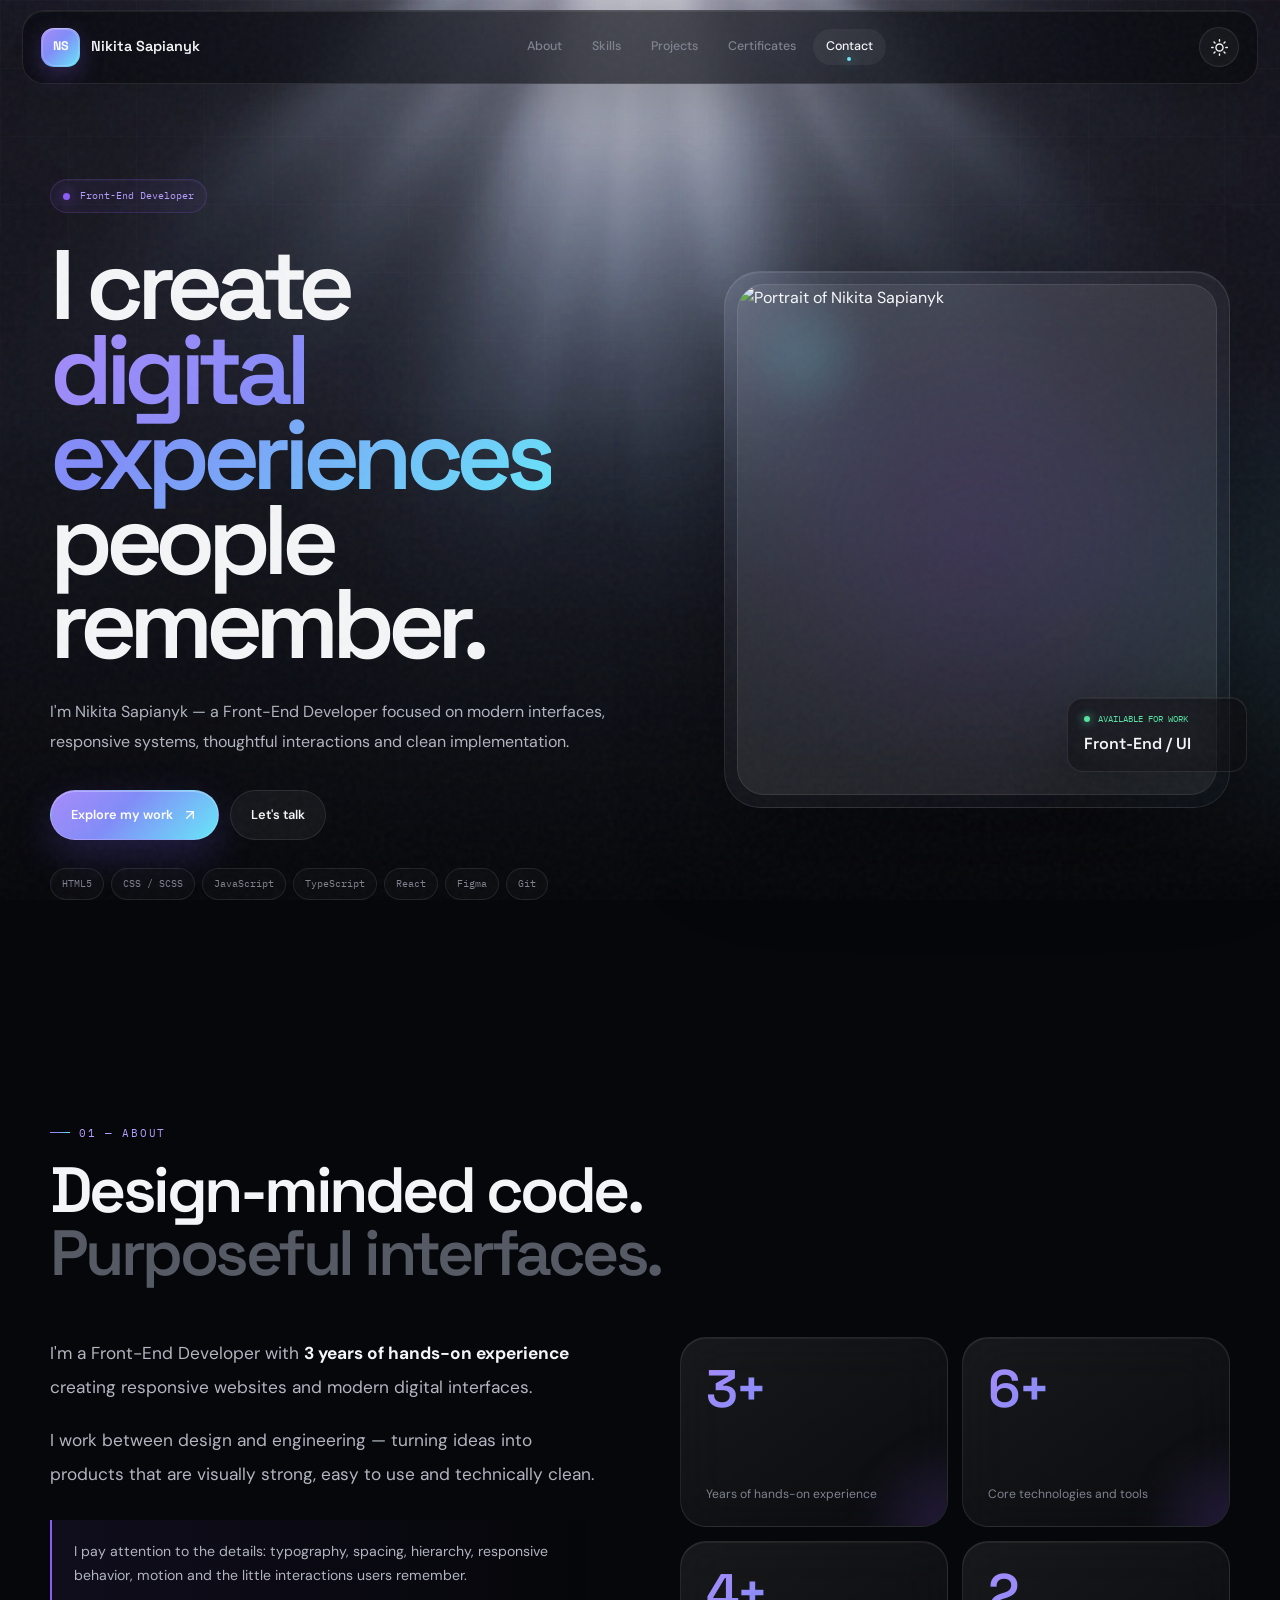
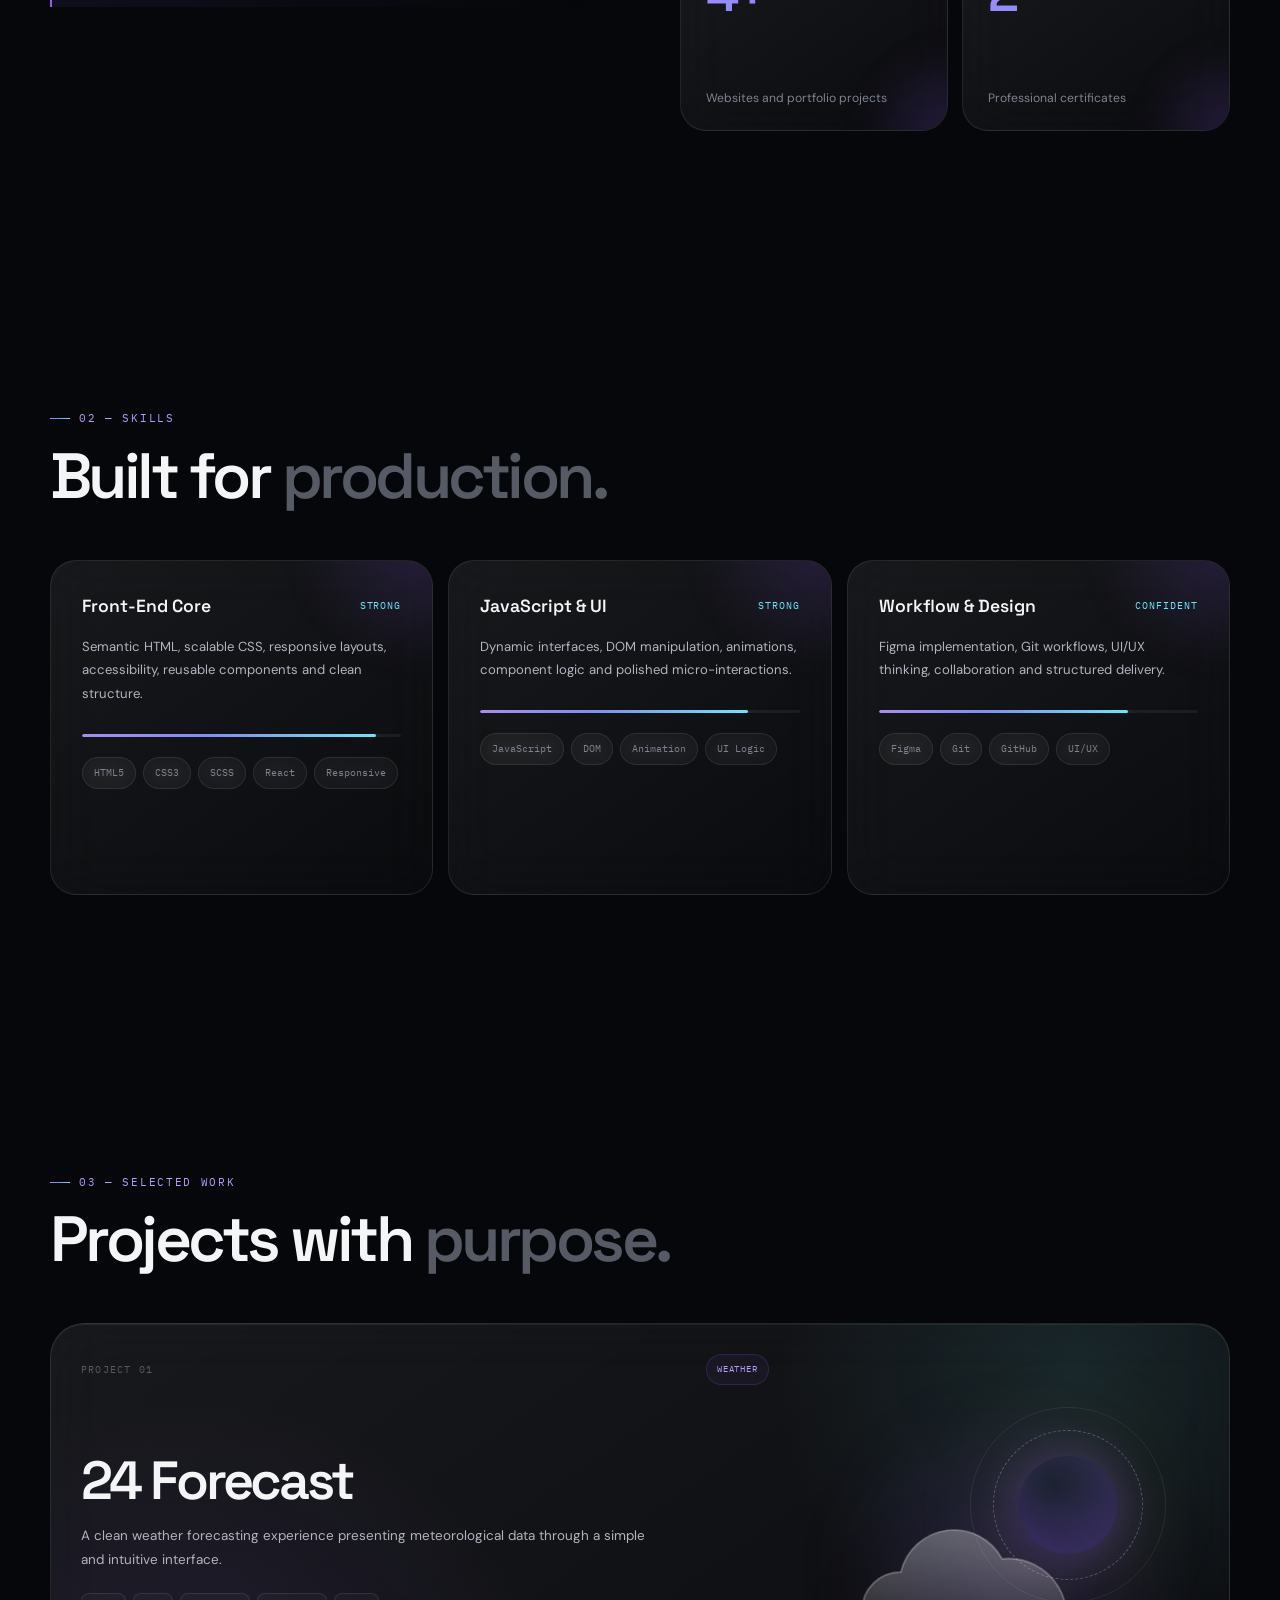
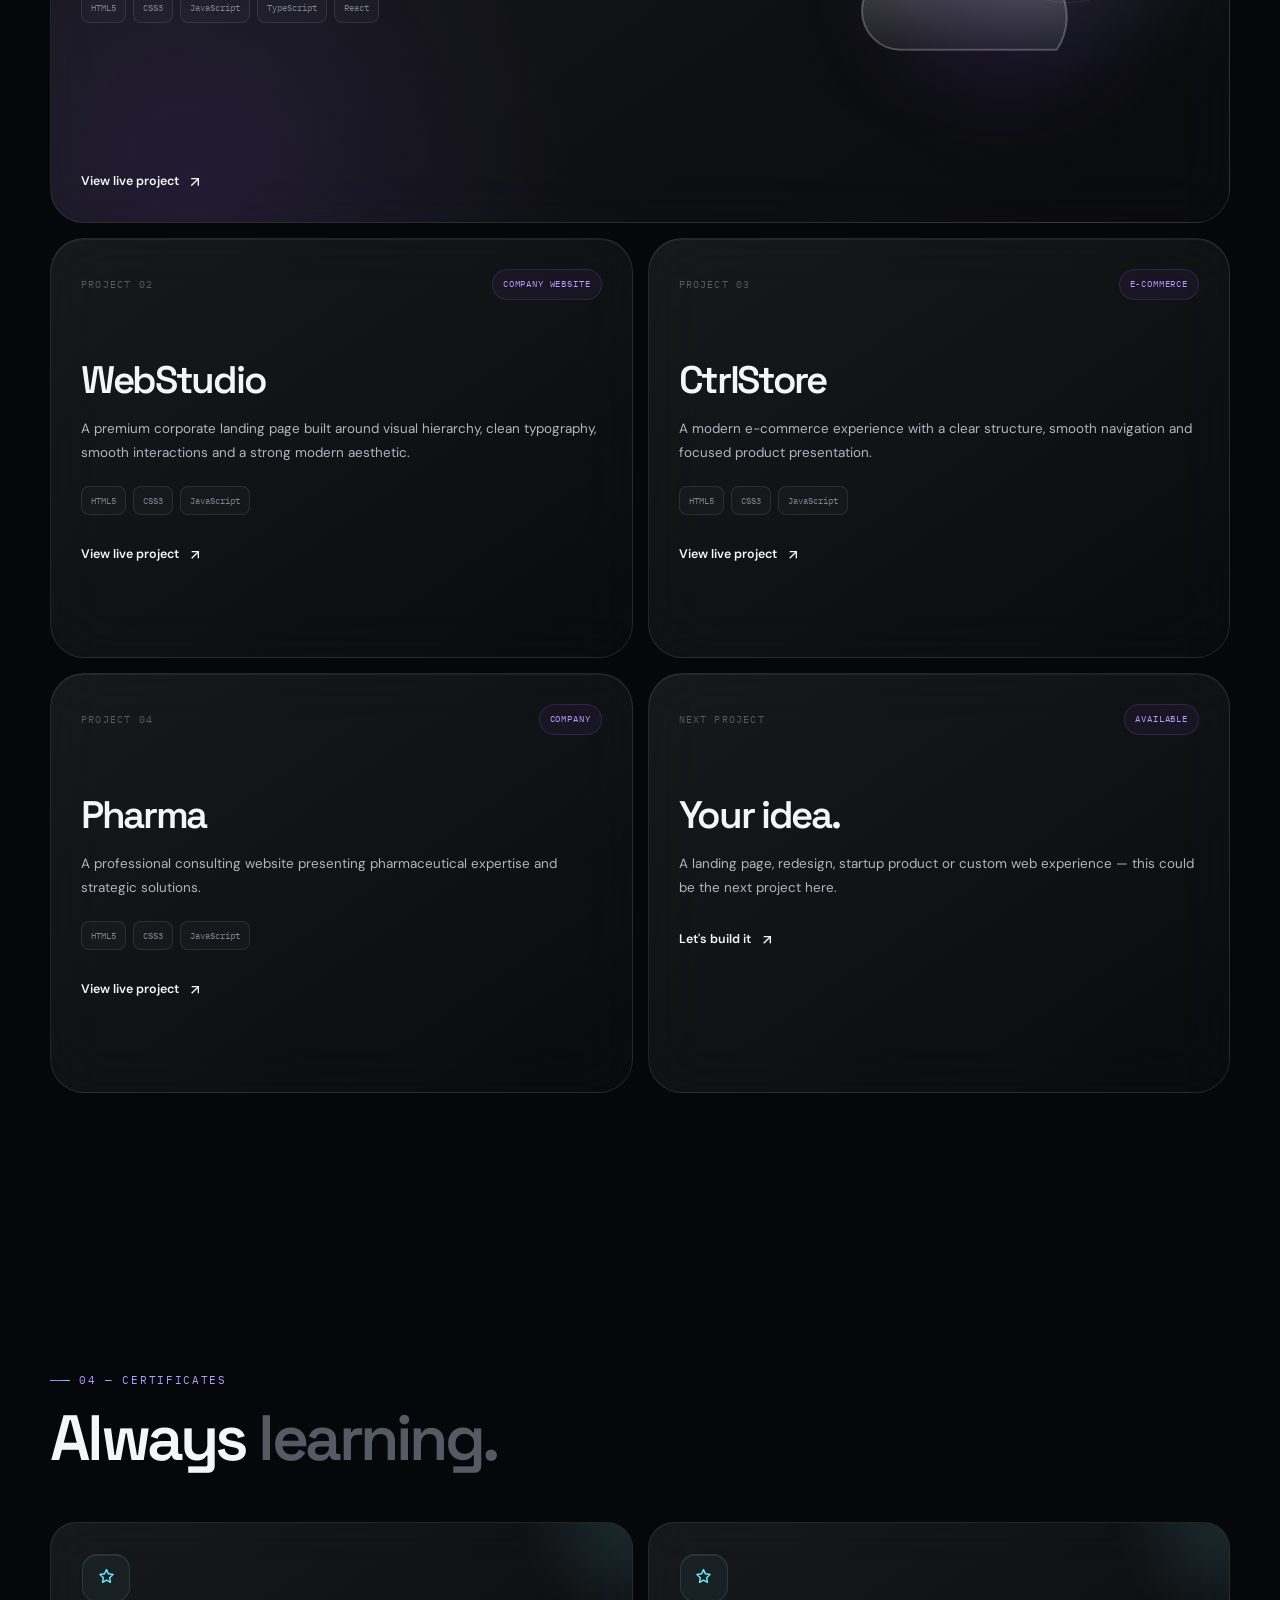
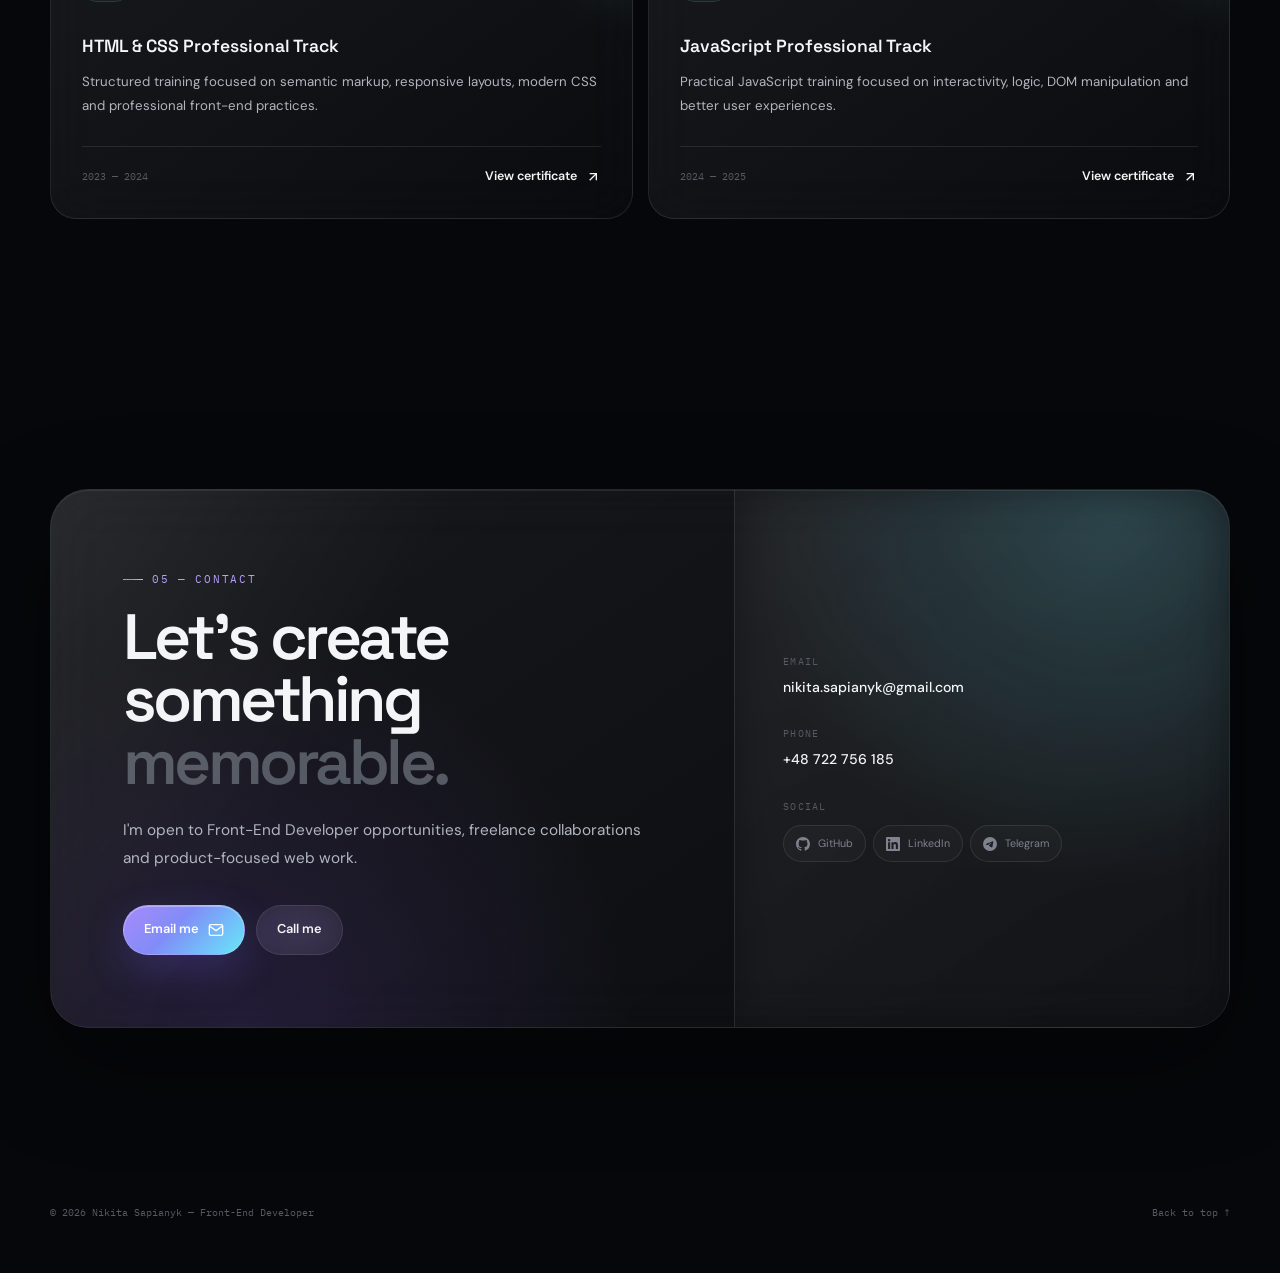
==== commit fdd556f1: "Update Telegram link in index.html" ====
--- a/index.html
+++ b/index.html
@@ -1074,7 +1074,7 @@
                                     </a>
 
 
-                                    <a class="social-link" href="https://t.me/skylone_tt" target="_blank"
+                                    <a class="social-link" href="https://t.me/nikita_sapianyk" target="_blank"
                                         rel="noopener noreferrer">
 
                                         <svg viewBox="0 0 24 24" fill="currentColor">
--- a/style.css
+++ b/style.css
@@ -44,6 +44,7 @@
 
       --container: 1180px;
       --header-height: 74px;
+      --header-extra: 140px; /* how much wider the header is than the content */
 
       --radius-xl: 34px;
       --radius-lg: 26px;
@@ -301,7 +302,10 @@
 
       height: var(--header-height);
 
-      margin: 0 10px;
+      /* a bit wider than the page content (.container) */
+      width: min(calc(100% - 44px), calc(var(--container) + var(--header-extra)));
+
+      margin: 0 auto;
 
       border: 1px solid var(--border);
       border-radius: 22px;
@@ -324,6 +328,12 @@
 
     html[data-theme="light"] .site-header {
       background: rgba(255,255,255,.55);
+    }
+
+    .site-header .site-nav {
+      width: 100%;
+
+      padding-inline: 18px;
     }
 
     .site-nav {
@@ -480,6 +490,9 @@
 
     .hero {
       padding: 105px 0 80px;
+
+      /* keeps the photo glow / floating card from creating sideways scroll */
+      overflow-x: clip;
     }
 
     .hero__grid {
@@ -795,11 +808,17 @@
     }
 
     .hero__photo {
+      display: block;
+
       width: 100%;
+      height: auto;
 
       aspect-ratio: .94;
 
       object-fit: cover;
+      object-position: center top;
+
+      background: var(--glass-2);
 
       border-radius: 27px;
 
@@ -2013,6 +2032,191 @@
         scale(1);
     }
 
+
+    /* =========================================================
+       TOP LIGHT RAYS
+    ========================================================= */
+
+    .rays {
+      position: absolute;
+
+      top: 0;
+      left: 50%;
+
+      z-index: -1;
+      pointer-events: none;
+
+      width: min(100%, 1900px);
+      height: min(100vh, 900px);
+
+      background:
+        url("./assets/light-rays.webp")
+        center top / cover
+        no-repeat;
+
+      mix-blend-mode: screen;
+
+      opacity: .85;
+
+      transform: translateX(-50%);
+
+      -webkit-mask-image:
+        linear-gradient(
+          to bottom,
+          black 45%,
+          transparent 100%
+        );
+
+      mask-image:
+        linear-gradient(
+          to bottom,
+          black 45%,
+          transparent 100%
+        );
+    }
+
+    html[data-theme="light"] .rays {
+      opacity: 0;
+    }
+
+    /* =========================================================
+       GLASS BUTTON
+    ========================================================= */
+
+    .btn-glass {
+      position: relative;
+
+      display: inline-flex;
+      align-items: center;
+      justify-content: center;
+
+      height: 44px;
+
+      margin-right: 6px;
+      padding: 0 24px;
+
+      border-radius: 15px;
+
+      color: var(--text);
+
+      font-family: "Space Grotesk", sans-serif;
+      font-size: .88rem;
+      font-weight: 600;
+      letter-spacing: .01em;
+      white-space: nowrap;
+
+      background:
+        linear-gradient(
+          180deg,
+          rgba(255,255,255,.11),
+          rgba(255,255,255,.03)
+        );
+
+      box-shadow:
+        0 10px 30px rgba(0,0,0,.35),
+        inset 0 1px rgba(255,255,255,.14);
+
+      -webkit-backdrop-filter: blur(14px);
+      backdrop-filter: blur(14px);
+
+      transition:
+        transform .4s var(--ease),
+        background .3s ease,
+        box-shadow .3s ease;
+    }
+
+    /* thin border that glows in the corners */
+    .btn-glass::before {
+      content: "";
+
+      position: absolute;
+      inset: 0;
+
+      padding: 1px;
+
+      border-radius: inherit;
+
+      pointer-events: none;
+
+      background:
+        linear-gradient(
+          135deg,
+          rgba(255,255,255,.42) 0%,
+          rgba(255,255,255,.08) 32%,
+          rgba(255,255,255,.08) 62%,
+          rgba(255,255,255,.7) 100%
+        );
+
+      -webkit-mask:
+        linear-gradient(#000 0 0) content-box,
+        linear-gradient(#000 0 0);
+
+      -webkit-mask-composite: xor;
+
+      mask:
+        linear-gradient(#000 0 0) content-box exclude,
+        linear-gradient(#000 0 0);
+    }
+
+    .btn-glass:hover {
+      transform: translateY(-2px);
+
+      background:
+        linear-gradient(
+          180deg,
+          rgba(255,255,255,.17),
+          rgba(255,255,255,.05)
+        );
+
+      box-shadow:
+        0 14px 36px rgba(0,0,0,.4),
+        inset 0 1px rgba(255,255,255,.2);
+    }
+
+    html[data-theme="light"] .btn-glass {
+      color: #0b0c11;
+
+      background:
+        linear-gradient(
+          180deg,
+          rgba(255,255,255,.9),
+          rgba(255,255,255,.55)
+        );
+
+      box-shadow:
+        0 10px 30px rgba(20,24,40,.12),
+        inset 0 1px #fff;
+    }
+
+    html[data-theme="light"] .btn-glass::before {
+      background:
+        linear-gradient(
+          135deg,
+          rgba(0,0,0,.18),
+          rgba(0,0,0,.04) 35%,
+          rgba(0,0,0,.04) 60%,
+          rgba(0,0,0,.3)
+        );
+    }
+
+    .nav-tools {
+      align-items: center;
+    }
+
+    @media (max-width: 760px) {
+
+      .btn-glass {
+        display: none;
+      }
+
+      /* softer rays on phones so text stays crisp */
+      .rays {
+        height: 62vh;
+
+        opacity: .5;
+      }
+    }
+
     /* =========================================================
        RESPONSIVE
     ========================================================= */
@@ -2076,37 +2280,51 @@
 
         height: 67px;
 
-        margin-inline: 7px;
-      }
-
+        width:
+          min(
+            calc(100% - 30px),
+            var(--container)
+          );
+
+        margin-inline: auto;
+      }
+
+      /* FIX: .site-header has backdrop-filter, which makes it the containing
+         block for position:fixed children. The menu was collapsing inside the
+         67px header and spilling over the hero. Now it is an absolute panel
+         directly under the header with its own solid background. */
       .nav-menu {
-        position: fixed;
-
-        inset:
-          81px
-          7px
-          7px;
+        position: absolute;
+
+        top: calc(100% + 8px);
+        left: 0;
+        right: 0;
 
         display: flex;
 
         flex-direction: column;
-        justify-content: center;
+        align-items: stretch;
 
         gap: 4px;
 
-        padding: 30px;
+        max-height: calc(100vh - 110px);
+        max-height: calc(100dvh - 110px);
+        overflow-y: auto;
+
+        padding: 12px;
 
         border:
           1px solid var(--border);
 
-        border-radius: 27px;
-
-        background:
-          rgba(7,8,11,.88);
-
-        backdrop-filter:
-          blur(32px)
-          saturate(150%);
+        border-radius: 24px;
+
+        background: #0b0c11;
+
+        -webkit-backdrop-filter: none;
+        backdrop-filter: none;
+
+        box-shadow:
+          0 24px 60px rgba(0,0,0,.45);
 
         opacity: 0;
         visibility: hidden;
@@ -2116,14 +2334,16 @@
           scale(.98);
 
         transition:
-          opacity .4s ease,
-          visibility .4s ease,
-          transform .4s var(--ease);
+          opacity .3s ease,
+          visibility .3s ease,
+          transform .3s var(--ease);
       }
 
       html[data-theme="light"] .nav-menu {
-        background:
-          rgba(255,255,255,.88);
+        background: #ffffff;
+
+        box-shadow:
+          0 24px 60px rgba(20,24,40,.18);
       }
 
       .nav-menu.is-open {
@@ -2137,19 +2357,31 @@
       }
 
       .nav-menu a {
-        padding: 13px 26px;
+        padding: 15px 20px;
+
+        border-radius: 16px;
+
+        text-align: center;
+
+        color: var(--text-soft);
 
         font-family:
           "Space Grotesk",
           sans-serif;
 
-        font-size: 1.3rem;
+        font-size: 1.15rem;
+      }
+
+      .nav-menu a.is-active::after {
+        display: none;
       }
 
       .menu-toggle {
         display: flex;
 
         flex-direction: column;
+        align-items: center;
+        justify-content: center;
 
         gap: 4px;
       }
@@ -2188,18 +2420,33 @@
 
       .hero {
         padding:
-          75px
+          48px
           0
           70px;
+      }
+
+      .hero__grid {
+        gap: 44px;
       }
 
       .hero__title {
         font-size:
           clamp(
-            3.05rem,
-            15vw,
-            5.4rem
+            2.5rem,
+            11.4vw,
+            4.6rem
           );
+
+        line-height: .96;
+
+        letter-spacing: -.06em;
+
+        overflow-wrap: break-word;
+      }
+
+      .hero__visual {
+        width: 100%;
+        max-width: 440px;
       }
 
       .hero__desc {
@@ -2233,8 +2480,20 @@
 
     @media (max-width: 520px) {
 
+      .hero__actions .btn {
+        flex: 1 1 100%;
+      }
+
       .hero__visual {
         transform: none;
+
+        padding: 8px;
+
+        border-radius: 30px;
+      }
+
+      .hero__photo {
+        border-radius: 23px;
       }
 
       .hero__visual:hover {
@@ -2243,8 +2502,12 @@
       }
 
       .photo-floating-card {
-        right: 15px;
-        bottom: 20px;
+        right: 14px;
+        bottom: 14px;
+
+        min-width: 0;
+
+        padding: 11px 13px;
       }
 
       .section-title {
@@ -2274,6 +2537,33 @@
       .site-footer__inner {
         flex-direction: column;
         align-items: flex-start;
+      }
+    }
+
+    @media (max-width: 380px) {
+
+      .site-nav {
+        gap: 10px;
+      }
+
+      .logo {
+        gap: 9px;
+
+        min-width: 0;
+
+        font-size: .8rem;
+      }
+
+      .logo span:last-child {
+        overflow: hidden;
+
+        white-space: nowrap;
+        text-overflow: ellipsis;
+      }
+
+      .icon-btn {
+        width: 38px;
+        height: 38px;
       }
     }
 
